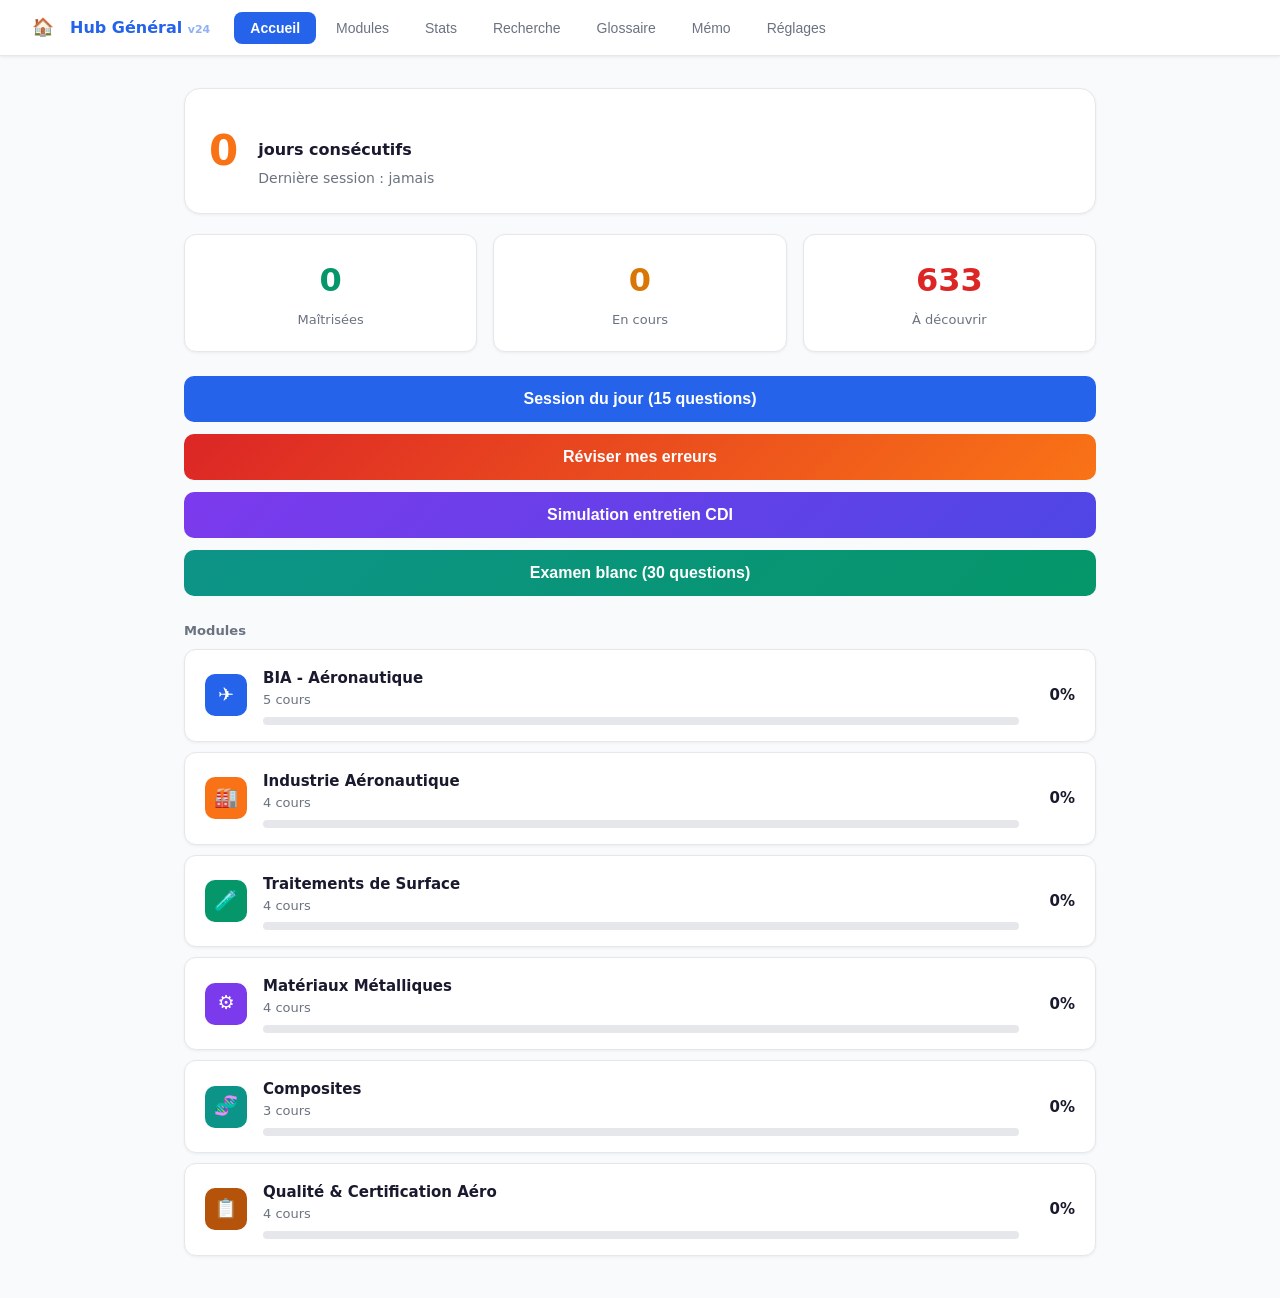
==== aero.html @ 543a29cc "Hub Général: landing page + all hubs with safe-area fix for iPhone PWA" ====
<!DOCTYPE html>
<html lang="fr">
<head>
<meta charset="UTF-8">
<meta name="viewport" content="width=device-width, initial-scale=1.0, viewport-fit=cover">
<meta name="apple-mobile-web-app-capable" content="yes">
<meta name="apple-mobile-web-app-status-bar-style" content="black-translucent">
<meta name="theme-color" content="#1e3a5f">
<link rel="manifest" href="[data-uri]">
<title>Hub Général</title>
<style>
:root{--pri:#1e3a5f;--pri2:#2563eb;--acc:#f97316;--bg:#f8fafc;--card:#fff;--text:#1a1a2e;--muted:#6b7280;--border:#e5e7eb;--green:#059669;--red:#dc2626;--yellow:#d97706;--purple:#7c3aed;--teal:#0d9488;--shadow-sm:0 1px 3px rgba(0,0,0,.06);--shadow:0 4px 12px rgba(0,0,0,.08);--shadow-lg:0 12px 32px rgba(0,0,0,.12);--ease:cubic-bezier(.23,1,.32,1)}
*{margin:0;padding:0;box-sizing:border-box}
body{font-family:'Inter',system-ui,-apple-system,'Segoe UI',sans-serif;background:var(--bg);color:var(--text);min-height:100vh;-webkit-font-smoothing:antialiased;line-height:1.6}
nav{position:sticky;top:0;z-index:100;background:var(--card);border-bottom:1px solid var(--border);padding:env(safe-area-inset-top,0px) 24px 0;display:flex;align-items:center;gap:8px;min-height:56px;overflow-x:auto;box-shadow:0 1px 3px rgba(0,0,0,.08)}
nav h1{font-weight:700;font-size:16px;color:var(--pri2);white-space:nowrap;margin-right:16px}
.nav-tabs{display:flex;gap:4px;overflow-x:auto;align-items:center}
.nav-btn{background:none;color:var(--muted);border:none;padding:8px 16px;border-radius:8px;font-size:14px;cursor:pointer;white-space:nowrap;transition:all .2s var(--ease);font-weight:500}
.nav-btn:hover{background:var(--bg);color:var(--text)}
.nav-btn.active{background:var(--pri2);color:white;font-weight:600}
main{max-width:960px;margin:0 auto;padding:32px 24px}
.page{display:none;animation:fadeIn .3s ease}.page.active{display:block}
h2{font-size:22px;margin:32px 0 16px;color:var(--pri)}
h3{font-size:18px;margin:24px 0 12px}
@keyframes fadeIn{from{opacity:0;transform:translateY(8px)}to{opacity:1;transform:none}}
@keyframes pulse{0%,100%{transform:scale(1)}50%{transform:scale(1.05)}}
@keyframes shimmer{0%{transform:translateX(-100%)}100%{transform:translateX(100%)}}
@keyframes slideUp{from{opacity:0;transform:translateY(12px)}to{opacity:1;transform:none}}
@keyframes shake{0%,100%{transform:translateX(0)}25%{transform:translateX(-4px)}75%{transform:translateX(4px)}}
@keyframes popIn{0%{transform:scale(.8);opacity:0}70%{transform:scale(1.05)}100%{transform:scale(1);opacity:1}}
.streak-bar{background:var(--card);border-radius:16px;padding:24px;margin-bottom:20px;display:flex;align-items:center;gap:20px;border:1px solid var(--border);box-shadow:var(--shadow-sm)}
.streak-num{font-size:42px;font-weight:900;color:var(--acc)}
.streak-info h3{font-size:16px;margin-bottom:4px;font-weight:700}
.streak-info p{font-size:14px;color:var(--muted)}
.stats-grid{display:grid;grid-template-columns:repeat(3,1fr);gap:16px;margin-bottom:24px}
.stat-card{background:var(--card);border-radius:12px;padding:20px;text-align:center;border:1px solid var(--border);box-shadow:var(--shadow-sm);transition:all .25s var(--ease)}
.stat-card:hover{transform:translateY(-2px);box-shadow:var(--shadow)}
.stat-num{font-size:32px;font-weight:800}.stat-label{font-size:13px;color:var(--muted);margin-top:4px}
.s-green .stat-num{color:var(--green)}.s-yellow .stat-num{color:var(--yellow)}.s-red .stat-num{color:var(--red)}
.start-btn{display:block;width:100%;padding:14px 20px;background:var(--pri2);color:white;border:none;border-radius:10px;font-size:16px;font-weight:700;cursor:pointer;margin-bottom:12px;transition:all .2s var(--ease)}
.start-btn:hover{background:var(--pri);transform:translateY(-1px);box-shadow:var(--shadow)}
.start-btn:active{transform:translateY(0)}
.mod-row{background:var(--card);border-radius:12px;padding:16px 20px;border:1px solid var(--border);display:flex;align-items:center;gap:16px;cursor:pointer;margin-bottom:10px;transition:all .25s var(--ease);box-shadow:var(--shadow-sm)}
.mod-row:hover{border-color:var(--pri2);box-shadow:var(--shadow);transform:translateY(-2px)}
.mod-icon{width:42px;height:42px;border-radius:10px;display:flex;align-items:center;justify-content:center;font-size:1.2rem;flex-shrink:0;color:white}
.mod-info{flex:1}.mod-info h4{font-size:15px;font-weight:700}.mod-info p{font-size:13px;color:var(--muted)}
.prog-bar{height:8px;background:var(--border);border-radius:4px;overflow:hidden;margin-top:6px}
.prog-fill{height:100%;border-radius:4px;transition:width .5s ease}
.mod-pct{font-size:15px;font-weight:800;min-width:40px;text-align:right}
.back-btn{background:none;border:none;font-size:1.1rem;cursor:pointer;padding:6px 10px;border-radius:8px;transition:all .2s var(--ease)}
.back-btn:hover{background:var(--bg)}
.course-header{display:flex;align-items:center;gap:8px;margin-bottom:16px}
.course-header h2{font-size:18px;flex:1;font-weight:700}
.lesson{background:var(--card);border-radius:12px;border:1px solid var(--border);margin-bottom:10px;overflow:hidden;box-shadow:var(--shadow-sm);transition:all .25s var(--ease)}
.lesson.open{box-shadow:var(--shadow)}
.lesson-head{padding:14px 20px;display:flex;align-items:center;gap:12px;cursor:pointer;transition:all .2s var(--ease)}
.lesson-head:hover{background:var(--bg)}
.lesson-check{width:22px;height:22px;accent-color:var(--green);cursor:pointer;flex-shrink:0}
.lesson-title{flex:1;font-size:15px;font-weight:600;color:var(--text)}
.lesson-en{font-size:13px;color:var(--muted);font-style:italic}
.lesson-arrow{color:var(--muted);font-size:14px;transition:transform .3s var(--ease)}
.lesson.open .lesson-arrow{transform:rotate(180deg)}
.lesson-body{display:none;padding:0 24px 24px;font-size:15px;line-height:1.8}
.lesson.open .lesson-body{display:block;animation:fadeIn .3s ease}
.key{font-weight:700;color:var(--pri2)}
.en{color:var(--teal);font-style:italic;font-size:13px}
.remember{background:#fefce8;border-left:4px solid var(--yellow);padding:16px 20px;margin-top:16px;font-size:14px;border-radius:0 10px 10px 0}
.formula{background:#f0f4ff;border:1px solid #bfdbfe;border-left:4px solid var(--pri2);border-radius:8px;padding:14px 18px;margin:12px 0;font-family:'Monaco','Menlo',monospace;font-size:14px}
.levels{display:flex;gap:12px;margin-bottom:20px}
.lvl-btn{flex:1;padding:16px;border-radius:12px;border:2px solid var(--border);background:var(--card);text-align:center;cursor:pointer;transition:all .25s var(--ease)}
.lvl-btn:hover{border-color:var(--pri2);transform:translateY(-2px);box-shadow:var(--shadow)}
.lvl-btn.active{border-color:var(--pri2);background:#eff6ff}
.lvl-btn.locked{opacity:.5;cursor:not-allowed;background:#f0f0f0}
.lvl-btn h4{font-size:14px;margin-bottom:4px;font-weight:700}.lvl-btn p{font-size:12px;color:var(--muted)}
.lvl-btn .score{font-size:18px;font-weight:800;color:var(--green)}
.lock-icon{font-size:1.2rem;color:var(--muted)}
.q-card{background:var(--card);border-radius:16px;padding:28px;border:1px solid var(--border);margin-bottom:16px;box-shadow:var(--shadow-sm)}
.q-num{font-size:13px;color:var(--muted);margin-bottom:12px;font-weight:600;text-transform:uppercase;letter-spacing:.5px}
.q-text{font-size:17px;font-weight:600;color:var(--text);line-height:1.55;margin-bottom:20px}
.q-opts{display:flex;flex-direction:column;gap:10px}
.q-opt{background:var(--bg);border:2px solid var(--border);border-radius:10px;padding:14px 20px;cursor:pointer;font-size:15px;transition:all .2s var(--ease);line-height:1.5;user-select:none}
.q-opt:hover{border-color:var(--pri2);background:#eff6ff}
.q-opt.correct{border-color:var(--green);background:#ecfdf5;animation:popIn .35s var(--ease)}
.q-opt.wrong{border-color:var(--red);background:#fef2f2;animation:shake .35s ease-out}
.q-opt.dim{opacity:.4;pointer-events:none}
.q-opt.selected{border-color:var(--pri2);background:#eff6ff}
.q-input{width:100%;padding:14px;border:2px solid var(--border);border-radius:10px;font-size:16px;font-family:system-ui;outline:none;transition:all .2s var(--ease)}
.q-input:focus{border-color:var(--pri2);box-shadow:0 0 0 3px rgba(37,99,235,.1)}
.q-input.correct{border-color:var(--green);background:#ecfdf5}
.q-input.wrong{border-color:var(--red);background:#fef2f2}
.q-type-badge{display:inline-block;background:var(--acc);color:white;font-size:11px;padding:2px 8px;border-radius:20px;margin-left:6px;vertical-align:middle;font-weight:700}
.quiz-wrap{display:flex;gap:16px;align-items:flex-start}
.quiz-main{flex:1;min-width:0}
.quiz-notes{width:260px;flex-shrink:0;background:var(--card);border:1px solid var(--border);border-radius:12px;overflow:hidden;position:sticky;top:72px;box-shadow:var(--shadow-sm)}
.quiz-notes:hover{box-shadow:var(--shadow)}
.quiz-notes h4{font-size:13px;color:var(--pri);font-weight:700;padding:12px 16px;margin:0;background:rgba(37,99,235,.03);border-bottom:1px solid var(--border)}
.quiz-notes textarea{width:100%;min-height:280px;border:none;padding:12px 16px;font-size:14px;font-family:system-ui;resize:vertical;outline:none;box-sizing:border-box}
.quiz-notes textarea:focus{background:rgba(37,99,235,.02)}
.quiz-notes .np-actions{display:flex;gap:6px;padding:10px;border-top:1px solid var(--border)}
.quiz-notes .np-btn{flex:1;padding:8px;border:none;border-radius:8px;font-size:13px;cursor:pointer;font-weight:600}
.np-copy{background:var(--pri2);color:white}
.np-copy:hover{box-shadow:0 2px 8px rgba(37,99,235,.2)}
@media(max-width:960px){.quiz-wrap{flex-direction:column}.quiz-notes{width:100%;position:static}}
.q-exp{display:none;background:#f0f7ff;border:1px solid #93c5fd;border-left:3px solid var(--pri2);border-radius:12px;padding:16px 20px;margin-top:16px;font-size:14px;line-height:1.7;color:#1e3a5f}
.q-exp.show{display:block;animation:slideUp .3s var(--ease)}
.q-next{display:none;width:100%;padding:14px;background:var(--pri2);color:white;border:none;border-radius:10px;font-size:15px;font-weight:700;cursor:pointer;margin-top:12px;transition:all .2s var(--ease)}
.q-next.show{display:block}
.q-next:hover{background:var(--pri);transform:translateY(-1px);box-shadow:var(--shadow)}
.q-validate{width:100%;padding:14px;background:var(--purple);color:white;border:none;border-radius:10px;font-size:15px;font-weight:700;cursor:pointer;margin-top:12px;transition:all .2s var(--ease)}
.q-validate:hover{background:#6d28d9;transform:translateY(-1px);box-shadow:var(--shadow)}
.q-multi-badge{display:inline-block;background:var(--purple);color:white;font-size:11px;padding:2px 8px;border-radius:20px;margin-left:6px;vertical-align:middle;font-weight:700}
.dots{display:flex;gap:5px;flex-wrap:wrap;margin-bottom:16px}
.dot{width:12px;height:12px;border-radius:50%;background:var(--border);transition:all .3s var(--ease)}
.dot.right{background:var(--green)}.dot.wrong{background:var(--red)}.dot.cur{border:2px solid var(--pri2);background:white;box-shadow:0 0 0 3px rgba(37,99,235,.15);animation:pulse 1.2s ease-in-out infinite}
.result{background:var(--card);border-radius:16px;padding:32px 24px;text-align:center;border:1px solid var(--border);box-shadow:var(--shadow-lg);animation:popIn .5s var(--ease)}
.result .score{font-size:48px;font-weight:900;display:inline-block;animation:popIn .6s var(--ease) .2s both}.result .msg{font-size:16px;color:var(--muted);margin:8px 0 24px}
.result-row{display:flex;justify-content:center;gap:32px;margin-bottom:24px}
.result-row div{text-align:center}.result-row .n{font-size:24px;font-weight:800}.result-row .l{font-size:12px;color:var(--muted)}
.setting{display:flex;justify-content:space-between;align-items:center;padding:16px 0;border-bottom:1px solid var(--border)}
.setting:last-child{border:none}
.setting label{font-size:15px;font-weight:600}
.setting small{font-size:13px;color:var(--muted);display:block;margin-top:2px}
input[type="range"]{-webkit-appearance:none;appearance:none;height:6px;border-radius:3px;background:var(--border);outline:none}
input[type="range"]::-webkit-slider-thumb{-webkit-appearance:none;width:20px;height:20px;border-radius:50%;background:var(--pri2);cursor:pointer;box-shadow:0 2px 6px rgba(37,99,235,.3)}
input[type="range"]::-webkit-slider-thumb:hover{box-shadow:0 4px 12px rgba(37,99,235,.4);transform:scale(1.1)}
input[type="range"]::-moz-range-thumb{width:20px;height:20px;border-radius:50%;background:var(--pri2);cursor:pointer;border:none;box-shadow:0 2px 6px rgba(37,99,235,.3)}
.q-prog-grid{display:grid;gap:6px;margin:8px 0 16px}
.q-prog-item{display:flex;align-items:center;gap:8px;padding:8px 12px;border-radius:8px;font-size:13px;background:var(--card);border:1px solid var(--border);transition:all .25s var(--ease)}
.q-prog-item:hover{transform:translateX(2px);box-shadow:var(--shadow-sm)}
.q-prog-item.mastered{border-left:3px solid var(--green);background:linear-gradient(to right,#ecfdf5,var(--card))}.q-prog-item.learning{border-left:3px solid var(--yellow);background:linear-gradient(to right,#fefce8,var(--card))}.q-prog-item.new{border-left:3px solid var(--border)}
.q-prog-icon{font-size:14px;flex-shrink:0;width:18px;text-align:center}
.mastery-msg{border-radius:10px;padding:10px 14px;margin:10px 0;font-size:14px;font-weight:600;animation:slideUp .4s var(--ease)}
.mastery-msg.gold{background:#fef3c7;color:#92400e;border:1px solid #fbbf24}
.mastery-msg.green{background:#ecfdf5;color:#065f46;border:1px solid #6ee7b7}
.lesson-wrap{display:flex;gap:16px;align-items:flex-start}
.lesson-content{flex:1;min-width:0}
.lesson-note-box{width:240px;flex-shrink:0;background:#fffbeb;border:1px solid #fbbf24;border-radius:12px;overflow:hidden}
.lesson-note-box h5{font-size:13px;color:#b45309;font-weight:700;padding:10px 14px;margin:0;background:rgba(251,191,36,.08);border-bottom:1px solid #fbbf24}
.lesson-note-box textarea{width:100%;min-height:120px;border:none;padding:10px 14px;font-size:14px;font-family:system-ui;resize:vertical;outline:none;background:transparent;box-sizing:border-box}
.lesson-note-box textarea:focus{background:rgba(255,255,255,.5)}
.lesson-note-box .ln-actions{display:flex;gap:6px;padding:8px 10px;border-top:1px solid #fbbf24}
.lesson-note-box .ln-btn{flex:1;padding:6px;border:none;border-radius:6px;font-size:12px;cursor:pointer;font-weight:600;background:rgba(255,255,255,.5)}
.lesson-note-box .ln-btn:hover{background:rgba(251,191,36,.15)}
@media(max-width:960px){.lesson-wrap{flex-direction:column}.lesson-note-box{width:100%}}
@media(max-width:480px){main{padding:16px 12px 88px}.stat-card{padding:14px}}
.itw-card{background:var(--card);border-radius:12px;padding:20px;border:1px solid var(--border);margin-bottom:12px;box-shadow:var(--shadow-sm)}
.itw-cat{display:inline-block;padding:4px 10px;border-radius:20px;font-size:12px;font-weight:700;color:white;margin-bottom:10px}
.itw-q{font-size:16px;font-weight:700;margin-bottom:12px;line-height:1.5}
.itw-textarea{width:100%;min-height:140px;border:2px solid var(--border);border-radius:10px;padding:14px;font-size:15px;font-family:system-ui;resize:vertical;outline:none;transition:all .2s var(--ease);box-sizing:border-box}
.itw-textarea:focus{border-color:var(--pri2);box-shadow:0 0 0 3px rgba(37,99,235,.1)}
.itw-hint{font-size:13px;color:var(--muted);margin-top:6px}
.itw-reveal{background:var(--pri2);color:white;border:none;padding:12px 20px;border-radius:10px;font-size:15px;font-weight:700;cursor:pointer;margin-top:12px;width:100%;transition:all .2s var(--ease)}
.itw-reveal:hover{background:var(--pri);transform:translateY(-1px);box-shadow:var(--shadow)}
.itw-keys{background:#f0fdf4;border:1px solid #86efac;border-radius:10px;padding:16px;margin-top:12px;display:none;animation:slideUp .3s var(--ease)}
.itw-keys h5{font-size:14px;color:var(--green);margin-bottom:8px;font-weight:700}
.itw-keys li{font-size:14px;margin-bottom:4px;line-height:1.5;color:var(--text)}
.itw-self{display:none;margin-top:12px;gap:6px}
.itw-self button{flex:1;padding:10px;border:none;border-radius:10px;font-size:14px;font-weight:700;cursor:pointer;color:white;transition:all .2s var(--ease)}
.itw-self button:hover{transform:translateY(-1px)}
.toggle{position:relative;display:inline-block;width:48px;height:26px}
.toggle input{opacity:0;width:0;height:0}
.toggle-slider{position:absolute;cursor:pointer;top:0;left:0;right:0;bottom:0;background:#d1d5db;border-radius:26px;transition:all .3s var(--ease)}
.toggle-slider:before{content:'';position:absolute;height:20px;width:20px;left:3px;bottom:3px;background:white;border-radius:50%;transition:all .3s var(--ease);box-shadow:0 2px 4px rgba(0,0,0,.15)}
.toggle input:checked+.toggle-slider{background:var(--green)}
.toggle input:checked+.toggle-slider:before{transform:translateX(22px)}
body.dark{--bg:#0f172a;--card:#1e293b;--text:#e2e8f0;--muted:#94a3b8;--border:#334155;--shadow-sm:0 1px 3px rgba(0,0,0,.2);--shadow:0 4px 12px rgba(0,0,0,.3);--shadow-lg:0 12px 32px rgba(0,0,0,.4)}
body.dark nav{background:var(--card);border-color:var(--border)}
body.dark .stat-card,body.dark .streak-bar,body.dark .mod-row,body.dark .course-card,body.dark .q-card,body.dark .itw-card{background:var(--card);border-color:var(--border)}
body.dark .streak-bar{background:var(--card)}
body.dark .setting{border-color:var(--border)}
body.dark input[type="text"],body.dark textarea,body.dark .itw-textarea,body.dark .q-input{background:var(--bg);color:var(--text);border-color:var(--border)}
body.dark .lesson{background:var(--card);border-color:var(--border)}
body.dark .lesson-head:hover{background:rgba(255,255,255,.03)}
body.dark .lesson-note-box{background:#1c1917;border-color:#78716c}
body.dark .lesson-note-box h5{background:rgba(120,113,108,.1);border-color:#78716c;color:#fbbf24}
body.dark .lesson-note-box textarea{color:var(--text);background:transparent}
body.dark .q-opt{background:var(--card);border-color:var(--border)}
body.dark .q-opt:hover{background:rgba(37,99,235,.08);border-color:var(--pri2)}
body.dark .q-exp{background:#1e293b;border-color:#334155;color:#e2e8f0}
body.dark .remember{background:#1c1917;border-color:#d97706}
body.dark .formula{background:#1e293b;border-color:#334155}
body.dark input[type="range"]{background:var(--border)}
.stat-bar{background:var(--card);border-radius:12px;padding:14px 16px;margin-bottom:10px;border:1px solid var(--border);box-shadow:var(--shadow-sm)}
.stat-bar-label{display:flex;justify-content:space-between;font-size:13px;margin-bottom:6px;font-weight:500}
.stat-bar-track{height:10px;background:var(--border);border-radius:5px;overflow:hidden}
.stat-bar-fill{height:100%;border-radius:5px;transition:width .8s cubic-bezier(.34,.1,.68,.55)}
.confetti-container{position:fixed;top:0;left:0;width:100%;height:100%;pointer-events:none;z-index:9999;overflow:hidden}
.exam-timer{text-align:center;font-size:24px;font-weight:800;color:var(--acc);margin-bottom:10px}
.search-hit{background:var(--card);border-radius:10px;padding:14px 16px;border:1px solid var(--border);margin-bottom:8px;cursor:pointer}
.search-hit:active{background:var(--bg)}
.search-hit h4{font-size:14px;margin-bottom:4px}
.search-hit p{font-size:13px;color:var(--muted);line-height:1.4}
.search-hit .sh-tag{display:inline-block;padding:2px 8px;border-radius:20px;font-size:11px;font-weight:700;color:white;margin-right:4px}
mark{background:#fef08a;color:var(--text);padding:0 2px;border-radius:2px}
body.dark mark{background:#854d0e;color:#fef08a}
.history-chart{background:var(--card);border-radius:12px;padding:16px;border:1px solid var(--border);margin-bottom:16px;overflow-x:auto}
.history-chart svg{width:100%;height:140px}
.hc-bar{rx:3}
.hc-label{font-size:10px;fill:var(--muted);text-anchor:middle}
.hc-val{font-size:10px;fill:var(--text);text-anchor:middle;font-weight:700}
.glossary-card{background:var(--card);border-radius:10px;padding:12px 16px;border:1px solid var(--border);margin-bottom:6px}
.glossary-card h4{font-size:14px;margin-bottom:4px;color:var(--pri2)}
.glossary-card p{font-size:13px;color:var(--text);line-height:1.4}
.glossary-tag{display:inline-block;padding:2px 8px;border-radius:20px;font-size:11px;font-weight:700;color:white;margin-right:4px;margin-bottom:4px}
.memo-card{background:var(--card);border-radius:12px;padding:16px 20px;border:1px solid var(--border);margin-bottom:10px}
.memo-card h4{font-size:15px;font-weight:700;margin-bottom:8px;display:flex;align-items:center;gap:8px}
.memo-card ul{margin:0;padding-left:20px}
.memo-card li{font-size:14px;line-height:1.5;margin-bottom:4px;color:var(--text)}
.memo-card .memo-formula{background:var(--bg);border-radius:6px;padding:6px 10px;font-family:monospace;font-size:13px;margin:4px 0;display:inline-block}
body.dark .memo-card .memo-formula{background:#1e293b}
.bot-nav{display:none}
.more-menu{display:none;position:fixed;bottom:68px;right:8px;background:var(--card);border:1px solid var(--border);border-radius:12px;padding:6px;z-index:101;box-shadow:var(--shadow-lg);animation:slideUp .2s var(--ease)}
.more-menu.show{display:block}
.more-menu button{display:block;width:100%;padding:10px 16px;background:none;border:none;font-size:14px;text-align:left;border-radius:8px;cursor:pointer;color:var(--text);font-weight:500;white-space:nowrap}
.more-menu button:hover,.more-menu button:active{background:var(--bg)}
body.dark .bot-nav{background:var(--card);border-color:var(--border)}
body.dark .more-menu{background:var(--card);border-color:var(--border)}
@media(max-width:768px){
  .nav-tabs{display:none!important}
  nav{justify-content:center;height:44px;padding:0 16px}
  nav h1{margin:0;font-size:15px}
  main{padding:16px 14px 88px}
  .bot-nav{display:flex;position:fixed;bottom:0;left:0;right:0;z-index:100;background:var(--card);border-top:1px solid var(--border);padding:4px 0 calc(4px + env(safe-area-inset-bottom,0));box-shadow:0 -2px 10px rgba(0,0,0,.08)}
  .bot-nav button{flex:1;background:none;border:none;padding:6px 0 2px;font-size:10px;color:var(--muted);display:flex;flex-direction:column;align-items:center;gap:1px;cursor:pointer;transition:color .15s;-webkit-tap-highlight-color:transparent}
  .bot-nav button.active{color:var(--pri2);font-weight:700}
  .bot-nav button span{font-size:20px;line-height:1.2}
  .more-menu{bottom:calc(60px + env(safe-area-inset-bottom,0))}
  .stats-grid{grid-template-columns:repeat(3,1fr);gap:8px}
  .stat-card{padding:12px 8px}
  .stat-num{font-size:24px}
  .stat-label{font-size:11px}
  .streak-bar{padding:16px;gap:14px}
  .streak-num{font-size:32px}
}
</style>
</head>
<body>
<nav>
<a href="./" style="font-size:1.1rem;text-decoration:none;padding:4px 8px;border-radius:8px;transition:background .2s" title="Retour aux hubs">🏠</a>
<h1>Hub Général <span style="font-size:11px;opacity:.5">v24</span></h1>
<div class="nav-tabs">
<button class="nav-btn active" data-nav="dashboard" onclick="showPage('dashboard')">Accueil</button>
<button class="nav-btn" data-nav="modules" onclick="showPage('modules')">Modules</button>
<button class="nav-btn" data-nav="stats" onclick="showPage('stats')">Stats</button>
<button class="nav-btn" data-nav="search" onclick="showPage('search')">Recherche</button>
<button class="nav-btn" data-nav="glossary" onclick="showPage('glossary')">Glossaire</button>
<button class="nav-btn" data-nav="memo" onclick="showPage('memo')">Mémo</button>
<button class="nav-btn" data-nav="settings" onclick="showPage('settings')">Réglages</button>
</div>
</nav>
<main>
<div class="page active" id="pg-dashboard">
<div class="streak-bar"><div class="streak-num" id="dStreak">0</div><div class="streak-info"><h3>jours consécutifs</h3><p id="dLast">Dernière session : jamais</p></div></div>
<div class="stats-grid">
<div class="stat-card s-green"><div class="stat-num" id="dMast">0</div><div class="stat-label">Maîtrisées</div></div>
<div class="stat-card s-yellow"><div class="stat-num" id="dLearn">0</div><div class="stat-label">En cours</div></div>
<div class="stat-card s-red"><div class="stat-num" id="dNew">0</div><div class="stat-label">À découvrir</div></div>
</div>
<button class="start-btn" id="dailyBtn" onclick="startDaily()">Session du jour (15 questions)</button>
<button class="start-btn" style="background:linear-gradient(135deg,var(--red),var(--acc));margin-top:.3rem" onclick="startReviewErrors()">Réviser mes erreurs</button>
<button class="start-btn" style="background:linear-gradient(135deg,#7c3aed,#4f46e5);margin-top:.3rem" onclick="startInterview()">Simulation entretien CDI</button>
<button class="start-btn" style="background:linear-gradient(135deg,#0d9488,#059669);margin-top:.3rem" onclick="startExam()">Examen blanc (30 questions)</button>
<h3 style="font-size:.82rem;color:var(--muted);margin-bottom:.5rem">Modules</h3>
<div id="dMods"></div>
</div>
<div class="page" id="pg-modules"><div id="modsList"></div></div>
<div class="page" id="pg-course"></div>
<div class="page" id="pg-quiz"></div>
<div class="page" id="pg-interview"></div>
<div class="page" id="pg-stats"></div>
<div class="page" id="pg-glossary">
<h2 style="font-size:1rem;margin-bottom:.4rem">Glossaire</h2>
<input type="text" id="glossInput" placeholder="Filtrer les termes..." oninput="renderGlossary(this.value)" style="width:100%;padding:.5rem .7rem;border:2px solid var(--border);border-radius:10px;font-size:.85rem;outline:none;margin-bottom:.6rem;box-sizing:border-box;background:var(--card);color:var(--text)">
<div id="glossList"></div>
</div>
<div class="page" id="pg-memo">
<h2 style="font-size:1rem;margin-bottom:.6rem">Fiches Mémo</h2>
<div id="memoList"></div>
</div>
<div class="page" id="pg-search">
<h2 style="font-size:1rem;margin-bottom:.6rem">Recherche</h2>
<input type="text" id="searchInput" placeholder="Ex : Nernst, anodisation, fluage..." oninput="doSearch(this.value)" style="width:100%;padding:.6rem .8rem;border:2px solid var(--border);border-radius:10px;font-size:.88rem;outline:none;margin-bottom:.8rem;box-sizing:border-box;background:var(--card);color:var(--text)">
<div id="searchResults"></div>
</div>
<div class="page" id="pg-settings">
<h2 style="font-size:1rem;margin-bottom:.8rem">Réglages</h2>
<div class="setting"><div><label>Mode sombre</label><small>Pour réviser le soir</small></div><div><label class="toggle"><input type="checkbox" id="sDark" onchange="toggleDark(this.checked)"><span class="toggle-slider"></span></label></div></div>
<div class="setting"><div><label>Questions / session</label><small>Quiz du jour</small></div><div><input type="range" min="5" max="25" step="5" id="sQps" oninput="S.qps=+this.value;document.getElementById('vQps').textContent=this.value;save()"><span id="vQps" style="font-weight:700;margin-left:.4rem">15</span></div></div>
<div class="setting" id="syncSetting"><div><label>Synchronisation <span id="syncDot" style="display:inline-block;width:8px;height:8px;border-radius:50%;margin-left:6px;vertical-align:middle"></span></label><small>Synchro entre appareils</small></div><div id="syncUI"></div></div>
<div class="setting"><div><label>Reset progression</label><small>Tout effacer (irréversible)</small></div><div><button onclick="if(confirm('Effacer toute la progression ?')&&confirm('Vraiment ?')){localStorage.removeItem(SK);location.reload()}" style="background:var(--red);color:white;border:none;padding:.4rem .7rem;border-radius:6px;font-size:.78rem;cursor:pointer">Reset</button></div></div>
<div class="setting"><div><label>Exporter</label><small>Sauvegarde JSON</small></div><div><button onclick="let a=document.createElement('a');a.href=URL.createObjectURL(new Blob([JSON.stringify(S,null,2)]));a.download='hub_backup.json';a.click()" style="background:var(--pri);color:white;border:none;padding:.4rem .7rem;border-radius:6px;font-size:.78rem;cursor:pointer">Export</button></div></div>
<div class="setting"><div><label>Importer</label><small>Restaurer une sauvegarde JSON</small></div><div><button onclick="document.getElementById('importFile').click()" style="background:var(--green);color:white;border:none;padding:.4rem .7rem;border-radius:6px;font-size:.78rem;cursor:pointer">Import</button><input type="file" id="importFile" accept=".json" style="display:none" onchange="importBackup(this)"></div></div>
</div>
</main>
<div class="bot-nav">
<button data-nav="dashboard" onclick="showPage('dashboard')"><span>🏠</span>Accueil</button>
<button data-nav="modules" onclick="showPage('modules')"><span>📚</span>Cours</button>
<button data-nav="search" onclick="showPage('search')"><span>🔍</span>Chercher</button>
<button data-nav="stats" onclick="showPage('stats')"><span>📊</span>Stats</button>
<button id="moreBtn" onclick="toggleMore(event)"><span>⋯</span>Plus</button>
</div>
<div class="more-menu" id="moreMenu">
<button onclick="location.href='./'">🏠 Mes Hubs</button>
<button onclick="showPage('glossary');closeMore()">📖 Glossaire</button>
<button onclick="showPage('memo');closeMore()">📝 Mémo</button>
<button onclick="showPage('settings');closeMore()">⚙️ Réglages</button>
</div>

<script>
const SK='lhub_v4';
let S={streak:0,lastDate:null,sessionN:0,qps:15,boxes:{},lessonsDone:{},bestScores:{},notepad:'',lessonNotes:{},qIdVer:0,dark:false,history:[]};
try{const d=JSON.parse(localStorage.getItem(SK));if(d)S=Object.assign(S,d)}catch(e){}
if(!S.lessonNotes)S.lessonNotes={};
function save(){S._ts=Date.now();localStorage.setItem(SK,JSON.stringify(S));syncDebounce()}
var SYNC_SK='_hub_sync',HUB_FILE='aero.json',syncCfg={},syncTimer=null;
try{syncCfg=JSON.parse(localStorage.getItem(SYNC_SK)||'{}')}catch(e){}
function isSyncOn(){return!!(syncCfg.token&&syncCfg.gistId)}
function syncDebounce(){if(!isSyncOn())return;clearTimeout(syncTimer);syncTimer=setTimeout(syncPush,3000)}
async function syncPush(){if(!isSyncOn())return;try{await fetch('https://api.github.com/gists/'+syncCfg.gistId,{method:'PATCH',headers:{'Authorization':'token '+syncCfg.token,'Content-Type':'application/json'},body:JSON.stringify({files:{[HUB_FILE]:{content:JSON.stringify(S)}}})});syncStatus('ok')}catch(e){syncStatus('err')}}
async function syncPull(){if(!isSyncOn())return false;try{var r=await fetch('https://api.github.com/gists/'+syncCfg.gistId,{headers:{'Authorization':'token '+syncCfg.token}});if(!r.ok)return false;var g=await r.json(),f=g.files&&g.files[HUB_FILE];if(!f)return false;var remote=JSON.parse(f.content);if((remote._ts||0)>(S._ts||0)){Object.assign(S,remote);localStorage.setItem(SK,JSON.stringify(S));return true}}catch(e){}return false}
async function syncSetup(token){try{var r=await fetch('https://api.github.com/gists?per_page=100',{headers:{'Authorization':'token '+token}});var gs=await r.json();if(!Array.isArray(gs))return false;var ex=gs.find(function(g){return g.description==='learning-hubs-sync'});if(ex){syncCfg={token:token,gistId:ex.id}}else{var r2=await fetch('https://api.github.com/gists',{method:'POST',headers:{'Authorization':'token '+token,'Content-Type':'application/json'},body:JSON.stringify({description:'learning-hubs-sync',public:false,files:{[HUB_FILE]:{content:JSON.stringify(S)}}})});var g2=await r2.json();if(!g2.id)return false;syncCfg={token:token,gistId:g2.id}}localStorage.setItem(SYNC_SK,JSON.stringify(syncCfg));return true}catch(e){return false}}
function syncDisconnect(){syncCfg={};localStorage.removeItem(SYNC_SK)}
function syncStatus(st){var el=document.getElementById('syncDot');if(el)el.style.background=st==='ok'?'var(--green)':st==='err'?'var(--red)':'var(--yellow)'}
function markLesson(cId,i,el){const k=cId+'_'+i;if(el.checked)S.lessonsDone[k]=1;else delete S.lessonsDone[k];save();openCourse(cId);const les=document.getElementById('les_'+i);if(les)les.classList.add('open')}
function isLessonDone(cId,i){return!!S.lessonsDone[cId+'_'+i]}
function getBest(cId,lvl){return S.bestScores[cId+'_L'+lvl]||0}
function setBest(cId,lvl,pct){const k=cId+'_L'+lvl;if(pct>(S.bestScores[k]||0)){S.bestScores[k]=pct;save()}}
function isUnlocked(cId,lvl){if(lvl<=1)return true;return getBest(cId,lvl-1)>=75}
const LEITNER_DAYS=[0,1,3,7,14,30];
function todayStr(){return new Date().toISOString().slice(0,10)}
function getBox(qId){return S.boxes[qId]?.b||0}
function getDue(qId){return S.boxes[qId]?.d||'2000-01-01'}
function isDue(qId){return getDue(qId)<=todayStr()}
function setBox(qId,b){const nb=Math.min(5,Math.max(1,b));const dd=new Date();dd.setDate(dd.getDate()+LEITNER_DAYS[nb]);S.boxes[qId]={b:nb,d:dd.toISOString().slice(0,10),s:S.sessionN};save()}
function shuffleArr(a){for(let i=a.length-1;i>0;i--){const j=Math.floor(Math.random()*(i+1));[a[i],a[j]]=[a[j],a[i]]}}
function qHash(s){let h=0;for(let i=0;i<s.length;i++){h=((h<<5)-h)+s.charCodeAt(i);h|=0}return Math.abs(h).toString(36)}
function getQId(cId,lvl,i){return cId+'_'+qHash(C[cId][lvl][i].q)}
function getModForCourse(cId){const c=C[cId];if(!c)return null;return MODS.find(m=>m.id===c.mod)}
function isCourseUnlocked(cId){const mod=getModForCourse(cId);if(!mod||!mod.seq)return true;const idx=mod.courses.indexOf(cId);if(idx<=0)return true;const prev=mod.courses[idx-1];return allCourseLessonsDone(prev)&&getBest(prev,1)>=75}
function checkedLessonCount(cId){const c=C[cId];if(!c||!c.lessons)return 0;return c.lessons.filter((_,i)=>isLessonDone(cId,i)).length}
function getFilteredQuestions(cId,lvl){const c=C[cId];if(!c)return[];const qs=c[lvl]||[];const total=c.lessons?c.lessons.length:1;const done=checkedLessonCount(cId);if(done>=total)return qs;const ratio=done/total;return qs.slice(0,Math.max(1,Math.ceil(qs.length*ratio)))}

// ============================================================
// MODULE & COURSE DEFINITIONS
// ============================================================
const MODS=[
{id:'bia',name:'BIA - Aéronautique',icon:'✈️',color:'var(--pri2)',courses:['bia_aero','bia_meteo','bia_aeronefs','bia_nav','bia_histoire'],seq:true},
{id:'industrie',name:'Industrie Aéronautique',icon:'🏭',color:'var(--acc)',courses:['ind_safran','ind_airbus','ind_thales_dassault','ind_ecosysteme'],seq:true},
{id:'tds',name:'Traitements de Surface',icon:'🧪',color:'var(--green)',courses:['tds_bases','tds_procedes','tds_controle','tds_normes'],seq:true},
{id:'metaux',name:'Matériaux Métalliques',icon:'⚙️',color:'var(--purple)',courses:['met_bases','met_alu','met_ti_ni','met_essais'],seq:true},
{id:'composites',name:'Composites',icon:'🧬',color:'var(--teal)',courses:['comp_bases','comp_procedes','comp_defauts'],seq:true},
{id:'qualite',name:'Qualité & Certification Aéro',icon:'📋',color:'#b45309',courses:['qual_normes','qual_methodo','qual_outils','qual_metrologie'],seq:true},
];

// ============================================================
// COURSES DATA : lessons[] + quiz L1/L2/L3
// ============================================================
const C={

// ==================== BIA AÉRODYNAMIQUE ====================
bia_aero:{title:'Aérodynamique & Principes du vol',mod:'bia',
lessons:[
{t:"Les 4 forces du vol",en:"The 4 forces of flight",b:"Quatre forces agissent sur un avion en vol :<br><br>- <span class='key'>Portance</span> <span class='en'>(Lift)</span> : générée par les ailes, dirigée vers le haut, perpendiculaire au vent relatif<br>- <span class='key'>Poids</span> <span class='en'>(Weight)</span> : force de gravité, dirigée vers le bas<br>- <span class='key'>Poussée</span> <span class='en'>(Thrust)</span> : générée par le moteur, vers l'avant<br>- <span class='key'>Traînée</span> <span class='en'>(Drag)</span> : résistance de l'air, vers l'arrière<br><br><div class='remember'><b>En vol stabilisé</b> : Portance = Poids et Poussée = Traînée. Si une force change, l'avion accélère, monte, descend ou ralentit.</div>"},
{t:"Le profil d'aile et la portance",en:"Airfoil and lift",b:"Un profil d'aile a deux faces :<br>- <span class='key'>Extrados</span> <span class='en'>(Upper surface)</span> : dessus, bombé → l'air y va PLUS VITE<br>- <span class='key'>Intrados</span> <span class='en'>(Lower surface)</span> : dessous, plus plat → l'air y va MOINS VITE<br><br>Principe de <span class='key'>Bernoulli</span> : là où l'air va plus vite, la pression est plus faible → l'aile est 'aspirée' vers le haut = <span class='key'>portance</span>.<br><br>Autres termes :<br>- <span class='key'>Bord d'attaque</span> <span class='en'>(Leading edge)</span> : le nez arrondi de l'aile<br>- <span class='key'>Bord de fuite</span> <span class='en'>(Trailing edge)</span> : l'arrière fin de l'aile<br>- <span class='key'>Corde</span> <span class='en'>(Chord)</span> : ligne droite bord d'attaque → bord de fuite<br>- <span class='key'>Envergure</span> <span class='en'>(Wingspan)</span> : distance entre les 2 bouts d'ailes<br>- <span class='key'>Saumon</span> <span class='en'>(Wing tip)</span> : extrémité de l'aile (bord marginal)<br><br><div class='formula'>Portance Rz = ½ × ρ × V² × S × Cz</div>ρ = masse volumique air, V = vitesse, S = surface alaire, Cz = coefficient de portance"},
{t:"Incidence et décrochage",en:"Angle of attack and stall",b:"<span class='key'>Incidence</span> <span class='en'>(Angle of Attack, AoA)</span> = angle entre la <span class='key'>corde du profil</span> et la direction du <span class='key'>vent relatif</span>.<br><br>Le vent relatif <span class='en'>(Relative wind)</span> est toujours parallèle et de sens opposé à la trajectoire de l'avion.<br><br>Quand l'incidence augmente → Cz augmente → plus de portance... jusqu'à un point critique (~15-18°).<br><br><span class='key'>Décrochage</span> <span class='en'>(Stall)</span> : l'air 'décolle' de l'extrados → perte BRUTALE de portance. L'avion tombe.<br><br><div class='remember'><b>Piège BIA classique</b> : le décrochage se produit toujours à la MÊME INCIDENCE, PAS à la même vitesse. La vitesse de décrochage varie selon la masse, le facteur de charge, la configuration.</div>"},
{t:"Finesse",en:"Glide ratio",b:"<span class='key'>Finesse</span> <span class='en'>(Glide ratio, L/D)</span> = Portance / Traînée = Cz / Cx<br><br>C'est la distance que l'avion parcourt pour chaque unité de hauteur perdue.<br><br>Exemples : planeur haute performance = finesse 40-60, avion de ligne = finesse ~18, parachute = finesse ~3.<br><br><div class='formula'>Finesse 40 + altitude 2000 m au-dessus du terrain = portée max 80 km (sans vent)</div><br><div class='remember'><b>Exercice type BIA</b> : 'Un planeur de finesse 40 est à 2000 m, aéroport à 1500 m à 15 km.' → Hauteur dispo = 500 m, portée = 500 × 40 = 20 km > 15 km → il arrive avec 125 m de marge.</div>"},
{t:"Les 3 axes et les gouvernes",en:"3 axes and control surfaces",b:"<b>Pourquoi 3 axes ?</b><br>Un avion se déplace dans un espace en 3 dimensions. Pour le contrôler complètement, le pilote doit pouvoir le faire tourner autour de <b>3 axes</b> perpendiculaires qui passent tous par le <span class='key'>centre de gravité</span> de l'avion. Imagine une croix 3D plantée au milieu de l'avion :<br><br><b>Axe 1 — Axe transversal (aile gauche → aile droite) → TANGAGE</b><br><span class='key'>Tangage</span> <span class='en'>(Pitch)</span> = le nez monte ou descend. Comme quand tu fais 'oui' de la tête.<br>- Le pilote pousse ou tire le <b>manche</b> (avant/arrière)<br>- Ça bouge la <span class='key'>gouverne de profondeur</span> <span class='en'>(Elevator)</span>, une surface mobile sur la queue de l'avion (empennage horizontal)<br>- Manche en avant → nez descend → l'avion pique. Manche en arrière → nez monte → l'avion cabre.<br><br><b>Axe 2 — Axe longitudinal (nez → queue) → ROULIS</b><br><span class='key'>Roulis</span> <span class='en'>(Roll)</span> = les ailes s'inclinent (une monte, l'autre descend). Comme quand tu penches la tête sur le côté.<br>- Le pilote incline le <b>manche à gauche ou à droite</b><br>- Ça bouge les <span class='key'>ailerons</span> <span class='en'>(Ailerons)</span>, des surfaces mobiles en <b>bout d'ailes</b><br>- Ils fonctionnent en sens inverse : manche à droite → aileron droit se lève (moins de portance sur l'aile droite), aileron gauche s'abaisse (plus de portance sur l'aile gauche) → l'avion s'incline à droite<br>- C'est le roulis qui permet de <b>tourner</b> : l'avion s'incline puis la portance le fait virer<br><br><b>Axe 3 — Axe vertical (sol → ciel) → LACET</b><br><span class='key'>Lacet</span> <span class='en'>(Yaw)</span> = le nez tourne à gauche ou à droite. Comme quand tu fais 'non' de la tête.<br>- Le pilote appuie sur les <span class='key'>palonniers</span> <span class='en'>(Rudder pedals)</span> avec ses pieds<br>- Ça bouge la <span class='key'>gouverne de direction</span> <span class='en'>(Rudder)</span>, la surface mobile sur l'empennage vertical (la dérive, la 'queue verticale')<br>- Pédale droite → nez tourne à droite. Sert surtout à <b>coordonner les virages</b> et à compenser en cas de panne moteur<br><br><b>Résumé :</b><br>Tangage (manche avant/arrière) → profondeur (queue horizontale)<br>Roulis (manche gauche/droite) → ailerons (bouts d'ailes)<br>Lacet (pieds sur les palonniers) → direction (queue verticale)<br><br><div class='remember'>Astuce mémoire : <b>T-R-L</b> = <b>T</b>angage (tête qui dit oui), <b>R</b>oulis (tête qui penche), <b>L</b>acet (tête qui dit non). Et chaque mouvement a SA gouverne dédiée.</div>"},
{t:"Traînée et winglets",en:"Drag and winglets",b:"3 types de traînée :<br>- <span class='key'>Traînée de frottement</span> <span class='en'>(Skin friction drag)</span> : viscosité de l'air sur la surface<br>- <span class='key'>Traînée de forme/pression</span> <span class='en'>(Form/pressure drag)</span> : liée à la forme du profil<br>- <span class='key'>Traînée induite</span> <span class='en'>(Induced drag)</span> : tourbillons en bout d'ailes, augmente avec la portance<br><br><span class='key'>Winglets</span> = petites ailettes en bout d'aile → réduisent la traînée induite → économies de carburant (~3-5 %).<br><br>La traînée totale = traînée parasite (frottement + forme) + traînée induite. À basse vitesse, la traînée induite domine. À haute vitesse, la traînée parasite domine."},
{t:"Facteur de charge",en:"Load factor",b:"<span class='key'>Facteur de charge</span> <span class='en'>(Load factor, G)</span> n = Portance / Poids<br><br>- Vol droit stabilisé : <span class='key'>n = 1g</span><br>- Virage en palier à 60° d'inclinaison : <span class='key'>n = 2g</span> (formule : n = 1/cos(φ))<br>- Ressource (sortie de piqué) : n peut atteindre 3-6g<br><br>Quand n augmente, la vitesse de décrochage augmente aussi :<br><div class='formula'>Vs(virage) = Vs(palier) × √n</div><br>Limites structurales avion de ligne : <span class='key'>+2,5g / -1g</span>. Chasse : +9g / -3g.<br><br><div class='remember'><b>Conséquence pratique</b> : en virage serré (fort n), l'avion décroche à une vitesse PLUS ÉLEVÉE qu'en ligne droite. C'est un piège classique.</div>"},
{t:"Centrage et stabilité",en:"Center of gravity and stability",b:"<span class='key'>Centrage</span> <span class='en'>(Center of Gravity, CG)</span> : position du centre de gravité par rapport à l'aile.<br><br><span class='key'>Centrage avant</span> <span class='en'>(Forward CG)</span> : plus de stabilité, MOINS de maniabilité. L'empennage doit déporter plus → plus de traînée.<br><br><span class='key'>Centrage arrière</span> <span class='en'>(Aft CG)</span> : moins de stabilité, PLUS de maniabilité. Dangereux si trop arrière (instable).<br><br>La <span class='key'>configuration canard</span> <span class='en'>(Canard)</span> : empennage à l'AVANT de l'aile. Il génère de la portance (contrairement à l'empennage arrière qui déporte). Le canard décroche AVANT l'aile → protège du décrochage complet."},
],
L1:[
{q:"Les 4 forces en vol sont :",o:["Portance, poids, poussée, traînée","Portance, poids, poussée, friction","Portance, gravité, traction, résistance","Portance, poids, inertie, traînée"],c:0,e:"<b>Les 4 forces du vol :</b><br>• <b>Portance</b> <i>(Lift)</i> — créée par les ailes, pousse l'avion vers le haut<br>• <b>Poids</b> <i>(Weight)</i> — la gravité, tire vers le bas<br>• <b>Poussée</b> <i>(Thrust)</i> — le moteur, propulse vers l'avant<br>• <b>Traînée</b> <i>(Drag)</i> — résistance de l'air, freine l'avion<br><svg viewBox='0 0 280 170' style='max-width:250px;display:block;margin:.5rem auto'><rect x='95' y='76' width='90' height='14' rx='6' fill='#4B7BEC'/><line x1='120' y1='83' x2='70' y2='83' stroke='#4B7BEC' stroke-width='3'/><line x1='160' y1='83' x2='210' y2='83' stroke='#4B7BEC' stroke-width='3'/><line x1='102' y1='76' x2='102' y2='68' stroke='#4B7BEC' stroke-width='2'/><line x1='140' y1='70' x2='140' y2='22' stroke='#059669' stroke-width='2'/><polygon points='135,28 140,16 145,28' fill='#059669'/><text x='140' y='10' text-anchor='middle' font-size='10' fill='#059669' font-weight='bold'>Portance</text><line x1='140' y1='96' x2='140' y2='145' stroke='#dc2626' stroke-width='2'/><polygon points='135,139 140,152 145,139' fill='#dc2626'/><text x='140' y='165' text-anchor='middle' font-size='10' fill='#dc2626' font-weight='bold'>Poids</text><line x1='192' y1='83' x2='248' y2='83' stroke='#7c3aed' stroke-width='2'/><polygon points='242,78 255,83 242,88' fill='#7c3aed'/><text x='240' y='72' font-size='9' fill='#7c3aed' font-weight='bold'>Poussée</text><line x1='88' y1='83' x2='30' y2='83' stroke='#d97706' stroke-width='2'/><polygon points='36,78 23,83 36,88' fill='#d97706'/><text x='38' y='72' font-size='9' fill='#d97706' font-weight='bold'>Traînée</text></svg><b>Règle d'or :</b> en vol stabilisé, les forces s'annulent 2 à 2 → Portance = Poids, Poussée = Traînée."},
{q:"En vol stabilisé, la portance est égale :",o:["Au poids","À la poussée","À la traînée","À la vitesse"],c:0,e:"En vol <b>stabilisé</b> (= pas d'accélération, pas de montée/descente), les forces sont en <b>équilibre</b> :<br>• Portance = Poids → l'avion ne monte ni ne descend<br>• Poussée = Traînée → l'avion garde sa vitesse constante<br><br><b>Attention :</b> 'stabilisé' ≠ 'à l'arrêt'. Un avion à 900 km/h peut être en vol stabilisé tant qu'il ne change ni de vitesse ni d'altitude."},
{q:"L'extrados est :",o:["Le dessus de l'aile","Le dessous de l'aile","Le bout de l'aile","La partie avant de l'aile"],c:0,e:"L'<b>extrados</b> = le <b>dessus</b> de l'aile, la face <b>bombée</b>.<br><br><b>Pourquoi c'est important ?</b> L'air parcourt un chemin plus long sur l'extrados (bombé) que sur l'intrados (plat). Il va donc <b>plus vite</b> dessus → <b>moins de pression</b> (principe de Bernoulli) → l'aile est aspirée vers le haut = <b>portance</b>.<br><svg viewBox='0 0 260 110' style='max-width:240px;display:block;margin:.5rem auto'><path d='M30,55 Q70,20 140,28 Q200,32 235,50 Q200,54 140,56 Q70,64 30,55Z' fill='#eef3fa' stroke='#4B7BEC' stroke-width='2'/><text x='140' y='18' text-anchor='middle' font-size='9' fill='#059669' font-weight='bold'>EXTRADOS (dessus, bombé)</text><text x='140' y='74' text-anchor='middle' font-size='9' fill='#dc2626' font-weight='bold'>INTRADOS (dessous, plat)</text><circle cx='30' cy='55' r='3' fill='#d97706'/><text x='30' y='90' text-anchor='middle' font-size='8' fill='#d97706'>Bord d'attaque</text><circle cx='235' cy='50' r='2' fill='#7c3aed'/><text x='225' y='90' text-anchor='middle' font-size='8' fill='#7c3aed'>Bord de fuite</text><line x1='30' y1='55' x2='235' y2='50' stroke='#999' stroke-width='1' stroke-dasharray='3'/><text x='135' y='47' text-anchor='middle' font-size='7' fill='#999'>Corde</text></svg>"},
{q:"L'incidence est l'angle entre :",o:["La corde et le vent relatif","La corde et l'horizon","L'aile et le fuselage","L'aile et l'horizontale"],c:0,e:"L'<b>incidence</b> (Angle of Attack, AoA) = angle entre la <b>corde du profil</b> (ligne droite bord d'attaque → bord de fuite) et le <b>vent relatif</b> (direction d'où vient l'air).<br><svg viewBox='0 0 280 130' style='width:100%;max-width:280px;display:block;margin:.5rem auto'><path d='M40,75 Q90,50 160,55 Q200,57 240,70 Q200,72 160,73 Q90,80 40,75Z' fill='#e2e5ea' stroke='#1e3a5f' stroke-width='2'/><line x1='40' y1='75' x2='240' y2='70' stroke='#7c3aed' stroke-width='1.5' stroke-dasharray='4'/><text x='140' y='65' text-anchor='middle' font-size='8' fill='#7c3aed'>Corde</text><line x1='40' y1='75' x2='240' y2='85' stroke='#dc2626' stroke-width='1.5'/><polygon points='240,85 228,80 230,88' fill='#dc2626'/><text x='200' y='100' font-size='8' fill='#dc2626'>Vent relatif</text><path d='M80,74 A30,30 0 0,0 80,80' stroke='#059669' stroke-width='2' fill='none'/><text x='95' y='84' font-size='9' fill='#059669' font-weight='bold'>α</text><text x='140' y='120' text-anchor='middle' font-size='8' fill='#6b7280'>α = incidence (AoA)</text></svg><b>Piège classique :</b> ce n'est PAS l'angle avec l'horizon ! Un avion peut avoir le nez levé par rapport à l'horizon mais une faible incidence.<br><br><b>Conséquence :</b> si l'incidence dépasse ~15-18°, l'air décroche de l'extrados → perte brutale de portance = <b>décrochage</b> (stall)."},
{q:"Le saumon d'aile est :",o:["L'extrémité de l'aile","La jonction aile-fuselage","Le volet","Le bord d'attaque"],c:0,e:"<svg viewBox='0 0 320 90' style='width:100%;max-width:320px;display:block;margin:.5rem auto'><rect x='130' y='25' width='60' height='45' rx='8' fill='#e2e5ea' stroke='#1e3a5f' stroke-width='2'/><text x='160' y='52' text-anchor='middle' font-size='8' fill='#1e3a5f'>Fuselage</text><line x1='130' y1='47' x2='20' y2='40' stroke='#1e3a5f' stroke-width='3'/><line x1='190' y1='47' x2='300' y2='40' stroke='#1e3a5f' stroke-width='3'/><circle cx='20' cy='40' r='5' fill='#059669'/><text x='20' y='30' text-anchor='middle' font-size='8' fill='#059669' font-weight='bold'>Saumon</text><text x='20' y='58' text-anchor='middle' font-size='7' fill='#059669'>(wing tip)</text><circle cx='300' cy='40' r='5' fill='#059669'/><text x='300' y='30' text-anchor='middle' font-size='8' fill='#059669' font-weight='bold'>Saumon</text><circle cx='130' cy='47' r='4' fill='#d97706'/><text x='100' y='75' text-anchor='middle' font-size='8' fill='#d97706' font-weight='bold'>Emplanture</text><text x='100' y='85' text-anchor='middle' font-size='7' fill='#d97706'>(jonction)</text><line x1='40' y1='40' x2='280' y2='40' stroke='#7c3aed' stroke-width='1' stroke-dasharray='3'/><text x='160' y='15' text-anchor='middle' font-size='8' fill='#7c3aed'>← Envergure →</text></svg><b>Ne pas confondre :</b><br>• <b>Saumon</b> = bout de l'aile (c'est là qu'on met les winglets)<br>• <b>Emplanture</b> = jonction aile-fuselage (à l'opposé)"},
{q:"Le tangage est contrôlé par :",o:["La gouverne de profondeur","Les ailerons","La gouverne de direction","Les volets"],c:0,e:"<b>Tangage</b> (Pitch) = le nez monte/descend → commandé par la <b>gouverne de profondeur</b> (elevator) sur l'empennage horizontal.<br><br><b>Les 3 commandes :</b><br>• Manche avant/arrière → profondeur → <b>tangage</b> (nez haut/bas)<br>• Manche gauche/droite → ailerons → <b>roulis</b> (ailes s'inclinent)<br>• Pédales (palonniers) → direction → <b>lacet</b> (nez gauche/droite)<br><br><b>Mnémo :</b> P comme Profondeur = P comme Pitch = P comme le Panache du nez qui monte/descend."},
{q:"Le roulis correspond à :",o:["L'inclinaison des ailes","Le nez monte/descend","Le nez gauche/droite","La rotation sur l'axe vertical"],c:0,e:"Le <b>roulis</b> (Roll) = les ailes s'inclinent latéralement. Commandé par les <b>ailerons</b>, situés en bout d'aile.<br><br>Ils fonctionnent de façon <b>inversée</b> :<br>• Manche à droite → aileron droit <b>monte</b> (moins de portance) + aileron gauche <b>descend</b> (plus de portance) → l'avion s'incline à droite.<br><br><b>Ne pas confondre :</b><br>• Roulis (roll) = ailerons, ailes s'inclinent<br>• Lacet (yaw) = gouverne de direction, nez va à gauche/droite"},
{q:"Les winglets servent à :",o:["Réduire la traînée induite","Augmenter la vitesse max","Améliorer la visibilité","Protéger de la foudre"],c:0,e:"Les <b>winglets</b> = petites ailettes au bout des ailes, visibles sur tous les avions de ligne modernes.<br><br><svg viewBox='0 0 300 120' style='width:100%;max-width:300px;display:block;margin:.5rem auto'><line x1='30' y1='60' x2='230' y2='60' stroke='#1e3a5f' stroke-width='4'/><path d='M230,60 L250,30' stroke='#e8722a' stroke-width='4' fill='none'/><text x='255' y='30' font-size='10' fill='#e8722a' font-weight='bold'>Winglet</text><text x='120' y='55' font-size='9' fill='#6b7280' text-anchor='middle'>Aile</text><text x='30' y='75' font-size='9' fill='#6b7280'>Fuselage</text><path d='M200,80 C210,90 220,85 215,70' stroke='#dc2626' stroke-width='1.5' fill='none' stroke-dasharray='3'/><path d='M205,85 C215,95 225,90 220,75' stroke='#dc2626' stroke-width='1.5' fill='none' stroke-dasharray='3'/><text x='195' y='100' font-size='8' fill='#dc2626'>Tourbillons</text><text x='245' y='50' font-size='8' fill='#059669'>↑ cassés !</text></svg><b>Le problème :</b> en vol, l'air haute pression (sous l'aile) remonte vers la basse pression (dessus) au bout de l'aile, créant des <b>tourbillons</b> = énergie gaspillée = <b>traînée induite</b>.<br><br><b>La solution :</b> les winglets cassent ces tourbillons → <b>~3-5 % de carburant économisé</b>. Sur un A320 qui vole 3500 h/an, c'est des centaines de milliers de litres de kérosène en moins !"},
{q:"En vol droit stabilisé, le facteur de charge est :",o:["1g","0g","2g","0,5g"],c:0,e:"Le <b>facteur de charge</b> (n, en 'g') = Portance / Poids.<br><br><b>Exemples concrets :</b><br>• Vol droit stable → <b>n = 1g</b> (tu pèses ton poids normal)<br>• Virage à 60° d'inclinaison → <b>n = 2g</b> (tu pèses 2× ton poids)<br>• Ressource (sortie de piqué) → <b>3-6g</b><br>• Apesanteur (parabole) → <b>0g</b><br><br><b>Conséquence :</b> quand n augmente, la vitesse de décrochage augmente aussi. En virage serré, on peut décrocher à une vitesse bien plus élevée qu'en ligne droite !"},
{q:"Un centrage avant donne :",o:["Plus de stabilité, moins de maniabilité","Plus de maniabilité, moins de stabilité","Aucun effet","Plus de traînée induite"],c:0,e:"<svg viewBox='0 0 300 100' style='width:100%;max-width:300px;display:block;margin:.5rem auto'><path d='M50,50 L250,50' stroke='#e2e5ea' stroke-width='2'/><path d='M30,40 Q50,25 250,40 Q260,42 270,50 Q260,58 250,60 Q50,75 30,60 Z' stroke='#1e3a5f' stroke-width='2' fill='#e2e5ea'/><circle cx='100' cy='50' r='6' fill='#059669'/><text x='100' y='38' font-size='8' fill='#059669' text-anchor='middle' font-weight='bold'>CG avant</text><text x='100' y='70' font-size='7' fill='#059669' text-anchor='middle'>Stable, lourd</text><circle cx='190' cy='50' r='6' fill='#dc2626'/><text x='190' y='38' font-size='8' fill='#dc2626' text-anchor='middle' font-weight='bold'>CG arrière</text><text x='190' y='70' font-size='7' fill='#dc2626' text-anchor='middle'>Agile, risqué</text><text x='30' y='50' font-size='8' fill='#6b7280' dominant-baseline='middle'>Nez</text><text x='255' y='50' font-size='8' fill='#6b7280' dominant-baseline='middle'>Queue</text></svg>Le <b>centrage</b> = position du <b>centre de gravité</b> (CG) par rapport à l'aile.<br><br><b>Centrage AVANT</b> (CG vers le nez) → plus <b>stable</b> (l'avion revient en position tout seul après une perturbation), mais moins maniable. L'empennage doit compenser plus → plus de traînée.<br><br><b>Centrage ARRIÈRE</b> (CG vers la queue) → moins stable (dangereux si trop arrière → l'avion peut devenir incontrôlable), mais plus <b>maniable</b> (réagit vite).<br><br><b>Mnémo :</b> Avant = sûr mais lourd. Arrière = agile mais risqué. Les chasseurs militaires (Rafale, F-16) sont centrés arrière volontairement → très manœuvrables, mais ils ont besoin de commandes de vol électriques (fly-by-wire) pour rester contrôlables."},
{q:"C'est quoi un aéronef ?",o:["Tout appareil capable de se déplacer dans les airs","Uniquement un avion à réaction","Un avion militaire uniquement","Un appareil qui roule sur la piste"],c:0,e:"Un <b>aéronef</b> (aircraft) = tout appareil capable de s'élever et de circuler dans l'atmosphère. Ça inclut les <b>avions, hélicoptères, planeurs, ULM, ballons, dirigeables, drones</b>."},
{q:"Le fuselage c'est :",o:["Le corps principal de l'avion","Le bout de l'aile","Le train d'atterrissage","Le moteur"],c:0,e:"<svg viewBox='0 0 340 110' style='width:100%;max-width:340px;display:block;margin:.5rem auto'><path d='M30,50 Q40,30 80,30 L260,30 Q300,30 310,50 Q300,60 260,60 L80,60 Q40,60 30,50Z' fill='#e2e5ea' stroke='#1e3a5f' stroke-width='2'/><text x='170' y='50' text-anchor='middle' font-size='10' fill='#1e3a5f' font-weight='bold'>Fuselage</text><line x1='100' y1='45' x2='30' y2='30' stroke='#1e3a5f' stroke-width='2.5'/><line x1='100' y1='45' x2='30' y2='60' stroke='#1e3a5f' stroke-width='2.5'/><text x='25' y='22' font-size='7' fill='#059669'>Aile</text><line x1='260' y1='30' x2='290' y2='15' stroke='#1e3a5f' stroke-width='2'/><text x='295' y='15' font-size='7' fill='#d97706'>Dérive</text><line x1='250' y1='30' x2='300' y2='28' stroke='#1e3a5f' stroke-width='2'/><text x='305' y='30' font-size='7' fill='#7c3aed'>Stab. H</text><circle cx='120' cy='68' r='4' fill='#475569'/><circle cx='180' cy='68' r='4' fill='#475569'/><text x='150' y='82' text-anchor='middle' font-size='7' fill='#475569'>Train</text><ellipse cx='85' cy='65' rx='15' ry='8' fill='none' stroke='#f97316' stroke-width='1.5'/><text x='85' y='90' text-anchor='middle' font-size='7' fill='#f97316'>Moteur</text><text x='170' y='100' text-anchor='middle' font-size='8' fill='#94a3b8'>Vue schématique d'un avion</text></svg>Le <b>fuselage</b> = le <b>corps principal</b>. Structure <b>semi-monocoque</b> : cadres (anneaux) + lisses (longitudinaux) + revêtement (peau alu ou composite)."},
{q:"L'empennage c'est :",o:["La partie arrière de l'avion","Le nez de l'avion","Le train d'atterrissage","Les moteurs sous les ailes"],c:0,e:"<svg viewBox='0 0 200 240' style='width:100%;max-width:180px;display:block;margin:.5rem auto'><path d='M92,18 Q100,4 108,18Z' fill='#e2e5ea' stroke='#1e3a5f' stroke-width='2'/><rect x='92' y='18' width='16' height='180' rx='2' fill='#e2e5ea' stroke='#1e3a5f' stroke-width='2'/><path d='M92,70 L12,108 L12,116 L92,90Z' fill='#cbd5e1' stroke='#1e3a5f' stroke-width='1.5'/><path d='M108,70 L188,108 L188,116 L108,90Z' fill='#cbd5e1' stroke='#1e3a5f' stroke-width='1.5'/><path d='M92,170 L42,190 L42,196 L92,182Z' fill='#e2e5ea' stroke='#1e3a5f' stroke-width='1.5'/><path d='M108,170 L158,190 L158,196 L108,182Z' fill='#e2e5ea' stroke='#1e3a5f' stroke-width='1.5'/><rect x='32' y='160' width='136' height='45' rx='8' fill='#7c3aed' opacity='0.13' stroke='#7c3aed' stroke-width='2.5' stroke-dasharray='6,3'/><text x='100' y='12' text-anchor='middle' font-size='9' fill='#94a3b8'>Nez (avant)</text><text x='100' y='55' text-anchor='middle' font-size='9' fill='#94a3b8'>Fuselage</text><text x='18' y='130' font-size='9' fill='#94a3b8'>Aile</text><text x='158' y='130' font-size='9' fill='#94a3b8'>Aile</text><text x='100' y='222' text-anchor='middle' font-size='13' fill='#7c3aed' font-weight='bold'>EMPENNAGE</text><text x='100' y='236' text-anchor='middle' font-size='9' fill='#7c3aed'>= partie arrière</text></svg>L'<b>empennage</b> = toute la <b>partie arrière</b> de l'avion (zone violette). Il comprend :<br>- Empennage <b>horizontal</b> : stabilisateur + gouverne de profondeur → <b>tangage</b><br>- Empennage <b>vertical</b> (dérive) : + gouverne de direction → <b>lacet</b>"},
{q:"Les volets servent à :",o:["Augmenter la portance à basse vitesse","Augmenter la vitesse maximale","Réduire le poids de l'avion","Protéger le moteur de la pluie"],c:0,e:"<svg viewBox='0 0 300 130' style='width:100%;max-width:300px;display:block;margin:.5rem auto'><text x='10' y='15' font-size='9' fill='#6b7280' font-weight='bold'>Volets rentrés (croisière) :</text><path d='M30,45 Q80,30 200,40 Q220,42 230,45' stroke='#1e3a5f' stroke-width='3' fill='#e2e5ea'/><text x='240' y='48' font-size='8' fill='#6b7280'>→ Bord de fuite</text><text x='10' y='75' font-size='9' fill='#059669' font-weight='bold'>Volets sortis (atterrissage) :</text><path d='M30,105 Q80,85 180,95' stroke='#1e3a5f' stroke-width='3' fill='#e2e5ea'/><path d='M180,95 L200,110 Q210,115 215,112' stroke='#e8722a' stroke-width='3' fill='#fed7aa'/><text x='220' y='115' font-size='8' fill='#e8722a' font-weight='bold'>Volet</text><path d='M120,98 L120,120' stroke='#059669' stroke-width='1' marker-end='url(#arr)'/><text x='85' y='128' font-size='8' fill='#059669'>+ courbure + surface</text></svg>Les <b>volets</b> <span class='en'>(Flaps)</span> = surfaces mobiles sur le <b>bord de fuite</b> (arrière de l'aile). En les sortant, on augmente la <b>courbure</b> et la <b>surface</b> de l'aile → plus de portance à basse vitesse.<br><br><b>Quand les utilise-t-on ?</b><br>- <b>Décollage</b> : volets partiellement sortis (ex : flaps 15°) → portance suffisante pour décoller à vitesse réduite<br>- <b>Atterrissage</b> : volets plein sortis (ex : flaps 30-40°) → l'avion peut voler plus lentement → atterrir sur une piste plus courte<br>- <b>Croisière</b> : volets rentrés → moins de traînée, vitesse max<br><br>Sur un A320 : 4 positions de volets (0, 1, 2, 3, Full)."},
{q:"C'est quoi le bord d'attaque ?",o:["Le nez arrondi à l'avant de l'aile","L'arrière fin de l'aile","Le bout de l'aile","Le dessous de l'aile"],c:0,e:"<svg viewBox='0 0 300 120' style='width:100%;max-width:300px;display:block;margin:.5rem auto'><path d='M30,55 Q70,20 160,30 Q230,35 270,52 Q230,58 160,60 Q70,70 30,55Z' fill='#e2e5ea' stroke='#1e3a5f' stroke-width='2'/><circle cx='30' cy='55' r='5' fill='#059669'/><text x='30' y='82' text-anchor='middle' font-size='9' fill='#059669' font-weight='bold'>Bord d'attaque</text><text x='30' y='92' text-anchor='middle' font-size='7' fill='#059669'>(leading edge)</text><circle cx='270' cy='52' r='3' fill='#dc2626'/><text x='260' y='82' text-anchor='middle' font-size='9' fill='#dc2626' font-weight='bold'>Bord de fuite</text><text x='260' y='92' text-anchor='middle' font-size='7' fill='#dc2626'>(trailing edge)</text><text x='160' y='22' text-anchor='middle' font-size='8' fill='#7c3aed'>Extrados (dessus)</text><text x='160' y='75' text-anchor='middle' font-size='8' fill='#d97706'>Intrados (dessous)</text><line x1='30' y1='55' x2='270' y2='52' stroke='#94a3b8' stroke-width='1' stroke-dasharray='3'/><text x='150' y='50' text-anchor='middle' font-size='7' fill='#94a3b8'>Corde</text><path d='M5,55 L25,55' stroke='#059669' stroke-width='2'/><polygon points='23,52 30,55 23,58' fill='#059669'/><text x='10' y='48' font-size='7' fill='#059669'>Air →</text></svg>Le <b>bord d'attaque</b> = la partie <b>avant arrondie</b> de l'aile, celle qui rencontre l'air en premier. Le <b>bord de fuite</b> = l'arrière fin (où se trouvent volets et ailerons)."},
{q:"L'envergure d'un avion c'est :",o:["La distance entre les deux bouts d'ailes","La longueur du fuselage","La hauteur de l'avion au sol","Le diamètre du moteur"],c:0,e:"L'<b>envergure</b> (wingspan) = la distance entre les deux <b>saumons</b> (extrémités d'ailes). Ex : A320 = 36 m, A380 = 80 m, B747 = 64 m."},
{q:"Le train d'atterrissage sert à :",o:["Supporter l'avion au sol et absorber les chocs à l'atterrissage","Augmenter la portance en vol","Contrôler la direction en vol","Refroidir les freins en croisière"],c:0,e:"Le <b>train d'atterrissage</b> (landing gear) = roues + amortisseurs + freins. Configuration standard : <b>tricycle</b>. Matériaux : acier haute résistance (300M), freins en <b>carbone</b>."},
{q:"C'est quoi la corde d'un profil d'aile ?",o:["La ligne droite du bord d'attaque au bord de fuite","L'épaisseur maximale de l'aile","La courbure du dessus de l'aile","La distance entre deux nervures"],c:0,e:"<svg viewBox='0 0 280 90' style='width:100%;max-width:280px;display:block;margin:.5rem auto'><path d='M30,45 Q70,20 150,28 Q220,32 255,42 Q220,48 150,50 Q70,58 30,45Z' fill='#e2e5ea' stroke='#1e3a5f' stroke-width='2'/><line x1='30' y1='45' x2='255' y2='42' stroke='#dc2626' stroke-width='2'/><circle cx='30' cy='45' r='3' fill='#dc2626'/><circle cx='255' cy='42' r='3' fill='#dc2626'/><text x='140' y='38' text-anchor='middle' font-size='9' fill='#dc2626' font-weight='bold'>CORDE</text><text x='30' y='70' text-anchor='middle' font-size='7' fill='#059669'>Bord d'attaque</text><text x='250' y='60' text-anchor='middle' font-size='7' fill='#7c3aed'>Bord de fuite</text><line x1='140' y1='28' x2='140' y2='50' stroke='#d97706' stroke-width='1' stroke-dasharray='3'/><text x='155' y='18' font-size='7' fill='#d97706'>Épaisseur max</text></svg>La <b>corde</b> (chord) = la ligne droite du bord d'attaque au bord de fuite. C'est la référence pour mesurer l'<b>incidence</b>. Surface alaire = envergure × corde moyenne."},
],
L2:[
{q:"Le décrochage se produit toujours à la même :",o:["Incidence","Vitesse","Altitude","Assiette"],c:0,e:"Toujours même incidence critique (~15-18°). La vitesse de décrochage varie (masse, facteur de charge)."},
{q:"La portance est perpendiculaire :",o:["Au vent relatif","À la corde du profil","À l'horizon","Au fuselage"],c:0,e:"Perpendiculaire au vent relatif, pas à l'horizon ni à la corde."},
{q:"Le vent relatif est :",o:["Parallèle et opposé à la trajectoire","Le vent météorologique","Perpendiculaire à la portance","Variable selon l'altitude"],c:0,e:"Toujours parallèle et de sens opposé à la trajectoire."},
{q:"Le facteur de charge en virage à 60° :",o:["2g","1,5g","3g","1g"],c:0,e:"n = 1/cos(60) = 1/0,5 = 2g."},
{q:"Manche à droite → l'aileron droit :",o:["Se lève","S'abaisse","Ne bouge pas","Se braque vers le bas"],c:0,e:"Aileron droit se lève → moins de portance à droite → l'avion s'incline à droite."},
{q:"La finesse est le rapport :",o:["Cz/Cx","Cx/Cz","Poussée/poids","Poids/surface"],c:0,e:"Finesse = L/D = Cz/Cx. Plus c'est grand, plus l'avion plane loin."},
{q:"Un empennage canard :",o:["Génère de la portance et décroche avant l'aile","Génère une déportance","Décroche après l'aile","N'a aucun rôle aérodynamique"],c:0,e:"Canard = portance + décroche avant l'aile (sécurité anti-décrochage)."},
{q:"Quand le facteur de charge augmente, la vitesse de décrochage :",o:["Augmente","Diminue","Reste la même","Dépend de l'altitude"],c:0,e:"Vs(virage) = Vs × √n. Plus de g → décrochage plus tôt."},
],
L3:[
{q:"Planeur finesse 40, altitude 2000 m, terrain à 1000 m, distance 20 km :",o:["Il arrive avec 500 m de marge","Il n'arrive pas","Il arrive juste","Il arrive avec 250 m de marge"],c:0,e:"Hauteur dispo = 1000 m. Portée = 1000 × 40 = 40 km > 20 km. Il utilise 500 m pour 20 km, arrive à 1500 m soit 500 m au-dessus."},
{q:"En virage en palier symétrique, le facteur de charge ne dépend que de :",o:["L'inclinaison","La vitesse","La masse","L'altitude"],c:0,e:"n = 1/cos(φ). Ne dépend QUE de l'angle d'inclinaison."},
{q:"La différence de vitesse entre extrados et intrados :",o:["Engendre une différence de pression créant la portance","Augmente la traînée uniquement","Ralentit l'avion","Est un phénomène parasite"],c:0,e:"Bernoulli : vitesse plus grande → pression plus faible. Différence de pression = portance."},
{q:"Flexion de l'aile en vol : le longeron subit :",o:["Compression extrados, traction intrados","Traction extrados, compression intrados","Compression partout","Traction partout"],c:0,e:"La portance pousse l'aile vers le haut → compression dessus (extrados), traction dessous (intrados)."},
{q:"Le réchauffage carburateur entraîne :",o:["Une diminution de la puissance","Une augmentation de la puissance","Aucun changement","Un risque de surchauffe moteur"],c:0,e:"Air chaud = moins dense = mélange plus riche = moins de puissance."},
{q:"Un avion en virage à 60° d'inclinaison subit un facteur de charge de :",o:["2g","1,5g","3g","1g"],c:0,e:"n = 1/cos(60°) = 1/0,5 = <b>2g</b>. À 60° d'inclinaison, le poids apparent double. La vitesse de décrochage augmente de √2 ≈ 41 %. C'est un calcul classique du BIA."},
{q:"Un avion vole à 200 kt (IAS). Le vent de face est de 30 kt. Sa vitesse sol est :",o:["170 kt","230 kt","200 kt","130 kt"],c:0,e:"<b>Vitesse sol (GS)</b> = TAS ± vent. Vent de face → GS = TAS - vent. En simplifiant IAS ≈ TAS au niveau de la mer : GS = 200 - 30 = <b>170 kt</b>. Un vent arrière l'aurait accéléré à 230 kt sol."},
{q:"La Vs en virage à 45° d'inclinaison, si Vs palier = 60 kt :",o:["71 kt","60 kt","85 kt","50 kt"],c:0,e:"Vs(virage) = Vs × √n. n = 1/cos(45°) = 1/0,707 = 1,41. Vs = 60 × √1,41 = 60 × 1,19 = <b>71 kt</b>. En virage serré, le décrochage survient à une vitesse plus élevée."},
{q:"La portance dépend de V². Si la vitesse double, la portance :",o:["Quadruple","Double","Triple","Reste identique"],c:0,e:"Rz = ½ρV²SCz. Si V × 2 → V² × 4 → <b>portance × 4</b>. C'est pour ça que la vitesse est le paramètre le plus puissant pour contrôler la portance."},
{q:"En atmosphère ISA, la température à 5000 m d'altitude est :",o:["-17,5 °C","15 °C","0 °C","-32,5 °C"],c:0,e:"ISA au sol = 15 °C. Gradient = -6,5 °C/km. À 5000 m : 15 - (5 × 6,5) = 15 - 32,5 = <b>-17,5 °C</b>."},
{q:"La configuration canard protège du décrochage car :",o:["Le plan canard décroche AVANT l'aile principale","L'aile principale décroche avant le canard","Le canard augmente la traînée","Le canard remplace les volets"],c:0,e:"Dans un canard, le <b>plan avant décroche en premier</b>. Quand il décroche, le nez descend naturellement → l'incidence diminue → l'aile principale ne décroche pas. C'est une protection naturelle contre le décrochage."},
{q:"Le lacet inverse en virage est corrigé par :",o:["Le palonnier (gouverne de direction)","Le manche avant/arrière","Les volets","La manette des gaz"],c:0,e:"En virage, l'aileron baissé crée plus de traînée que l'aileron levé → le nez part du côté extérieur au virage (<b>lacet inverse</b>). On corrige avec le <b>palonnier</b> (rudder) pour coordonner le virage. Un virage bien coordonné = bille centrée."},
{q:"À altitude constante, si la masse augmente, la vitesse de décrochage :",o:["Augmente","Diminue","Reste identique","Dépend de la température"],c:0,e:"Plus de masse → plus de poids → il faut plus de portance → il faut voler plus vite pour maintenir Rz = P. Vs = √(2mg / ρSCzmax). Si m augmente, <b>Vs augmente</b>. Un avion lourd (plein de carburant) décroche à une vitesse plus élevée."},
]},

// ==================== BIA MÉTÉOROLOGIE ====================
bia_meteo:{title:'Météorologie & Aérologie',mod:'bia',
lessons:[
{t:"L'atmosphère standard (ISA)",en:"International Standard Atmosphere",b:"Modèle de référence mondial :<br>- Au niveau de la mer : <span class='key'>T = 15 °C</span>, <span class='key'>P = 1013,25 hPa</span>, <span class='key'>ρ = 1,225 kg/m³</span><br>- <span class='key'>Gradient thermique</span> : -6,5 °C/km (soit <span class='key'>-2 °C/1000 ft</span>)<br>- Composition : <span class='key'>78 % azote</span> (N₂), <span class='key'>21 % oxygène</span> (O₂), ~1 % argon<br><br>Couches atmosphériques :<br>- <span class='key'>Troposphère</span> <span class='en'>(Troposphere)</span> : 0-11 km (à Paris). C'est là que vole l'aviation. Météo active.<br>- <span class='key'>Tropopause</span> : limite supérieure, ~11 km / -56,5 °C à nos latitudes<br>- <span class='key'>Stratosphère</span> : au-dessus, température stable puis augmente (couche d'ozone)<br><br><div class='remember'><b>Piège BIA</b> : la tropopause varie ! ~7 km aux pôles, ~11 km à Paris, ~17 km à l'équateur.</div>"},
{t:"Les nuages",en:"Clouds",b:"Classification par altitude :<br>- <span class='key'>Hauts</span> (6-12 km) : préfixe <span class='key'>cirro-</span> → cirrus, cirrostratus, cirrocumulus (cristaux de glace)<br>- <span class='key'>Moyens</span> (2-6 km) : préfixe <span class='key'>alto-</span> → altostratus, altocumulus<br>- <span class='key'>Bas</span> (0-2 km) : <span class='key'>stratus, stratocumulus</span> → visibilité réduite, bruine<br>- <span class='key'>Développement vertical</span> : <span class='key'>cumulus</span> (beau temps si petits), <span class='key'>cumulonimbus (Cb)</span> = LE danger<br><br>Formes :<br>- <span class='key'>Stratiforme</span> <span class='en'>(Stratiform)</span> : couche plate, air stable → bruine, plafond bas<br>- <span class='key'>Cumuliforme</span> <span class='en'>(Cumuliform)</span> : bourgeonnant, air instable → averses, orages<br><br><div class='remember'><b>BIA</b> : les cumulus sont les nuages recherchés pour le vol à voile (ascendances thermiques). Le Cb est TOUJOURS à éviter.</div>"},
{t:"Fronts et masses d'air",en:"Fronts and air masses",b:"<span class='key'>Front froid</span> <span class='en'>(Cold front)</span> : air froid pousse SOUS l'air chaud. Pente raide → soulèvement rapide → <span class='key'>Cb, orages, averses intenses</span>. Passage rapide.<br><br><span class='key'>Front chaud</span> <span class='en'>(Warm front)</span> : air chaud glisse AU-DESSUS de l'air froid. Pente douce → nuages stratiformes, pluie continue, dégradation progressive.<br><br><span class='key'>Occlusion</span> : front froid rattrape le front chaud → zone très nuageuse et pluvieuse, plafond bas.<br><br><span class='key'>Traîne</span> <span class='en'>(Post-frontal zone)</span> : zone derrière le front froid → éclaircies et averses alternées.<br><br>Vents (hémisphère nord) :<br>- <span class='key'>Anticyclone</span> (H) : haute pression, beau temps, vents tournent dans le sens <span class='key'>horaire</span><br>- <span class='key'>Dépression</span> (L) : basse pression, mauvais temps, vents sens <span class='key'>anti-horaire</span>"},
{t:"Dangers météo en aviation",en:"Weather hazards",b:"<span class='key'>Givrage</span> <span class='en'>(Icing)</span> : vol dans des couches saturées à température négative → glace sur les ailes → perte de portance, blocage gouvernes.<br><br><span class='key'>Cumulonimbus (Cb)</span> : turbulences sévères, grêle, foudre, cisaillement de vent. On le <span class='key'>contourne TOUJOURS</span>.<br><br><span class='key'>Cisaillement de vent</span> <span class='en'>(Windshear)</span> : variation brutale de vent → danger surtout à l'atterrissage et au décollage.<br><br><span class='key'>Brouillard de rayonnement</span> <span class='en'>(Radiation fog)</span> : nuit claire, vent faible, sol humide → refroidissement du sol par rayonnement → brouillard au lever du jour.<br><br><span class='key'>Jet-stream</span> : courants d'altitude très rapides (200-300 km/h). Utilisés par les avions de ligne (vent arrière = économies)."},
{t:"Calages altimétriques et point de rosée",en:"Altimeter settings and dew point",b:"<span class='key'>QNH</span> : pression ramenée au niveau de la mer → l'altimètre affiche l'<span class='key'>altitude</span> (hauteur / mer)<br><span class='key'>QFE</span> : pression au niveau de l'aérodrome → l'altimètre affiche la <span class='key'>hauteur</span> (hauteur / terrain)<br><span class='key'>1013,25 hPa</span> (standard) : utilisé en croisière au-dessus de l'altitude de transition → niveaux de vol (FL)<br><br><span class='key'>Point de rosée</span> <span class='en'>(Dew point)</span> : température à laquelle l'air atteint la saturation (100 % humidité). Si T ambiante descend au point de rosée → condensation → nuages ou brouillard.<br><br><span class='key'>METAR</span> : observation météo d'un aérodrome (toutes les 30 min)<br><span class='key'>TAF</span> : prévision météo d'un aérodrome (9-30 h)<br><br><div class='remember'><b>Danger</b> : en air froid, l'altitude réelle est INFÉRIEURE à l'altitude indiquée. Risque de collision avec le relief.</div>"},
],
L1:[
{q:"Température au niveau de la mer en ISA :",o:["15 °C","20 °C","0 °C","10 °C"],c:0,e:"L'<b>ISA</b> (International Standard Atmosphere) est un modèle de référence mondial pour l'aviation :<br>• Température : <b>15 °C</b> au niveau de la mer<br>• Pression : <b>1013,25 hPa</b><br>• Elle diminue de <b>-6,5 °C par km</b> d'altitude (-2 °C / 1000 ft)<br><br>Tous les instruments de vol sont calibrés sur ce modèle. Quand la météo réelle s'en écarte, il faut corriger."},
{q:"Pression standard au niveau de la mer :",o:["1013,25 hPa","1000 hPa","1020 hPa","980 hPa"],c:0,e:"1013,25 hPa = valeur ISA de référence."},
{q:"Le gradient thermique standard est :",o:["-6,5 °C/km","-10 °C/km","-2 °C/km","-4 °C/km"],c:0,e:"Le <b>gradient thermique standard</b> = la température baisse de <b>6,5 °C par km</b> d'altitude (ou 2 °C par 1000 ft).<br><br><b>Application :</b> au niveau de la mer, ISA = 15 °C. À 3000 m → 15 - (3 × 6,5) = <b>-4,5 °C</b>.<br><br>Ce gradient ne s'applique que dans la <b>troposphère</b> (0-11 km). Au-dessus (stratosphère), la température reste constante puis remonte."},
{q:"Composition de l'air : gaz principal :",o:["Azote (78 %)","Oxygène (78 %)","CO₂ (78 %)","Argon (78 %)"],c:0,e:"78 % azote (N₂), 21 % oxygène (O₂)."},
{q:"Le Cb (cumulonimbus) est dangereux car :",o:["Turbulences, givrage, grêle, foudre","Il réduit la vitesse de l'avion","Il bloque les radars","Il provoque du brouillard"],c:0,e:"LE danger météo. On le contourne TOUJOURS."},
{q:"Le préfixe 'cirro-' désigne les nuages :",o:["De haute altitude","De basse altitude","De moyenne altitude","À développement vertical"],c:0,e:"Cirro = haute altitude. Alto = moyenne. Strato/cumulo = basse."},
{q:"Un anticyclone (H) correspond à :",o:["Haute pression, beau temps","Basse pression, mauvais temps","Température élevée","Vent fort"],c:0,e:"H = haute pression = beau temps. L = dépression = mauvais temps."},
{q:"Le QNH permet d'afficher :",o:["L'altitude par rapport à la mer","La hauteur par rapport au terrain","Le niveau de vol standardisé","La température extérieure"],c:0,e:"<b>QNH</b> = le calage barométrique qui fait afficher l'<b>altitude</b> (hauteur au-dessus du niveau de la mer).<br><svg viewBox='0 0 280 120' style='width:100%;max-width:280px;display:block;margin:.5rem auto;background:#1a1a2e;border-radius:8px;padding:6px'><line x1='20' y1='100' x2='260' y2='100' stroke='#3b82f6' stroke-width='2'/><text x='265' y='103' fill='#93c5fd' font-size='7'>Mer</text><rect x='80' y='75' width='60' height='25' rx='2' fill='#475569'/><text x='110' y='90' text-anchor='middle' fill='#94a3b8' font-size='7'>Aérodrome</text><path d='M180,35 L190,30 L200,35 L195,35 L195,45 L185,45 L185,35 Z' fill='#f97316' transform='scale(0.8) translate(80,-10)'/><text x='230' y='40' fill='#fdba74' font-size='7'>Avion</text><line x1='110' y1='100' x2='110' y2='75' stroke='#a855f7' stroke-width='1.5' stroke-dasharray='3'/><text x='55' y='90' fill='#c4b5fd' font-size='7'>QFE</text><line x1='230' y1='100' x2='230' y2='35' stroke='#059669' stroke-width='1.5' stroke-dasharray='3'/><text x='242' y='70' fill='#6ee7b7' font-size='7'>QNH</text><line x1='30' y1='15' x2='260' y2='15' stroke='#94a3b8' stroke-width='1' stroke-dasharray='2'/><text x='50' y='12' fill='#94a3b8' font-size='7'>1013,25 hPa → FL</text><text x='80' y='113' text-anchor='middle' fill='#c4b5fd' font-size='7'>QFE = hauteur/terrain</text><text x='200' y='113' text-anchor='middle' fill='#6ee7b7' font-size='7'>QNH = altitude/mer</text></svg>"},
{q:"Un stratus c'est :",o:["Un nuage bas en couche, souvent bruine ou brouillard","Un nuage d'orage très dangereux","Un nuage de haute altitude en cristaux de glace","Un nuage en forme de tour"],c:0,e:"Le <b>stratus</b> = nuage <b>bas</b> (0-2 km), en <b>couche</b> plate et uniforme, gris. Il donne de la <b>bruine</b> et réduit la <b>visibilité</b>. Quand il touche le sol = <b>brouillard</b>. Air <b>stable</b> = nuages stratiformes (couches). Air <b>instable</b> = nuages cumuliformes (développement vertical)."},
{q:"Un front froid se caractérise par :",o:["Orages, averses intenses, passage rapide","Pluie fine continue et brouillard","Beau temps et ciel dégagé","Nuages hauts uniquement"],c:0,e:"Le <b>front froid</b> = l'air froid pousse <b>sous</b> l'air chaud. Pente raide → soulèvement <b>rapide</b> → <b>Cb</b> (cumulonimbus), orages, averses intenses. Le passage est <b>bref mais violent</b>. Après le front froid = la <b>traîne</b> (éclaircies + averses alternées)."},
{q:"La troposphère c'est :",o:["La couche basse de l'atmosphère où vole l'aviation","La couche la plus haute de l'atmosphère","La couche où se forme la couche d'ozone","L'espace au-delà de 100 km"],c:0,e:"La <b>troposphère</b> = la couche la plus basse de l'atmosphère, de <b>0 à ~11 km</b>. C'est là que se produisent tous les phénomènes <b>météorologiques</b> et que vole l'aviation.<br><svg viewBox='0 0 220 140' style='width:100%;max-width:220px;display:block;margin:.5rem auto;background:linear-gradient(to top,#1e3a5f,#0f172a);border-radius:8px;padding:6px'><rect x='20' y='95' width='180' height='35' rx='0' fill='#22543d' opacity='0.5'/><text x='110' y='118' text-anchor='middle' fill='#6ee7b7' font-size='9' font-weight='bold'>TROPOSPHÈRE</text><text x='110' y='128' text-anchor='middle' fill='#94a3b8' font-size='7'>0-11 km · météo · aviation</text><line x1='20' y1='95' x2='200' y2='95' stroke='#f97316' stroke-width='1.5' stroke-dasharray='4'/><text x='110' y='91' text-anchor='middle' fill='#fdba74' font-size='8'>Tropopause (~11 km, -56 °C)</text><rect x='20' y='55' width='180' height='38' rx='0' fill='#1e3a5f' opacity='0.3'/><text x='110' y='78' text-anchor='middle' fill='#93c5fd' font-size='9' font-weight='bold'>STRATOSPHÈRE</text><text x='110' y='88' text-anchor='middle' fill='#64748b' font-size='7'>11-50 km · ozone</text><rect x='20' y='30' width='180' height='23' rx='0' fill='#312e81' opacity='0.3'/><text x='110' y='45' text-anchor='middle' fill='#a5b4fc' font-size='8'>MÉSOSPHÈRE</text><text x='195' y='130' fill='#059669' font-size='7'>Sol</text><text x='195' y='98' fill='#f97316' font-size='7'>11 km</text><text x='195' y='58' fill='#64748b' font-size='7'>50 km</text></svg>"},
{q:"Le givrage en vol c'est :",o:["De la glace qui se forme sur l'avion en vol","Le refroidissement du carburant au sol","La condensation sur les vitres du cockpit","Le verglas sur la piste"],c:0,e:"Le <b>givrage</b> (icing) = de la <b>glace</b> qui se forme sur les surfaces de l'avion (ailes, empennage, entrées d'air) en vol dans des <b>nuages à température négative</b>. Danger : la glace modifie le profil de l'aile → perte de <b>portance</b>, augmentation de la <b>traînée</b>, blocage des <b>gouvernes</b>."},
],
L2:[
{q:"Tropopause à la latitude de Paris :",o:["~11 km / -56 °C","~7 km / -45 °C","~17 km / -80 °C","~15 km / -60 °C"],c:0,e:"11 km à Paris, 7 km aux pôles, 17 km à l'équateur."},
{q:"Brouillard observé au lever du jour, ciel clair, pas de vent :",o:["Brouillard de rayonnement","Brouillard d'advection","Brouillard d'évaporation","Brouillard d'inversion"],c:0,e:"Nuit claire + vent nul + sol humide = refroidissement par rayonnement."},
{q:"L'occlusion est une zone :",o:["Très nuageuse et pluvieuse avec plafond bas","Toujours sans nuage","De très haute pression","De vents calmes"],c:0,e:"Front froid rattrape le front chaud → zone de convergence = nuages + pluie."},
{q:"Les vents tournent en sens horaire autour :",o:["D'un anticyclone (hémisphère nord)","D'une dépression (hémisphère nord)","D'un anticyclone (hémisphère sud)","De l'équateur"],c:0,e:"Hémisphère nord : horaire autour H, anti-horaire autour L."},
{q:"Le jet-stream désigne :",o:["Des courants puissants à haute altitude","Un type de moteur","Une tornade","Un nuage d'altitude"],c:0,e:"Courants d'altitude utilisés par les avions de ligne pour économiser du carburant."},
{q:"T = +12 °C, point de rosée = +4 °C. L'air sera saturé à :",o:["+4 °C","+12 °C","+8 °C","0 °C"],c:0,e:"Point de rosée = température à laquelle l'air atteint 100 % humidité."},
{q:"En air froid, l'altitude réelle est :",o:["Inférieure à l'altitude indiquée","Supérieure","Identique","Variable"],c:0,e:"Air froid = air plus dense = pression chute plus vite = altimètre 'surestime'. Danger relief."},
],
L3:[
{q:"Isotherme 0 °C au FL80. Température au FL60 (gradient standard) :",o:["+4 °C","+2 °C","-4 °C","-2 °C"],c:0,e:"FL80→FL60 = descente de 2000 ft. +2 °C/1000 ft = +4 °C. Donc 0+4 = +4 °C."},
{q:"Masse volumique de l'air en ISA :",o:["1,225 kg/m³","1225 kg/m³","1,225 g/m³","122,5 g/m³"],c:0,e:"1,225 kg/m³. Attention aux unités (piège classique)."},
{q:"Cumulus = nuages recherchés pour :",o:["Le vol à voile","Le vol IFR","Le parachutisme","La photographie aérienne"],c:0,e:"Cumulus = ascendances thermiques exploitables par les planeurs."},
{q:"Le givrage cellule se produit lors :",o:["Du vol dans des couches saturées à température négative","Du refroidissement des structures au sol","Du dépôt de glace sous averses de grêle","De la traversée d'un anticyclone"],c:0,e:"Nuages + T < 0 = eau surfondue gèle au contact de la cellule."},
]},

// ==================== BIA AÉRONEFS ====================
bia_aeronefs:{title:'Étude des aéronefs',mod:'bia',
lessons:[
{t:"Structure de l'avion",en:"Aircraft structure",b:"<span class='key'>Fuselage</span> : structure semi-monocoque = <span class='key'>cadres</span> <span class='en'>(frames)</span> + <span class='key'>lisses/raidisseurs</span> <span class='en'>(stringers)</span> + <span class='key'>revêtement</span> <span class='en'>(skin)</span> qui participe aux efforts.<br><br><span class='key'>Aile</span> : <span class='key'>longerons</span> <span class='en'>(spars)</span> = résistance en flexion. <span class='key'>Nervures</span> <span class='en'>(ribs)</span> = donnent le profil. Revêtement = efforts de torsion.<br><br><span class='key'>Empennage</span> <span class='en'>(Tail)</span> : horizontal (profondeur) + vertical (direction).<br><span class='key'>Train d'atterrissage</span> <span class='en'>(Landing gear)</span> : tricycle (roulette de nez) ou classique (roulette de queue)."},
{t:"Les moteurs d'avion",en:"Aircraft engines explained",b:"<b>Principe de base de tout réacteur :</b> aspirer → comprimer → brûler → éjecter. L'air entre par l'avant, on le comprime, on ajoute du kérosène et on l'allume, les gaz chauds sortent par l'arrière → poussée.<br><br><b>Les 4 sections :</b><br>1. <span class='key'>Fan / Entrée d'air</span> <span class='en'>(Air intake)</span> : le gros ventilateur visible à l'avant<br>2. <span class='key'>Compresseur</span> <span class='en'>(Compressor)</span> : étages de petites ailettes qui compriment l'air (pression ×30 à ×50)<br>3. <span class='key'>Chambre de combustion</span> <span class='en'>(Combustion chamber)</span> : kérosène injecté + allumé → 1500 °C<br>4. <span class='key'>Turbine</span> <span class='en'>(Turbine)</span> : les gaz chauds font tourner des roues à aubes, qui entraînent le compresseur et le fan via un arbre<br>+ <span class='key'>Tuyère</span> <span class='en'>(Nozzle)</span> : les gaz sortent à grande vitesse → poussée<br><br><b>Les types de moteurs :</b><br><br><span class='key'>Turboréacteur simple flux</span> <span class='en'>(Turbojet)</span> : tout l'air passe dans le compresseur et la chambre. Très rapide mais bruyant et gourmand. Utilisé sur les anciens avions et les chasseurs.<br><br><span class='key'>Turboréacteur double flux</span> <span class='en'>(Turbofan)</span> : un gros <span class='key'>fan</span> devant envoie la majorité de l'air AUTOUR du moteur (flux froid) sans le brûler. Seule une partie passe dans le cœur (flux chaud). <span class='key'>Taux de dilution</span> <span class='en'>(Bypass ratio)</span> = flux froid / flux chaud. LEAP ≈ 11:1. Plus c'est haut → moins bruyant, moins gourmand. C'est le standard des avions de ligne.<br><br><span class='key'>Turbopropulseur</span> <span class='en'>(Turboprop)</span> : la turbine entraîne une <span class='key'>hélice</span> via un réducteur. Plus économe à basse vitesse. Ex : ATR 72, A400M.<br><br><span class='key'>Turbomoteur</span> <span class='en'>(Turboshaft)</span> : comme un turboprop, mais la turbine entraîne un <span class='key'>rotor d'hélicoptère</span> au lieu d'une hélice. Ex : Safran Helicopter Engines.<br><br><span class='key'>Postcombustion</span> <span class='en'>(Afterburner)</span> : on injecte du carburant directement <b>après la turbine</b>, dans la tuyère. Énorme boost de poussée (+50 %) mais consomme 2 à 3× plus. Utilisé uniquement sur les chasseurs militaires (M88 du Rafale, F135 du F-35) pour le décollage court et le combat.<br><br><span class='key'>Open-fan / RISE</span> : le futur. Des hélices visibles sans nacelle, comme un turboprop mais à grande vitesse. -20 % vs LEAP. Horizon 2035+."},
{t:"Instruments de bord",en:"Flight instruments",b:"<span class='key'>Anémomètre</span> <span class='en'>(Airspeed indicator)</span> : mesure la vitesse (IAS). Utilise la pression dynamique = P totale - P statique.<br><span class='key'>Altimètre</span> <span class='en'>(Altimeter)</span> : mesure l'altitude. Utilise la <span class='key'>pression statique</span> uniquement.<br><span class='key'>Variomètre</span> <span class='en'>(VSI, Vertical Speed Indicator)</span> : vitesse verticale (ft/min). Défaut : ne donne PAS d'information instantanée, il faut une phase stabilisée.<br><span class='key'>Horizon artificiel</span> <span class='en'>(Attitude indicator)</span> : attitude de l'avion (tangage + roulis).<br><span class='key'>Conservateur de cap</span> <span class='en'>(Heading indicator)</span> : cap magnétique.<br><span class='key'>Bille-aiguille</span> <span class='en'>(Turn coordinator)</span> : coordination du virage."},
{t:"Autres aéronefs",en:"Other aircraft types",b:"<span class='key'>Hélicoptère</span> <span class='en'>(Helicopter)</span> : rotor principal = sustentation + propulsion. <span class='key'>Rotor anticouple</span> <span class='en'>(Tail rotor)</span> = empêche la rotation du fuselage autour de l'axe de lacet (couple de réaction).<br><br><span class='key'>Planeur</span> <span class='en'>(Glider)</span> : pas de moteur. Vol grâce aux ascendances thermiques (sous les cumulus) et dynamiques (vent de pente).<br><br><span class='key'>ULM</span> <span class='en'>(Microlight)</span> : avion ultra-léger motorisé. Masse max 450-600 kg.<br><br>L'<span class='key'>hydraulique</span> <span class='en'>(Hydraulic systems)</span> dans les commandes de vol sert à diminuer les efforts du pilote."},
],
L1:[
{q:"Un altimètre utilise la pression :",o:["Statique uniquement","Dynamique uniquement","Totale (statique + dynamique)","Différentielle (entre 2 prises)"],c:0,e:"L'<b>altimètre</b> mesure la <b>pression statique</b> de l'air ambiant. Plus on monte, plus la pression baisse → l'altimètre en déduit l'altitude. L'<b>anémomètre</b> utilise la différence entre pression totale et statique."},
{q:"Le profil de l'aile est donné par :",o:["Les nervures (ribs)","Les longerons (spars)","Les lisses (stringers)","Le revêtement (skin)"],c:0,e:"Les <b>nervures</b> donnent la <b>forme du profil</b> de l'aile (la section en forme de goutte d'eau). Les <b>longerons</b> résistent à la <b>flexion</b>. Le <b>revêtement</b> reprend la <b>torsion</b>. Les <b>lisses</b> raidissent le revêtement."},
{q:"Le rotor anticouple de l'hélicoptère sert à :",o:["Empêcher la rotation du fuselage","Augmenter la vitesse de croisière","Permettre le décollage vertical","Améliorer la portance du rotor"],c:0,e:"Sans rotor anticouple, le <b>couple de réaction</b> du rotor principal ferait tourner le fuselage dans le sens inverse. Le rotor de queue compense ce couple. Alternative : le fenestron (rotor caréné dans la queue)."},
{q:"Le taux de dilution d'un turbofan est :",o:["Le rapport flux froid / flux chaud","Le diamètre du fan en mètres","La puissance totale en daN","Le rapport de compression global"],c:0,e:"Le <b>taux de dilution</b> (bypass ratio) = débit du flux froid (extérieur, qui contourne le cœur) / débit du flux chaud (qui passe par le cœur). LEAP = ~11 (11 kg d'air froid pour 1 kg d'air chaud). Plus c'est élevé → moins bruyant, moins gourmand."},
{q:"L'hydraulique dans les commandes de vol sert à :",o:["Diminuer les efforts du pilote","Gagner du poids sur l'avion","Augmenter la vitesse maximale","Refroidir les gouvernes en vol"],c:0,e:"L'<b>hydraulique</b> fournit une assistance pour bouger les <b>gouvernes</b>. Sur un gros avion, les forces aérodynamiques sur les gouvernes sont trop importantes pour être déplacées à la seule force des bras. Les commandes de vol électriques (fly-by-wire) envoient un signal électrique aux vérins hydrauliques."},
{q:"Un anémomètre mesure :",o:["La vitesse (pression dynamique)","L'altitude (pression statique)","La vitesse verticale (variation)","Le cap magnétique"],c:0,e:"L'<b>anémomètre</b> (airspeed indicator) mesure la <b>vitesse</b> de l'avion par rapport à l'air. Il utilise la <b>pression dynamique</b> = pression totale (tube de Pitot) - pression statique. Il donne la vitesse <b>indiquée</b> (IAS), pas la vitesse sol."},
{q:"Un tube de Pitot mesure :",o:["La pression totale","La pression statique","La température","Le cap magnétique"],c:0,e:"Le <b>tube de Pitot</b> capte la <b>pression totale</b> (statique + dynamique) en face de l'avion. Combiné à la prise de pression statique, il permet de calculer la vitesse. S'il est bouché (givre, insectes) → indications de vitesse fausses → danger critique."},
{q:"Le fuselage semi-monocoque est fait de :",o:["Cadres + lisses + revêtement","Longerons + nervures + boulons","Composite uniquement","Tubes soudés entre eux"],c:0,e:"<svg viewBox='0 0 260 110' style='width:100%;max-width:260px;display:block;margin:.5rem auto;background:#1a1a2e;border-radius:8px;padding:6px'><text x='130' y='14' text-anchor='middle' fill='#e2e8f0' font-size='9' font-weight='bold'>Fuselage semi-monocoque</text><ellipse cx='60' cy='60' rx='30' ry='35' fill='none' stroke='#3b82f6' stroke-width='2'/><ellipse cx='130' cy='60' rx='30' ry='35' fill='none' stroke='#3b82f6' stroke-width='2'/><ellipse cx='200' cy='60' rx='30' ry='35' fill='none' stroke='#3b82f6' stroke-width='2'/><text x='130' y='105' text-anchor='middle' fill='#93c5fd' font-size='8'>Cadres (anneaux)</text><line x1='35' y1='28' x2='225' y2='28' stroke='#059669' stroke-width='1.5'/><line x1='35' y1='40' x2='225' y2='40' stroke='#059669' stroke-width='1.5'/><line x1='35' y1='80' x2='225' y2='80' stroke='#059669' stroke-width='1.5'/><line x1='35' y1='92' x2='225' y2='92' stroke='#059669' stroke-width='1.5'/><text x='240' y='42' fill='#6ee7b7' font-size='7'>Lisses</text><rect x='30' y='25' width='200' height='70' rx='30' fill='none' stroke='#f97316' stroke-width='1.5' stroke-dasharray='4'/><text x='240' y='65' fill='#fdba74' font-size='7'>Peau</text></svg>Structure standard des avions de ligne. Les <b>cadres</b> donnent la forme, les <b>lisses</b> raidissent, le <b>revêtement</b> (peau) reprend les efforts de torsion et de pressurisation."},
{q:"Un turboréacteur fonctionne en :",o:["Aspirant, comprimant, brûlant, éjectant l'air","Faisant tourner une hélice par un moteur à pistons","Utilisant un moteur électrique et des batteries","Brûlant du charbon dans une chaudière"],c:0,e:"Le <b>turboréacteur</b> en 4 mots : <b>aspirer, comprimer, brûler, éjecter</b>. L'air entre par l'avant, le compresseur le comprime, le kérosène brûle dans la chambre de combustion, les gaz chauds sortent par la tuyère et font tourner la turbine (qui entraîne le compresseur). C'est un cycle continu."},
{q:"C'est quoi un compresseur dans un moteur d'avion ?",o:["Il comprime l'air avant la combustion","Il refroidit les gaz après la turbine","Il injecte le carburant","Il produit l'électricité de bord"],c:0,e:"Le <b>compresseur</b> = des disques avec des aubes qui tournent très vite pour <b>comprimer l'air</b>. Plus l'air est comprimé, plus la combustion est efficace. Les pièces du compresseur sont souvent en <b>titane</b> (Ti-6Al-4V) car il est léger et résistant à ~500 °C."},
{q:"C'est quoi une turbine dans un moteur d'avion ?",o:["Des aubes qui tournent grâce aux gaz chauds","Un ventilateur électrique de refroidissement","Un filtre à air","Un réservoir de carburant"],c:0,e:"La <b>turbine</b> = des aubes qui sont mises en rotation par les <b>gaz chauds</b> (>1000 °C) sortant de la chambre de combustion. La turbine est connectée au compresseur → elle le fait tourner. Matériaux : <b>superalliages de nickel</b> + barrière thermique (céramique YSZ)."},
{q:"C'est quoi un longeron ?",o:["La poutre principale qui résiste à la flexion de l'aile","Le revêtement extérieur du fuselage","Un câble de commande de vol","Un cadre transversal du fuselage"],c:0,e:"<svg viewBox='0 0 280 100' style='width:100%;max-width:280px;display:block;margin:.5rem auto;background:#1a1a2e;border-radius:8px;padding:6px'><text x='140' y='14' text-anchor='middle' fill='#e2e8f0' font-size='9' font-weight='bold'>Structure interne de l'aile</text><path d='M20,50 Q60,30 140,35 Q200,38 260,48' stroke='#94a3b8' stroke-width='1.5' fill='none'/><path d='M20,50 Q60,55 140,53 Q200,52 260,48' stroke='#94a3b8' stroke-width='1.5' fill='none'/><line x1='60' y1='35' x2='60' y2='53' stroke='#dc2626' stroke-width='3'/><line x1='180' y1='40' x2='180' y2='50' stroke='#dc2626' stroke-width='3'/><text x='120' y='30' text-anchor='middle' fill='#fca5a5' font-size='8' font-weight='bold'>Longerons (spars)</text><line x1='40' y1='42' x2='40' y2='52' stroke='#059669' stroke-width='1.5'/><line x1='90' y1='37' x2='90' y2='52' stroke='#059669' stroke-width='1.5'/><line x1='140' y1='36' x2='140' y2='52' stroke='#059669' stroke-width='1.5'/><line x1='210' y1='41' x2='210' y2='49' stroke='#059669' stroke-width='1.5'/><text x='140' y='68' text-anchor='middle' fill='#6ee7b7' font-size='8'>Nervures (ribs) = forme du profil</text><text x='140' y='82' text-anchor='middle' fill='#93c5fd' font-size='8'>Revêtement (skin) = reprend la torsion</text><text x='20' y='92' fill='#94a3b8' font-size='7'>Emplanture</text><text x='240' y='92' fill='#94a3b8' font-size='7'>Saumon</text></svg>Le <b>longeron</b> (spar) = la <b>poutre principale</b> de l'aile, de l'emplanture au saumon. Il résiste à la <b>flexion</b>. Matériau : <b>7075-T6</b> (alu) ou composite carbone."},
{q:"C'est quoi une nervure d'aile ?",o:["Un élément transversal qui donne la forme du profil","La poutre principale de l'aile","Le moteur accroché sous l'aile","Le câble de commande des volets"],c:0,e:"Les <b>nervures</b> (ribs) = des pièces transversales à l'intérieur de l'aile qui lui donnent sa <b>forme de profil aérodynamique</b>. Elles transmettent aussi les charges du revêtement vers les longerons. On peut les voir comme le squelette de l'aile."},
{q:"La postcombustion (afterburner) c'est :",o:["Injecter du carburant après la turbine pour un boost de poussée","Brûler le carburant une deuxième fois dans le compresseur","Refroidir le moteur après le vol","Éteindre le moteur en vol"],c:0,e:"La <b>postcombustion</b> = on injecte du kérosène <b>après la turbine</b>, directement dans la tuyère. Les gaz déjà chauds rebrûlent → <b>+50 % de poussée</b>. Mais ça consomme <b>2 à 3× plus</b> de carburant.<br><br>Utilisé uniquement sur les <b>chasseurs militaires</b> (M88 du Rafale, F135 du F-35) pour le décollage court, le combat et le passage supersonique. Jamais sur les avions de ligne (trop gourmand).<br><svg viewBox='0 0 300 70' style='width:100%;max-width:300px;display:block;margin:.5rem auto;background:#1a1a2e;border-radius:8px;padding:6px'><rect x='20' y='20' width='50' height='30' rx='4' fill='#334155' stroke='#94a3b8' stroke-width='1'/><text x='45' y='38' text-anchor='middle' fill='#94a3b8' font-size='7'>Compr.</text><rect x='75' y='20' width='50' height='30' rx='4' fill='#7c2d12' stroke='#f97316' stroke-width='1.5'/><text x='100' y='38' text-anchor='middle' fill='#fdba74' font-size='7'>Comb.</text><rect x='130' y='20' width='50' height='30' rx='4' fill='#334155' stroke='#94a3b8' stroke-width='1'/><text x='155' y='38' text-anchor='middle' fill='#94a3b8' font-size='7'>Turbine</text><rect x='185' y='15' width='60' height='40' rx='4' fill='#991b1b' stroke='#ef4444' stroke-width='2'/><text x='215' y='33' text-anchor='middle' fill='#fca5a5' font-size='8' font-weight='bold'>POST-</text><text x='215' y='44' text-anchor='middle' fill='#fca5a5' font-size='8' font-weight='bold'>COMB.</text><polygon points='250,25 280,35 250,45' fill='#f97316'/><text x='275' y='55' fill='#fdba74' font-size='7'>+50% poussée</text><text x='150' y='65' text-anchor='middle' fill='#94a3b8' font-size='8'>Carburant injecté ICI → boost temporaire</text></svg>"},
{q:"Un turbopropulseur entraîne :",o:["Une hélice via un réducteur","Uniquement un flux de gaz chauds","Un rotor d'hélicoptère","Des roues au sol"],c:0,e:"Le <b>turbopropulseur</b> (turboprop) = une turbine à gaz qui entraîne une <b>hélice</b> via un réducteur. Plus économe que le turboréacteur à basse vitesse (<500 km/h). Ex : ATR 72 (avions régionaux), A400M (militaire)."},
{q:"Un turbomoteur (turboshaft) entraîne :",o:["Le rotor d'un hélicoptère","Une hélice d'avion","Un flux de gaz pour la poussée","Les roues d'un véhicule"],c:0,e:"Le <b>turbomoteur</b> (turboshaft) = une turbine à gaz dont toute la puissance va à un <b>arbre de sortie</b> (pas de poussée par les gaz). Cet arbre entraîne le <b>rotor principal</b> d'un hélicoptère. Ex : Safran Helicopter Engines (basé à Bordes, 64)."},
{q:"Le type de moteur standard des avions de ligne modernes est :",o:["Le turboréacteur double flux (turbofan)","Le turboréacteur simple flux (turbojet)","Le turbopropulseur (turboprop)","Le moteur à pistons"],c:0,e:"Le <b>turbofan</b> (double flux) est le standard car il est plus <b>silencieux</b> et plus <b>économe</b> que le simple flux. La majorité de la poussée vient du <b>flux froid</b> (air qui contourne le cœur sans être brûlé).<br><svg viewBox='0 0 280 80' style='width:100%;max-width:280px;display:block;margin:.5rem auto;background:#1a1a2e;border-radius:8px;padding:6px'><rect x='30' y='25' width='30' height='30' rx='15' fill='#3b82f6'/><text x='45' y='44' text-anchor='middle' fill='white' font-size='8' font-weight='bold'>Fan</text><rect x='65' y='30' width='100' height='20' rx='4' fill='#7c2d12' stroke='#f97316' stroke-width='1'/><text x='115' y='44' text-anchor='middle' fill='#fdba74' font-size='7'>Cœur (flux chaud)</text><rect x='65' y='20' width='120' height='8' rx='3' fill='#1e3a5f' stroke='#3b82f6' stroke-width='1'/><rect x='65' y='52' width='120' height='8' rx='3' fill='#1e3a5f' stroke='#3b82f6' stroke-width='1'/><text x='200' y='28' fill='#93c5fd' font-size='7'>Flux froid (80%)</text><text x='200' y='46' fill='#fca5a5' font-size='7'>Flux chaud (20%)</text><text x='200' y='60' fill='#93c5fd' font-size='7'>Flux froid (80%)</text><text x='140' y='75' text-anchor='middle' fill='#94a3b8' font-size='8'>Bypass ratio LEAP ≈ 11:1</text></svg>"},
{q:"Le kérosène est :",o:["Le carburant des avions","Le lubrifiant des moteurs","Le liquide de refroidissement","Un gaz propulseur"],c:0,e:"Le <b>kérosène</b> (Jet A-1) = le carburant standard des avions. C'est un dérivé du pétrole, comme le diesel mais plus raffiné. Il brûle dans la <b>chambre de combustion</b> du moteur. Un A320 consomme ~2 500 L/h en croisière."},
],
L2:[
{q:"Le principal défaut du variomètre :",o:["Il a un retard de mesure","Il ne fonctionne qu'en virage","Il nécessite un recalage fréquent","Il ne fonctionne pas en altitude"],c:0,e:"Le <b>variomètre</b> (VSI) mesure la vitesse verticale (montée/descente en ft/min). Son principal défaut : il a un <b>retard</b> inhérent. Il ne donne pas une information instantanée, il faut attendre une phase stabilisée pour avoir une lecture fiable."},
{q:"L'intérêt des composites en aéro est surtout :",o:["L'allègement de la structure","La conductibilité électrique","Le coût inférieur au métal","La facilité d'usinage"],c:0,e:"Le composite est <b>plus léger</b> que le métal à résistance égale (haute résistance spécifique). L'A350 = 53 % composite → économies de carburant. Mais le composite n'est PAS conducteur (problème foudre) et coûte plus cher que l'alu."},
{q:"Le terme 'IAS' désigne :",o:["La vitesse indiquée par l'anémomètre","La vitesse sol mesurée par GPS","La vitesse vraie à une altitude","La vitesse sonique locale"],c:0,e:"<b>IAS</b> (Indicated Airspeed) = la vitesse affichée directement par l'anémomètre, non corrigée. La <b>TAS</b> (True Airspeed) corrige pour l'altitude et la température. La vitesse <b>sol</b> (GS) ajoute/soustrait le vent."},
{q:"Le fly-by-wire signifie :",o:["Commandes de vol électriques","Pilotage par câbles mécaniques","Navigation par fil d'Ariane","Transmission radio uniquement"],c:0,e:"<b>Fly-by-wire</b> = commandes de vol <b>électriques</b>. Le manche n'est plus relié mécaniquement aux gouvernes : il envoie un <b>signal électrique</b> à un calculateur qui commande des vérins hydrauliques. Avantage : protection contre le décrochage, optimisation automatique. Standard depuis l'A320 (1988)."},
],
L3:[
{q:"Le revêtement en aluminium (Alclad) sur les tôles d'aile sert à :",o:["Protéger l'alliage structural contre la corrosion","Augmenter la résistance en traction","Réduire le poids total de l'aile","Améliorer la conductivité thermique"],c:0,e:"L'<b>Alclad</b> = une fine couche d'aluminium pur (99,5 %) plaquée sur un alliage 2024 ou 7075. L'alu pur se corrode à la place de l'alliage structural → <b>protection sacrificielle</b>. Sans Alclad, les alliages de la série 2xxx et 7xxx seraient trop sensibles à la corrosion intergranulaire."},
{q:"La différence entre un longeron et une nervure dans une aile :",o:["Le longeron va dans le sens de l'envergure, la nervure dans le sens de la corde","Le longeron est en composite, la nervure en alu","La nervure porte la charge principale","Le longeron est un revêtement de surface"],c:0,e:"<b>Longeron</b> (spar) = poutre principale dans le <b>sens de l'envergure</b> (de l'emplanture au saumon). Il reprend les efforts de <b>flexion</b>. <b>Nervure</b> (rib) = cadre transversal dans le <b>sens de la corde</b>. Elle donne la forme aérodynamique et transmet les efforts au longeron."},
{q:"Le facteur de sécurité en aéro (ultimate) est généralement de :",o:["1,5 (charge limite × 1,5 = charge ultime)","1,0 (pas de marge)","3,0 (triple marge)","10 (très conservateur)"],c:0,e:"En aéro, le <b>facteur de sécurité ultime</b> = <b>1,5</b>. La structure doit supporter la <b>charge limite</b> (max en service) sans déformation permanente, et la <b>charge ultime</b> (1,5 × limite) sans rupture pendant 3 secondes. Ce coefficient est faible par rapport au génie civil (2-3) car en aéro, chaque gramme compte."},
{q:"La philosophie 'damage tolerance' en aéro signifie :",o:["La structure peut voler avec une fissure détectable avant rupture","La structure ne doit jamais avoir de fissure","Les dommages sont interdits en service","On remplace la pièce dès la première inspection"],c:0,e:"<b>Damage tolerance</b> = la structure est conçue pour que les fissures <b>grandissent lentement</b> et soient <b>détectées par inspection</b> avant d'atteindre la taille critique. Opposé au <b>safe-life</b> (on retire la pièce après un nombre de cycles fixe, même sans fissure). L'A380 et le 787 sont certifiés en damage tolerance."},
{q:"La pressurisation du fuselage à chaque vol crée un cycle de :",o:["Fatigue (traction dans la peau du fuselage)","Fluage","Corrosion uniforme","Usure par frottement"],c:0,e:"À chaque vol, la différence de pression (cabin ~0,75 bar vs extérieur ~0,25 bar à FL350) met la peau du fuselage en <b>traction</b> (comme un ballon). Au sol → relâchement. Ce cycle répété = <b>fatigue</b>. Après des milliers de vols, des fissures peuvent apparaître (cf. accident Aloha Airlines 1988). Les inspections vérifient systématiquement les rivets et joints."},
{q:"Le flutter est un phénomène dangereux car :",o:["Les vibrations aéroélastiques s'amplifient jusqu'à la rupture","L'avion ralentit progressivement","Le moteur surchauffe","Le train d'atterrissage se bloque"],c:0,e:"Le <b>flutter</b> = couplage entre les forces aérodynamiques et l'élasticité de la structure. Au-delà d'une certaine vitesse, l'énergie injectée par l'air dépasse l'amortissement structural → les <b>oscillations s'amplifient</b> de façon divergente → rupture en quelques secondes. Chaque avion est certifié avec une marge de flutter au-delà de Vd (vitesse de design en piqué)."},
]},

// ==================== BIA NAVIGATION ====================
bia_nav:{title:'Navigation & Réglementation',mod:'bia',
lessons:[
{t:"Unités aéronautiques",en:"Aviation units",b:"<span class='key'>1 mille nautique (NM)</span> <span class='en'>(Nautical mile)</span> = 1 852 m = 1 minute d'arc de latitude<br><span class='key'>1 nœud (kt)</span> <span class='en'>(Knot)</span> = 1 NM/h = 1,852 km/h<br><span class='key'>1 pied (ft)</span> <span class='en'>(Foot)</span> = 0,3048 m (≈ 30 cm)<br><span class='key'>Niveau de vol (FL)</span> <span class='en'>(Flight Level)</span> : FL100 = 10 000 ft en calage standard (1013 hPa)"},
{t:"Numérotation des pistes",en:"Runway numbering",b:"Le numéro = <span class='key'>orientation magnétique / 10</span>, arrondi au plus proche.<br>Exemple : piste orientée 234°M → <span class='key'>piste 23</span>.<br><br>L'autre bout = +/- 180° → 234 - 180 = 054 → <span class='key'>piste 05</span>.<br><br>Si 2 pistes parallèles : <span class='key'>L</span> (left) et <span class='key'>R</span> (right) vues dans le sens d'atterrissage. De l'autre côté, R devient L et inversement.<br>Exemple : piste <span class='key'>23R</span> → l'autre bout = <span class='key'>05L</span>.<br><br><div class='remember'><b>On décolle et on atterrit FACE AU VENT</b>. Si le vent vient de 270° → on utilise la piste 27.</div>"},
{t:"Codes transpondeur et priorités",en:"Transponder codes and priorities",b:"<span class='key'>7000</span> : VFR standard (sans instruction du contrôle)<br><span class='key'>7700</span> : <span class='key'>urgence</span> <span class='en'>(Emergency)</span><br><span class='key'>7600</span> : <span class='key'>panne radio</span> <span class='en'>(Radio failure)</span><br><span class='key'>7500</span> : <span class='key'>détournement</span> <span class='en'>(Hijack)</span><br><br>Priorités en vol (du plus au moins prioritaire) :<br><span class='key'>Ballon</span> > <span class='key'>Planeur</span> > <span class='key'>Dirigeable</span> > <span class='key'>Avion tractant</span> > <span class='key'>Avion/Hélicoptère</span><br><br>À même catégorie : priorité à droite (comme en voiture)."},
{t:"Feux de position et nuit aéro",en:"Position lights and aeronautical night",b:"<span class='key'>Rouge</span> à gauche <span class='en'>(Red = port/left)</span><br><span class='key'>Vert</span> à droite <span class='en'>(Green = starboard/right)</span><br><span class='key'>Blanc</span> à l'arrière <span class='en'>(White = aft)</span><br><br><span class='key'>Nuit aéronautique</span> : commence <span class='key'>30 min après le coucher du soleil</span>, finit <span class='key'>30 min avant le lever</span>."},
{t:"Espaces aériens et navigation",en:"Airspace and navigation",b:"<span class='key'>Classe A</span> : IFR uniquement (routes aériennes en altitude, au-dessus FL195)<br><span class='key'>Classe D</span> : espace contrôlé (autour des aérodromes importants)<br><span class='key'>Classe G</span> : <span class='key'>non contrôlé</span> (campagne, petits aérodromes)<br><br><span class='key'>Vol à l'estime</span> <span class='en'>(Dead reckoning)</span> : déterminer un cap et une heure estimée d'arrivée par calcul (cap + vitesse + vent).<br><br><span class='key'>DME</span> <span class='en'>(Distance Measuring Equipment)</span> : mesure la <span class='key'>distance oblique</span> (pas la distance au sol !).<br><span class='key'>VAR</span> = déclinaison magnétique (angle entre nord vrai et nord magnétique)."},
],
L1:[
{q:"1 mille nautique (NM) = :",o:["1 852 m","1 609 m","1 000 m","2 000 m"],c:0,e:"NM = 1 852 m = 1 minute d'arc de latitude."},
{q:"1 pied (ft) = :",o:["0,3048 m","1,852 m","0,852 m","0,1 m"],c:0,e:"1 ft = 30,48 cm."},
{q:"Code transpondeur 7700 = :",o:["Urgence","VFR standard","Panne radio","Détournement"],c:0,e:"7700 = emergency. 7000 = VFR. 7600 = panne radio. 7500 = détournement."},
{q:"Feux de position : rouge est :",o:["À gauche","À droite","À l'arrière","Dessous"],c:0,e:"Rouge = gauche. Vert = droite. Blanc = arrière."},
{q:"Un espace de classe G est :",o:["Non contrôlé","Contrôlé","Interdit au VFR","Réservé militaire"],c:0,e:"G = non contrôlé. A = IFR uniquement. D = contrôlé."},
{q:"Priorité entre ballon et avion :",o:["Le ballon est prioritaire","L'avion est prioritaire","Égal","Ça dépend de l'altitude"],c:0,e:"Ballon > planeur > dirigeable > avion tractant > avion."},
{q:"C'est quoi un transpondeur ?",o:["Un émetteur qui identifie l'avion sur le radar","Un instrument de mesure de vitesse","Un système de pilotage automatique","Un type de radio pour parler au contrôleur"],c:0,e:"Le <b>transpondeur</b> = un émetteur dans l'avion qui répond aux signaux du radar au sol. Il envoie un <b>code à 4 chiffres</b> (squawk) qui identifie l'avion sur l'écran du contrôleur. Codes spéciaux : 7700 (urgence), 7600 (panne radio), 7500 (détournement)."},
{q:"1 nœud (kt) c'est :",o:["1 mille nautique par heure","1 km/h","1 mile par heure","10 m/s"],c:0,e:"<b>1 nœud</b> (knot, kt) = <b>1 NM/h</b> = 1,852 km/h. C'est l'unité de vitesse standard en aéronautique et en marine. Le nom vient des nœuds sur les cordes utilisées autrefois pour mesurer la vitesse des bateaux."},
{q:"FL100 signifie :",o:["10 000 pieds en calage standard","100 pieds d'altitude","1 000 mètres d'altitude","10 000 mètres"],c:0,e:"<b>FL</b> (Flight Level) = altitude en centaines de pieds, calée sur <b>1013,25 hPa</b> (pression standard). FL100 = <b>10 000 ft</b>. FL350 = 35 000 ft (~10 600 m, altitude de croisière typique). On utilise le FL au-dessus de l'altitude de transition (~5000 ft en France)."},
{q:"VFR signifie :",o:["Vol à Vue","Vol Fréquence Radio","Vol Formation Rapide","Vitesse Fixe Réglée"],c:0,e:"<b>VFR</b> = Visual Flight Rules = vol à vue. Le pilote navigue en regardant dehors (repères visuels, carte). Il doit respecter des conditions météo minimales (visibilité, distance aux nuages). L'autre mode est <b>IFR</b> (Instrument Flight Rules) = vol aux instruments."},
{q:"IFR signifie :",o:["Vol aux Instruments","Instruments de Fréquence Radio","Indicateur de Force Résiduelle","Information de Flight Radar"],c:0,e:"<b>IFR</b> = Instrument Flight Rules = vol aux instruments. Le pilote navigue uniquement avec ses instruments (horizon artificiel, GPS, VOR, ILS). Obligatoire en espace de classe A, dans les nuages, et pour les vols de ligne."},
],
L2:[
{q:"Piste orientée 234°M, son numéro est :",o:["23","24","05","11"],c:0,e:"234/10 = 23,4 → arrondi = 23."},
{q:"Piste 23R → l'autre bout :",o:["05L","05R","23L","41R"],c:0,e:"23+18=41, -36=05. R vu d'un côté = L vu de l'autre."},
{q:"La nuit aéronautique commence :",o:["30 min après le coucher du soleil","Au coucher du soleil","30 min avant le coucher","1 h après le coucher"],c:0,e:"30 min après coucher → 30 min avant lever."},
{q:"Le DME mesure :",o:["La distance oblique","La distance au sol","L'altitude","La vitesse sol"],c:0,e:"Distance en ligne droite avion-station, pas la projection au sol."},
{q:"Le vol à l'estime consiste à :",o:["Déterminer cap et heure d'arrivée par calcul","Suivre des repères visuels","Utiliser le GPS","Suivre un VOR"],c:0,e:"Dead reckoning = calcul cap + vitesse + vent → ETA."},
{q:"C'est quoi un aérodrome ?",o:["Un terrain aménagé pour le décollage et l'atterrissage","Uniquement les grands aéroports internationaux","Un hangar de maintenance","Un centre de contrôle aérien"],c:0,e:"Un <b>aérodrome</b> = tout terrain (ou plan d'eau) aménagé pour le <b>décollage</b> et l'<b>atterrissage</b> des aéronefs. Ça va du petit terrain en herbe au grand aéroport international (CDG, Orly). Un <b>aéroport</b> est un aérodrome ouvert au trafic commercial."},
{q:"C'est quoi un METAR ?",o:["Un message d'observation météo d'un aérodrome","Un type de moteur d'avion","Un instrument de navigation","Un code de piste d'atterrissage"],c:0,e:"Un <b>METAR</b> = un message codé de <b>observation météo</b> émis toutes les 30 min par un aérodrome. Il contient : vent, visibilité, nuages, température, point de rosée, pression (QNH). Le <b>TAF</b> est la prévision (9-30 h). Les deux sont essentiels pour la préparation du vol."},
{q:"La déclinaison magnétique c'est :",o:["L'angle entre le nord vrai et le nord magnétique","La déviation du compas due au métal de l'avion","L'inclinaison de l'aiguille vers le sol","L'écart entre le cap GPS et le cap compas"],c:0,e:"La <b>déclinaison magnétique</b> (VAR) = l'angle entre le <b>nord géographique</b> (vrai) et le <b>nord magnétique</b>. Elle varie selon le lieu et le temps. En France, elle est d'environ <b>0 à 2° ouest</b>. Il faut la connaître pour convertir un cap vrai en cap magnétique."},
{q:"On décolle et atterrit face au vent car :",o:["Ça réduit la distance nécessaire et la vitesse sol","Ça augmente la vitesse sol","Ça réduit la portance","Le vent n'a aucun effet sur le décollage"],c:0,e:"<b>Face au vent</b> = le vent relatif augmente → la portance est atteinte à une <b>vitesse sol plus faible</b> → la distance de décollage/atterrissage est <b>plus courte</b>. Vent de face de 20 kt = on atteint la vitesse de décollage avec 20 kt de moins par rapport au sol. C'est pour ça que la piste active dépend du vent."},
],
L3:[
{q:"Avion NY→Paris, Vp 900 km/h, jet-stream 300 km/h d'ouest→est. Vitesse sol :",o:["1200 km/h","600 km/h","900 km/h","300 km/h"],c:0,e:"Vent arrière : Vsol = Vp + Vvent = 900+300 = 1200 km/h."},
{q:"Piste à Brest : 07R/25L, vent 270°/10 kt. On décolle :",o:["Piste 25L","Piste 07R","N'importe laquelle","Piste 07L"],c:0,e:"Vent de 270° → on décolle face au vent → piste 25 (cap ~250°)."},
{q:"Nausées après 10 min de vol = :",o:["Conflit vestibulo-visuel","Otite barotraumatique","Hypoxie","Stress"],c:0,e:"Mal de l'air = conflit entre informations visuelles et vestibulaires."},
]},

// ==================== BIA HISTOIRE ====================
bia_histoire:{title:'Histoire de l\'aéronautique',mod:'bia',
lessons:[
{t:"Les pionniers (avant 1900)",en:"Pioneers of flight",b:"<span class='key'>Icare</span> (mythologie) : ailes en plumes et cire → trop près du soleil<br><span class='key'>Léonard de Vinci</span> (~1500) : dessins de machines volantes (vis aérienne, parachute en forme de 'tente')<br><span class='key'>Frères Montgolfier</span> (1783) : premier vol humain en <span class='key'>ballon à air chaud</span> (Pilâtre de Rozier + marquis d'Arlandes)<br><span class='key'>Jacques Charles</span> (1783) : premier vol en <span class='key'>ballon à gaz</span> (hydrogène)<br><span class='key'>André-Jacques Garnerin</span> (1797) : premier saut en <span class='key'>parachute</span><br><span class='key'>Clément Ader</span> (1890) : premier 'décollage' motorisé (Éole) mais vol non contrôlé → controverse<br><span class='key'>Octave Chanute</span> : ingénieur franco-américain, pionnier du planeur"},
{t:"L'âge d'or (1900-1939)",en:"The golden age of aviation",b:"<span class='key'>Frères Wright</span> (1903) : premier vol motorisé <span class='key'>contrôlé et soutenu</span> (Flyer, Kitty Hawk, 12 s, 37 m)<br><span class='key'>Louis Blériot</span> (1909) : première traversée de la <span class='key'>Manche</span><br><span class='key'>Roland Garros</span> (1913) : première traversée de la <span class='key'>Méditerranée</span><br><br><span class='key'>Première Guerre mondiale</span> : premières missions = <span class='key'>observation</span>. Avions : SPAD XIII (meilleur chasseur français). Baron Rouge (Von Richthofen) sur Fokker DR.I (triplan, 3 ailes).<br><span class='key'>Marcel Dassault</span> : hélice '<span class='key'>Éclair</span>' pendant la WWI.<br><br><span class='key'>Aéropostale</span> : <span class='key'>Georges Latécoère</span> fonde la ligne France→Amérique du Sud. Pilotes célèbres : <span class='key'>Saint-Exupéry</span>, <span class='key'>Mermoz</span>, <span class='key'>Guillaumet</span>.<br><br>Années 1930 : les Allemands développent le planeur car interdiction d'aviation militaire motorisée (Traité de Versailles)."},
{t:"WWII à aujourd'hui",en:"WWII to present",b:"<span class='key'>WWII</span> : Spitfire (GB) vs Messerschmitt Bf 109 (All). <span class='key'>Normandie-Niémen</span> = escadrille de Français libres avec les forces soviétiques.<br><span class='key'>1939</span> : premier jet (Heinkel He 178).<br><br><span class='key'>Wernher von Braun</span> : spécialiste allemand V2, recruté par les USA (programme spatial).<br><span class='key'>Chuck Yeager</span> (1947) : premier vol <span class='key'>supersonique</span> (Bell X-1).<br><br>Spatial :<br><span class='key'>Youri Gagarine</span> (1961) : premier homme en orbite (Vostok)<br><span class='key'>Valentina Terechkova</span> (1963) : première femme dans l'espace<br><span class='key'>Neil Armstrong</span> (1969) : premier homme sur la <span class='key'>Lune</span> (Apollo 11)<br><span class='key'>Thomas Pesquet</span> (2016, 2021) : spationaute français, ISS<br><span class='key'>Félix Baumgartner</span> (2012) : premier passage du mur du son en chute libre<br><span class='key'>Rosetta/Philae</span> (2014) : atterrissage sur une comète<br><br>Aviation civile : <span class='key'>Air France</span> (1933), <span class='key'>Concorde</span> (1er vol 1969, service 1976-2003), <span class='key'>A380</span> (2005)"},
],
L1:[
{q:"Premier vol contrôlé et soutenu :",o:["Frères Wright (1903)","Clément Ader (1890)","Blériot (1909)","Montgolfier (1783)"],c:0,e:"1903 frères Wright (12 s, 37 m). Ader = décollage non contrôlé."},
{q:"Première traversée de la Manche :",o:["Louis Blériot","Roland Garros","Lindbergh","Mermoz"],c:0,e:"Blériot = Manche. Garros = Méditerranée. Lindbergh = Atlantique."},
{q:"Premier homme en orbite :",o:["Youri Gagarine (1961)","Neil Armstrong (1969)","Alan Shepard (1961)","Thomas Pesquet (2016)"],c:0,e:"<b>Youri Gagarine</b> (URSS) est devenu le premier homme en orbite le <b>12 avril 1961</b>, à bord du vaisseau <b>Vostok 1</b>. Le vol a duré 108 minutes (un tour complet de la Terre).<br><br><b>Ne pas confondre :</b><br>• <b>Gagarine</b> (1961) = premier en <b>orbite</b> (tour complet)<br>• <b>Shepard</b> (1961) = premier Américain dans l'espace (vol suborbital, pas un tour complet)<br>• <b>Armstrong</b> (1969) = premier homme sur la <b>Lune</b> (Apollo 11)<br>• <b>Pesquet</b> (2016, 2021) = spationaute français, missions sur l'ISS"},
{q:"Air France a été créée en :",o:["1933","1945","1920","1950"],c:0,e:"Air France = 1933."},
{q:"Les frères Montgolfier (1783) ont inventé :",o:["Le ballon à air chaud","Le ballon à gaz","L'avion","Le parachute"],c:0,e:"Montgolfier = air chaud. Jacques Charles = ballon à gaz (hydrogène)."},
{q:"Premier saut en parachute :",o:["André-Jacques Garnerin","Léonard de Vinci","Pilâtre de Rozier","Clément Ader"],c:0,e:"Garnerin, 1797. De Vinci a dessiné un parachute mais ne l'a pas testé."},
],
L2:[
{q:"L'hélice 'Éclair' est créée par :",o:["Marcel Dassault","Roland Garros","Louis Blériot","Saint-Exupéry"],c:0,e:"Dassault s'est fait connaître pendant la WWI avec l'hélice Éclair."},
{q:"Normandie-Niémen est :",o:["Une escadrille de Français libres avec les Soviétiques","Un régiment de la RAF","Des Américains engagés le Jour J","Un avion de chasse"],c:0,e:"Pilotes français libres sur le front de l'Est avec les forces soviétiques."},
{q:"Mur du son en chute libre :",o:["Félix Baumgartner","Chuck Yeager","Thomas Pesquet","Youri Gagarine"],c:0,e:"Baumgartner = chute libre. Yeager = en avion (Bell X-1)."},
{q:"Georges Latécoère a fondé :",o:["La ligne aéropostale France-Amérique du Sud","Air France","Dassault Aviation","SNECMA"],c:0,e:"Aéropostale. Pilotes : Saint-Exupéry, Mermoz, Guillaumet."},
{q:"Les Allemands sont devenus leaders en planeur dans les années 30 car :",o:["L'interdiction d'aviation militaire motorisée","Le manque de carburant","Leur industrie du balsa","Le climat favorable"],c:0,e:"Traité de Versailles 1918 = pas d'aviation militaire → développement planeur."},
{q:"Le parachute de Léonard de Vinci avait la forme :",o:["D'une tente","D'un hémisphère","D'un cône","D'un carré"],c:0,e:"Forme de 'tente' à faces rectangulaires ou triangulaires."},
],
L3:[
{q:"Sonde Rosetta a déposé le robot Philae sur :",o:["Une comète","Mars","La Lune","Un astéroïde"],c:0,e:"Rosetta/Philae = atterrissage sur la comète 67P/Tchourioumov-Guérassimenko."},
{q:"Le meilleur chasseur français de la WWI :",o:["SPAD XIII","Spitfire","Fokker DR.I","Nieuport 28"],c:0,e:"SPAD XIII = meilleur chasseur français WWI. Spitfire = WWII. Fokker = allemand."},
{q:"Première femme dans l'espace :",o:["Valentina Terechkova","Jacqueline Auriol","Claudie Haigneré","Sally Ride"],c:0,e:"Terechkova (URSS, 1963). Haigneré = première Française (1996)."},
{q:"WWII : les avions qui se sont affrontés :",o:["Spitfire vs Messerschmitt Bf 109","SPAD XIII vs Fokker","Hurricane vs Rafale","Concorde vs Tu-144"],c:0,e:"Spitfire vs Me109 = WWII. SPAD vs Fokker = WWI."},
]},

// ==================== INDUSTRIE - SAFRAN ====================
ind_safran:{title:'Safran en détail',mod:'industrie',
lessons:[
{t:"Pourquoi connaître Safran",en:"Why Safran matters",b:"Safran est le <span class='key'>2e groupe aéro/défense mondial</span>. C'est ta cible n°1 : comprendre Safran, c'est comprendre la propulsion aéronautique.<br><br><b>Chiffres clés (à connaître par cœur pour un entretien) :</b><br>- <span class='key'>CA : 27,3 Mds €</span> (2024) — c'est plus que Thales (20 Mds €) et Dassault (6 Mds €) réunis<br>- <span class='key'>100 000 employés</span> dans <span class='key'>30+ pays</span><br>- Siège : <span class='key'>Paris-Saclay (91)</span>. PDG : <span class='key'>Olivier Andriès</span><br>- Coté au <span class='key'>CAC 40</span><br><br><b>L'histoire en 30 secondes :</b><br>Safran est né en <span class='key'>2005</span> de la fusion de <span class='key'>SNECMA</span> (moteurs d'avion, héritage Gnome et Rhône depuis 1905) et <span class='key'>SAGEM</span> (électronique de défense). Le nom vient de l'épice safran, symbole de précision.<br><br><div class='remember'><b>En entretien</b> : ne dis pas juste '27 Mds de CA'. Ajoute un point de comparaison : 'plus que Thales et Dassault réunis, mais bien moins qu'Airbus qui est à 65 Mds — logique, Airbus assemble des avions entiers.'</div>"},
{t:"Les filiales — qui fait quoi",en:"Safran subsidiaries explained",b:"Safran, c'est 7 filiales principales. Chacune est spécialisée dans un domaine :<br><br><span class='key'>Safran Aircraft Engines</span> — <b>la filiale phare</b>. C'est là que sont conçus et fabriqués les moteurs LEAP et M88. Filiale <span class='key'>100 % Safran</span> (PAS une coentreprise). Site principal : <span class='key'>Villaroche (77)</span>. C'est aussi là que se trouvent les ateliers TdS de Corbeil-Essonnes.<br><br><span class='key'>Safran Helicopter Engines</span> — <span class='key'>leader mondial</span> des turbomoteurs pour hélicoptères. Basé à Bordes (64). Équipe les hélicoptères Airbus, Bell, Sikorsky.<br><br><span class='key'>Safran Landing Systems</span> — trains d'atterrissage et <span class='key'>freins carbone</span>. Vélizy (78). Fournit Airbus, Boeing, Dassault.<br><br><span class='key'>Safran Nacelles</span> — les capots qui entourent les moteurs (A320neo, A330neo). Le Havre (76).<br><br><span class='key'>Safran Electronics & Defense</span> — navigation inertielle, optronique, drones. Massy (91).<br><br><span class='key'>Safran Ceramics</span> — fabrique les <span class='key'>CMC (SiC/SiC)</span> pour les aubes du LEAP. Au Haillan (33). Technologie de rupture : 1/3 du poids du nickel, tenue 1300 °C+.<br><br><span class='key'>Safran Seats</span> — sièges d'avion. 1er mondial.<br><br><div class='remember'><b>Pourquoi c'est important</b> : en entretien, montre que tu sais que Safran Aircraft Engines est une filiale, pas le groupe. Et que CFM International (le LEAP) est une coentreprise SÉPARÉE avec GE, pas une filiale.</div>"},
{t:"CFM International et les moteurs",en:"CFM and engine programs",b:"<span class='key'>CFM International</span> = coentreprise <span class='key'>50/50 entre Safran et GE Aerospace</span>, créée en <span class='key'>1974</span>. C'est CFM qui fabrique et vend le LEAP, pas Safran directement.<br><br><b>Les moteurs à connaître :</b><br><br><span class='key'>LEAP</span> — LE moteur du moment. Équipe les 3 moyen-courriers les plus vendus :<br>- <span class='key'>LEAP-1A</span> → Airbus A320neo<br>- <span class='key'>LEAP-1B</span> → Boeing 737 MAX<br>- <span class='key'>LEAP-1C</span> → COMAC C919 (avion chinois)<br>Performance : <span class='key'>-15 % de conso</span> vs CFM56 grâce au taux de dilution ~11, aux aubes fan en composite tissé 3D, et aux CMC (SiC/SiC) en turbine BP.<br><br><span class='key'>CFM56</span> — le prédécesseur du LEAP. <span class='key'>33 000+ produits</span>. Le moteur le plus vendu de l'histoire. Encore en service partout.<br><br><span class='key'>M88</span> — moteur du <span class='key'>Rafale</span> (Dassault). Avec <span class='key'>postcombustion</span> (= on injecte du carburant directement dans les gaz d'échappement après la turbine → énorme boost de poussée temporaire, utilisé au décollage et en combat, mais consomme énormément). 7,5 tonnes de poussée avec PC. <span class='key'>100 % Safran</span> (pas CFM). Programme militaire stratégique.<br><br><span class='key'>TP400</span> — A400M (avion de transport militaire). Consortium Europrop.<br><br><span class='key'>RISE</span> — le futur. Démonstrateur <span class='key'>open-fan</span> (pas de nacelle, hélice visible). Objectif : <span class='key'>-20 % vs LEAP</span>. Pas encore en service, horizon 2035+."},
{t:"Safran et les traitements de surface",en:"Safran and surface treatments",b:"Pourquoi les TdS sont critiques chez Safran ? Parce qu'un moteur d'avion subit des conditions extrêmes : 1000 °C+ dans la turbine, corrosion, fatigue cyclique, érosion.<br><br><b>Ce que fait un spécialiste TdS chez Safran :</b><br><br>- <span class='key'>Anodisation</span> des pièces compresseur en alliages alu (<span class='key'>2024</span> = alu + cuivre, fuselage ; <span class='key'>7075-T6</span> = alu + zinc, le plus résistant, ailes/longerons ; le 'T6' = traitement thermique par revenu artificiel qui le durcit) → résistance corrosion et usure<br>- <span class='key'>Nickelage</span> et <span class='key'>chromage</span> des disques et arbres → dureté de surface, tolérance dimensionnelle<br>- <span class='key'>Barrières thermiques</span> (YSZ) sur les aubes turbine HP → isolation thermique<br>- <span class='key'>Aluminisation</span> des superalliages Ni → protection haute température<br>- <span class='key'>Grenaillage de précontrainte</span> <span class='en'>(Shot peening)</span> → résistance fatigue<br><br>Le site de <span class='key'>Corbeil-Essonnes (91)</span> est un atelier TdS internalisé de Safran Aircraft Engines. C'est du <span class='key'>Tier 1</span> : Safran garde en interne les procédés critiques.<br><br><b>L'enjeu REACH :</b> remplacer le CrVI (OAC→TSA, Alodine→TCP, chromage→HVOF, cadmiage→Zn-Ni) tout en maintenant les qualifications Nadcap. C'est exactement ce qu'on attend d'un ingénieur TdS aujourd'hui.<br><br><div class='remember'><b>En entretien</b> : montre que tu comprends le lien entre le procédé TdS et la pièce moteur. Ne parle pas d'anodisation 'en général', parle d'anodisation de pièces compresseur en 7075-T6 pour la tenue en corrosion.</div>"},
],
L1:[
{q:"Safran Aircraft Engines est :",o:["Une filiale 100 % Safran","Une coentreprise 50/50","Une filiale de GE","Un consortium européen"],c:0,e:"<b>Safran Aircraft Engines</b> est une filiale à <b>100 % de Safran</b>. C'est elle qui conçoit et fabrique les moteurs (LEAP, M88).<br><br><b>Attention à ne pas confondre :</b><br>• <b>Safran Aircraft Engines</b> = filiale 100 % Safran (site : Villaroche)<br>• <b>CFM International</b> = coentreprise 50 % Safran + 50 % GE (celle qui vend le LEAP)<br><br>En entretien, cette distinction est un signal que tu comprends la structure du groupe."},
{q:"CFM International est :",o:["Coentreprise 50/50 Safran + GE","Filiale 100 % Safran","Filiale GE","Division de Safran"],c:0,e:"50 % Safran Aircraft Engines + 50 % GE Aerospace. Entité séparée."},
{q:"Le LEAP équipe :",o:["A320neo, B737 MAX, C919","A380 et B777","Rafale et A400M","A350 et B787"],c:0,e:"LEAP-1A = A320neo, LEAP-1B = B737 MAX, LEAP-1C = C919."},
{q:"Le M88 équipe :",o:["Le Rafale","L'A320neo","L'A400M","Le Falcon"],c:0,e:"M88 = moteur militaire du Rafale. 100 % Safran, pas CFM."},
{q:"CA de Safran en 2024 :",o:["27,3 Mds €"],w:["17 Mds €","65 Mds €","6 Mds €","20 Mds €","78 Mds $","38 Mds $","35 Mds €","12 Mds €"],c:0,e:"Safran = 27,3 milliards €. Pour situer : c'est plus que Thales (20 Mds €) et Dassault (6 Mds €) réunis, mais bien moins qu'Airbus (65 Mds €) qui assemble des avions entiers."},
{q:"27,3 Mds € de CA en 2024, c'est :",o:["Safran"],w:["Thales","Dassault Aviation","Airbus","Rolls-Royce","GE Aerospace","Boeing"],c:0,e:"Safran = 27,3 Mds €. Astuce pour retenir : Safran est entre Thales (20) et GE (38). Airbus (65) et Boeing (78) sont bien au-dessus car ils vendent des avions entiers."},
{q:"100 000 employés, c'est :",o:["Safran"],w:["Thales","Dassault","Airbus","Rolls-Royce","GE Aerospace","Boeing"],c:0,e:"Safran = 100 000 employés dans 30+ pays. Retiens l'ordre : Boeing (170k) > Airbus (150k) > Safran (100k) > Thales (81k) > GE (52k) > RR (42k) > Dassault (13k)."},
{q:"Paris-Saclay (91) est le siège de :",o:["Safran","Thales","Dassault","Airbus"],c:0,e:"Safran = Saclay. Thales = La Défense. Dassault = Saint-Cloud. Airbus = Toulouse."},
{q:"Safran est né de la fusion de :",o:["SNECMA + SAGEM (2005)","Thales + SNECMA (2010)","Dassault + SAGEM (2000)","Airbus + SNECMA (2005)"],c:0,e:"2005 : SNECMA (moteurs) + SAGEM (électronique) = Safran."},
{q:"Le site principal de Safran Aircraft Engines est à :",o:["Villaroche","Toulouse","Le Havre","Saclay"],c:0,e:"Villaroche (Seine-et-Marne) = cœur R&D moteurs. TdS = Corbeil-Essonnes (91)."},
],
L2:[
{q:"Le LEAP consomme vs CFM56 :",o:["-15 %","-5 %","-25 %","-10 %"],c:0,e:"-15 % grâce au taux de dilution ~11, aubes composite, CMC."},
{q:"CFM International a été créée en :",o:["1974","1985","2005","1960"],c:0,e:"1974 = création de la coentreprise Safran + GE."},
{q:"Le programme RISE est :",o:["Un démonstrateur open-fan futur","Un moteur en service","Le remplacement du M88","Un drone"],c:0,e:"Open-fan (pas de nacelle). -20 % vs LEAP. Horizon 2035+."},
{q:"Safran Ceramics fabrique :",o:["Des CMC pour aubes LEAP","Des sièges d'avion","Des trains d'atterrissage","Des nacelles"],c:0,e:"CMC = Ceramic Matrix Composite. 1/3 poids du nickel, 1300 °C+."},
{q:"L'atelier TdS de Corbeil-Essonnes est du :",o:["Tier 1 internalisé (procédés critiques)","Tier 3 (sous-traitance)","Tier 0 (OEM)","Tier 2 (sous-ensembles)"],c:0,e:"Safran garde en interne les TdS critiques = Tier 1."},
{q:"Le CFM56 est :",o:["Le moteur le plus vendu de l'histoire","Le successeur du LEAP","Un moteur militaire","Un moteur Rolls-Royce"],c:0,e:"33 000+ produits. Best-seller absolu. Remplacé par le LEAP."},
],
L3:[
{q:"Quels avions le LEAP motorise-t-il ?",o:["A320neo","B737 MAX","C919"],c:[0,1,2],m:true,e:"LEAP-1A = A320neo, LEAP-1B = B737 MAX, LEAP-1C = C919 (COMAC)."},
{q:"Quel procédé TdS remplace le cadmiage chez Safran ?",o:["Zn-Ni","TCP","TSA","HVOF"],c:0,e:"Zn-Ni = remplacement REACH du cadmium. TCP remplace Alodine. TSA remplace OAC. HVOF remplace chromage dur."},
]},

// ==================== INDUSTRIE - AIRBUS ====================
ind_airbus:{title:'Airbus en détail',mod:'industrie',
lessons:[
{t:"Airbus : le géant européen",en:"Airbus overview",b:"Airbus est le <span class='key'>1er avionneur mondial</span> en nombre de livraisons (devant Boeing depuis 2019). C'est un employeur majeur en France, et beaucoup de postes matériaux/TdS existent chez eux ou chez leurs sous-traitants.<br><br><b>Chiffres clés :</b><br>- <span class='key'>CA : ~65 Mds €</span> (2024) — le plus gros CA de l'aéro européenne<br>- <span class='key'>~150 000 employés</span><br>- Siège : <span class='key'>Toulouse / Blagnac</span><br>- Consortium européen : France, Allemagne, Espagne, Royaume-Uni<br><br><b>Point fondamental :</b> Airbus <span class='key'>ne fabrique PAS de moteurs</span>. C'est un <span class='key'>intégrateur</span> : il conçoit et assemble la cellule (fuselage, ailes), puis achète les moteurs à CFM (Safran+GE), Pratt & Whitney ou Rolls-Royce selon le modèle.<br><br>Airbus a aussi des divisions :<br>- <span class='key'>Airbus Helicopters</span> (Marignane) — hélicoptères civils et militaires<br>- <span class='key'>Airbus Defence & Space</span> — satellites, avion de transport A400M<br><br><div class='remember'><b>En entretien</b> : si on te demande la différence entre Safran et Airbus → 'Safran fait le cœur (moteur), Airbus fait le corps (cellule). Airbus est le client de Safran.'</div>"},
{t:"La gamme Airbus — chaque avion et son moteur",en:"Airbus aircraft lineup",b:"Chaque avion Airbus utilise des moteurs différents, fournis par des motoristes différents. C'est essentiel à connaître :<br><br><span class='key'>A220</span> (ex-Bombardier C Series) — petit moyen-courrier (100-150 places). Moteur : <span class='key'>PW1500G (GTF)</span>. Racheté par Airbus en 2018.<br><br><span class='key'>A320neo</span> — <b>LE best-seller mondial</b>. 150-240 places. C'est l'avion le plus commandé au monde. Deux options moteur : <span class='key'>LEAP-1A (CFM)</span> ou <span class='key'>PW1100G (GTF)</span>. Objectif : <span class='key'>75 avions/mois en 2026</span>.<br><br><span class='key'>A330neo</span> — long-courrier bimoteur. 250-440 places. Moteur : <span class='key'>Trent 7000 (Rolls-Royce)</span> uniquement.<br><br><span class='key'>A350</span> — long-courrier nouvelle génération. 300-410 places. <span class='key'>53 % composite</span> (record). Moteur : <span class='key'>Trent XWB (Rolls-Royce)</span> exclusif.<br><br><span class='key'>A380</span> — le géant (500+ places). <b>Arrêté en 2021</b>. Moteur : CF6/GP7200 ou Trent 900.<br><br><span class='key'>A400M</span> — transport militaire. Moteur : <span class='key'>TP400</span> (consortium Europrop incluant Safran)."},
{t:"Airbus et les matériaux",en:"Materials at Airbus",b:"Pourquoi Airbus est intéressant pour un ingénieur matériaux/TdS ? Parce que chaque avion est un assemblage de milliers de pièces qui nécessitent des traitements de surface :<br><br><b>Alliages d'aluminium</b> (fuselage, nervures) :<br>- <span class='key'>2024-T3</span> (fuselage) et <span class='key'>7075-T6</span> (longerons, ailes) → anodisation, conversion chimique, primaire anticorrosion<br>- La majorité de la structure des A320neo est encore en alu<br><br><b>Composites CFRP</b> (A350 surtout) :<br>- <span class='key'>53 % de la masse de l'A350</span> est en carbone/époxy<br>- Les composites ne se corrodent pas mais nécessitent : protection foudre (ECF cuivre), peinture UV, réparation délaminage<br><br><b>Titane</b> (fixations, pièces de jonction) :<br>- Ti-6Al-4V pour les boulons et attaches en zones critiques → passivation<br><br><b>Ce que ça veut dire pour toi</b> : chez Airbus ou ses sous-traitants, un poste TdS implique surtout de l'anodisation alu, de la conversion chimique, et de la gestion REACH (remplacement Alodine par TCP, remplacement cadmiage par Zn-Ni sur les fixations)."},
],
L1:[
{q:"Airbus est :",o:["Un intégrateur qui achète ses moteurs","Un motoriste","Un équipementier radar","Un fabricant de missiles"],c:0,e:"Airbus = cellule. Achète moteurs à CFM, PW ou RR."},
{q:"CA d'Airbus en 2024 :",o:["~65 Mds €"],w:["~27 Mds €","~20 Mds €","~78 Mds $","~38 Mds $","~6 Mds €","~35 Mds €","~90 Mds €"],c:0,e:"Airbus = ~65 milliards €. C'est le plus gros CA de l'aéro européenne. Pour comparer : Airbus (65) > Safran (27) > Thales (20) > Dassault (6). En dollars, Boeing (78 Mds $) est au-dessus, mais il faut comparer en même devise."},
{q:"~65 Mds € de CA, c'est :",o:["Airbus"],w:["Safran","Boeing","Thales","Dassault","GE Aerospace","Rolls-Royce"],c:0,e:"Airbus = ~65 Mds €. Astuce : Airbus est l'intégrateur (il assemble tout l'avion), donc logiquement son CA est le plus élevé côté européen."},
{q:"~150 000 employés, c'est :",o:["Airbus"],w:["Safran","Thales","Boeing","Dassault","GE Aerospace","Rolls-Royce"],c:0,e:"Airbus = ~150 000 employés. Répartis entre France, Allemagne, Espagne, UK. Boeing est au-dessus avec ~170 000 (mais un seul pays)."},
{q:"Toulouse / Blagnac est le siège de :",o:["Airbus","Safran","Dassault","Thales"],c:0,e:"Airbus = Toulouse. Chaîne d'assemblage finale A320, A350."},
{q:"L'A320neo peut être motorisé par :",o:["LEAP-1A ou PW1100G","Trent XWB uniquement","M88","GE90"],c:0,e:"A320neo = 2 options : LEAP (CFM/Safran+GE) ou GTF (Pratt & Whitney)."},
{q:"L'A350 utilise comme moteur :",o:["Trent XWB (Rolls-Royce) exclusivement","LEAP (CFM)","GTF (Pratt & Whitney)","GEnx (GE)"],c:0,e:"Trent XWB = seule option sur A350. 53 % composite."},
{q:"Objectif cadence A320neo en 2026 :",o:["75/mois","50/mois","100/mois","30/mois"],c:0,e:"75 A320neo par mois = défi majeur du ramp-up."},
{q:"L'A380 a été :",o:["Arrêté en 2021","Relancé en 2024","Remplacé par l'A350","Vendu à Boeing"],c:0,e:"Programme A380 arrêté. Trop gros, pas assez rentable."},
{q:"53 % de composite, c'est :",o:["L'A350","Le B787","L'A320neo","Le Rafale"],c:0,e:"A350 = 53 % composite (record Airbus). B787 = 50 %."},
{q:"C'est quoi un intégrateur en aéro ?",o:["Une entreprise qui assemble l'avion final","Un fabricant de moteurs","Un sous-traitant de pièces","Un bureau d'études"],c:0,e:"Un <b>intégrateur</b> (OEM) = l'entreprise qui <b>assemble l'avion complet</b> à partir de composants fournis par des dizaines de fournisseurs. <b>Airbus</b> et <b>Boeing</b> sont les deux grands intégrateurs. Ils ne fabriquent pas tout eux-mêmes : les moteurs viennent de CFM, PW ou RR ; les trains de Safran Landing Systems ; etc."},
{q:"Un A320 transporte environ :",o:["150 à 240 passagers","50 à 80 passagers","400 à 500 passagers","600+ passagers"],c:0,e:"L'<b>A320</b> (famille A318/A319/A320/A321) = <b>150 à 240 passagers</b> selon la version et la configuration. C'est le moyen-courrier, le segment le plus vendu au monde. L'A321neo peut aller jusqu'à 240 en haute densité."},
{q:"Le LEAP motorise quel avion Airbus ?",o:["L'A320neo","L'A350","L'A330neo","L'A380"],c:0,e:"Le <b>LEAP-1A</b> motorise l'<b>A320neo</b> (l'option alternative est le GTF de Pratt & Whitney). Le LEAP-1B motorise le Boeing 737 MAX. Le LEAP-1C motorise le COMAC C919 chinois. L'A350 utilise le Trent XWB de Rolls-Royce."},
{q:"Airbus Helicopters est basé à :",o:["Marignane","Toulouse","Le Havre","Bordes"],c:0,e:"<b>Airbus Helicopters</b> est basé à <b>Marignane</b> (Bouches-du-Rhône), près de Marseille. C'est le 1er fabricant mondial d'hélicoptères civils. Ne pas confondre avec Safran Helicopter Engines (moteurs hélico) qui est à Bordes (64)."},
{q:"L'A400M est :",o:["Un avion de transport militaire","Un avion de ligne","Un hélicoptère","Un drone de combat"],c:0,e:"L'<b>A400M</b> = avion de <b>transport militaire</b> européen (cargo, parachutistes, véhicules). Motorisé par le TP400 (consortium Europrop incluant Safran). Remplace les vieux C-130 et C-160 Transall."},
],
L2:[
{q:"L'A330neo est motorisé par :",o:["Trent 7000 (Rolls-Royce) uniquement","LEAP (CFM)","GTF (PW)","GEnx (GE)"],c:0,e:"A330neo = Trent 7000 exclusif."},
{q:"L'A220 était auparavant :",o:["Le Bombardier C Series","Un projet Dassault","Un avion Boeing","Un ULM"],c:0,e:"Racheté par Airbus en 2018. Motorisé par PW1500G (GTF)."},
{q:"Les alliages alu principaux sur un A320 sont :",o:["2024-T3 et 7075-T6","6061 uniquement","Titane uniquement","Inconel 718"],c:0,e:"<b>2024-T3</b> = alu + cuivre → <b>fuselage</b> (bonne résistance en fatigue). Le <b>T3</b> = traitement thermique avec maturation naturelle.<br><b>7075-T6</b> = alu + zinc → <b>ailes et longerons</b> (le plus résistant des alliages alu, Rm ≈ 570 MPa). Le <b>T6</b> = revenu artificiel au four qui forme des précipités durcissants.<br><br><b>Décryptage du nom :</b> le 1er chiffre = l'élément d'alliage (2xxx = cuivre, 7xxx = zinc). Le T + chiffre = la recette de traitement thermique."},
],L3:[
{q:"L'A350 utilise du CFRP pour ~53 % de sa masse. L'avantage principal vs l'alu :",o:["Gain de masse de 20-25 % à résistance équivalente","Meilleure conductivité électrique","Coût de fabrication inférieur","Plus facile à réparer en maintenance"],c:0,e:"Le CFRP (carbone/époxy) = <b>20-25 % plus léger</b> que l'alu à résistance égale. Sur l'A350, ça se traduit par des centaines de kg en moins → économies de carburant sur la durée de vie de l'avion. Mais le CFRP est plus cher et plus complexe à réparer."},
{q:"Le caisson central de voilure de l'A350 est fabriqué à :",o:["Nantes (Airbus Stelia)","Toulouse","Hambourg","Broughton"],c:0,e:"<b>Nantes</b> produit le <b>caisson central de voilure</b> (center wing box) de l'A350, pièce structurale critique en composite carbone qui relie les deux ailes au fuselage. Toulouse assure l'assemblage final. Hambourg fait des tronçons de fuselage. Broughton (UK) fait les ailes."},
{q:"L'A321XLR a une autonomie de ~8 700 km grâce à :",o:["Un réservoir supplémentaire dans le fuselage arrière","Des moteurs plus puissants que l'A321neo","Des ailes allongées de 5 mètres","Un fuselage en composite carbone"],c:0,e:"L'<b>A321XLR</b> (Xtra Long Range) gagne en autonomie grâce à un <b>RCT</b> (Rear Center Tank) = réservoir supplémentaire intégré sous le plancher arrière du fuselage. Même moteurs LEAP-1A/PW1100G que l'A321neo, même fuselage alu."},
]},

// ==================== INDUSTRIE - THALES & DASSAULT ====================
ind_thales_dassault:{title:'Thales & Dassault',mod:'industrie',
lessons:[
{t:"Thales — les yeux et le cerveau",en:"Thales overview",b:"Thales est le spécialiste français de l'<span class='key'>électronique de défense et de sécurité</span>. Si Safran est le cœur (moteur) et Airbus le corps (cellule), Thales est <span class='key'>les yeux et le cerveau</span>.<br><br><b>Chiffres clés :</b><br>- <span class='key'>CA : ~20 Mds €</span> (2024)<br>- <span class='key'>~81 000 employés</span><br>- Siège : <span class='key'>Paris La Défense</span><br><br><b>Ce que Thales fabrique :</b><br>- <span class='key'>Avionique</span> <span class='en'>(Avionics)</span> : les écrans, calculateurs et systèmes de vol dans le cockpit<br>- <span class='key'>Radar</span> : le <span class='key'>RBE2 AESA</span> du Rafale — radar à antenne active, considéré parmi les meilleurs au monde<br>- <span class='key'>Optronique</span> <span class='en'>(Optronics)</span> : caméras infrarouges, systèmes de visée<br>- <span class='key'>Gestion du trafic aérien</span> : systèmes de contrôle pour les aéroports<br><br>Thales ne fabrique <span class='key'>NI moteur NI cellule</span>. Mais leurs boîtiers électroniques ont besoin de TdS (blindage EMI, protection corrosion des connecteurs).<br><br>Autres activités : <span class='key'>cybersécurité</span>, spatial (<span class='key'>Thales Alenia Space</span>, JV avec Leonardo — satellites, ISS), transport ferroviaire (signalisation)."},
{t:"Dassault Aviation — Rafale et Falcon",en:"Dassault Aviation overview",b:"Dassault est un cas unique : une entreprise familiale qui fabrique à la fois des avions de chasse et des jets d'affaires.<br><br><b>Chiffres clés :</b><br>- <span class='key'>CA : ~6,2 Mds €</span> (2024) — petit en CA mais énorme en valeur stratégique<br>- <span class='key'>~12 800 employés</span><br>- Siège : <span class='key'>Saint-Cloud (92)</span><br>- Fondé par <span class='key'>Marcel Dassault</span>. Famille Dassault = actionnaire majoritaire.<br><br><b>Le Rafale</b> — avion de combat omnirôle. C'est l'illustration parfaite de la collaboration française :<br>- Cellule : <span class='key'>Dassault</span><br>- Moteur : <span class='key'>M88 (Safran)</span><br>- Radar + avionique : <span class='key'>RBE2 AESA (Thales)</span><br>Export : <span class='key'>Inde, Égypte, Qatar, Grèce, Croatie, Indonésie</span>.<br><br><b>Les Falcon</b> — jets d'affaires haut de gamme. Gamme : 6X, 8X, 900, 2000. Marché civil mondial.<br><br><span class='key'>Dassault Systèmes</span> (CATIA, 3DEXPERIENCE) est une filiale <b>séparée</b> — logiciels de conception 3D utilisés par toute l'industrie aéro."},
{t:"L'écosystème défense français",en:"French defense ecosystem",b:"Comprendre comment Safran, Thales et Dassault travaillent ensemble est un vrai plus en entretien :<br><br><b>Le Rafale = 3 entreprises françaises :</b><br>- <span class='key'>Dassault</span> = maître d'œuvre (cellule, assemblage final, vol)<br>- <span class='key'>Safran</span> = moteur M88 + trains (via Landing Systems) + navigation inertielle (via Electronics & Defense)<br>- <span class='key'>Thales</span> = radar RBE2 AESA + avionique + optronique<br><br><b>Autres acteurs français :</b><br>- <span class='key'>MBDA</span> = missiles (JV entre Airbus, BAE Systems, Leonardo). Meteor, MICA, Scalp.<br>- <span class='key'>DGA</span> (Direction Générale de l'Armement) = l'agence qui passe les commandes pour l'armée française<br>- <span class='key'>ONERA</span> = centre de recherche aéronautique (l'équivalent de la NASA pour la recherche, pas les missions)<br><br><div class='remember'><b>En entretien</b> : montrer que tu comprends l'écosystème (pas juste l'entreprise isolée) est un signal fort. 'Je sais que Safran fournit le M88 au Rafale, que Thales fait le radar, et que c'est Dassault qui intègre le tout.'</div>"},
],
L1:[
{q:"Thales fait principalement :",o:["Avionique, radar, électronique de défense","Moteurs d'avion","Cellules d'avion","Trains d'atterrissage"],c:0,e:"Thales = les yeux et le cerveau. Ni moteur ni cellule."},
{q:"CA de Thales en 2024 :",o:["~20 Mds €"],w:["~6 Mds €","~65 Mds €","~27 Mds €","~38 Mds $","~78 Mds $","~12 Mds €"],c:0,e:"Thales = ~20 milliards €. Ordre à retenir : Airbus (65) > Safran (27) > Thales (20) > Dassault (6)."},
{q:"~20 Mds € de CA, c'est :",o:["Thales"],w:["Dassault","Safran","Airbus","GE Aerospace","Boeing","Rolls-Royce"],c:0,e:"Thales = ~20 Mds €. Astuce : 20, c'est pile entre Safran (27) et Dassault (6)."},
{q:"~81 000 employés, c'est :",o:["Thales"],w:["Dassault","Safran","Airbus","GE Aerospace","Rolls-Royce","Boeing"],c:0,e:"Thales = ~81 000. Ordre : Boeing (170k) > Airbus (150k) > Safran (100k) > Thales (81k) > GE (52k) > RR (42k) > Dassault (13k)."},
{q:"Paris La Défense est le siège de :",o:["Thales","Dassault Aviation","Safran","Airbus"],c:0,e:"Thales = La Défense. Dassault = Saint-Cloud. Safran = Saclay."},
{q:"Saint-Cloud (92) est le siège de :",o:["Dassault Aviation","Thales","Safran","Airbus"],c:0,e:"Dassault = Saint-Cloud. Fondé par Marcel Dassault."},
{q:"CA de Dassault Aviation en 2024 :",o:["~6,2 Mds €","~20 Mds €","~27 Mds €","~65 Mds €"],c:0,e:"Dassault = ~6,2 Mds €. Petit CA mais énorme valeur stratégique."},
{q:"~12 800 employés, c'est :",o:["Dassault Aviation","Thales","Safran","Rolls-Royce"],c:0,e:"Dassault = ~12 800. Entreprise familiale."},
{q:"Le radar du Rafale (RBE2 AESA) est fabriqué par :",o:["Thales","Safran","Dassault","Airbus"],c:0,e:"Thales = radar + avionique du Rafale."},
{q:"Le Rafale utilise le moteur :",o:["M88 (Safran)","LEAP (CFM)","Trent (Rolls-Royce)","F135 (PW)"],c:0,e:"M88 = Safran Aircraft Engines. 100 % Safran."},
{q:"Les Falcon sont :",o:["Des jets d'affaires Dassault","Des avions de chasse","Des hélicoptères","Des drones Thales"],c:0,e:"Falcon = jets d'affaires haut de gamme. 6X, 8X, 900, 2000."},
],
L2:[
{q:"Sur le Rafale, qui fait quoi ?",o:["Dassault = cellule, Safran = moteur, Thales = radar","Tout est fait par Dassault","Safran fait tout sauf le radar","Thales assemble le tout"],c:0,e:"3 entreprises françaises : Dassault (cellule), Safran (M88), Thales (RBE2)."},
{q:"La DGA est :",o:["L'agence qui commande les armes pour l'armée française","Un motoriste","Un avionneur","Un centre de recherche"],c:0,e:"Direction Générale de l'Armement. Client des industriels de défense."},
{q:"MBDA fabrique :",o:["Des missiles","Des radars","Des moteurs","Des avions"],c:0,e:"JV Airbus + BAE + Leonardo. Missiles pour Rafale, Typhoon, etc."},
{q:"Dassault Systèmes est :",o:["Une filiale séparée","La même entreprise que Dassault Aviation","Un concurrent de Thales","Une filiale de Safran"],c:0,e:"Dassault Systèmes = logiciels 3D. Entité séparée de Dassault Aviation."},
{q:"Thales Alenia Space est :",o:["Une JV avec Leonardo","Une filiale 100 % Thales","Un concurrent d'Airbus","Une division de Safran"],c:0,e:"JV Thales + Leonardo (Italie). Satellites, modules ISS."},
],
L3:[
{q:"Quels pays ont acheté le Rafale ?",o:["Inde","Égypte","Qatar","Grèce"],c:[0,1,2,3],m:true,e:"Inde, Égypte, Qatar, Grèce + Croatie, Indonésie. Export majeur."},
{q:"Un 'offset' dans un contrat de défense international signifie :",o:["Des retombées industrielles locales imposées à l'exportateur","Un rabais sur le prix unitaire","Un décalage de livraison","Un écart de tolérance dimensionnelle"],c:0,e:"L'<b>offset</b> = obligation pour l'industriel exportateur (ex : Dassault) de créer des <b>retombées économiques locales</b> dans le pays acheteur : transfert de technologie, sous-traitance locale, investissements. C'est souvent 50-100 % de la valeur du contrat. Critère décisif dans les ventes d'armement."},
{q:"Thales est principalement positionné sur :",o:["L'électronique de défense et les systèmes de mission","Les moteurs d'avion","Les cellules d'avion","Le MRO civil"],c:0,e:"<b>Thales</b> = leader en <b>électronique de défense</b> : radars (RBE2 du Rafale), systèmes de combat, optronique, communications sécurisées, avionique (écrans cockpit, commandes de vol A350). Pas de moteurs (Safran), pas de cellules (Airbus/Dassault). JV avec Leonardo pour le spatial (Thales Alenia Space)."},
{q:"La supply chain aéro est organisée en 'tiers'. Un fournisseur Tier 2 :",o:["Fournit des sous-ensembles au Tier 1 (pas directement à l'avionneur)","Livre directement à Airbus ou Boeing","Ne fait que de la matière première","Est un concurrent de l'avionneur"],c:0,e:"<svg viewBox='0 0 280 120' style='width:100%;max-width:280px;display:block;margin:.5rem auto;background:#1a1a2e;border-radius:8px;padding:6px'><text x='140' y='14' text-anchor='middle' fill='#e2e8f0' font-size='9' font-weight='bold'>Pyramide supply chain aéro</text><polygon points='140,22 240,100 40,100' fill='none' stroke='#94a3b8' stroke-width='1.5'/><line x1='75' y1='70' x2='205' y2='70' stroke='#94a3b8' stroke-width='1' stroke-dasharray='3'/><line x1='105' y1='45' x2='175' y2='45' stroke='#94a3b8' stroke-width='1' stroke-dasharray='3'/><text x='140' y='38' text-anchor='middle' fill='#93c5fd' font-size='8' font-weight='bold'>Tier 0 (OEM)</text><text x='140' y='48' text-anchor='middle' fill='#64748b' font-size='7'>Airbus, Boeing</text><text x='140' y='61' text-anchor='middle' fill='#6ee7b7' font-size='8' font-weight='bold'>Tier 1</text><text x='140' y='70' text-anchor='middle' fill='#64748b' font-size='7'>Safran, Thales, RR</text><text x='140' y='84' text-anchor='middle' fill='#fdba74' font-size='8' font-weight='bold'>Tier 2</text><text x='140' y='93' text-anchor='middle' fill='#64748b' font-size='7'>Mecachrome, ateliers TdS</text><text x='140' y='112' text-anchor='middle' fill='#94a3b8' font-size='8'>Tier 3 : fonderies, matières premières</text></svg>Plus on descend, plus les entreprises sont <b>petites et spécialisées</b>."},
]},

// ==================== INDUSTRIE - ÉCOSYSTÈME & MARCHÉ ====================
ind_ecosysteme:{title:'Concurrents & Marché',mod:'industrie',
lessons:[
{t:"Les concurrents internationaux",en:"International competitors",b:"Tu n'as pas besoin de tout savoir sur GE ou Rolls-Royce, mais tu dois les situer par rapport à Safran :<br><br><span class='key'>GE Aerospace</span> (Cincinnati, USA) — <span class='key'>1er motoriste mondial</span>. CA ~38 Mds $. ~52 000 employés. Partenaire 50 % de Safran dans CFM (LEAP). Moteurs propres : GE90 (B777), GEnx (B787), GE9X (B777X). Indépendant depuis 2024 (spin-off GE).<br><br><span class='key'>Rolls-Royce</span> (Derby, UK) — 3e motoriste. CA ~17 Mds £. ~42 000 employés. Famille Trent : Trent XWB (A350, exclusif), Trent 7000 (A330neo). <span class='key'>Absent du moyen-courrier</span> (pas de concurrent LEAP/GTF).<br><br><span class='key'>Pratt & Whitney</span> (Hartford, USA) — filiale RTX. Le <span class='key'>GTF (PW1000G)</span> est le concurrent DIRECT du LEAP sur A320neo. Utilise un <span class='key'>réducteur</span> entre turbine BP et fan. Aussi : F135 pour le F-35 (monopole militaire USA).<br><br><span class='key'>Boeing</span> (Arlington, USA) — concurrent direct d'Airbus. CA ~78 Mds $. B737 MAX (LEAP-1B), B787, B777. <span class='key'>Crise qualité depuis 2018</span> (crashes B737 MAX).<br><br><div class='remember'><b>Le débat de l'industrie</b> : GTF (réducteur, fan lent, -15-20 % conso) vs LEAP (direct drive, plus simple, fiabilité prouvée). En entretien chez Safran, tu dois connaître les deux et expliquer les avantages du LEAP.</div>"},
{t:"La supply chain aéronautique",en:"Aerospace supply chain",b:"L'aéronautique fonctionne en <span class='key'>pyramide</span>. Connaître ta place dans cette pyramide montre que tu comprends l'industrie :<br><br><span class='key'>OEM / Tier 0</span> — Airbus, Boeing. Ils assemblent l'avion final. Ce sont les 'donneurs d'ordre'.<br><br><span class='key'>Tier 1</span> — Safran, Thales, Rolls-Royce. Ils fournissent des <span class='key'>systèmes complets</span> : un moteur entier, un train d'atterrissage complet, l'avionique du cockpit.<br><br><span class='key'>Tier 2</span> — Sous-ensembles : aubes de compresseur, cartes électroniques, vérins hydrauliques. Exemples : Mecachrome, Figeac Aero.<br><br><span class='key'>Tier 3</span> — Pièces élémentaires, matières premières, TdS externalisé. Exemples : ateliers de traitement de surface, fonderies.<br><br><b>Cas particulier :</b> l'atelier TdS de <span class='key'>Corbeil-Essonnes</span> chez Safran Aircraft Engines est un Tier 1 internalisé. Safran garde en interne les procédés critiques (anodisation des pièces moteur, nickelage, etc.) au lieu de les sous-traiter, parce que la qualité est trop critique.<br><br><div class='remember'><b>En entretien</b> : montre que tu comprends pourquoi certains TdS restent en interne (contrôle qualité, Nadcap, criticité sécurité vol) et d'autres sont sous-traités (pièces non critiques, coût).</div>"},
{t:"Le marché aéro 2024-2026",en:"Aerospace market outlook",b:"Le marché aéro vit une situation paradoxale : <span class='key'>trop de commandes, pas assez de production</span>.<br><br><b>Les chiffres qui comptent :</b><br>- <span class='key'>Backlog > 17 000 avions</span> (Airbus + Boeing) = ~10 ans de production au rythme actuel<br>- Objectif Airbus : <span class='key'>75 A320neo/mois en 2026</span> (vs ~60 aujourd'hui)<br>- LEAP : <span class='key'>>3000 moteurs/an</span> à produire<br>- CA mondial du secteur aéro : <span class='key'>~900 Mds $</span> (civil + militaire + spatial)<br><br><b>Le défi = le ramp-up :</b><br>Le problème n'est pas de vendre des avions (le backlog est plein pour 10 ans). Le problème est de <span class='key'>produire assez vite</span>. Le goulot d'étranglement est la <span class='key'>supply chain</span> : forges, fonderies, ateliers de TdS, matières premières (titane, nickel).<br><br><b>Ce que ça veut dire pour toi :</b> un spécialiste TdS qui sait tenir la cadence, respecter les specs Nadcap, et qualifier des procédés de substitution REACH = un profil très recherché. La demande dépasse l'offre.<br><br><div class='remember'><b>En entretien</b> : 'Je sais que le défi aujourd'hui n'est pas commercial mais industriel. Safran doit produire plus de 3000 LEAP par an, et chaque pièce passe par un atelier TdS. C'est là que j'interviens.'</div>"},
],
L1:[
{q:"OEM signifie :",o:["Original Equipment Manufacturer","Operational Engine Management","Overseas Export Market","Office of Engineering Materials"],c:0,e:"<b>OEM</b> = le fabricant/assembleur final du produit. En aéro : <b>Airbus et Boeing</b> sont les OEM (Tier 0). Ils assemblent l'avion complet à partir des pièces et systèmes fournis par les Tier 1 (Safran, Rolls-Royce...), Tier 2 (Mecachrome...) et Tier 3 (fonderies, ateliers TdS...)."},
{q:"Safran dans la supply chain = :",o:["Tier 1 (systèmes complets)","Tier 0 (assemblage final)","Tier 3 (pièces élémentaires)","Tier 2 (sous-ensembles)"],c:0,e:"<b>Tier 1</b> = fournisseur de systèmes complets (moteur entier, train d'atterrissage complet). Airbus et Boeing = Tier 0 (OEM, assemblage final). Mecachrome, Figeac Aero = Tier 2 (sous-ensembles)."},
{q:"Le backlog Airbus+Boeing dépasse :",o:["17 000 avions","5 000 avions","25 000 avions","50 000 avions"],c:0,e:"Plus de <b>17 000 avions</b> en carnet de commandes = environ 10 ans de production au rythme actuel. C'est le signe que le marché est en surchauffe côté demande."},
{q:"Le concurrent direct du LEAP est :",o:["Le GTF (Pratt & Whitney)","Le Trent XWB (Rolls-Royce)","Le GE90 (GE Aerospace)","Le M88 (Safran)"],c:0,e:"Le <b>GTF</b> (Geared Turbofan, PW1000G) de <b>Pratt & Whitney</b> est le concurrent direct du LEAP sur le moyen-courrier (A320neo).<br><br><b>Rappel :</b> Le <b>LEAP</b> est le moteur de <b>CFM International</b> (coentreprise Safran + GE). Il motorise l'A320neo, le B737 MAX et le C919.<br><br>LEAP = entraînement direct (simple, fiable). GTF = réducteur entre turbine et fan (meilleure conso théorique mais plus complexe)."},
{q:"Le principal défi du marché aéro actuel est :",o:["Produire assez vite","Trouver des clients","Baisser les prix","Développer de nouveaux avions"],c:0,e:"Le backlog est plein pour 10 ans. Le problème n'est pas de vendre, c'est de <b>produire assez vite</b>. Le goulot d'étranglement : la supply chain (forges, fonderies, ateliers TdS, matières premières)."},
{q:"GE Aerospace est le partenaire de Safran dans :",o:["CFM International","Airbus Defence","Thales Alenia Space","MBDA"],c:0,e:"<b>CFM International</b> = coentreprise 50/50 Safran + GE Aerospace, créée en 1974. C'est CFM qui fabrique et vend le LEAP."},
{q:"Quel motoriste n'a PAS de moyen-courrier :",o:["Rolls-Royce","GE Aerospace","Safran","Pratt & Whitney"],c:0,e:"<b>Rolls-Royce</b> fabrique uniquement des moteurs pour <b>long-courriers</b> (famille Trent : Trent XWB pour A350, Trent 7000 pour A330neo).<br><br>Rolls-Royce est <b>absent du marché moyen-courrier</b>, dominé par le LEAP (Safran+GE) et le GTF (Pratt & Whitney). Ce marché représente ~80 % des ventes d'avions neufs."},
{q:"~78 Mds $ de CA en 2024, c'est :",o:["Boeing"],w:["Airbus","Safran","Thales","Dassault","GE Aerospace","Rolls-Royce"],c:0,e:"<b>Boeing</b> = ~78 milliards $ de CA (en dollars). C'est le plus gros CA de l'aéro car Boeing assemble des avions entiers.<br><br><b>Ordre :</b> Boeing (78 Mds $) > Airbus (65 Mds €) > GE (38 Mds $) > Safran (27 Mds €) > Thales (20 Mds €) > Rolls-Royce (17 Mds £) > Dassault (6 Mds €)."},
{q:"~170 000 employés, c'est :",o:["Boeing"],w:["Airbus","Safran","Thales","Dassault","GE Aerospace","Rolls-Royce"],c:0,e:"<b>Boeing</b> = ~170 000 employés, le plus gros effectif de l'aéro mondiale (principalement aux USA).<br><br><b>Ordre :</b> Boeing (170k) > Airbus (150k) > Safran (100k) > Thales (81k) > GE (52k) > Rolls-Royce (42k) > Dassault (13k)."},
{q:"Arlington (Virginie) est le siège de :",o:["Boeing","Safran","Airbus","Thales"],c:0,e:"<b>Boeing</b> a déménagé son siège à Arlington (VA) en 2022, près du Pentagone. Avant : Chicago. Historiquement : Seattle.<br><br><b>Les sièges :</b> Boeing = Arlington. Airbus = Toulouse. Safran = Saclay. Thales = La Défense. Dassault = Saint-Cloud. GE = Cincinnati."},
{q:"Le B737 MAX est motorisé par :",o:["LEAP-1B (CFM)","Trent 7000 (Rolls-Royce)","GTF (Pratt & Whitney)","GE90 (GE Aerospace)"],c:0,e:"<b>Rappel :</b> <b>CFM International</b> = coentreprise 50/50 entre <b>Safran</b> (France) et <b>GE Aerospace</b> (USA). Le <b>LEAP</b> est le moteur fabriqué par CFM pour les avions moyen-courriers.<br><br>Il existe 3 versions du LEAP :<br>• <b>LEAP-1A</b> → Airbus A320neo<br>• <b>LEAP-1B</b> → Boeing B737 MAX<br>• <b>LEAP-1C</b> → COMAC C919 (avion chinois)<br><br>Le B737 MAX n'a qu'<b>un seul motoriste</b> (CFM), alors que l'A320neo peut choisir entre LEAP et GTF (Pratt & Whitney)."},
{q:"GE Aerospace est devenu indépendant en :",o:["2024","2005","2019","2015"],c:0,e:"<b>GE Aerospace</b> est devenu une entreprise indépendante en <b>2024</b> après le spin-off de General Electric (qui s'est scindé en 3 : GE Aerospace, GE Vernova, GE HealthCare)."},
{q:"Le GE9X est le moteur du :",o:["Boeing 777X","Boeing 787","Airbus A350","Airbus A380"],c:0,e:"Le <b>GE9X</b> de GE Aerospace est le moteur exclusif du Boeing <b>777X</b>. C'est le plus gros moteur d'avion jamais construit (diamètre fan : 3,4 m)."},
{q:"~52 000 employés, c'est :",o:["GE Aerospace"],w:["Safran","Thales","Boeing","Dassault","Airbus","Rolls-Royce"],c:0,e:"<b>GE Aerospace</b> = ~52 000 employés. Plus petit en effectif que Safran (100k) car GE sous-traite beaucoup de la fabrication."},
{q:"~42 000 employés, c'est :",o:["Rolls-Royce"],w:["Safran","Thales","Boeing","Dassault","GE Aerospace","Airbus"],c:0,e:"<b>Rolls-Royce</b> = ~42 000 employés. Basé à Derby (UK). Spécialisé long-courrier uniquement (famille Trent)."},
{q:"Cincinnati (Ohio) est le siège de :",o:["GE Aerospace","Boeing","Safran","Rolls-Royce"],c:0,e:"<b>GE Aerospace</b> = Cincinnati (Ohio). Boeing = Arlington (VA). Pratt & Whitney = East Hartford (Connecticut)."},
],
L2:[
{q:"Le GTF se distingue du LEAP par :",o:["Un réducteur entre turbine et fan","Un système open-fan visible","Pas de soufflante frontale","Deux chambres de combustion"],c:0,e:"<b>GTF</b> = Geared Turbofan. Un <b>réducteur</b> entre la turbine BP et le fan permet au fan de tourner plus lentement → meilleur rendement propulsif. Le LEAP utilise un entraînement direct (plus simple, fiabilité prouvée)."},
{q:"La crise qualité Boeing a commencé en :",o:["2018 (crash Lion Air)","2010 (retard B787)","2020 (COVID)","2005 (fusion McDonnell)"],c:0,e:"Crash <b>Lion Air</b> (oct. 2018) puis <b>Ethiopian Airlines</b> (mars 2019). Cause : le système <b>MCAS</b> (anti-décrochage automatique) qui poussait le nez vers le bas. 346 morts. B737 MAX cloué au sol 20 mois."},
{q:"Le goulot d'étranglement du ramp-up est :",o:["La supply chain industrielle","Le manque de commandes","Le manque de pilotes formés","Les réglementations trop strictes"],c:0,e:"Trop de commandes, pas assez de capacité de production. Les forges, fonderies et ateliers TdS ne peuvent pas suivre la cadence demandée par Airbus et Boeing."},
{q:"Le GE90 motorise exclusivement :",o:["Le Boeing 777","Le Boeing 787","L'Airbus A380","L'Airbus A350"],c:0,e:"<b>GE90</b> = moteur exclusif du B777 (classique). Le B787 utilise le GEnx ou le Trent 1000."},
{q:"Le F135 de Pratt & Whitney équipe :",o:["Le F-35 Lightning II","Le Rafale","L'Eurofighter Typhoon","Le F-16"],c:0,e:"Le <b>F135</b> est le moteur du <b>F-35</b> (avion de chasse américain). Pratt & Whitney a le monopole de la motorisation du F-35, le programme militaire le plus cher de l'histoire."},
{q:"Derby (Royaume-Uni) est le siège de :",o:["Rolls-Royce","GE Aerospace","Boeing","Pratt & Whitney"],c:0,e:"<b>Rolls-Royce</b> = Derby (UK). Fondé en 1906 par Henry Royce et Charles Rolls. La division automobile (voitures de luxe) est séparée et appartient à BMW depuis 1998."},
],
L3:[
{q:"Quels moteurs sont fabriqués par CFM International ?",o:["LEAP","CFM56"],c:[0,1],m:true,e:"CFM = LEAP (actuel) + CFM56 (prédécesseur, 33 000+ produits). Le M88 (Rafale) est 100 % Safran, pas CFM."},
{q:"Match avion-moteur correct :",o:["A350 → Trent XWB","A320neo → LEAP ou GTF","B737 MAX → LEAP-1B","B777X → GE9X"],c:[0,1,2,3],m:true,e:"A350 = Trent XWB (exclusif). A320neo = LEAP-1A ou PW1100G. B737 MAX = LEAP-1B (exclusif). B777X = GE9X (exclusif)."},
]},

// ==================== TDS - BASES ====================
tds_bases:{title:'Électrochimie & Bases TdS',mod:'tds',
lessons:[
{t:"C'est quoi un traitement de surface (TdS) ?",en:"What is surface treatment?",b:"Un <span class='key'>traitement de surface</span> = modifier la <b>surface</b> d'une pièce métallique pour la protéger ou améliorer ses propriétés, <b>sans changer le métal à l'intérieur</b>.<br><br><b>Pourquoi c'est indispensable en aéro ?</b><br>- <span class='key'>Corrosion</span> : un avion vole dans l'humidité, le sel marin, la pluie → le métal se détériore<br>- <span class='key'>Usure</span> : des pièces frottent les unes contre les autres → il faut une surface dure<br>- <span class='key'>Fatigue</span> : les vibrations créent des microfissures → le <span class='key'>grenaillage</span> (= projeter des billes à haute vitesse sur la pièce pour créer des contraintes de compression qui empêchent les fissures) renforce la surface<br>- <span class='key'>Température</span> : les aubes de turbine à 1000 °C+ → barrière thermique<br><br><b>Les grandes familles de TdS :</b><br>- <span class='key'>Anodisation</span> : on fait pousser une couche d'oxyde sur l'aluminium (protection + dureté)<br>- <span class='key'>Conversion chimique</span> : couche fine de protection sans courant (Alodine, TCP)<br>- <span class='key'>Électrodéposition</span> : on dépose un autre métal sur la pièce (nickelage, chromage, Zn-Ni)<br>- <span class='key'>Passivation</span> : on renforce la couche d'oxyde naturelle (inox, titane)<br>- <span class='key'>Projection thermique</span> : on projette des particules (HVOF, barrières thermiques)"},
{t:"Oxydation et réduction",en:"Oxidation and reduction",b:"<span class='key'>Oxydation</span> <span class='en'>(Oxidation)</span> = perte d'électrons. Se produit à l'<span class='key'>anode</span>.<br><span class='key'>Réduction</span> <span class='en'>(Reduction)</span> = gain d'électrons. Se produit à la <span class='key'>cathode</span>.<br><br>Mnémonique : <span class='key'>AN-OX</span> (Anode = Oxydation).<br><br>En TdS :<br>- <span class='key'>Anodisation</span> : la pièce est l'anode → elle s'oxyde → couche d'oxyde protectrice<br>- <span class='key'>Électrodéposition</span> : la pièce est la cathode → les ions métalliques se déposent dessus"},
{t:"Loi de Faraday",en:"Faraday's law",b:"<div class='formula'>m = (M × I × t) / (n × F)</div>m = masse déposée (g), M = masse molaire (g/mol), I = courant (A), t = temps (s), n = électrons échangés, <span class='key'>F = 96 485 C/mol</span> (constante de Faraday).<br><br>En pratique : plus de courant ou plus de temps = couche plus épaisse."},
{t:"Série galvanique et pH",en:"Galvanic series and pH",b:"Chaque métal a un potentiel standard (E°) :<br>Nobles : Au > Pt > Ag > Cu > Ti (passif)<br>Actifs : Fe (-0,44 V) > Zn (-0,76 V) > <span class='key'>Al (-1,66 V)</span> > Mg (-2,37 V)<br><br>2 métaux en contact + électrolyte → le <span class='key'>plus actif se corrode</span> (corrosion galvanique).<br><br><span class='key'>pH</span> = -log[H⁺]. 0-14, neutre = 7.<br>Bains acides (pH 0-6) : décapage, anodisation sulfurique.<br>Bains alcalins (pH 8-14) : dégraissage, zingage alcalin."},
{t:"La voie humide : bains et chimie",en:"Wet processing: baths and chemistry",b:"La <span class='key'>voie humide</span> = tous les procédés TdS où la pièce est plongée dans un <b>bain liquide</b> (solution aqueuse). C'est la majorité des TdS en aéro.<br><br><b>Un bain, c'est quoi concrètement ?</b><br>Une <span class='key'>cuve</span> (inox, polypropylène ou titane) remplie d'une <b>solution chimique</b> = de l'eau + des <b>sels</b> dissous. Les sels libèrent des <span class='key'>ions</span> dans l'eau (ex : NiSO₄ → Ni²⁺ + SO₄²⁻). Ce sont ces ions qui font le travail.<br><br><b>Les paramètres critiques d'un bain :</b><br>- <span class='key'>Concentration</span> (g/L) : combien de produit chimique par litre. Trop peu = trop lent, trop = dépôt rugueux<br>- <span class='key'>Température</span> (°C) : chaque bain a sa plage. Ex : ASA = 18-22 °C (froid), Watts = 45-65 °C (chaud)<br>- <span class='key'>pH</span> : acide/neutre/basique. Le pH doit rester stable sinon le traitement change de qualité<br>- <span class='key'>Agitation</span> : on remue le bain (air comprimé ou mécanique) pour que la solution se renouvelle partout<br>- <span class='key'>Densité de courant</span> (A/dm²) : pour les procédés électrochimiques, le courant divisé par la surface de la pièce<br><br><b>Maintenance du bain :</b> on <b>analyse</b> régulièrement (concentration, pH, impuretés) et on <b>corrige</b> : rajout de sels, ajustement pH, filtration. Un bain mal entretenu = non-conformités."},
{t:"Rinçage et eau en TdS",en:"Rinsing and water in surface treatment",b:"Le <span class='key'>rinçage</span> est une étape invisible mais <b>critique</b>. Entre chaque bain, on plonge la pièce dans de l'eau pour enlever les résidus du bain précédent.<br><br><b>Pourquoi c'est si important ?</b><br>Sans rinçage, le liquide du bain précédent <span class='key'>contamine</span> le bain suivant. Ex : des traces d'acide de décapage dans le bain de nickelage → dépôt de mauvaise qualité.<br><br><b>Types de rinçage :</b><br>- <span class='key'>Rinçage simple</span> : un bac d'eau, on plonge. Le plus basique.<br>- <span class='key'>Rinçage cascade</span> : 2-3 bacs en série. L'eau propre arrive dans le dernier bac et déborde vers les précédents. Économise l'eau.<br>- <span class='key'>Rinçage final</span> : en eau <span class='key'>déminéralisée</span> (eau DI) pour ne pas laisser de traces de calcaire.<br><br><b>Eau déminéralisée :</b> de l'eau purifiée dont on a retiré les <b>ions</b> (calcium, magnésium, chlore). L'eau du robinet contient trop d'impuretés pour les bains de TdS.<br><br><b>L'entraînement</b> (drag-out) = le film de liquide qui reste sur la pièce quand on la sort. On fait une <b>pause d'égouttage</b> pour limiter les pertes et la contamination."},
{t:"La corrosion : types et protection",en:"Corrosion types and protection",b:"La <span class='key'>corrosion</span> = la dégradation d'un métal par son environnement (eau, air, sel, acides). C'est l'ennemi n°1 en aéro.<br><br><b>Les grands types de corrosion :</b><br>- <span class='key'>Corrosion uniforme</span> : attaque régulière sur toute la surface (rouille de l'acier)<br>- <span class='key'>Corrosion par piqûres</span> (pitting) : petits trous profonds, très dangereux car invisibles en surface<br>- <span class='key'>Corrosion galvanique</span> : deux métaux différents en contact + eau → le plus actif se corrode<br>- <span class='key'>Corrosion sous contrainte</span> (CSC) : fissures causées par la combinaison d'une contrainte + un environnement corrosif<br>- <span class='key'>Corrosion intergranulaire</span> : attaque le long des joints de grains du métal<br>- <span class='key'>Corrosion exfoliante</span> : les couches du métal se soulèvent comme des feuilles (alu laminé)<br><br><b>Comment on se protège ?</b><br>1. <span class='key'>Choix du matériau</span> : choisir un alliage résistant à la corrosion (inox, titane)<br>2. <span class='key'>TdS</span> : anodisation, conversion chimique, peinture, nickelage...<br>3. <span class='key'>Conception</span> : éviter les pièges à eau, isoler les couples galvaniques<br>4. <span class='key'>Protection cathodique</span> : anode sacrificielle (zinc sur acier)"},
{t:"Électrochimie appliquée aux TdS",en:"Applied electrochemistry for surface treatment",b:"Tout ce que tu as appris en électrochimie s'applique directement aux TdS :<br><br><b>La cellule électrochimique en TdS :</b><br>Même principe que la <span class='key'>cellule 3 électrodes</span> du labo :<br>- <span class='key'>Anode</span> : fournit les ions métalliques (anode soluble) ou produit l'oxydation (anode inerte)<br>- <span class='key'>Cathode</span> : reçoit le dépôt (la pièce à traiter en électrodéposition)<br>- <span class='key'>Électrolyte</span> : le bain (solution d'ions métalliques)<br><br><b>La loi de Faraday en pratique :</b><br>En TdS on raisonne en <span class='key'>épaisseur</span> plutôt qu'en masse : épaisseur ∝ densité de courant × temps. Double le temps → double l'épaisseur. Double le courant → double l'épaisseur.<br><br><b>Densité de courant (A/dm²) :</b><br>Courant divisé par la surface de la pièce. Chaque bain a sa plage optimale. Trop faible = dépôt lent et mat. Trop forte = dépôt rugueux, brûlé, risque de <span class='key'>FPH</span>.<br><br><b>Rendement cathodique :</b><br>Pas tout le courant sert au dépôt : une partie produit de l'<span class='key'>hydrogène</span> (H₂). Bain de Watts (Ni) ≈ 95 %. Chromage dur ≈ 15 % (beaucoup d'H₂ → risque FPH élevé).<br><br><div class='remember'><b>Lien cours → industrie :</b> le <span class='key'>potentiostat</span> du labo impose un potentiel précis. En industrie TdS, on travaille plutôt en <b>courant imposé</b> (galvanostat) car c'est plus simple à contrôler à grande échelle.</div>"},
],
L1:[
{q:"Un traitement de surface sert à :",o:["Protéger la surface de la pièce","Changer le métal de base","Fondre la pièce pour la reformer","Assembler deux pièces entre elles"],c:0,e:"Un <b>traitement de surface</b> modifie uniquement la <b>surface</b> d'une pièce (quelques micromètres) pour la protéger contre la corrosion, l'usure, ou la chaleur. Le métal à l'intérieur reste identique. Exemples : anodisation de l'alu, nickelage de l'acier, barrière thermique sur les aubes de turbine."},
{q:"La corrosion d'un métal, c'est :",o:["La dégradation du métal par son environnement","Un traitement volontaire de protection","Le durcissement du métal par la chaleur","L'assemblage de deux métaux différents"],c:0,e:"La <b>corrosion</b> = la dégradation naturelle d'un métal au contact de son environnement (eau, air, sel, acides). Exemples : la <b>rouille</b> sur l'acier (oxyde de fer), la <b>corrosion galvanique</b> de l'alu en contact avec l'acier. Le TdS existe principalement pour <b>empêcher</b> la corrosion."},
{q:"La FPH (Fragilisation Par Hydrogène) c'est :",o:["L'hydrogène entre dans l'acier et le fragilise","Le fer perd ses atomes d'hydrogène","L'acier absorbe trop d'eau en surface","L'hydrogène protège l'acier de la corrosion"],c:0,e:"La <b>FPH</b> = pendant certains TdS (nickelage, décapage acide), de l'<b>hydrogène atomique</b> pénètre dans l'acier et le rend <b>fragile</b>.<br><svg viewBox='0 0 300 90' style='width:100%;max-width:300px;display:block;margin:.5rem auto;background:#1a1a2e;border-radius:8px;padding:6px'><defs><marker id='afph' markerWidth='8' markerHeight='6' refX='8' refY='3' orient='auto'><path d='M0,0 L8,3 L0,6' fill='#60a5fa'/></marker></defs><rect x='10' y='25' width='70' height='40' rx='4' fill='#334155' stroke='#94a3b8' stroke-width='1.5'/><text x='45' y='43' text-anchor='middle' fill='#e2e8f0' font-size='8' font-weight='bold'>Bain TdS</text><text x='45' y='55' text-anchor='middle' fill='#ef4444' font-size='7'>H⁺ → H</text><line x1='85' y1='45' x2='110' y2='45' stroke='#60a5fa' stroke-width='2' marker-end='url(#afph)'/><rect x='115' y='25' width='70' height='40' rx='4' fill='#475569' stroke='#f97316' stroke-width='2'/><text x='150' y='40' text-anchor='middle' fill='#fdba74' font-size='8' font-weight='bold'>Acier</text><text x='150' y='52' text-anchor='middle' fill='#fca5a5' font-size='7'>H piégé</text><text x='150' y='62' text-anchor='middle' fill='#fca5a5' font-size='6'>→ FRAGILE</text><line x1='190' y1='45' x2='215' y2='45' stroke='#60a5fa' stroke-width='2' marker-end='url(#afph)'/><rect x='220' y='25' width='70' height='40' rx='4' fill='#1e3a5f' stroke='#059669' stroke-width='2'/><text x='255' y='40' text-anchor='middle' fill='#6ee7b7' font-size='8' font-weight='bold'>Dégazage</text><text x='255' y='52' text-anchor='middle' fill='#6ee7b7' font-size='7'>190-230 °C</text><text x='255' y='62' text-anchor='middle' fill='#94a3b8' font-size='6'>4-24 h</text><text x='150' y='82' text-anchor='middle' fill='#fca5a5' font-size='8'>⚠ Délai max : 4 h après traitement !</text></svg>La pièce peut <b>casser sans prévenir</b> des heures ou jours plus tard. Solution obligatoire : <b>dégazage</b> dans les 4 h."},
{q:"Pourquoi traiter les surfaces en aéronautique ?",o:["Contre la corrosion, l'usure et la fatigue","Pour décorer les pièces de couleur","Pour rendre le métal transparent","Pour augmenter la masse de l'avion"],c:0,e:"En aéro, les TdS sont <b>critiques pour la sécurité</b>. Sans traitement : l'alu se corrode, les pièces s'usent, les fissures de fatigue se propagent. Un avion a des centaines de pièces traitées : fuselage (anodisation), train d'atterrissage (chromage/Zn-Ni), aubes turbine (barrière thermique)."},
{q:"À l'anode il se passe :",o:["Oxydation","Réduction","Rien","Corrosion galvanique"],c:0,e:"<b>AN-OX</b> = le mnémo essentiel : <b>AN</b>ode = <b>OX</b>ydation.<br><br><b>Oxydation</b> = perte d'électrons (à l'anode). Exemples : le métal qui se corrode perd des électrons, l'alu qui s'anodise forme une couche d'oxyde.<br><br><b>Réduction</b> = gain d'électrons (à la cathode). Exemples : les ions Cu²⁺ qui se déposent comme du cuivre métallique.<br><br><b>Application TdS :</b> en anodisation, la pièce est l'anode (elle s'oxyde → couche protectrice). En électrodéposition (nickelage, chromage), la pièce est la cathode (elle reçoit le dépôt)."},
{q:"Dans l'anodisation, la pièce est :",o:["L'anode","La cathode","L'électrolyte","Le bain"],c:0,e:"<b>AN</b>odisation → la pièce est l'<b>AN</b>ode. Elle s'oxyde → couche d'oxyde protectrice (Al₂O₃).<br><svg viewBox='0 0 280 110' style='width:100%;max-width:280px;display:block;margin:.5rem auto;background:#1a1a2e;border-radius:8px;padding:6px'><text x='140' y='14' text-anchor='middle' fill='#e2e8f0' font-size='9' font-weight='bold'>Cellule d'anodisation</text><rect x='40' y='40' width='200' height='50' rx='4' fill='#0e4429' stroke='#059669' stroke-width='1.5'/><text x='140' y='82' text-anchor='middle' fill='#6ee7b7' font-size='8'>H₂SO₄ (électrolyte)</text><rect x='70' y='28' width='30' height='55' rx='2' fill='#3b82f6' stroke='#60a5fa' stroke-width='2'/><rect x='66' y='28' width='4' height='55' rx='1' fill='#f97316'/><text x='85' y='25' text-anchor='middle' fill='#93c5fd' font-size='8' font-weight='bold'>ANODE</text><text x='85' y='100' text-anchor='middle' fill='#fdba74' font-size='7'>Pièce Al + oxyde</text><rect x='180' y='28' width='20' height='55' rx='2' fill='#475569' stroke='#94a3b8' stroke-width='1.5'/><text x='190' y='25' text-anchor='middle' fill='#94a3b8' font-size='8'>Cathode</text><text x='50' y='50' fill='#ef4444' font-size='8' font-weight='bold'>+</text><text x='210' y='50' fill='#3b82f6' font-size='8' font-weight='bold'>-</text><path d='M50,38 L50,22 L210,22 L210,38' stroke='#94a3b8' stroke-width='1.5' fill='none'/><text x='130' y='20' text-anchor='middle' fill='#94a3b8' font-size='7'>Courant DC</text></svg>Mnémo : <b>AN-OX</b> → ANode = OXydation."},
{q:"Dans l'électrodéposition, la pièce est :",o:["La cathode","L'anode","L'électrolyte","Le courant"],c:0,e:"Cathode = réduction = les ions métalliques se déposent."},
{q:"Le pH d'un bain de décapage est plutôt :",o:["Acide","Basique","Neutre","Variable"],c:0,e:"Décapage = bain acide. Dégraissage = bain alcalin."},
{q:"La rouille est :",o:["L'oxydation du fer au contact de l'eau et de l'air","Un traitement de surface volontaire","La corrosion du cuivre","Un revêtement protecteur"],c:0,e:"La <b>rouille</b> = oxyde de fer (Fe₂O₃) formé quand l'acier est au contact de l'<b>eau</b> et de l'<b>oxygène</b>. Contrairement à l'oxyde d'aluminium (Al₂O₃) ou au TiO₂ qui protègent, la rouille est <b>poreuse et non protectrice</b> → la corrosion continue en profondeur."},
{q:"La corrosion par piqûres, c'est :",o:["Des petits trous localisés dans le métal","Une corrosion uniforme sur toute la surface","Une corrosion entre deux métaux différents","Une corrosion par l'hydrogène"],c:0,e:"La <b>corrosion par piqûres</b> (pitting) = des <b>petits trous profonds</b> qui se forment localement, souvent là où la couche protectrice est endommagée. Très dangereuse car difficile à détecter visuellement."},
{q:"La galvanisation, c'est :",o:["Recouvrir l'acier de zinc pour le protéger","Recouvrir l'acier de cuivre","Anodiser de l'aluminium","Passiver de l'inox"],c:0,e:"La <b>galvanisation</b> = déposer une couche de <b>zinc</b> sur l'acier. Le zinc se corrode à la place de l'acier (anode sacrificielle) = <b>protection cathodique</b>."},
{q:"Un électrolyte est :",o:["Un liquide qui conduit l'électricité","Un métal pur très résistant","Un gaz de soudage","Un isolant électrique"],c:0,e:"Un <b>électrolyte</b> = liquide contenant des <b>ions</b> qui conduisent le courant. Exemples : eau salée, solutions acides ou basiques. Nécessaire pour la corrosion galvanique et pour tous les procédés électrochimiques (anodisation, électrodéposition)."},
{q:"Le dégraissage sert à :",o:["Enlever les graisses et huiles de la surface","Déposer du nickel sur la pièce","Mesurer l'épaisseur du revêtement","Durcir la surface du métal"],c:0,e:"Le <b>dégraissage</b> = première étape de toute gamme de TdS. On enlève les <b>graisses, huiles et contaminations</b> de la surface. Bain <b>alcalin</b> (pH > 7). Si la surface n'est pas parfaitement propre, le traitement qui suit sera mauvais (défaut d'adhérence, corrosion)."},
{q:"Le décapage sert à :",o:["Enlever les oxydes de la surface","Déposer une couche protectrice","Graisser la pièce","Peindre la pièce"],c:0,e:"Le <b>décapage</b> = dissolution des <b>oxydes</b> (couche d'oxyde naturelle) à la surface du métal. Bain <b>acide</b> (pH < 7). Après le dégraissage, le décapage prépare une surface métallique propre pour le traitement."},
{q:"Un µm (micromètre) c'est :",o:["Un millième de millimètre","Un millième de mètre","Un millième de centimètre","Un millionième de kilomètre"],c:0,e:"<b>1 µm</b> = 0,001 mm = un <b>millième de millimètre</b>. C'est l'unité standard pour les épaisseurs de dépôt en TdS. Exemples : anodisation ASA = 5-25 µm, conversion chimique = 0,5-4 µm, OAS dure = 25-150 µm. Un cheveu humain fait ~70 µm."},
{q:"C'est quoi une anode ?",o:["L'électrode où se produit l'oxydation","L'électrode où se produit la réduction","Le liquide conducteur du bain","L'alimentation électrique"],c:0,e:"L'<b>anode</b> = l'électrode où se produit l'<b>oxydation</b> (perte d'électrons). Mnémo : <b>AN-OX</b>. En anodisation, la pièce est l'anode → elle s'oxyde → couche protectrice. En électrodéposition, l'anode est le métal source (nickel, zinc) qui se dissout."},
{q:"C'est quoi une cathode ?",o:["L'électrode où se produit la réduction","L'électrode où se produit l'oxydation","Le bain acide","Le courant électrique"],c:0,e:"La <b>cathode</b> = l'électrode où se produit la <b>réduction</b> (gain d'électrons). Mnémo : <b>CAT-RÉD</b>. En électrodéposition (nickelage, chromage), la pièce est la cathode → les ions métalliques se déposent dessus."},
{q:"Un bain en TdS c'est :",o:["Une cuve remplie de solution chimique","Un four de traitement thermique","Un appareil de mesure","Un outil de découpe"],c:0,e:"Un <b>bain</b> en TdS = une cuve remplie d'une <b>solution chimique</b> dans laquelle on plonge les pièces à traiter. Chaque étape de la gamme a son bain : bain de dégraissage (alcalin), bain de décapage (acide), bain de traitement (anodisation, nickelage...), bains de rinçage (eau)."},
{q:"REACH en un mot c'est :",o:["La réglementation sur les produits chimiques dangereux","Une technique de traitement de surface","Un outil de contrôle qualité","Une certification pour les pilotes"],c:0,e:"<b>REACH</b> = Registration, Evaluation, Authorisation of CHemicals. C'est le règlement européen qui oblige à <b>remplacer les substances chimiques les plus dangereuses</b>. En TdS aéro, ça touche le CrVI (chromage, Alodine, OAC) et le cadmium (cadmiage)."},
{q:"C'est quoi un ion ?",o:["Un atome qui a gagné ou perdu des électrons","Un atome neutre sans charge","Un électron libre dans un fil","Une molécule d'eau"],c:0,e:"Un <b>ion</b> = un atome (ou groupe d'atomes) portant une <b>charge électrique</b>. Il a gagné des électrons (ion négatif = <b>anion</b>, ex : Cl⁻, SO₄²⁻) ou perdu des électrons (ion positif = <b>cation</b>, ex : Na⁺, Cu²⁺, Ni²⁺). En TdS, les ions métalliques en solution se déposent sur la cathode."},
{q:"C'est quoi la dissolution ?",o:["Un solide qui se disperse dans un liquide","Un liquide qui s'évapore","Un métal qui fond","Un gaz qui se condense"],c:0,e:"La <b>dissolution</b> = un solide se <b>disperse dans un liquide</b> sous forme d'ions ou de molécules. Ex : le sel (NaCl) se dissout dans l'eau → Na⁺ + Cl⁻. En TdS, les sels métalliques se dissolvent pour former le bain (ex : NiSO₄ → Ni²⁺ + SO₄²⁻)."},
{q:"La voie humide en TdS c'est :",o:["Traiter les pièces dans des bains liquides","Projeter des particules sèches sur la surface","Traiter dans un four sous vide","Polir la pièce mécaniquement"],c:0,e:"La <b>voie humide</b> = tous les procédés TdS où la pièce est plongée dans un <b>bain liquide</b> (solution aqueuse). Ça inclut le dégraissage, le décapage, l'anodisation, l'électrodéposition, la conversion chimique, la passivation. La voie humide représente la majorité des TdS en aéro."},
{q:"Pourquoi la température du bain est importante ?",o:["Elle contrôle la vitesse des réactions chimiques","Elle change la couleur du bain","Elle n'a aucun effet sur le procédé","Elle sert uniquement au confort de l'opérateur"],c:0,e:"La <b>température</b> accélère ou ralentit les <b>réactions chimiques</b>. Trop chaud = le dépôt est rugueux, le bain se dégrade vite, l'acide attaque trop la pièce. Trop froid = les réactions sont trop lentes, le dépôt n'adhère pas bien. Chaque bain a une plage de température stricte (ex : ASA = 18-22 °C, Watts = 45-65 °C)."},
{q:"C'est quoi la concentration d'un bain ?",o:["La quantité de produit dissous par litre","La température du bain en degrés","Le volume total de la cuve","Le courant appliqué en ampères"],c:0,e:"La <b>concentration</b> = la quantité de produit chimique dissous dans un litre de bain, exprimée en <b>g/L</b> ou <b>mol/L</b>. Si la concentration baisse (le bain s'appauvrit avec l'usage), la qualité du traitement se dégrade. C'est pour ça qu'on <b>analyse le bain régulièrement</b> et qu'on rajoute des produits (réajustement)."},
{q:"Pourquoi rincer entre chaque bain ?",o:["Pour éviter la contamination croisée","Pour sécher la pièce","Pour mesurer l'épaisseur","Pour chauffer la pièce"],c:0,e:"Le <b>rinçage</b> entre chaque bain est obligatoire pour enlever les résidus du bain précédent. Sans rinçage, on <b>contamine le bain suivant</b> (contamination croisée) → le bain se dégrade, la qualité du traitement chute. On utilise de l'eau (souvent déminéralisée) en cascade."},
{q:"C'est quoi l'agitation d'un bain ?",o:["Remuer le bain pour uniformiser le traitement","Chauffer le bain à ébullition","Ajouter de l'acide dans le bain","Filtrer les impuretés du bain"],c:0,e:"L'<b>agitation</b> = mettre le bain en mouvement (air comprimé, agitateur mécanique, mouvement de la pièce) pour <b>renouveler la solution</b> au contact de la surface. Sans agitation, les ions se consomment localement → épaisseur inégale, dépôt de mauvaise qualité."},
{q:"C'est quoi la densité de courant ?",o:["Le courant divisé par la surface de la pièce","La masse du bain par litre","L'épaisseur du dépôt en micromètres","La concentration du bain en g/L"],c:0,e:"La <b>densité de courant</b> = le courant (en ampères) divisé par la surface de la pièce (en dm²). Unité : <b>A/dm²</b>. C'est un paramètre clé : trop faible = dépôt trop lent, trop forte = dépôt brûlé, rugueux, mal adhérent. Chaque procédé a une plage optimale."},
{q:"C'est quoi un acide ?",o:["Un produit qui libère des ions H⁺ dans l'eau","Un produit qui libère des ions OH⁻ dans l'eau","Un liquide à pH neutre","Un métal dissous dans l'eau"],c:0,e:"Un <b>acide</b> = une substance qui libère des <b>ions H⁺</b> (protons) dans l'eau. Plus il y a de H⁺, plus c'est acide, plus le pH est bas. Exemples en TdS : <b>H₂SO₄</b> (acide sulfurique, anodisation), <b>HNO₃</b> (acide nitrique, passivation inox), <b>HCl</b> (acide chlorhydrique, décapage)."},
{q:"C'est quoi une base (alcalin) ?",o:["Un produit qui libère des ions OH⁻ dans l'eau","Un produit qui libère des ions H⁺ dans l'eau","Un acide très concentré","Un métal pur"],c:0,e:"Une <b>base</b> (alcalin) = une substance qui libère des <b>ions OH⁻</b> (hydroxyde) dans l'eau. Plus de OH⁻ = plus basique = pH élevé. Exemples en TdS : <b>NaOH</b> (soude, dégraissage alcalin), <b>KOH</b> (potasse). Les bases dissolvent les graisses (<b>saponification</b>)."},
{q:"Pourquoi contrôler le pH du bain ?",o:["Le pH détermine si les réactions chimiques fonctionnent correctement","Le pH n'a aucune importance en TdS","Le pH sert uniquement à colorer le bain","Le pH mesure la température du bain"],c:0,e:"Le <b>pH</b> doit rester dans une plage précise pour que le procédé fonctionne. pH trop bas ou trop haut = mauvaise qualité de dépôt, dissolution du substrat, ou réaction parasite. Exemples : bain de Watts pH 3,5-4,5, anodisation sulfurique pH ~1, dégraissage pH 10-13."},
{q:"C'est quoi le pouvoir de répartition ?",o:["La capacité du bain à déposer uniformément sur toute la pièce","La vitesse de dissolution du bain","La résistance chimique du dépôt","La température maximale du bain"],c:0,e:"Le <b>pouvoir de répartition</b> (throwing power) = la capacité d'un bain à déposer une épaisseur <b>uniforme</b> même sur les formes complexes (trous, angles, recoins). Le nickel chimique a un excellent pouvoir de répartition (pas de courant). Le chromage dur a un mauvais pouvoir de répartition."},
{q:"Le rendement cathodique c'est :",o:["Le pourcentage du courant qui sert réellement au dépôt","La masse totale de métal dans le bain","La durée du traitement en minutes","La tension électrique appliquée"],c:0,e:"Le <b>rendement cathodique</b> = le % du courant qui sert <b>effectivement à déposer du métal</b>. Le reste est perdu en réactions parasites (dégagement d'hydrogène H₂). Ex : nickelage ~95 % (très efficace), chromage dur ~15 % (beaucoup d'H₂ = risque FPH !)."},
{q:"C'est quoi un additif de bain ?",o:["Un produit ajouté pour améliorer la qualité du dépôt","Le métal de base à déposer","L'eau du bain","Le courant électrique"],c:0,e:"Les <b>additifs</b> = des produits chimiques ajoutés en petite quantité pour améliorer la qualité du dépôt : <b>brillanteurs</b> (aspect brillant), <b>nivelants</b> (surface lisse), <b>mouillants</b> (évite les piqûres de gaz). Sans additifs, le dépôt serait mat, rugueux et plein de défauts."},
{q:"La maintenance du bain consiste à :",o:["Analyser et corriger la composition régulièrement","Changer le bain chaque jour","Uniquement mesurer la température","Rien, le bain se maintient tout seul"],c:0,e:"La <b>maintenance de bain</b> = <b>analyser</b> régulièrement la composition (concentration en sels, pH, additifs, contaminations) et <b>corriger</b> : rajouter des produits consommés, ajuster le pH, filtrer, retirer les contaminants. Un bain mal maintenu = dépôt non conforme = non-conformités."},
{q:"C'est quoi la contamination d'un bain ?",o:["Des impuretés qui dégradent la qualité du traitement","Le niveau normal du bain","L'ajout volontaire d'additifs","La température idéale du bain"],c:0,e:"La <b>contamination</b> = des <b>impuretés indésirables</b> dans le bain (ions métalliques étrangers, graisses, particules). Sources : mauvais rinçage, chute de pièces, corrosion des équipements. Conséquences : dépôt rugueux, tacheté, mal adhérent, fragile."},
{q:"L'eau déminéralisée sert à :",o:["Préparer les bains et rincer sans apporter d'impuretés","Accélérer les réactions chimiques","Remplacer les acides dans le décapage","Refroidir les pièces après traitement thermique"],c:0,e:"L'<b>eau déminéralisée</b> (eau démin, eau DI) = de l'eau purifiée dont on a retiré les <b>ions</b> (Ca²⁺, Mg²⁺, Cl⁻...). En TdS, elle sert à <b>préparer les bains</b> (pas d'impuretés) et au <b>rinçage final</b> (pas de taches de séchage). L'eau du robinet contient trop de calcaire et de chlore."},
{q:"La filtration d'un bain sert à :",o:["Retirer les particules en suspension","Augmenter la concentration du bain","Chauffer le bain uniformément","Mesurer le pH du bain"],c:0,e:"La <b>filtration</b> = faire passer le bain à travers un <b>filtre</b> pour retirer les particules solides en suspension (poussières, fragments métalliques, précipités). Sans filtration, ces particules se piègent dans le dépôt → surface rugueuse, défauts d'aspect."},
{q:"Que se passe-t-il chimiquement pendant l'anodisation de l'alu ?",o:["L'aluminium s'oxyde et forme une couche protectrice","Le chrome se dépose sur l'aluminium","L'acide dissout tout le métal","Le nickel remplace l'aluminium"],c:0,e:"Pendant l'<b>anodisation</b>, l'aluminium (anode) s'oxyde : <b>Al → Al₂O₃</b>. La couche d'oxyde d'aluminium (alumine) se forme à la surface de la pièce. Cette couche est dure, isolante, résistante à la corrosion. En même temps, l'acide sulfurique dissout partiellement l'oxyde → formation de pores."},
{q:"En industrie TdS, on travaille plutôt en :",o:["Courant imposé (galvanostat)","Potentiel imposé (potentiostat)","Sans électricité","Courant alternatif"],c:0,e:"En industrie TdS, on utilise un <b>galvanostat</b> (courant imposé) plutôt qu'un potentiostat. C'est plus simple à contrôler à grande échelle : on règle le courant et on le maintient constant."},
{q:"C'est quoi la cellule de Hull en TdS ?",o:["Une cellule de test pour évaluer un bain sur une plage de densités de courant","Un réservoir pour stocker les bains usés","Un appareil de mesure de pH","Un dispositif de séchage des pièces"],c:0,e:"La <b>cellule de Hull</b> = une cuve de forme trapézoïdale. Grâce à sa géométrie, la distance anode-cathode varie → la <b>densité de courant</b> varie le long de la cathode. En un seul essai, on voit l'aspect du dépôt à toutes les densités de courant. Outil essentiel pour <b>optimiser les bains</b>."},
{q:"Doubler le temps de dépôt en électrodéposition :",o:["Double l'épaisseur du dépôt","Double la dureté du dépôt","N'a aucun effet","Divise l'épaisseur par deux"],c:0,e:"Selon la <b>loi de Faraday</b>, l'épaisseur est proportionnelle au courant × le temps. Doubler le temps = doubler l'épaisseur (à courant constant)."},
{q:"Le rendement cathodique du bain de Watts (nickel) est d'environ :",o:["95 %","15 %","50 %","100 %"],c:0,e:"Le bain de Watts (nickelage) a un rendement d'environ <b>95 %</b> : presque tout le courant sert à déposer du nickel. Le chromage dur n'a que ~15 % (beaucoup d'hydrogène → risque FPH)."},
],
L2:[
{q:"F (constante de Faraday) = :",o:["96 485 C/mol","9 648 C/mol","964 850 C/mol","96,485 C/mol"],c:0,e:"<b>F = 96 485 C/mol</b> = la charge électrique portée par une mole d'électrons. C'est la constante fondamentale de l'électrochimie.<br><br>Elle sert dans la <b>loi de Faraday</b> : m = (M × I × t) / (n × F). Plus de courant (I) ou plus de temps (t) = couche plus épaisse."},
{q:"Al (E°=-1,66 V) en contact avec Fe (E°=-0,44 V) :",o:["L'alu se corrode (anode)","Le fer se corrode (anode)","Les deux se corrodent","Aucun ne se corrode"],c:0,e:"Le métal au potentiel <b>le plus négatif</b> (le plus actif) se corrode = il devient l'<b>anode sacrificielle</b>. Ici Al (-1,66 V) < Fe (-0,44 V), donc l'alu se sacrifie pour protéger le fer.<br><br><b>Application aéro :</b> c'est pour ça qu'on ne met jamais une fixation acier directement sur une tôle alu sans isolation (risque de corrosion galvanique de l'alu)."},
{q:"Le zinc (Zn) est plus actif que le fer (Fe), donc :",o:["Le zinc protège le fer","Le fer protège le zinc","Les deux sont protégés","Aucun n'est protégé"],c:0,e:"Zn (E° = -0,76 V) est plus actif que Fe (E° = -0,44 V). Le zinc se corrode à la place du fer = <b>protection cathodique</b>. C'est le principe de la galvanisation (couche de zinc sur l'acier)."},
{q:"Un bain de dégraissage est plutôt :",o:["Alcalin (pH > 7)","Acide (pH < 7)","Neutre (pH = 7)","Variable selon le métal"],c:0,e:"<b>Dégraissage</b> = bain alcalin (pH 8-14), car les solutions basiques dissolvent les graisses (saponification). <b>Décapage</b> = bain acide (pH 0-6), pour dissoudre les oxydes."},
{q:"Le mnémo AN-OX signifie :",o:["ANode = OXydation","ANgle = OXygène","ANalyse = OXyde","ANtenne = OXydant"],c:0,e:"<b>AN-OX</b> : l'<b>AN</b>ode est le siège de l'<b>OX</b>ydation (perte d'électrons). L'autre face : la <b>CAT</b>hode est le siège de la <b>RÉD</b>uction. Mnémo complet : AN-OX / CAT-RÉD."},
{q:"La corrosion galvanique se produit quand :",o:["Deux métaux différents sont en contact avec un électrolyte","Un seul métal est exposé à l'air sec","On applique un courant électrique volontaire","Le métal est chauffé au-dessus de 500 °C"],c:0,e:"<b>Corrosion galvanique</b> = 3 conditions nécessaires :<br><svg viewBox='0 0 280 100' style='width:100%;max-width:280px;display:block;margin:.5rem auto;background:#1a1a2e;border-radius:8px;padding:6px'><rect x='20' y='25' width='60' height='50' rx='4' fill='#1e3a5f' stroke='#3b82f6' stroke-width='2'/><text x='50' y='48' text-anchor='middle' fill='#93c5fd' font-size='9' font-weight='bold'>Al</text><text x='50' y='60' text-anchor='middle' fill='#64748b' font-size='7'>actif (-)</text><rect x='200' y='25' width='60' height='50' rx='4' fill='#3f1e1e' stroke='#ef4444' stroke-width='2'/><text x='230' y='48' text-anchor='middle' fill='#fca5a5' font-size='9' font-weight='bold'>Cu</text><text x='230' y='60' text-anchor='middle' fill='#64748b' font-size='7'>noble (+)</text><line x1='82' y1='50' x2='198' y2='50' stroke='#94a3b8' stroke-width='2'/><text x='140' y='45' text-anchor='middle' fill='#94a3b8' font-size='8'>contact</text><rect x='85' y='65' width='110' height='18' rx='3' fill='#0e4429' stroke='#059669' stroke-width='1'/><text x='140' y='78' text-anchor='middle' fill='#6ee7b7' font-size='8'>Électrolyte (eau)</text><path d='M50,25 C50,10 50,10 60,10 L65,15' stroke='#ef4444' stroke-width='1.5' fill='none'/><text x='75' y='14' fill='#fca5a5' font-size='7'>Se corrode !</text><text x='140' y='98' text-anchor='middle' fill='#94a3b8' font-size='8'>Le plus actif se sacrifie pour le plus noble</text></svg>Ex : alu + acier + eau → l'alu se corrode. En aéro, on isole toujours les métaux différents (mastic, rondelle isolante)."},
{q:"Le métal le plus noble de cette liste est :",o:["Or (Au)","Aluminium (Al)","Zinc (Zn)","Magnésium (Mg)"],c:0,e:"<svg viewBox='0 0 260 110' style='width:100%;max-width:260px;display:block;margin:.5rem auto;background:#1a1a2e;border-radius:8px;padding:6px'><text x='130' y='14' text-anchor='middle' fill='#e2e8f0' font-size='9' font-weight='bold'>Série galvanique</text><line x1='30' y1='25' x2='30' y2='95' stroke='#94a3b8' stroke-width='1.5'/><polygon points='27,27 30,20 33,27' fill='#94a3b8'/><text x='15' y='35' fill='#059669' font-size='7'>Noble</text><text x='15' y='90' fill='#ef4444' font-size='7'>Actif</text><rect x='50' y='25' width='40' height='12' rx='3' fill='#b45309'/><text x='70' y='34' text-anchor='middle' fill='#fde68a' font-size='8' font-weight='bold'>Au</text><rect x='95' y='25' width='30' height='12' rx='3' fill='#78350f'/><text x='110' y='34' text-anchor='middle' fill='#fde68a' font-size='8'>Cu</text><rect x='50' y='45' width='30' height='12' rx='3' fill='#475569'/><text x='65' y='54' text-anchor='middle' fill='#e2e8f0' font-size='8'>Ti</text><rect x='85' y='45' width='30' height='12' rx='3' fill='#374151'/><text x='100' y='54' text-anchor='middle' fill='#d1d5db' font-size='8'>Fe</text><rect x='50' y='65' width='30' height='12' rx='3' fill='#1e3a5f'/><text x='65' y='74' text-anchor='middle' fill='#93c5fd' font-size='8'>Zn</text><rect x='85' y='65' width='30' height='12' rx='3' fill='#1e3a5f'/><text x='100' y='74' text-anchor='middle' fill='#93c5fd' font-size='8'>Al</text><rect x='50' y='85' width='30' height='12' rx='3' fill='#7f1d1d'/><text x='65' y='94' text-anchor='middle' fill='#fca5a5' font-size='8' font-weight='bold'>Mg</text><text x='200' y='34' fill='#6ee7b7' font-size='7'>Ne se corrode pas</text><text x='200' y='94' fill='#fca5a5' font-size='7'>Se corrode en 1er</text></svg>L'<b>or</b> est le plus noble (ne se corrode jamais). Le <b>magnésium</b> est le plus actif (se corrode en premier dans tout couple galvanique)."},
{q:"Le métal le plus actif de cette liste est :",o:["Magnésium (Mg)","Cuivre (Cu)","Titane (Ti)","Fer (Fe)"],c:0,e:"<b>Mg</b> (E° = -2,37 V) est le plus actif. Il se corrode en premier dans tout couple galvanique. C'est pour ça qu'on utilise des anodes de Mg pour protéger les coques de bateau (protection cathodique par anode sacrificielle)."},
{q:"Une anode sacrificielle est :",o:["Un métal actif qui se corrode à la place de la pièce","Un métal noble qui protège par revêtement","Un isolant qui empêche le contact électrique","Un acide qui dissout la couche d'oxyde"],c:0,e:"L'<b>anode sacrificielle</b> = un métal <b>plus actif</b> que la pièce à protéger, placé en contact. Il se corrode à sa place. Exemples : Zn sur acier (galvanisation), Mg sur coques de bateau, Zn sur canalisations enterrées."},
{q:"L'entraînement (drag-out) en TdS c'est :",o:["Le liquide du bain qui reste accroché à la pièce quand on la sort","Le mouvement de la pièce dans le bain","La vitesse de déposition du métal","Le transfert d'électrons dans le circuit"],c:0,e:"L'<b>entraînement</b> (drag-out) = le <b>film de liquide</b> qui reste sur la pièce quand on la sort du bain. Ce liquide contamine le bain suivant et appauvrit le bain source. C'est pour ça qu'on fait des <b>pauses d'égouttage</b> et qu'on utilise des <b>bains de récupération</b> (bains morts) avant le rinçage."},
{q:"L'acide borique (H₃BO₃) dans le bain de Watts sert de :",o:["Tampon de pH","Source de nickel","Agent brillanteur","Mouillant de surface"],c:0,e:"L'<b>acide borique</b> dans le bain de Watts joue le rôle de <b>tampon de pH</b> : il stabilise le pH autour de 3,5-4,5. Sans tampon, le pH fluctuerait à chaque dépôt (dégagement de H₂ en cathode = pH local augmente) → dépôt irrégulier, contraintes internes."},
{q:"Le rendement cathodique du chromage dur est :",o:["Très faible (~15 %, beaucoup d'H₂ dégagé)","Très élevé (~95 %)","Moyen (~50 %)","Variable selon la température"],c:0,e:"Le <b>chromage dur</b> a un rendement cathodique très faible : seulement <b>~15 %</b> du courant sert à déposer du chrome. Les 85 % restants sont perdus en <b>dégagement d'hydrogène</b> (H₂). Conséquence : beaucoup d'hydrogène atomique pénètre dans l'acier → risque élevé de <b>FPH</b>. C'est une des raisons (avec le CrVI) du remplacement par le HVOF."},
{q:"Température typique d'un bain d'anodisation sulfurique (ASA) :",o:["18-22 °C (bain plutôt froid)","60-80 °C (bain chaud)","100 °C (ébullition)","Température ambiante sans contrôle"],c:0,e:"L'<b>ASA</b> se fait à <b>18-22 °C</b>. Le bain doit rester froid car l'acide sulfurique <b>dissout l'oxyde</b> en même temps qu'il se forme. À basse température, la formation l'emporte sur la dissolution → couche épaisse. Si trop chaud → l'acide dissout plus vite que l'oxyde ne se forme → couche fine et molle."},
{q:"Température typique d'un bain de nickelage (Watts) :",o:["45-65 °C (bain chaud)","18-22 °C (bain froid)","100 °C (ébullition)","0-5 °C (bain glacé)"],c:0,e:"Le <b>bain de Watts</b> fonctionne à <b>45-65 °C</b>. La chaleur augmente la conductivité du bain, la vitesse de dépôt, et réduit les contraintes internes. Mais trop chaud → évaporation, décomposition des additifs."},
{q:"La saponification en dégraissage c'est :",o:["La réaction de la soude avec les graisses","L'ajout de savon dans le bain","La dissolution du métal par l'acide","Le rinçage à l'eau chaude"],c:0,e:"La <b>saponification</b> = la réaction chimique entre une <b>base forte</b> (NaOH, soude) et les <b>graisses</b> (huiles, corps gras). Le résultat est du <b>savon</b> soluble dans l'eau → la graisse se détache de la surface. C'est le principe du <b>dégraissage alcalin</b>."},
{q:"Un bain acide a un pH :",o:["Inférieur à 7","Supérieur à 7","Égal à 7","De 10 à 14"],c:0,e:"<b>pH < 7</b> = acide. pH = 7 = neutre. pH > 7 = basique/alcalin. En TdS : décapage = pH 0-3 (très acide), anodisation = pH ~1 (acide), dégraissage = pH 10-13 (alcalin), nickelage Watts = pH 3,5-4,5 (légèrement acide)."},
],
L3:[
{q:"Nickelage : I = 5 A, t = 30 min, M(Ni) = 58,7 g/mol, n = 2. Masse déposée :",o:["~2,7 g","~5,5 g","~27 g","~0,27 g"],c:0,e:"m = (M × I × t) / (n × F) = (58,7 × 5 × 1800) / (2 × 96485) = 528 300 / 192 970 ≈ <b>2,74 g</b>.<br><br>Astuce : convertir les minutes en secondes (30 min = 1800 s) avant de calculer."},
{q:"Pour doubler l'épaisseur d'un dépôt, on peut :",o:["Doubler le temps OU doubler le courant","Doubler la température du bain","Changer le type d'électrolyte","Augmenter le pH du bain"],c:0,e:"D'après la loi de Faraday (m = M×I×t / n×F), la masse déposée est <b>proportionnelle au courant (I) et au temps (t)</b>. Doubler l'un ou l'autre = doubler l'épaisseur. La température et le pH influencent la qualité du dépôt, pas directement l'épaisseur théorique."},
{q:"Fixation acier sur tôle alu : quel risque sans isolation ?",o:["L'alu se corrode","L'acier se corrode","Les deux se corrodent également","Aucun risque si pièce peinte"],c:0,e:"Acier (E° = -0,44 V) + Alu (E° = -1,66 V) → l'alu est beaucoup plus actif → il se corrode autour de la fixation. <b>Solution en aéro :</b> interposer un isolant (mastic, rondelle) + primaire anticorrosion, ou utiliser des fixations en titane (proche de l'alu dans la série)."},
{q:"Quel métal protège cathodiquement une coque de bateau ?",o:["Magnésium (anode sacrificielle)","Or (revêtement noble)","Cuivre (alliage marin)","Chrome (passivation)"],c:0,e:"Le <b>magnésium</b> (E° = -2,37 V) est le métal le plus actif de la série galvanique. Fixé sur la coque en acier, il se corrode <b>à la place de l'acier</b>. On remplace les anodes régulièrement. En aéro : même principe avec le zinc (galvanisation des aciers)."},
{q:"pH = 2 dans un bain. C'est :",o:["Un bain acide (décapage)","Un bain alcalin (dégraissage)","Un bain neutre (rinçage)","Un bain oxydant (anodisation)"],c:0,e:"pH 2 = fortement <b>acide</b>. En TdS, les bains acides servent au <b>décapage</b> (dissolution des oxydes). pH < 7 = acide, pH 7 = neutre, pH > 7 = alcalin/basique. Un bain de dégraissage est typiquement à pH 10-13."},
{q:"Quelle combinaison provoque la corrosion galvanique la PLUS rapide ?",o:["Mg + Cu (grande différence de potentiel)","Fe + Zn (différence modérée)","Al + Ti (potentiels proches)","Cu + Ag (les deux nobles)"],c:0,e:"La vitesse de corrosion galvanique dépend de la <b>différence de potentiel</b> entre les deux métaux. Mg (-2,37 V) + Cu (+0,34 V) = écart de 2,71 V → corrosion très rapide du Mg. Plus l'écart est grand, plus la corrosion est agressive."},
{q:"Réaction simplifiée de l'anodisation de l'alu :",o:["2Al + 3H₂O → Al₂O₃ + 6H⁺ + 6e⁻","Al + H₂SO₄ → AlSO₄ + H₂","Al₂O₃ → 2Al + 3O","Ni²⁺ + 2e⁻ → Ni"],c:0,e:"À l'anode : <b>2Al + 3H₂O → Al₂O₃ + 6H⁺ + 6e⁻</b>. L'alu perd des électrons (oxydation) et se combine à l'oxygène de l'eau pour former de l'<b>alumine</b> (Al₂O₃). En parallèle, l'acide sulfurique dissout partiellement l'alumine → c'est la compétition formation/dissolution qui crée les <b>pores</b>."},
{q:"Si la concentration d'un bain d'anodisation augmente trop :",o:["La couche est plus attaquée par l'acide","La couche devient plus épaisse et plus dure","Rien ne change","Le bain devient neutre"],c:0,e:"Plus la <b>concentration en H₂SO₄</b> est élevée, plus l'acide <b>dissout</b> la couche d'oxyde en formation → couche plus <b>poreuse</b> et <b>moins protectrice</b>. C'est pour ça que chaque spec impose une plage de concentration stricte et qu'on analyse le bain régulièrement."},
{q:"Réaction cathodique lors du nickelage :",o:["Ni²⁺ + 2e⁻ → Ni","Ni → Ni²⁺ + 2e⁻","H₂O → H₂ + O","Al → Al₂O₃"],c:0,e:"À la cathode (la pièce), les <b>ions nickel</b> en solution captent 2 électrons et se déposent sous forme de <b>nickel métallique</b> : Ni²⁺ + 2e⁻ → Ni. En parallèle, une réaction parasite produit de l'hydrogène : 2H⁺ + 2e⁻ → H₂ → c'est le <b>rendement cathodique</b> qui dit quel % va au dépôt vs à l'H₂."},
{q:"Pourquoi l'OAS dure se fait en bain froid (-5 à 5 °C) ?",o:["Le froid limite la dissolution de la couche par l'acide","Le froid accélère le dépôt","Le froid rend l'alu plus conducteur","Le froid empêche les bulles de gaz"],c:0,e:"À basse température, la <b>dissolution chimique</b> de l'alumine par l'acide sulfurique est <b>ralentie</b>. La formation d'oxyde l'emporte sur la dissolution → on atteint des épaisseurs de <b>25-150 µm</b> (vs 5-25 µm en ASA classique à 20 °C). Haute densité de courant + bain froid = couche épaisse et dure."},
{q:"Rendement cathodique = 85 %, masse théorique (Faraday) = 3,2 g. Masse réelle déposée :",o:["2,72 g","3,76 g","3,20 g","0,48 g"],c:0,e:"Masse réelle = masse théorique × rendement = 3,2 × 0,85 = <b>2,72 g</b>. Le rendement cathodique < 100 % car une partie du courant sert à produire de l'<b>hydrogène</b> (2H⁺ + 2e⁻ → H₂) au lieu de déposer le métal. Un rendement de 85 % est typique du nickelage Watts."},
{q:"D'après l'équation de Nernst, le potentiel d'une électrode dépend de :",o:["La concentration des ions en solution et la température","La couleur de l'électrode","Le volume total du bain","La pression atmosphérique uniquement"],c:0,e:"<b>Nernst</b> : E = E° + (RT/nF) × ln([ox]/[red]). Le potentiel d'électrode dépend du <b>potentiel standard E°</b>, de la <b>température T</b>, et du <b>rapport des concentrations</b> oxydant/réducteur. En TdS, si la concentration en ions métalliques baisse → le potentiel change → la qualité du dépôt évolue."},
{q:"La densité de courant en anodisation est exprimée en :",o:["A/dm² (ampères par décimètre carré)","V/cm (volts par centimètre)","°C/min (degrés par minute)","g/L (grammes par litre)"],c:0,e:"La <b>densité de courant</b> j = I/S, exprimée en <b>A/dm²</b>. C'est le paramètre clé en anodisation : il détermine la vitesse de croissance de la couche. Typiquement : ASA = 1-2 A/dm², OAS dure = 3-6 A/dm². Monter j = couche plus rapide mais risque de brûlure si refroidissement insuffisant."},
{q:"Un bain de nickelage montre des piqûres sur les dépôts. Cause probable :",o:["Bulles d'hydrogène piégées (manque d'agent mouillant)","Bain trop froid","Courant trop faible","pH trop élevé"],c:0,e:"Les <b>piqûres</b> (pitting) = bulles de <b>H₂</b> qui restent collées à la surface pendant le dépôt et empêchent le nickel de se déposer localement. Solution : ajouter un <b>agent mouillant</b> (tensioactif) qui réduit la tension de surface → les bulles se détachent. C'est un des défauts les plus fréquents en nickelage."},
{q:"La vitesse de corrosion (mm/an) se calcule à partir de icor par :",o:["La loi de Faraday (masse perdue → épaisseur)","La loi d'Ohm","La loi de Newton","La loi de Fick"],c:0,e:"On mesure <b>icor</b> (courant de corrosion) par les <b>droites de Tafel</b>. Puis la <b>loi de Faraday</b> convertit icor en masse perdue par unité de temps : m = (M × icor × t)/(n × F). En divisant par la densité et la surface → <b>vitesse de corrosion en mm/an</b>. C'est la méthode standard en électrochimie de la corrosion."},
]},

// ==================== TDS - PROCÉDÉS ====================
tds_procedes:{title:'Procédés de traitement',mod:'tds',
lessons:[
{t:"Les grandes familles de procédés TdS",en:"Overview of surface treatment processes",b:"<b>6 grandes familles de procédés TdS en aéro :</b><br><br><span class='key'>Anodisation</span> : on fait pousser la couche d'oxyde naturelle de l'alu en utilisant du courant. La pièce est l'anode. Couche poreuse de 2 à 150 µm. Très utilisée en aéro.<br><br><span class='key'>Conversion chimique</span> : on crée une couche protectrice par une réaction chimique SANS courant. Fine (0,5-4 µm). Ex : Alodine, TCP.<br><br><span class='key'>Électrodéposition</span> : on dépose un autre métal sur la pièce grâce à un courant. La pièce est la cathode. Ex : nickelage, chromage, Zn-Ni.<br><br><span class='key'>Dépôt chimique</span> : on dépose un métal SANS courant (réaction autocatalytique). Ex : nickel chimique. Épaisseur uniforme partout.<br><br><span class='key'>Passivation</span> : on renforce la couche d'oxyde naturelle sans rien déposer. Ex : passivation de l'inox (HNO₃), TiO₂ du titane.<br><br><span class='key'>Projection thermique</span> : on projette des particules à haute vitesse. Ex : HVOF (remplace le chromage dur), plasma (barrières thermiques YSZ)."},
{t:"Anodisation",en:"Anodizing",b:"<span class='key'>ASA</span> (H₂SO₄) : 5-25 µm, dure, résistance usure.<br><span class='key'>OAC</span> (CrO₃) : 2-5 µm, excellente corrosion. CrVI = CMR toxique.<br><span class='key'>TSA</span> (tartrique-sulfurique) : remplace OAC, sans CrVI. L'avenir.<br><span class='key'>OAS dure</span> : 25-150 µm, 400-500 HV. Bain froid, haute densité courant.<br><br>Structure couche : hexagonale poreuse (nid d'abeille). <span class='key'>Colmatage</span> <span class='en'>(Sealing)</span> : ferme les pores (eau bouillante ou sels Ni → bœhmite)."},
{t:"Conversion chimique et passivation",en:"Chemical conversion and passivation",b:"<span class='key'>Conversion chimique</span> : réaction SANS courant → couche fine (0,5-4 µm).<br><span class='key'>Alodine 1200</span> : CrVI, jaune. Toxique → remplacée par <span class='key'>TCP</span> (CrIII, non toxique). Noms : SurTec 650, Bonderite.<br><br><span class='key'>Passivation</span> : renforce la couche d'oxyde NATURELLE (pas de dépôt).<br>Inox : HNO₃ ou acide citrique → enrichit en Cr → Cr₂O₃ renforcée.<br>Titane : TiO₂ naturelle ultra-stable. Alu : Al₂O₃ naturelle (2-5 nm)."},
{t:"Électrodéposition et dépôt chimique",en:"Electroplating and electroless plating",b:"<span class='key'>Électrodéposition</span> <span class='en'>(Electroplating)</span> : pièce = cathode. Courant nécessaire.<br>Nickelage (bain de Watts), chromage dur (CrVI → HVOF), cadmiage (toxique → <span class='key'>Zn-Ni</span>).<br><br><span class='key'>Dépôt chimique</span> <span class='en'>(Electroless plating)</span> : SANS courant. Réaction autocatalytique.<br>Nickel chimique (Ni-P) : épaisseur <span class='key'>parfaitement uniforme</span> partout."},
{t:"Gamme de traitement type",en:"Typical process sequence",b:"1. Accrochage → 2. Dégraissage alcalin → 3. Rinçage → 4. Décapage → 5. Rinçage cascade → 6. Traitement → 7. Rinçage → 8. Colmatage/séchage → 9. Contrôle<br><br>Test propreté : <span class='key'>waterbreak test</span> (film d'eau continu = propre).<br>Tout écart paramètres = <span class='key'>non-conformité</span>."},
{t:"Grenaillage de précontrainte",en:"Shot peening",b:"Le <span class='key'>grenaillage de précontrainte</span> <span class='en'>(Shot peening)</span> = projeter des billes (acier, verre, céramique) à haute vitesse sur la surface d'une pièce.<br><br><b>Pourquoi ?</b> Les impacts créent des <span class='key'>contraintes de compression</span> en surface. Ces contraintes empêchent les fissures de s'amorcer → la pièce dure <span class='key'>beaucoup plus longtemps en fatigue</span>.<br><br>C'est un traitement <b>mécanique</b> (pas chimique).<br><br><b>Où en aéro :</b><br>- <span class='key'>Pieds d'aubes</span> de compresseur et turbine<br>- <span class='key'>Engrenages</span> et arbres<br>- <span class='key'>Trains d'atterrissage</span><br>- Toute pièce soumise à la fatigue<br><br>Contrôle : <span class='key'>intensité Almen</span> (éprouvette calibrée qui se courbe sous l'impact des billes).<br><span class='key'>Couverture</span> = le pourcentage de surface impactée (100 % = chaque point a reçu au moins un impact)."},
{t:"Peinture aéronautique",en:"Aerospace painting",b:"La peinture aéro est un <span class='key'>système multicouche</span> :<br><br>1. <span class='key'>Préparation de surface</span> : dégraissage + conversion chimique (TCP) ou anodisation<br>2. <span class='key'>Primaire anticorrosion</span> <span class='en'>(Primer)</span> : couche qui protège le métal. Historiquement au <span class='key'>chromate de strontium</span> (CrVI) → remplacé par des primaires sans CrVI (sol-gel, phosphate de zinc).<br>3. <span class='key'>Finition</span> <span class='en'>(Topcoat)</span> : couche visible, couleur, résistance aux UV et à l'érosion. Souvent polyuréthane.<br><br>Le <span class='key'>sol-gel</span> est une alternative REACH au primaire chromique : couche d'accrochage hybride organique-inorganique, sans CrVI.<br><br><b>En aéro, la peinture n'est pas décorative :</b> c'est une <span class='key'>protection anticorrosion</span>. Un avion est repeint tous les 5-8 ans. La peinture pèse 200-600 kg sur un A320 !"},
{t:"Prétraitements : dégraissage et décapage",en:"Pre-treatments: degreasing and pickling",b:"Avant tout TdS, la surface doit être <b>parfaitement propre</b>. Les prétraitements préparent la surface :<br><br><span class='key'>Dégraissage</span> <span class='en'>(Degreasing)</span> :<br>Enlever les graisses, huiles, empreintes. Deux familles :<br>- <span class='key'>Alcalin</span> (NaOH, soude) : standard en aéro. Bain chaud (50-80 °C). Saponifie les graisses = les transforme en savon soluble.<br>- <span class='key'>Solvant</span> : trichloréthylène (interdit REACH), nettoyants aqueux modernes. Plus rapide mais plus cher.<br>- Contrôle : <span class='key'>waterbreak test</span> (film d'eau continu = propre, gouttes = encore gras).<br><br><span class='key'>Décapage</span> <span class='en'>(Pickling / Etching)</span> :<br>Enlever les oxydes, la calamine, les couches de corrosion :<br>- <span class='key'>Décapage acide</span> : HNO₃, H₂SO₄, HF selon le métal. Attaque chimique de la surface.<br>- <span class='key'>Décapage alcalin</span> : NaOH pour l'alu (dissolution Al₂O₃).<br>- <span class='key'>Décapage mécanique</span> : sablage, grenaillage. Pas de chimie.<br>- Attention : le décapage acide sur acier → risque de <span class='key'>FPH</span> (hydrogène pénètre).<br><br><span class='key'>Désoxydation</span> <span class='en'>(Deoxidizing)</span> :<br>Décapage léger pour l'alu (bain sulfo-chromique ou sulfo-ferrique) → retire la couche d'oxyde sans trop attaquer le métal. Prépare la surface pour l'anodisation.<br><br><div class='remember'>Séquence standard : dégraissage → rinçage → décapage → rinçage → traitement. <b>Chaque étape est critique</b> : un mauvais dégraissage = mauvaise adhérence du traitement.</div>"},
{t:"Collage structural en aéro",en:"Structural bonding in aerospace",b:"Le <span class='key'>collage structural</span> <span class='en'>(Structural bonding)</span> = assembler des pièces avec une <b>colle</b> (adhésif) qui transfère les efforts mécaniques. En forte croissance en aéro :<br><br><b>Pourquoi coller au lieu de riveter ?</b><br>- Pas de trous → pas de <span class='key'>concentration de contrainte</span> → meilleure fatigue<br>- <b>Répartition uniforme</b> des efforts sur toute la surface collée<br>- Plus <b>léger</b> (pas de rivets = gain de masse)<br>- Assemblage de matériaux <b>différents</b> (alu + composite, alu + titane)<br><br><b>Adhésifs aéro :</b><br>- <span class='key'>Époxy</span> : le plus courant (FM 73, FM 300). Thermodurcissable, cure à 120-180 °C.<br>- <span class='key'>Polyimide</span> : haute température (>250 °C).<br>- Film adhésif ou pâte selon l'application.<br><br><b>Préparation de surface = clé de l'adhérence :</b><br>Le collage structural exige une surface <b>parfaitement préparée</b>. Étapes :<br>1. Dégraissage<br>2. Anodisation (PAA, Phosphoric Acid Anodize) ou <span class='key'>sol-gel</span><br>3. Application du primaire d'adhérence<br>4. Collage + polymérisation en autoclave<br><br><b>Contrôle :</b> test de pelage, cisaillement (lap shear), CND ultrasons (décollements).<br><br><div class='remember'>Le collage est un <b>procédé spécial</b> (Nadcap). La préparation de surface est le facteur n°1 de la qualité du collage → c'est un domaine TdS à part entière.</div>"},
],
L1:[
{q:"L'anodisation s'applique sur quel métal ?",o:["L'aluminium","L'acier","Le nickel","Le cuivre"],c:0,e:"L'<b>anodisation</b> est un traitement principalement pour l'<b>aluminium</b>. On fait pousser sa couche d'oxyde naturelle (Al₂O₃) en utilisant un courant. La pièce alu est l'anode → la couche d'oxyde s'épaissit et protège contre la corrosion et l'usure."},
{q:"L'électrodéposition consiste à :",o:["Déposer un métal sur la pièce avec du courant","Faire pousser l'oxyde naturel du métal","Projeter des particules à haute vitesse","Plonger la pièce dans un acide sans courant"],c:0,e:"<b>Électrodéposition</b> = on utilise un <b>courant électrique</b> pour déposer un <b>autre métal</b> sur la pièce. La pièce est la <b>cathode</b> (elle reçoit les ions métalliques). Exemples : <b>nickelage</b> (Ni), <b>chromage</b> (Cr), <b>cadmiage</b> (Cd → remplacé par Zn-Ni)."},
{q:"Une conversion chimique se fait :",o:["Sans courant électrique","Avec un fort courant électrique","Par projection de particules","Par chauffage au four"],c:0,e:"La <b>conversion chimique</b> = une réaction chimique entre le bain et le métal crée une couche protectrice <b>sans courant</b>. Couche très fine (0,5-4 µm). Ex : <b>Alodine 1200</b> (CrVI, jaune) → remplacée par <b>TCP</b> (CrIII, incolore). Bonne base d'accrochage pour la peinture."},
{q:"L'ASA produit une couche de :",o:["5-25 µm","2-5 µm","100+ µm","0,5 µm"],c:0,e:"<b>ASA</b> (Anodisation Sulfurique classique) produit une couche de <b>5 à 25 µm</b>. C'est l'anodisation la plus courante. Pour comparer : OAC (chromique) = 2-5 µm, OAS dure (hard coat) = 25-150 µm."},
{q:"La TSA remplace :",o:["L'anodisation chromique","L'électrodéposition de nickel","La passivation de l'inox","Le décapage acide"],c:0,e:"<b>TSA</b> (tartrique-sulfurique) = alternative <b>sans CrVI</b> à l'OAC (anodisation chromique). L'OAC utilise du chrome hexavalent (CrVI), toxique et cancérigène → REACH impose de le remplacer."},
{q:"Le TCP remplace :",o:["L'Alodine 1200","L'ASA","Le nickelage","Le chromage"],c:0,e:"<b>TCP</b> = Trivalent Chrome Process. Remplace l'<b>Alodine 1200</b> (conversion chimique au CrVI). Le TCP utilise du CrIII (non toxique) au lieu du CrVI (cancérigène). Couche bleutée/incolore au lieu de jaune."},
{q:"Le Zn-Ni remplace :",o:["Le cadmiage","Le chromage dur","L'anodisation","La passivation"],c:0,e:"<b>Zn-Ni</b> (zinc-nickel) remplace le <b>cadmiage</b> (Cd, toxique). Le cadmium offrait une excellente protection anticorrosion mais est interdit par REACH. Le Zn-Ni (12-15 % Ni) offre des performances comparables sans la toxicité."},
{q:"Le waterbreak test vérifie :",o:["La propreté de surface","L'épaisseur du dépôt","La dureté","L'adhérence"],c:0,e:"Film d'eau continu = propre. Gouttes = contamination grasse."},
{q:"Le bain de Watts sert au :",o:["Nickelage électrolytique","Chromage dur","Anodisation sulfurique","Décapage acide"],c:0,e:"Le <b>bain de Watts</b> (NiSO₄ + NiCl₂ + H₃BO₃) est le bain classique de <b>nickelage électrolytique</b>. Inventé en 1916 par Oliver Watts, il reste la formulation la plus utilisée pour le nickelage."},
{q:"La passivation de l'inox utilise :",o:["HNO₃ ou acide citrique","Acide sulfurique concentré","Soude caustique","Bain de chromage"],c:0,e:"La <b>passivation</b> des inox (AMS 2700) renforce la couche de <b>Cr₂O₃</b> naturelle. Deux acides : <b>HNO₃</b> (acide nitrique, classique) ou <b>acide citrique</b> (alternative plus verte, en croissance). Le but est d'enrichir la surface en chrome pour résister à la corrosion."},
{q:"Le cadmium est toxique, son remplaçant en aéro est :",o:["Le Zn-Ni","Le chrome dur","L'or","Le cuivre pur"],c:0,e:"Le <b>cadmium</b> est toxique et réglementé par REACH. Son remplaçant en aéro est le <b>Zn-Ni</b> (alliage zinc-nickel ~12-15 % Ni) qui offre une protection comparable contre la corrosion sans la toxicité."},
{q:"Le grenaillage de précontrainte sert à :",o:["Améliorer la résistance en fatigue","Protéger contre la corrosion","Déposer un métal sur la pièce","Mesurer l'épaisseur du dépôt"],c:0,e:"Le <b>grenaillage</b> (shot peening) projette des billes sur la surface pour créer des <b>contraintes de compression</b>. Ces contraintes empêchent les fissures de fatigue de s'amorcer → la pièce dure beaucoup plus longtemps."},
{q:"Le grenaillage est un traitement :",o:["Mécanique","Électrochimique","Thermique","Optique"],c:0,e:"Le grenaillage est un traitement <b>mécanique</b> : on projette physiquement des billes. Il n'y a pas de réaction chimique ni de courant électrique."},
{q:"Un primaire (primer) en peinture aéro sert à :",o:["Protéger le métal contre la corrosion","Donner la couleur à l'avion","Augmenter la dureté de surface","Conduire l'électricité"],c:0,e:"Le <b>primaire</b> (primer) = la première couche de peinture, directement sur le métal traité. Son rôle est la <b>protection anticorrosion</b>. Historiquement au chromate de strontium (CrVI), remplacé par des alternatives REACH (sol-gel, phosphate de zinc)."},
{q:"Le sol-gel en peinture aéro remplace :",o:["Le primaire au chromate","L'anodisation sulfurique","Le nickelage électrolytique","Le grenaillage"],c:0,e:"Le <b>sol-gel</b> est une alternative REACH au primaire chromique (CrVI). C'est une couche d'accrochage hybride organique-inorganique, sans CrVI. De plus en plus utilisé chez Airbus."},
{q:"L'intensité Almen mesure :",o:["L'intensité du grenaillage","L'épaisseur d'un dépôt","La dureté de surface","Le pH d'un bain"],c:0,e:"L'<b>intensité Almen</b> : on expose une éprouvette calibrée (plaquette Almen) aux billes. Elle se courbe sous l'impact. La <b>flèche de courbure</b> indique l'intensité du grenaillage. C'est le contrôle standard."},
{q:"La peinture d'un avion pèse :",o:["200 à 600 kg","5 à 10 kg","2 à 5 tonnes","Moins d'1 kg"],c:0,e:"La peinture d'un A320 pèse <b>200 à 600 kg</b>. Ce n'est pas négligeable ! C'est pour ça que les compagnies low-cost ont parfois des livrées plus simples. Mais la peinture est obligatoire : elle <b>protège la structure</b> contre la corrosion et les UV."},
{q:"C'est quoi le colmatage ?",o:["Fermer les pores de la couche anodique","Ouvrir des trous dans le revêtement","Dégraisser la pièce avant traitement","Appliquer un primaire de peinture"],c:0,e:"Le <b>colmatage</b> (sealing) = fermer les <b>pores</b> de la couche anodique pour la rendre étanche et améliorer la résistance à la corrosion. La couche anodique est comme un nid d'abeille avec des trous ouverts → le colmatage bouche ces trous (eau bouillante ou sels de nickel)."},
{q:"Le HVOF c'est :",o:["Projeter des particules à très haute vitesse","Un bain chimique de dégraissage","Un test de contrôle qualité","Un type de résine composite"],c:0,e:"<b>HVOF</b> = High Velocity Oxy-Fuel = on projette des particules (WC-Co) à <b>plus de 700 m/s</b> grâce à une flamme. Le revêtement obtenu est très dur et résistant à l'usure. Il <b>remplace le chromage dur</b> (CrVI, toxique) en aéro."},
{q:"La projection thermique c'est :",o:["Projeter des particules chaudes sur la surface","Plonger la pièce dans un bain chaud","Chauffer la pièce au four","Refroidir rapidement la pièce"],c:0,e:"La <b>projection thermique</b> = on chauffe des particules (métal, céramique) et on les projette à haute vitesse sur la surface. Elles s'écrasent et forment un revêtement. Familles : <b>HVOF</b> (particules dures, usure), <b>plasma</b> (barrières thermiques céramiques sur aubes)."},
{q:"Un dépôt chimique (electroless) se fait :",o:["Sans courant électrique","Avec un courant très fort","Par projection thermique","Par trempage dans l'eau pure"],c:0,e:"Le <b>dépôt chimique</b> (electroless) = le métal se dépose grâce à une <b>réaction chimique autocatalytique</b>, <b>sans courant</b>. Ex : nickel chimique (Ni-P). Grand avantage : épaisseur <b>uniforme partout</b>, même dans les trous et les formes complexes."},
{q:"La couverture en grenaillage c'est :",o:["Le pourcentage de surface ayant reçu un impact","L'épaisseur du revêtement après traitement","La température du bain pendant le procédé","Le courant appliqué pendant le dépôt"],c:0,e:"La <b>couverture</b> = le pourcentage de surface qui a reçu au moins un impact de bille. <b>100 %</b> = chaque point de la surface a été impacté. En aéro, on exige toujours 100 % ou plus (200 % = 2 fois le temps pour 100 %). On vérifie avec un traceur fluorescent (Peenscan)."},
{q:"Le dégraissage alcalin fonctionne par :",o:["Saponification des graisses","Dissolution de l'oxyde de surface","Projection de particules","Dépôt d'une couche protectrice"],c:0,e:"Le <b>dégraissage alcalin</b> (NaOH) transforme les graisses en <b>savon soluble</b> (saponification). Bain chaud (50-80 °C). C'est la première étape chimique de toute gamme TdS."},
{q:"Le décapage acide sur acier présente un risque de :",o:["FPH (hydrogène pénètre dans l'acier)","Dépôt de nickel non désiré","Dissolution complète de la pièce","Coloration verte"],c:0,e:"Pendant le <b>décapage acide</b>, l'acide attaque le métal et produit de l'<b>hydrogène</b>. Cet hydrogène peut pénétrer dans l'acier → risque de <b>FPH</b>. On limite le temps de décapage et on fait un dégazage si nécessaire."},
{q:"Le collage structural est meilleur que le rivetage pour :",o:["La résistance en fatigue","La facilité de démontage","Le coût de production","La rapidité de mise en œuvre"],c:0,e:"Le <b>collage structural</b> évite de percer des trous → pas de concentration de contrainte → meilleure <b>résistance en fatigue</b>. Il répartit les efforts uniformément mais est plus complexe à mettre en œuvre."},
{q:"La préparation de surface avant collage structural nécessite :",o:["Dégraissage + anodisation ou sol-gel + primaire","Un simple nettoyage à l'eau","Aucune préparation particulière","Un décapage acide seul"],c:0,e:"Le collage structural exige : 1) dégraissage, 2) anodisation phosphorique (PAA) ou <b>sol-gel</b>, 3) primaire d'adhérence, 4) collage. La préparation de surface est le facteur n°1 de la tenue du collage."},
],
L2:[
{q:"La structure de la couche anodique est :",o:["Hexagonale poreuse","Compacte lisse et dense","Amorphe et irrégulière","Cubique à faces centrées"],c:0,e:"La couche d'oxyde formée par anodisation a une structure <b>hexagonale poreuse</b> (comme un nid d'abeille vu de dessus). Les pores sont cylindriques et verticaux → il faut les <b>fermer par colmatage</b> (eau bouillante ou sels de nickel → formation de bœhmite Al₂O₃·H₂O)."},
{q:"Nickel chimique vs électrolytique :",o:["Uniforme partout, sans courant","Plus épais, avec courant fort","Moins résistant à l'usure","Plus poreux et fragile"],c:0,e:"Le nickel <b>chimique</b> (electroless, Ni-P) se dépose <b>sans courant</b> par réaction autocatalytique. Avantage majeur : épaisseur <b>parfaitement uniforme</b> partout, même dans les trous et angles. Le nickel électrolytique (bain de Watts) nécessite du courant et l'épaisseur varie selon la géométrie."},
{q:"Le HVOF remplace :",o:["Le chromage dur","L'anodisation sulfurique","La passivation des inox","Le cadmiage"],c:0,e:"<b>HVOF</b> (High Velocity Oxy-Fuel) projette des particules de WC-Co à plus de 700 m/s. Le revêtement obtenu est très dur et résistant à l'usure → remplace le <b>chromage dur</b> (CrVI, toxique) dans le cadre de REACH."},
{q:"Quels traitements contiennent du CrVI ?",o:["OAC","Alodine 1200","Chromage dur","TSA"],c:[0,1,2],m:true,e:"<b>OAC</b> (anodisation chromique), <b>Alodine 1200</b> (conversion chimique) et <b>chromage dur</b> utilisent du CrVI (CMR toxique). Leurs remplaçants REACH : TSA, TCP et HVOF respectivement."},
{q:"Le colmatage d'une couche anodique sert à :",o:["Fermer les pores pour la corrosion","Augmenter l'épaisseur du dépôt","Colorer la surface en jaune","Améliorer la conductivité"],c:0,e:"Le <b>colmatage</b> (sealing) ferme les pores de la couche anodique pour améliorer la <b>résistance à la corrosion</b>. Méthodes : eau bouillante (bœhmite) ou sels de nickel. On vérifie avec le <b>dye spot test</b> (goutte de colorant : si elle pénètre, le colmatage est insuffisant)."},
{q:"L'OAS dure (hard coat) produit une couche de :",o:["25 à 150 µm, très dure","2 à 5 µm, souple","100+ µm, poreuse","0,5 µm, transparente"],c:0,e:"L'<b>OAS dure</b> (hard anodizing) : bain froid, haute densité de courant → couche de <b>25 à 150 µm</b>, dureté 400-500 HV. Utilisée pour la résistance à l'usure (chemises de cylindres, glissières)."},
{q:"Première étape d'une gamme de traitement :",o:["Dégraissage","Traitement principal","Colmatage","Contrôle qualité"],c:0,e:"La gamme type : 1. Accrochage → 2. <b>Dégraissage</b> alcalin → 3. Rinçage → 4. Décapage → 5. Rinçage cascade → 6. Traitement → 7. Rinçage → 8. Colmatage/séchage → 9. Contrôle. Le dégraissage est toujours la première étape chimique."},
{q:"L'Alodine 1200 produit une couche :",o:["Jaune (CrVI), 0,5-4 µm","Transparente (CrIII), 50 µm","Noire (anodisation), 25 µm","Blanche (zinc), 10 µm"],c:0,e:"L'<b>Alodine 1200</b> = conversion chimique au CrVI. La couche est <b>jaune irisé</b>, très fine (0,5-4 µm). Elle offre une bonne base d'accrochage pour la peinture et une protection anticorrosion. Remplacée par le <b>TCP</b> (CrIII, incolore/bleuté)."},
{q:"Le rinçage cascade sert à :",o:["Éviter la contamination entre bains","Accélérer le dépôt chimique","Augmenter l'épaisseur du traitement","Sécher la pièce rapidement"],c:0,e:"Le <b>rinçage cascade</b> utilise plusieurs bacs en série (l'eau propre arrive dans le dernier, déborde vers les précédents). But : <b>éliminer les résidus</b> du bain précédent pour ne pas contaminer le bain suivant. Économise l'eau par rapport au rinçage simple."},
{q:"La densité de courant en OAS dure est :",o:["Élevée (2-4 A/dm²) en bain froid","Faible (0,5 A/dm²) en bain chaud","Nulle (dépôt chimique sans courant)","Variable selon le pH uniquement"],c:0,e:"L'<b>OAS dure</b> (hard anodizing) utilise une <b>haute densité de courant</b> (2-4 A/dm²) dans un bain <b>froid</b> (-5 à 5 °C). Le froid limite la dissolution de la couche par l'acide sulfurique, permettant d'atteindre des épaisseurs de 25-150 µm."},
{q:"Le grenaillage est contrôlé par :",o:["L'intensité Almen et le taux de couverture","Le pH du bain et la température","La densité de courant et le temps","L'épaisseur du dépôt et la dureté"],c:0,e:"Le grenaillage est contrôlé par deux paramètres : 1) <b>l'intensité Almen</b> (mesure de la force des impacts via une éprouvette calibrée) et 2) le <b>taux de couverture</b> (100 % = chaque point de la surface a reçu au moins un impact). Spécification type : AMS 2430."},
{q:"Le système peinture aéro comprend :",o:["Préparation + primaire + finition","Uniquement une couche de finition","Anodisation + primaire uniquement","Décapage + primaire uniquement"],c:0,e:"Système peinture complet : 1) <b>Préparation de surface</b> (dégraissage + conversion chimique ou anodisation) → 2) <b>Primaire anticorrosion</b> (protection du métal) → 3) <b>Finition</b> (topcoat, couleur, résistance UV/érosion, souvent polyuréthane)."},
],
L3:[
{q:"Substitutions REACH correctes :",o:["OAC → TSA","Alodine → TCP","Chromage dur → HVOF","Cadmiage → Zn-Ni"],c:[0,1,2,3],m:true,e:"Les 4 substitutions REACH majeures en aéro : OAC → TSA (anodisation), Alodine 1200 → TCP (conversion chimique), chromage dur → HVOF (usure), cadmiage → Zn-Ni (corrosion)."},
{q:"Une pièce alu avec des trous borgnes doit être nickelée uniformément. Quel procédé ?",o:["Nickel chimique (electroless)","Nickelage électrolytique (Watts)","Chromage dur","Anodisation sulfurique"],c:0,e:"Le <b>nickel chimique</b> (Ni-P, electroless) se dépose <b>sans courant</b> par réaction autocatalytique. Son avantage majeur : épaisseur <b>parfaitement uniforme</b> partout, y compris dans les trous borgnes et les géométries complexes. Le nickelage électrolytique dépend de la densité de courant → épaisseur inégale sur les formes complexes."},
{q:"OAC → TSA : pourquoi la TSA et pas l'ASA comme remplaçant ?",o:["La TSA a une meilleure tenue en corrosion que l'ASA","L'ASA est interdite par REACH","La TSA est plus épaisse que l'ASA","L'ASA ne fonctionne pas sur l'aluminium"],c:0,e:"L'<b>ASA</b> (anodisation sulfurique classique) donne une couche épaisse (5-25 µm) mais sa résistance à la corrosion est inférieure à celle de l'<b>OAC</b>. La <b>TSA</b> (tartrique-sulfurique) atteint un compromis : pas de CrVI + <b>meilleure résistance corrosion</b> que l'ASA grâce à l'acide tartrique qui stabilise la couche. L'ASA reste utilisée pour l'usure et la dureté."},
]},

// ==================== TDS - CONTRÔLE ====================
tds_controle:{title:'Contrôle qualité & FPH',mod:'tds',
lessons:[
{t:"FPH (Fragilisation par Hydrogène)",en:"Hydrogen Embrittlement (HE)",b:"Pendant électrodéposition ou décapage acide, l'<span class='key'>hydrogène atomique</span> pénètre dans le métal.<br>→ <span class='key'>Fissuration retardée</span> : la pièce semble OK puis casse sans prévenir.<br>Métaux sensibles : aciers >1000 MPa.<br><span class='key'>Dégazage</span> <span class='en'>(Baking)</span> : 190-230 °C, 4-24 h, dans les <span class='key'>4 h</span> après dépôt.<br>Norme : ASTM F519."},
{t:"Contrôles post-traitement",en:"Post-treatment inspection",b:"<span class='key'>Épaisseur</span> : courants de Foucault (non destructif) ou coupe micrographique.<br><span class='key'>Adhérence</span> : quadrillage ISO 2409 (grille + scotch, note 0-5).<br><span class='key'>Corrosion</span> : brouillard salin ISO 9227 (5 % NaCl, 35 °C).<br><span class='key'>Dureté</span> : micro-Vickers (HV). <span class='key'>Colmatage</span> : dye spot test."},
{t:"Les méthodes CND en TdS",en:"NDT methods in surface treatment",b:"Après un traitement de surface, les <span class='key'>contrôles non destructifs</span> vérifient la qualité sans abîmer la pièce :<br><br><span class='key'>Courants de Foucault</span> : mesurer l'<b>épaisseur</b> d'un dépôt (anodisation, nickelage, chromage). Rapide, précis, sans contact. L'appareil portable affiche directement l'épaisseur en µm.<br><br><span class='key'>Dye spot test</span> : vérifier le <b>colmatage</b> d'une couche anodique. Une goutte de colorant : si elle pénètre = colmatage insuffisant.<br><br><span class='key'>Waterbreak test</span> : vérifier la <b>propreté</b> de surface avant traitement. Film d'eau continu = propre. Gouttes qui se rétractent = contamination grasse.<br><br><span class='key'>Ressuage</span> : détecter les <b>fissures</b> de surface après traitement ou usinage.<br><br><span class='key'>Micro-Vickers</span> : mesurer la <b>dureté</b> d'une couche mince (coupe micrographique, semi-destructif).<br><br><span class='key'>Brouillard salin</span> : tester la <b>résistance à la corrosion</b> (5 % NaCl, 35 °C, des centaines d'heures). Essai accéléré sur éprouvettes témoins.<br><br><div class='remember'>Après chaque TdS, on vérifie au minimum : <b>épaisseur</b> (courants de Foucault), <b>adhérence</b> (quadrillage), <b>aspect</b> (visuel). Les contrôles de corrosion et dureté sont faits sur des éprouvettes témoins.</div>"},
{t:"Métrologie de surface",en:"Surface metrology",b:"La <span class='key'>métrologie de surface</span> = mesurer et quantifier l'état d'une surface :<br><br><span class='key'>Rugosité</span> <span class='en'>(Surface roughness)</span> :<br>- <span class='key'>Ra</span> : moyenne arithmétique des écarts de profil. Unité : <b>µm</b>. Le paramètre le plus courant.<br>- <span class='key'>Rz</span> : moyenne des hauteurs max pic-vallée sur 5 longueurs de base.<br>- Mesure par <b>palpeur</b> (stylet qui parcourt la surface) ou <b>optique</b> (interférométrie, confocal).<br>- En TdS : la rugosité du substrat influence l'<b>adhérence</b> du dépôt. Trop lisse = n'accroche pas. Trop rugueux = dépôt irrégulier.<br><br><span class='key'>Angle de contact</span> <span class='en'>(Contact angle)</span> :<br>- Une goutte d'eau sur la surface. Petit angle (<90°) = <b>hydrophile</b> (mouillant). Grand angle (>90°) = <b>hydrophobe</b>.<br>- En TdS : mesurer la <span class='key'>mouillabilité</span> → vérifier la propreté (dégraissage réussi = surface hydrophile) ou l'efficacité d'un traitement hydrophobe.<br><br><span class='key'>Épaisseur de couche</span> :<br>- <b>Courants de Foucault</b> : non destructif, rapide, sur pièce finie.<br>- <b>Coupe micrographique</b> : destructif mais très précis (microscope optique).<br>- <b>XRF</b> (fluorescence X) : non destructif, donne aussi la composition.<br><br><div class='remember'><b>En industrie :</b> la rugosité (Ra) et l'épaisseur de couche sont les deux mesures les plus fréquentes en TdS. Le Ra est spécifié sur quasiment tous les plans de pièces.</div>"},
],
L1:[
{q:"Après un traitement de surface, on contrôle :",o:["L'épaisseur, l'adhérence, la corrosion","Uniquement la couleur de la pièce","La masse totale de l'avion","La température du bain"],c:0,e:"Après chaque TdS, on vérifie que le traitement est conforme. Les 4 contrôles principaux :<br>- <b>Épaisseur</b> : courants de Foucault ou coupe micrographique<br>- <b>Adhérence</b> : test de quadrillage (grille + scotch)<br>- <b>Corrosion</b> : brouillard salin<br>- <b>Dureté</b> : micro-Vickers (HV)<br>Si un contrôle échoue = la pièce est <b>rejetée</b> (non-conformité)."},
{q:"CND signifie :",o:["Contrôle Non Destructif","Courant Normal Direct","Chimie Naturelle Durable","Corrosion Non Détectable"],c:0,e:"<b>CND</b> = Contrôle Non Destructif. On inspecte la pièce <b>sans la casser ni l'abîmer</b>. Méthodes : <b>ultrasons</b> (délaminage), <b>courants de Foucault</b> (épaisseur de dépôt), <b>ressuage</b> (fissures de surface), <b>radiographie</b> (défauts internes). Essentiel en aéro car on ne peut pas casser chaque pièce pour vérifier !"},
{q:"La FPH est dangereuse car :",o:["La pièce semble OK puis casse sans prévenir","Elle provoque une coloration visible","Elle est détectable au contrôle visuel","Elle ne concerne que les alliages d'alu"],c:0,e:"La <b>FPH</b> (Fragilisation par Hydrogène) provoque une <b>fissuration retardée</b> : la pièce passe tous les contrôles visuels, puis casse sans prévenir en service. C'est pour ça qu'elle est si dangereuse, surtout sur les <b>aciers haute résistance</b> (>1000 MPa)."},
{q:"Dégazage après électrodéposition sur acier HR :",o:["190-230 °C, 4-24 h, dans les 4 h","400 °C pendant 1 h, dans les 24 h","Pas nécessaire si bain alcalin","24 h à température ambiante, sans délai"],c:0,e:"<b>Dégazage</b> (baking) : <b>190-230 °C</b>, pendant <b>4 à 24 h</b>, et il faut commencer <b>dans les 4 h</b> après le dépôt. Ce délai de 4 h est critique : passé ce temps, l'hydrogène s'est piégé de façon irréversible dans les défauts du métal."},
{q:"Le brouillard salin teste :",o:["La résistance à la corrosion","L'adhérence du revêtement","La dureté de surface","L'épaisseur de la couche"],c:0,e:"<b>Brouillard salin</b> (ISO 9227) : on expose la pièce à un brouillard de <b>5 % NaCl à 35 °C</b> pendant des centaines d'heures. On note le temps avant apparition de la corrosion. Plus c'est long = meilleure protection."},
{q:"Le test de quadrillage (ISO 2409) mesure :",o:["L'adhérence du revêtement","La dureté de surface","La résistance à la corrosion","L'épaisseur de la couche"],c:0,e:"On trace une <b>grille</b> sur le revêtement avec un cutter, puis on applique un <b>scotch</b> et on l'arrache. On note de <b>0</b> (rien ne part = parfait) à <b>5</b> (tout se décolle = rejet). ISO 2409."},
{q:"Les courants de Foucault mesurent :",o:["L'épaisseur du revêtement","La dureté de surface","La résistance chimique","La température du bain"],c:0,e:"Les <b>courants de Foucault</b> (eddy currents) sont une méthode <b>non destructive</b> pour mesurer l'épaisseur d'un revêtement sur un substrat conducteur. Rapide, précis, sans contact. L'alternative destructive est la <b>coupe micrographique</b>."},
{q:"Le dye spot test vérifie :",o:["La qualité du colmatage","L'épaisseur de la couche","La dureté du dépôt","La propreté de surface"],c:0,e:"Le <b>dye spot test</b> : on dépose une goutte de colorant sur la couche anodique colmatée. Si le colorant <b>pénètre dans les pores</b> = colmatage insuffisant → rejet. Si la goutte reste en surface = colmatage OK."},
{q:"La norme ASTM F519 concerne :",o:["La fragilisation par hydrogène","Le brouillard salin","L'adhérence des dépôts","La dureté Vickers"],c:0,e:"<b>ASTM F519</b> = norme de référence pour les essais de <b>fragilisation par hydrogène</b> (FPH). Elle définit les éprouvettes et les conditions d'essai pour vérifier qu'un procédé de dépôt ne fragilise pas l'acier."},
{q:"C'est quoi le ressuage ?",o:["Un liquide coloré qui révèle les fissures de surface","Un bain pour protéger contre la corrosion","Un four de traitement thermique","Un outil pour mesurer l'épaisseur"],c:0,e:"Le <b>ressuage</b> (penetrant testing) : on applique un <b>liquide coloré ou fluorescent</b> sur la surface. Le liquide pénètre dans les fissures. On essuie, on applique un révélateur blanc → les fissures apparaissent en rouge ou en vert fluo sous UV. Ne détecte que les défauts <b>ouverts en surface</b>."},
{q:"Les ultrasons en CND servent à :",o:["Détecter les défauts internes de la pièce","Mesurer la dureté de surface","Nettoyer la pièce avant traitement","Chauffer la pièce uniformément"],c:0,e:"Les <b>ultrasons</b> : on envoie une onde sonore à travers la pièce. Si elle rencontre un défaut (fissure, porosité, délaminage), l'onde est <b>réfléchie</b> → on voit le défaut sur l'écran. Méthode <b>non destructive</b>, très utilisée pour les composites (délaminage) et les métaux (inclusions, fissures internes)."},
{q:"La micro-Vickers sert à :",o:["Mesurer la dureté d'une couche mince","Mesurer l'épaisseur d'un dépôt","Détecter les fissures en surface","Mesurer la résistance à la traction"],c:0,e:"La <b>micro-Vickers</b> = dureté Vickers avec une très faible charge (< 1 kg). On enfonce une minuscule pyramide diamant dans la surface. Idéale pour mesurer la dureté d'une <b>couche mince</b> de TdS (anodisation, nickelage) ou d'une <b>zone locale</b> (zone affectée thermiquement en soudage)."},
{q:"La rugosité Ra mesure :",o:["La moyenne des écarts de profil en µm","L'épaisseur du revêtement","La dureté de la surface","L'angle de contact d'une goutte"],c:0,e:"<b>Ra</b> = moyenne arithmétique des écarts de hauteur par rapport à la ligne moyenne. Unité : <b>µm</b>. Le paramètre de rugosité le plus utilisé en industrie."},
{q:"Un angle de contact < 90° signifie :",o:["Surface hydrophile","Surface hydrophobe","Surface très rugueuse","Surface très dure"],c:0,e:"<b>Angle de contact < 90°</b> = <b>hydrophile</b> (la goutte s'étale, mouillant). <b>> 90°</b> = <b>hydrophobe</b> (la goutte perle). Après un dégraissage réussi, la surface doit être hydrophile."},
{q:"La XRF (fluorescence X) en TdS sert à :",o:["Mesurer l'épaisseur et la composition d'un dépôt","Détecter les fissures internes","Mesurer la dureté de surface","Tester l'adhérence du revêtement"],c:0,e:"La <b>XRF</b> envoie des rayons X sur la surface et analyse les rayons renvoyés. Elle mesure l'<b>épaisseur</b> d'un dépôt ET sa <b>composition chimique</b>. Non destructif et rapide."},
],
L2:[
{q:"Les métaux sensibles à la FPH sont les aciers :",o:["> 1000 MPa de Rm","> 500 MPa de Rm","Tous sans exception","Uniquement les inox"],c:0,e:"La FPH touche principalement les <b>aciers haute résistance</b> (Rm > 1000 MPa). Plus l'acier est dur, plus il est sensible. Les aciers doux (< 500 MPa) sont peu concernés."},
{q:"L'hydrogène pénètre dans l'acier lors :",o:["De l'électrodéposition et du décapage acide","Du dégraissage alcalin uniquement","Du rinçage à l'eau","Du séchage en étuve"],c:0,e:"L'hydrogène atomique est généré lors de réactions cathodiques : <b>électrodéposition</b> (nickelage, cadmiage) et <b>décapage acide</b>. Il pénètre dans la maille cristalline du fer et fragilise le métal."},
{q:"Le brouillard salin (ISO 9227) utilise :",o:["5 % NaCl à 35 °C","10 % HCl à 50 °C","1 % H₂SO₄ à 25 °C","Eau pure à 100 °C"],c:0,e:"Brouillard salin normalisé ISO 9227 : <b>5 % de NaCl</b> (sel) en solution, à <b>35 °C</b>, pulvérisé en brouillard. On expose la pièce pendant des centaines d'heures et on note l'apparition de la corrosion. C'est l'essai de corrosion accéléré le plus courant."},
{q:"Le test de quadrillage note de :",o:["0 (parfait) à 5 (tout se décolle)","1 (faible) à 10 (excellent)","A (bon) à F (mauvais)","Pas de notation, juste oui/non"],c:0,e:"Le <b>quadrillage ISO 2409</b> : grille tracée au cutter + scotch arraché. Note <b>0</b> = rien ne part (parfait). Note <b>5</b> = plus de 65 % du revêtement se décolle (rejet total). En aéro, on exige souvent <b>0 ou 1</b> maximum."},
{q:"La radiographie industrielle détecte :",o:["Les défauts internes","Uniquement les défauts de surface","L'épaisseur du revêtement","La composition chimique du bain"],c:0,e:"La <b>radiographie</b> (rayons X ou gamma) traverse la pièce et révèle les <b>défauts internes</b> : porosités, inclusions, fissures internes, défauts de soudage. Comme une radio médicale mais pour les pièces mécaniques."},
{q:"Le ressuage ne fonctionne PAS pour :",o:["Les défauts internes","Les fissures de fatigue en surface","Les piqûres de corrosion ouvertes","Les criques de traitement thermique"],c:0,e:"Le <b>ressuage</b> ne détecte que les défauts <b>ouverts en surface</b> (le liquide doit pouvoir pénétrer). Pour les défauts internes → <b>ultrasons</b> ou <b>radiographie</b>. Pour les fissures sous un revêtement → <b>courants de Foucault</b>."},
],L3:[
{q:"Acier 1200 MPa cadmié : le dégazage doit commencer :",o:["Dans les 4 h après dépôt, sinon irréversible","Dans les 24 h, délai standard","Après 48 h de repos à l'ambiante","Immédiatement mais 1 h suffit"],c:0,e:"Pour les aciers >1000 MPa, le dégazage doit commencer <b>dans les 4 h</b> après le dépôt (cadmiage, nickelage, chromage). Passé ce délai, l'hydrogène se piège de façon <b>irréversible</b> dans les défauts cristallins → risque de fissuration retardée impossible à éliminer. Conditions : 190-230 °C pendant 4-24 h."},
{q:"Brouillard salin : rouille blanche après 120 h sur Zn-Ni. Verdict ?",o:["Acceptable (le zinc se sacrifie normalement)","Rejet immédiat (corrosion trop rapide)","Parfait (aucune corrosion du tout)","Il faut recommencer le test"],c:0,e:"La <b>rouille blanche</b> sur du Zn-Ni = oxydation du <b>zinc</b> (couche sacrificielle). C'est <b>attendu et acceptable</b>. Ce qui serait critique, c'est la <b>rouille rouge</b> = corrosion du <b>substrat acier</b>. Le Zn-Ni doit tenir 720 h+ avant rouille rouge. 120 h de rouille blanche = le revêtement fonctionne comme prévu."},
]},

// ==================== TDS - NORMES ====================
tds_normes:{title:'Normes & REACH',mod:'tds',
lessons:[
{t:"REACH et substitution",en:"REACH regulation and substitution",b:"CrVI : OAC→TSA, Alodine→TCP, chromage→HVOF, primaire→sol-gel.<br>Cadmium : cadmiage→Zn-Ni. Solvants chlorés→dégraissants aqueux.<br>Autorisations expirent (sunset dates). Qualifier les alternatives = stratégique."},
{t:"Nadcap et spécifications",en:"Nadcap and specifications",b:"<span class='key'>Nadcap</span> : certifie les procédés spéciaux (TdS, soudage, CND, TT). Audit 12-18 mois.<br>Procédé spécial = résultat non vérifiable par inspection visuelle.<br><span class='key'>AMS 2470</span> = OAC. <span class='key'>AMS 2471</span> = ASA. <span class='key'>AMS 2700</span> = passivation inox.<br><span class='key'>EN 9100</span> = ISO 9001 version aéro."},
{t:"Qualification d'un procédé TdS",en:"Process qualification",b:"En aéro, avant de traiter des pièces en série, il faut <span class='key'>qualifier le procédé</span> = prouver qu'il donne des résultats conformes de façon <b>reproductible</b>.<br><br><b>Les étapes de qualification :</b><br>1. <span class='key'>Rédaction de la fiche procédé</span> : tous les paramètres (température, courant, temps, concentrations, rinçages)<br>2. <span class='key'>Essais de qualification</span> : traiter des éprouvettes témoins et mesurer épaisseur, adhérence, corrosion, dureté<br>3. <span class='key'>FAI</span> (First Article Inspection) : contrôle complet de la première pièce série. Rapport avec toutes les mesures vs spécification<br>4. <span class='key'>Validation client</span> : le donneur d'ordre (Airbus, Safran...) approuve le procédé<br><br><b>Capabilité (Cp, Cpk) :</b><br>On mesure si le procédé est <b>centré</b> et <b>stable</b> par rapport aux tolérances. <span class='key'>Cpk ≥ 1,33</span> = procédé capable (la variation naturelle tient dans les tolérances avec marge). En dessous = trop de risque de non-conformité.<br><br><b>Carte de contrôle :</b><br>On suit un paramètre dans le temps (épaisseur, pH du bain...). Si le point sort des <span class='key'>limites de contrôle</span> → alerte, investigation, action corrective.<br><br><div class='remember'>En industrie aéro, <b>on qualifie le procédé, pas le produit</b>. Si le procédé est maîtrisé (paramètres dans les limites), le produit sera conforme. C'est le principe des procédés spéciaux.</div>"},
{t:"Gestion des bains en production",en:"Bath management in production",b:"Un atelier TdS, c'est une <span class='key'>ligne de bains</span> : chaque cuve a un rôle (dégraissage, décapage, traitement, rinçage). La gestion quotidienne est critique :<br><br><b>Suivi analytique :</b><br>On <span class='key'>analyse régulièrement</span> chaque bain (titrage, pH-mètre, densimètre) pour vérifier que les concentrations sont dans les limites de la fiche procédé. Fréquence typique : quotidienne à hebdomadaire selon le bain.<br><br><b>Corrections :</b><br>- <span class='key'>Rajout de sels</span> : la concentration baisse avec le temps (consommation + entraînement)<br>- <span class='key'>Ajustement pH</span> : ajout d'acide ou de base<br>- <span class='key'>Filtration</span> : retirer les particules en suspension (contamination)<br>- <span class='key'>Purification</span> : traitement au charbon actif pour retirer les impuretés organiques<br><br><b>Durée de vie d'un bain :</b><br>Un bain accumule les <span class='key'>contaminants</span> (métaux dissous, matière organique, chlorures). Quand les corrections ne suffisent plus → on <b>vidange et reconstitue</b> le bain. Coût + arrêt production + traitement des effluents.<br><br><b>Traçabilité :</b><br>Chaque analyse, correction et vidange est <span class='key'>enregistrée</span> dans le dossier bain. Nadcap vérifie cette traçabilité lors des audits.<br><br><div class='remember'>Un bain mal suivi = des non-conformités. En TdS industriel, le <b>suivi analytique</b> et la <b>traçabilité</b> sont aussi importants que le traitement lui-même.</div>"},
],
L1:[
{q:"Nadcap certifie :",o:["Les procédés spéciaux","Les avions avant leur livraison","Les pilotes de ligne","Les matériaux avant utilisation"],c:0,e:"<b>Nadcap</b> certifie les <b>procédés spéciaux</b> : traitement de surface, soudage, CND, traitement thermique. Un procédé est 'spécial' quand le résultat <b>ne peut pas être vérifié par simple inspection visuelle</b> (on ne voit pas si l'anodisation fait 15 µm en regardant la pièce)."},
{q:"CrVI est classé :",o:["CMR","Irritant pour la peau","Sans danger en petite dose","Allergène courant"],c:0,e:"Le <b>chrome hexavalent</b> (CrVI) est classé <b>CMR</b> = Cancérigène, Mutagène, Reprotoxique. C'est la classification la plus sévère de REACH (Annexe XIV). Son utilisation nécessite une autorisation avec date d'expiration (sunset date)."},
{q:"AMS 2700 = :",o:["Passivation des inox","Anodisation chromique (OAC)","Anodisation sulfurique (ASA)","Nickelage électrolytique"],c:0,e:"Les spécifications AMS à retenir :<br>• <b>AMS 2700</b> = passivation des inox<br>• <b>AMS 2470</b> = anodisation chromique (OAC)<br>• <b>AMS 2471</b> = anodisation sulfurique (ASA)"},
{q:"EN 9100 est :",o:["L'ISO 9001 version aéronautique","Une norme de traitement de surface","Un standard de test mécanique","Une spécification moteur"],c:0,e:"<b>EN 9100</b> = la version aéronautique de l'ISO 9001 (management de la qualité). Elle ajoute des exigences spécifiques à l'aéro : traçabilité, gestion de configuration, maîtrise des procédés spéciaux."},
{q:"Un procédé spécial est un procédé dont :",o:["Le résultat ne peut pas être vérifié visuellement","Le coût dépasse 10 000 €","La durée dépasse 24 h","Le résultat est toujours parfait"],c:0,e:"Un <b>procédé spécial</b> = on ne peut pas vérifier le résultat par une simple inspection visuelle ou dimensionnelle. Exemples : TdS (épaisseur interne), soudage (qualité interne du joint), traitement thermique (microstructure). D'où l'importance de <b>maîtriser le procédé</b> plutôt que de contrôler le produit fini."},
{q:"La fréquence d'audit Nadcap est :",o:["Tous les 12 à 18 mois","Tous les 5 ans","Une seule fois à la certification","Tous les mois"],c:0,e:"<b>Nadcap</b> audite les fournisseurs tous les <b>12 à 18 mois</b>. C'est très exigeant : chaque paramètre de chaque bain est vérifié (température, concentration, temps, courant...). Perdre Nadcap = perdre ses clients aéro."},
{q:"C'est quoi le CrVI (chrome hexavalent) ?",o:["Un produit chimique cancérigène utilisé historiquement en TdS","Un alliage de chrome très résistant","Un outil de mesure de dureté","Un type de fibre de carbone"],c:0,e:"Le <b>CrVI</b> (chrome hexavalent) = une forme très toxique du chrome, classée <b>CMR</b> (Cancérigène, Mutagène, Reprotoxique). Il était très utilisé en TdS aéro (anodisation OAC, Alodine, chromage dur, primaires peinture). REACH impose de le <b>remplacer</b> par des alternatives non toxiques (TSA, TCP, HVOF, sol-gel)."},
{q:"C'est quoi une spécification AMS ?",o:["Un document qui définit comment faire un traitement","Un outil de mesure de surface","Un type d'alliage aéronautique","Un logiciel de gestion qualité"],c:0,e:"<b>AMS</b> (Aerospace Material Specification) = document publié par SAE International qui définit <b>les exigences exactes</b> pour un matériau ou un procédé aéro. Ex : <b>AMS 2471</b> dit exactement comment faire une anodisation sulfurique (température, courant, durée, épaisseur min/max, contrôles...). C'est la recette officielle."},
{q:"C'est quoi une non-conformité ?",o:["Une pièce qui ne respecte pas les exigences","Une pièce parfaitement conforme","Un type de traitement de surface","Un outil de contrôle"],c:0,e:"Une <b>non-conformité</b> (NC) = une pièce ou un procédé qui <b>ne respecte pas les exigences</b> définies dans la spécification (épaisseur hors tolérance, adhérence insuffisante, paramètre bain hors limites). En aéro, chaque NC doit être <b>documentée</b>, analysée (cause racine) et traitée (rebut, retouche ou dérogation)."},
{q:"La FAI (First Article Inspection) c'est :",o:["Le contrôle complet de la première pièce de série","L'inspection de l'avion avant son premier vol","La formation des opérateurs qualité","L'audit Nadcap annuel"],c:0,e:"La <b>FAI</b> = contrôle exhaustif de la <b>première pièce</b> produite. On mesure TOUT et on compare aux spécifications. Si la FAI est OK → le procédé est validé pour la série."},
{q:"Un Cpk ≥ 1,33 signifie :",o:["Le procédé est capable et stable","Le bain est contaminé","Le contrôle qualité a échoué","La pièce est non conforme"],c:0,e:"<b>Cpk ≥ 1,33</b> = le procédé est <b>capable</b> : sa variation naturelle tient dans les tolérances avec marge. Si Cpk < 1 → trop de pièces hors tolérance."},
{q:"Une carte de contrôle en TdS sert à :",o:["Suivre un paramètre dans le temps et détecter les dérives","Dessiner le plan de la ligne de bains","Enregistrer les commandes clients","Calculer le coût de production"],c:0,e:"Une <b>carte de contrôle</b> (SPC) = graphique où on trace un paramètre au fil du temps. Des <b>limites de contrôle</b> (±3σ) encadrent les mesures. Si un point sort → alerte, investigation, action corrective."},
{q:"La traçabilité d'un bain TdS implique d'enregistrer :",o:["Chaque analyse, correction et vidange","Uniquement le nombre de pièces traitées","Seulement la température du local","Le nom de l'opérateur uniquement"],c:0,e:"Traçabilité bain = <b>chaque analyse</b> chimique, <b>chaque correction</b>, <b>chaque vidange</b>. Cet historique est vérifié à chaque audit Nadcap."},
],
L2:[
{q:"REACH s'applique à l'aéro pour :",o:["Remplacer les substances CMR toxiques","Certifier les avions","Former les pilotes","Contrôler les émissions CO₂"],c:0,e:"<b>REACH</b> (Registration, Evaluation, Authorisation of CHemicals) oblige l'industrie à remplacer les substances les plus dangereuses. En aéro/TdS : le CrVI (OAC, Alodine, chromage) et le cadmium sont les principales cibles."},
{q:"Une sunset date est :",o:["La date d'expiration d'une autorisation REACH","La date de livraison d'un avion","La fin de vie d'un moteur","Le coucher de soleil aéronautique"],c:0,e:"<b>Sunset date</b> = la date après laquelle une substance ne peut plus être utilisée sans autorisation spécifique. Si l'entreprise n'a pas qualifié une alternative avant cette date, elle doit arrêter le procédé."},
{q:"AMS 2470 correspond à :",o:["L'anodisation chromique (OAC)","La passivation des inox","Le nickelage électrolytique","L'anodisation sulfurique (ASA)"],c:0,e:"<b>AMS 2470</b> = OAC (anodisation chromique). <b>AMS 2471</b> = ASA (anodisation sulfurique). <b>AMS 2700</b> = passivation des inox. Ce sont les 3 spécifications AMS les plus importantes en TdS aéro."},
{q:"La différence entre une spec AMS et une spec MIL :",o:["AMS = civil (SAE), MIL = militaire (US DoD)","AMS = militaire, MIL = civil","Les deux sont identiques","AMS est européen, MIL est américain"],c:0,e:"<b>AMS</b> (Aerospace Material Specification) = normes émises par la <b>SAE</b> pour l'aéronautique civile et militaire. <b>MIL</b> = normes du département de la Défense US. En pratique, beaucoup de specs MIL ont été remplacées par des AMS. Les donneurs d'ordre (Airbus, Safran) référencent les deux dans leurs cahiers des charges."},
{q:"Une SVHC au sens de REACH est :",o:["Une substance extrêmement préoccupante (CMR, PBT...)","Un type de revêtement","Une certification qualité","Un outil de mesure d'épaisseur"],c:0,e:"<b>SVHC</b> = Substance of Very High Concern. Ce sont les substances les plus dangereuses identifiées par l'ECHA : <b>CMR</b> (cancérogène, mutagène, reprotoxique), <b>PBT</b> (persistant, bioaccumulable, toxique), perturbateurs endocriniens. En TdS aéro : le CrVI et le cadmium sont des SVHC → substitution obligatoire à terme."},
{q:"La QPL (Qualified Products List) en aéro sert à :",o:["Lister les produits chimiques approuvés pour un procédé","Lister les pilotes qualifiés","Enregistrer les brevets","Planifier la production"],c:0,e:"La <b>QPL</b> = liste des produits (bains, peintures, produits chimiques) <b>qualifiés</b> par le donneur d'ordre pour un procédé donné. Ex : QPL des primaires époxy qualifiés par Airbus. Un atelier TdS ne peut utiliser QUE les produits sur la QPL → tout changement de fournisseur chimique nécessite une requalification."},
],L3:[
{q:"Un fournisseur perd sa certification Nadcap TdS. Conséquence ?",o:["Il ne peut plus traiter de pièces aéro","Il continue avec un avertissement","Il passe en audit tous les 5 ans","Seuls les nouveaux contrats sont affectés"],c:0,e:"<b>Nadcap</b> est obligatoire pour les fournisseurs de procédés spéciaux en aéro. Sans Nadcap, le fournisseur <b>ne peut plus traiter de pièces</b> pour les donneurs d'ordre aéro (Airbus, Boeing, Safran...). C'est un critère éliminatoire, pas un bonus. Les pièces en cours doivent être redirigées vers un fournisseur certifié."},
{q:"La TSA est 'tartrique-sulfurique'. Le rôle de l'acide tartrique est :",o:["Stabiliser la couche et améliorer la corrosion","Accélérer la croissance de l'oxyde","Colorer la couche en jaune","Remplacer le courant électrique"],c:0,e:"L'<b>acide tartrique</b> dans la TSA agit comme <b>inhibiteur de dissolution</b> : il stabilise la couche anodique et réduit l'attaque acide des pores → meilleure <b>résistance à la corrosion</b> que l'ASA classique (H₂SO₄ seul). C'est ce qui permet à la TSA de se rapprocher des performances de l'OAC sans utiliser de CrVI."},
{q:"Un client exige une OAC (CrVI) mais la sunset date est passée. Que fait l'atelier ?",o:["Demander si le client a une autorisation REACH ou proposer la TSA comme alternative qualifiée","Appliquer l'OAC quand même","Refuser le contrat sans alternative","Utiliser un autre acide sans qualification"],c:0,e:"Après la <b>sunset date</b>, l'utilisation du CrVI nécessite une <b>autorisation REACH</b> spécifique. L'atelier doit vérifier si le client (ou son donneur d'ordre) détient cette autorisation. Sinon, proposer la <b>TSA</b> ou la <b>BSAA</b> comme alternatives qualifiées. Appliquer un procédé CrVI sans autorisation = infraction réglementaire."},
{q:"Lors d'un audit Nadcap, une non-conformité majeure signifie :",o:["Suspension possible de la certification si pas corrigée","Un simple avertissement sans conséquence","Une amélioration suggérée pour le prochain audit","Un bonus sur le score d'audit"],c:0,e:"En audit <b>Nadcap</b>, une <b>non-conformité majeure</b> = écart significatif par rapport aux exigences. L'atelier a un délai limité pour corriger (action corrective + preuves). Si non corrigée → <b>suspension de la certification</b> → interdiction de traiter des pièces aéro. C'est pourquoi les ateliers TdS prennent les audits Nadcap très au sérieux."},
]},

// ==================== MÉTAUX - BASES ====================
met_bases:{title:'Propriétés mécaniques',mod:'metaux',
lessons:[
{t:"C'est quoi un métal ?",en:"What is a metal?",b:"Un <span class='key'>métal</span> est un matériau qui conduit l'électricité et la chaleur, qui est <span class='key'>brillant</span> (éclat métallique), et qui peut se <span class='key'>déformer</span> sans casser (ductile).<br><br>En aéro, on utilise 4 familles de métaux :<br>- <span class='key'>Aluminium</span> : léger (2,7 g/cm³), le plus utilisé en structure avion<br>- <span class='key'>Titane</span> : mi-lourd (4,5 g/cm³), résistant et anticorrosion<br>- <span class='key'>Acier</span> : lourd (7,8 g/cm³) mais très résistant, pour trains d'atterrissage<br>- <span class='key'>Superalliages de nickel</span> : très lourds (8,9 g/cm³), pour les parties chaudes du moteur (>1000 °C)<br><br>Un <span class='key'>alliage</span> = un métal de base + des éléments d'addition pour améliorer les propriétés. Ex : l'acier = fer + carbone, le duralumin (2024) = aluminium + cuivre.<br><br><div class='remember'><b>Lire un nom d'alliage :</b> Ti-6Al-4V = Titane + 6 % Aluminium + 4 % Vanadium. Les chiffres donnent le % de chaque élément d'addition.</div>"},
{t:"Propriétés mécaniques clés",en:"Key mechanical properties",b:"Quand on choisit un métal pour une pièce d'avion, on regarde ses <b>propriétés mécaniques</b> = comment il réagit quand on le tire, le comprime, le cogne. Voici les grandeurs essentielles :<br><br><span class='key'>Rm</span> <span class='en'>(Ultimate Tensile Strength)</span> : la <b>contrainte maximale</b> avant rupture. On la mesure en tirant sur une éprouvette jusqu'à ce qu'elle casse. Unité : <b>MPa</b>.<br><br><span class='key'>Re (ou Rp0.2)</span> <span class='en'>(Yield Strength)</span> : la <b>limite élastique</b> = la contrainte à partir de laquelle le métal se déforme <b>de façon permanente</b>. En dessous de Re, le métal revient à sa forme initiale (élastique). Au-dessus, il garde la déformation (plastique).<br><br><span class='key'>A%</span> <span class='en'>(Elongation)</span> : l'<b>allongement à rupture</b> = de combien le métal s'allonge avant de casser. A% élevé = ductile (se déforme beaucoup). A% faible = fragile (casse net).<br><br>Ces 3 grandeurs viennent de la <b>courbe de traction</b> (on tire sur une éprouvette et on mesure force / allongement) :<br><svg viewBox='0 0 280 150' style='width:100%;max-width:280px;display:block;margin:.5rem auto;background:#1a1a2e;border-radius:8px;padding:8px'><line x1='40' y1='130' x2='260' y2='130' stroke='#94a3b8' stroke-width='1.5'/><line x1='40' y1='130' x2='40' y2='15' stroke='#94a3b8' stroke-width='1.5'/><text x='150' y='148' text-anchor='middle' fill='#94a3b8' font-size='8'>Déformation ε →</text><text x='18' y='75' fill='#94a3b8' font-size='8' transform='rotate(-90,18,75)'>Contrainte σ →</text><path d='M40,130 L100,60' stroke='#3b82f6' stroke-width='2.5'/><path d='M100,60 Q130,38 170,32 Q200,30 220,35' stroke='#3b82f6' stroke-width='2.5' fill='none'/><path d='M220,35 L235,50' stroke='#3b82f6' stroke-width='2.5'/><circle cx='235' cy='50' r='4' fill='#ef4444'/><text x='245' y='53' fill='#fca5a5' font-size='7'>Rupture</text><line x1='40' y1='60' x2='100' y2='60' stroke='#059669' stroke-width='1' stroke-dasharray='3'/><text x='35' y='58' fill='#6ee7b7' font-size='8' text-anchor='end'>Re</text><circle cx='100' cy='60' r='3' fill='#059669'/><text x='105' y='55' fill='#6ee7b7' font-size='7'>Limite élastique</text><line x1='40' y1='30' x2='220' y2='30' stroke='#f97316' stroke-width='1' stroke-dasharray='3'/><text x='35' y='33' fill='#fdba74' font-size='8' text-anchor='end'>Rm</text><text x='180' y='25' fill='#fdba74' font-size='7'>Contrainte max</text><text x='70' y='100' fill='#93c5fd' font-size='7'>Zone élastique</text><text x='160' y='80' fill='#c4b5fd' font-size='7'>Zone plastique</text></svg><span class='key'>KIc</span> <span class='en'>(Fracture Toughness)</span> : <b>ténacité</b> = résistance à la propagation d'une fissure. En aéro, on veut des matériaux qui tolèrent de petites fissures sans casser d'un coup (tolérance aux dommages).<br><br><span class='key'>HV, HRC</span> <span class='en'>(Hardness)</span> : <b>dureté</b> = résistance à l'enfoncement d'un poinçon. Plus c'est dur, plus ça résiste à l'usure.<br><br><span class='key'>Fluage</span> <span class='en'>(Creep)</span> : déformation lente sous contrainte constante <b>à haute température</b>. Critique pour les aubes de turbine (1000 °C + force centrifuge = le métal s'allonge lentement au fil du temps)."},
{t:"Durcissement des métaux",en:"Strengthening mechanisms",b:"<b>Pour comprendre le durcissement, il faut d'abord comprendre les dislocations.</b><br><br><span class='key'>C'est quoi une dislocation ?</span><br>Un métal est un cristal = des atomes rangés en lignes régulières. Mais il y a toujours des <b>défauts</b> : des endroits où il manque un demi-plan d'atomes. Ce défaut s'appelle une <span class='key'>dislocation</span>.<br><br>Quand on tire sur le métal, la dislocation <b>se déplace</b> d'atome en atome, comme une vague. C'est ce mouvement qui permet au métal de se <b>déformer plastiquement</b> (changer de forme sans casser). Sans dislocations, le métal serait fragile comme du verre.<br><br><b>Durcir un métal = empêcher les dislocations de bouger.</b> Plus les dislocations sont bloquées, plus il faut forcer pour déformer = plus le métal est dur et résistant.<br><br><b>Analogie :</b> imagine une autoroute (le cristal). Les dislocations sont des voitures. Si l'autoroute est vide, les voitures roulent vite = le métal se déforme facilement. Pour durcir = mettre des obstacles sur la route.<br><br><svg viewBox='0 0 300 170' style='width:100%;max-width:300px;display:block;margin:.5rem auto;background:#1a1a2e;border-radius:8px;padding:8px'><text x='150' y='14' text-anchor='middle' fill='#e2e8f0' font-size='9' font-weight='bold'>Les 4 obstacles aux dislocations</text><rect x='5' y='22' width='140' height='62' rx='6' fill='rgba(239,68,68,0.12)' stroke='#ef4444' stroke-width='1'/><text x='75' y='38' text-anchor='middle' fill='#fca5a5' font-size='8' font-weight='bold'>1. Écrouissage</text><text x='75' y='50' text-anchor='middle' fill='#94a3b8' font-size='7'>Déformer à froid</text><text x='75' y='62' text-anchor='middle' fill='#94a3b8' font-size='7'>= multiplier les dislocations</text><text x='75' y='76' text-anchor='middle' fill='#fca5a5' font-size='7'>Embouteillage !</text><rect x='155' y='22' width='140' height='62' rx='6' fill='rgba(59,130,246,0.12)' stroke='#3b82f6' stroke-width='1'/><text x='225' y='38' text-anchor='middle' fill='#93c5fd' font-size='8' font-weight='bold'>2. Solution solide</text><text x='225' y='50' text-anchor='middle' fill='#94a3b8' font-size='7'>Ajouter des atomes étrangers</text><text x='225' y='62' text-anchor='middle' fill='#94a3b8' font-size='7'>= déformer le réseau</text><text x='225' y='76' text-anchor='middle' fill='#93c5fd' font-size='7'>Nids de poule !</text><rect x='5' y='92' width='140' height='62' rx='6' fill='rgba(5,150,105,0.12)' stroke='#059669' stroke-width='1'/><text x='75' y='108' text-anchor='middle' fill='#6ee7b7' font-size='8' font-weight='bold'>3. Précipitation</text><text x='75' y='120' text-anchor='middle' fill='#94a3b8' font-size='7'>Former des particules (TT)</text><text x='75' y='132' text-anchor='middle' fill='#94a3b8' font-size='7'>= obstacles infranchissables</text><text x='75' y='146' text-anchor='middle' fill='#6ee7b7' font-size='7'>Murs sur la route !</text><rect x='155' y='92' width='140' height='62' rx='6' fill='rgba(168,85,247,0.12)' stroke='#a855f7' stroke-width='1'/><text x='225' y='108' text-anchor='middle' fill='#c4b5fd' font-size='8' font-weight='bold'>4. Taille de grain</text><text x='225' y='120' text-anchor='middle' fill='#94a3b8' font-size='7'>Grains plus fins</text><text x='225' y='132' text-anchor='middle' fill='#94a3b8' font-size='7'>= plus de joints de grains</text><text x='225' y='146' text-anchor='middle' fill='#c4b5fd' font-size='7'>Plus de péages !</text></svg><b>Les 4 mécanismes en détail :</b><br><br><span class='key'>1. Écrouissage</span> <span class='en'>(Work hardening)</span><br>On déforme le métal <b>à froid</b> (laminage, forgeage, tréfilage). Ça multiplie énormément les dislocations (de 10⁶ à 10¹² par cm²). Comme elles sont trop nombreuses, elles se bloquent entre elles = embouteillage.<br>Résultat : le métal devient <b>dur</b> mais perd sa <b>ductilité</b> (il ne peut plus se déformer davantage).<br>Pour le rendre ductile à nouveau → <b>recuit</b> (chauffage qui réorganise les grains).<br>Exemple aéro : tôles d'alu laminées à froid pour les fuselages.<br><br><span class='key'>2. Solution solide</span> <span class='en'>(Solid solution strengthening)</span><br>On ajoute des <b>atomes étrangers</b> dans le cristal du métal de base. Ces atomes sont plus gros ou plus petits → ils déforment localement le réseau cristallin → les dislocations ont du mal à passer (comme rouler sur une route avec des nids-de-poule).<br>Exemple : le cuivre dans l'aluminium (série 2xxx), le zinc dans l'aluminium (série 7xxx).<br><br><span class='key'>3. Précipitation</span> <span class='en'>(Precipitation hardening)</span><br>On forme de <b>très fines particules</b> (précipités) à l'intérieur du métal par traitement thermique (mise en solution → trempe → vieillissement). Les dislocations ne peuvent pas traverser ces nano-obstacles → elles sont bloquées.<br>C'est LE mécanisme du <b>T6</b> : l'alu 7075-T6 contient des précipités MgZn₂ de quelques nanomètres qui le rendent 2× plus résistant que l'alu sans traitement.<br>Aussi utilisé pour le 17-4 PH (inox à durcissement par précipitation).<br><br><span class='key'>4. Taille de grain</span> <span class='en'>(Grain refinement, loi de Hall-Petch)</span><br>Un métal = plein de petits cristaux (<b>grains</b>) séparés par des <b>joints de grains</b>. Quand une dislocation arrive à un joint, elle est bloquée (le grain voisin a une orientation différente).<br>→ Grains plus fins = <b>plus de joints</b> = plus d'obstacles = métal plus résistant.<br>Loi de <b>Hall-Petch</b> : Re augmente quand la taille de grain diminue.<br>En pratique : on contrôle la taille de grain par la vitesse de refroidissement et les traitements thermiques.<br><br><div class='remember'><b>Résumé :</b> un métal se déforme parce que les dislocations bougent. Le durcir = les bloquer. 4 façons : embouteillage (écrouissage), nids-de-poule (solution solide), murs (précipités), péages (joints de grains).</div>"},
{t:"Structures cristallines",en:"Crystal structures",b:"Les métaux sont des <span class='key'>cristaux</span> : leurs atomes sont rangés de façon régulière dans l'espace, comme des billes empilées. La façon dont les atomes sont empilés s'appelle la <b>structure cristalline</b>.<br><br><b>3 structures principales :</b><br><br><span class='key'>CFC</span> (cubique faces centrées) <span class='en'>(FCC)</span> : aluminium, cuivre, nickel, or.<br><span class='key'>CC</span> (cubique centré) <span class='en'>(BCC)</span> : fer (à température ambiante), chrome, tungstène.<br><span class='key'>HC</span> (hexagonal compact) <span class='en'>(HCP)</span> : titane (phase α), zinc, magnésium.<br><br><svg viewBox='0 0 300 90' style='width:100%;max-width:300px;display:block;margin:.5rem auto;background:#1a1a2e;border-radius:8px;padding:6px'><rect x='5' y='10' width='90' height='65' rx='6' fill='#0e4429' stroke='#059669' stroke-width='1.5'/><text x='50' y='28' text-anchor='middle' fill='#6ee7b7' font-size='10' font-weight='bold'>CFC</text><text x='50' y='42' text-anchor='middle' fill='#6ee7b7' font-size='7'>12 glissements</text><text x='50' y='54' text-anchor='middle' fill='#94a3b8' font-size='7'>Al, Cu, Ni, Au</text><text x='50' y='66' text-anchor='middle' fill='#059669' font-size='8' font-weight='bold'>Très ductile</text><rect x='105' y='10' width='90' height='65' rx='6' fill='#1e3a5f' stroke='#3b82f6' stroke-width='1.5'/><text x='150' y='28' text-anchor='middle' fill='#93c5fd' font-size='10' font-weight='bold'>CC</text><text x='150' y='42' text-anchor='middle' fill='#93c5fd' font-size='7'>48 glissements*</text><text x='150' y='54' text-anchor='middle' fill='#94a3b8' font-size='7'>Fe, Cr, W</text><text x='150' y='66' text-anchor='middle' fill='#3b82f6' font-size='8' font-weight='bold'>Résistant</text><rect x='205' y='10' width='90' height='65' rx='6' fill='#7f1d1d' stroke='#ef4444' stroke-width='1.5'/><text x='250' y='28' text-anchor='middle' fill='#fca5a5' font-size='10' font-weight='bold'>HC</text><text x='250' y='42' text-anchor='middle' fill='#fca5a5' font-size='7'>3 glissements</text><text x='250' y='54' text-anchor='middle' fill='#94a3b8' font-size='7'>Ti(α), Zn, Mg</text><text x='250' y='66' text-anchor='middle' fill='#ef4444' font-size='8' font-weight='bold'>Plus fragile</text></svg><b>C'est quoi un système de glissement ?</b><br>Quand on tire sur un métal, les atomes glissent les uns sur les autres le long de certains <b>plans</b> et dans certaines <b>directions</b>. Chaque combinaison plan + direction = un <span class='key'>système de glissement</span>.<br><br><b>Le lien avec ductile/fragile :</b><br>Imagine un jeu de cartes. Si tu peux glisser les cartes dans 12 directions différentes (CFC), le paquet se déforme facilement = <b>ductile</b>. Si tu ne peux glisser que dans 3 directions (HC), c'est beaucoup plus rigide, et si aucune ne marche pour la force appliquée, ça casse = <b>fragile</b>.<br><br>C'est pour ça que le <b>titane (HC)</b> est plus dur à déformer que l'<b>aluminium (CFC)</b> : le titane a peu de chemins de glissement disponibles.<br><br><div class='remember'><b>Mnémo :</b> CFC = Facile (ductile, 12 glissements). HC = Hard (fragile, 3 glissements). Plus de glissements = plus ductile.</div>"},
{t:"Traitements thermiques",en:"Heat treatments",b:"<b>Principe général :</b> les propriétés mécaniques d'un métal dépendent de sa <b>microstructure</b> (taille des grains, phases présentes, précipités). En chauffant puis en refroidissant de façon contrôlée, on modifie cette microstructure → on change les propriétés <b>sans changer la composition chimique</b>.<br><br>Tout repose sur une idée simple : <b>la vitesse de refroidissement détermine ce qu'on obtient</b>.<br><br><svg viewBox='0 0 300 130' style='width:100%;max-width:300px;display:block;margin:.5rem auto;background:#1a1a2e;border-radius:8px;padding:8px'><text x='150' y='14' text-anchor='middle' fill='#e2e8f0' font-size='9' font-weight='bold'>Effet de la vitesse de refroidissement</text><line x1='30' y1='30' x2='30' y2='115' stroke='#94a3b8' stroke-width='1'/><line x1='30' y1='115' x2='280' y2='115' stroke='#94a3b8' stroke-width='1'/><text x='155' y='126' text-anchor='middle' fill='#94a3b8' font-size='7'>Temps →</text><text x='14' y='75' fill='#94a3b8' font-size='7' transform='rotate(-90,14,75)'>T °C →</text><path d='M30,35 Q60,35 80,50 Q120,80 150,95 Q200,108 270,112' stroke='#059669' stroke-width='2' fill='none'/><text x='275' y='110' fill='#6ee7b7' font-size='7'>Lent</text><text x='230' y='100' fill='#6ee7b7' font-size='6'>→ Recuit</text><path d='M30,35 Q50,40 70,60 Q90,85 110,100 L150,112' stroke='#f97316' stroke-width='2' fill='none'/><text x='155' y='110' fill='#fdba74' font-size='7'>Moyen</text><text x='140' y='96' fill='#fdba74' font-size='6'>→ Normalisation</text><path d='M30,35 L50,80 L60,112' stroke='#ef4444' stroke-width='2' fill='none'/><text x='65' y='110' fill='#fca5a5' font-size='7'>Rapide</text><text x='80' y='96' fill='#fca5a5' font-size='6'>→ Trempe</text><line x1='30' y1='35' x2='280' y2='35' stroke='#94a3b8' stroke-width='0.5' stroke-dasharray='3'/><text x='282' y='38' fill='#94a3b8' font-size='6'>T chauffage</text></svg><b>Les traitements thermiques dans le volume :</b><br><br><span class='key'>1. Trempe</span> <span class='en'>(Quenching)</span><br>On chauffe le métal au-dessus d'une température critique (pour les aciers : au-dessus de la zone austénitique, ~800-900 °C), puis on refroidit <b>très vite</b> (eau, huile, air pulsé). Le refroidissement est si rapide que les atomes n'ont pas le temps de se réorganiser normalement.<br>→ Pour les aciers : l'austénite (CFC, stable à chaud) se transforme en <span class='key'>martensite</span> (structure déformée, très dure). C'est une transformation <b>sans diffusion</b> : les atomes de carbone restent piégés dans le réseau.<br>→ Pour les aluminiums : la trempe <b>fige les atomes en solution</b> (mise en solution) pour préparer le vieillissement.<br>Résultat : métal très <b>dur</b> mais <b>fragile</b> (martensite acier) ou sursaturé (alu).<br><br><span class='key'>2. Revenu</span> <span class='en'>(Tempering)</span><br>Après la trempe, le métal est trop fragile pour être utilisé tel quel. Le revenu = réchauffage modéré (<b>150-650 °C</b> selon l'acier), maintien, puis refroidissement.<br>→ La martensite se détend : les contraintes internes se relâchent, de petits <b>carbures</b> précipitent.<br>→ On perd un peu de dureté mais on récupère beaucoup de <b>ductilité</b> et de <b>ténacité</b>.<br><b>Trempe + revenu</b> = le traitement standard des aciers hautes performances aéro (300M, 4340 pour les trains d'atterrissage). On choisit la température de revenu pour ajuster le compromis dureté/ductilité.<br><br><span class='key'>3. Recuit</span> <span class='en'>(Annealing)</span><br>Chauffage lent + maintien + refroidissement <b>lent</b> (dans le four éteint).<br>→ Les grains se réorganisent, les contraintes internes disparaissent, le métal devient <b>mou et ductile</b>.<br>Utilisé pour : faciliter la mise en forme (laminage, pliage, emboutissage), restaurer la ductilité après un écrouissage, homogénéiser la structure.<br><br><span class='key'>4. Mise en solution + vieillissement (T6)</span> <span class='en'>(Solution treatment + aging)</span><br>Spécifique aux alliages d'aluminium (2xxx, 7xxx). En 3 étapes :<br>① <b>Mise en solution</b> : chauffage (~495 °C pour le 2024) → les éléments d'alliage (Cu, Zn, Mg) se dissolvent dans l'alu.<br>② <b>Trempe</b> : refroidissement rapide → les atomes restent piégés en sursaturation (ils voudraient précipiter mais n'ont pas eu le temps).<br>③ <b>Vieillissement</b> (naturel à température ambiante = T4, artificiel en four ~120-175 °C = T6) → de très <b>fins précipités</b> se forment et bloquent les dislocations = <b>durcissement structural</b>.<br>C'est le mécanisme du fameux <b>7075-T6</b> (alu + Zn + Mg + Cu → précipités MgZn₂).<br><br><b>Les traitements thermochimiques (en surface) :</b><br><br><span class='key'>5. Cémentation</span> <span class='en'>(Case hardening / Carburizing)</span><br>On place la pièce dans une atmosphère riche en carbone à haute température (~900-950 °C) pendant plusieurs heures. Le <b>carbone diffuse</b> dans la surface sur quelques dixièmes de mm à quelques mm.<br>→ Surface enrichie en carbone = très dure après trempe. Cœur pauvre en carbone = reste <b>ductile</b>.<br>Idéal pour les <b>engrenages</b> : surface résistante à l'usure, cœur qui absorbe les chocs.<br><br><span class='key'>6. Nitruration</span> <span class='en'>(Nitriding)</span><br>On place la pièce dans une atmosphère azotée (~500 °C) pendant longtemps. L'<b>azote diffuse</b> en surface et forme des <b>nitrures</b> très durs (Fe₄N, CrN).<br>Avantage vs cémentation : température plus basse → <b>pas de trempe après</b> → moins de déformations. Utilisée pour les vilebrequins, arbres, cylindres.<br><br><div class='remember'><b>Résumé :</b> Refroidissement rapide = dur et fragile (trempe). Revenu = on ajuste le compromis. Lent = mou et ductile (recuit). T6 = précipités durcissants dans l'alu. Cémentation/nitruration = surface dure, cœur ductile.</div>"},
{t:"Diagrammes de phases",en:"Phase diagrams",b:"<b>C'est quoi un diagramme de phases ?</b><br>Imagine une <b>carte</b> qui te dit : pour un alliage donné (composition en % sur l'axe horizontal), à une température donnée (axe vertical), <b>quel(s) état(s) du métal sont stables</b>. C'est exactement ça un diagramme de phases.<br><br>C'est l'outil fondamental en métallurgie : il explique pourquoi un traitement thermique marche, pourquoi un alliage fond à telle température, et d'où viennent les noms austénite, ferrite, martensite (voir leçon suivante).<br><br><b>Les lignes et zones clés :</b><br><svg viewBox='0 0 280 170' style='width:100%;max-width:280px;display:block;margin:.5rem auto;background:#1a1a2e;border-radius:8px;padding:8px'><text x='140' y='14' text-anchor='middle' fill='#e2e8f0' font-size='9' font-weight='bold'>Diagramme de phases (type eutectique)</text><line x1='35' y1='25' x2='35' y2='150' stroke='#94a3b8' stroke-width='1'/><line x1='35' y1='150' x2='265' y2='150' stroke='#94a3b8' stroke-width='1'/><text x='150' y='165' text-anchor='middle' fill='#94a3b8' font-size='7'>% élément B →</text><text x='12' y='90' fill='#94a3b8' font-size='7' transform='rotate(-90,12,90)'>Température →</text><text x='38' y='158' fill='#94a3b8' font-size='6'>0%</text><text x='255' y='158' fill='#94a3b8' font-size='6'>100%</text><path d='M35,35 Q80,38 120,55 L150,80' stroke='#ef4444' stroke-width='2' fill='none'/><path d='M265,40 Q220,45 180,60 L150,80' stroke='#ef4444' stroke-width='2' fill='none'/><text x='70' y='33' fill='#fca5a5' font-size='7'>Liquidus</text><text x='215' y='38' fill='#fca5a5' font-size='7'>Liquidus</text><path d='M35,65 Q60,68 90,80 L150,80' stroke='#3b82f6' stroke-width='2' fill='none'/><path d='M265,70 Q230,73 200,78 L150,80' stroke='#3b82f6' stroke-width='2' fill='none'/><text x='55' y='75' fill='#93c5fd' font-size='7'>Solidus</text><line x1='60' y1='80' x2='240' y2='80' stroke='#f97316' stroke-width='1.5' stroke-dasharray='3'/><circle cx='150' cy='80' r='4' fill='#f97316'/><text x='150' y='94' text-anchor='middle' fill='#fdba74' font-size='8' font-weight='bold'>Eutectique</text><rect x='80' y='22' width='100' height='30' rx='3' fill='rgba(239,68,68,0.1)'/><text x='130' y='42' text-anchor='middle' fill='#fca5a5' font-size='8'>LIQUIDE</text><rect x='45' y='55' width='60' height='20' rx='3' fill='rgba(168,85,247,0.1)'/><text x='75' y='69' text-anchor='middle' fill='#c4b5fd' font-size='6'>L + solide</text><rect x='195' y='55' width='60' height='20' rx='3' fill='rgba(168,85,247,0.1)'/><text x='225' y='69' text-anchor='middle' fill='#c4b5fd' font-size='6'>L + solide</text><rect x='40' y='100' width='80' height='35' rx='3' fill='rgba(5,150,105,0.1)'/><text x='80' y='117' text-anchor='middle' fill='#6ee7b7' font-size='8'>Phase α</text><text x='80' y='129' text-anchor='middle' fill='#6ee7b7' font-size='6'>(solide)</text><rect x='180' y='100' width='80' height='35' rx='3' fill='rgba(59,130,246,0.1)'/><text x='220' y='117' text-anchor='middle' fill='#93c5fd' font-size='8'>Phase β</text><text x='220' y='129' text-anchor='middle' fill='#93c5fd' font-size='6'>(solide)</text><rect x='120' y='100' width='60' height='35' rx='3' fill='rgba(249,115,22,0.1)'/><text x='150' y='120' text-anchor='middle' fill='#fdba74' font-size='7'>α + β</text></svg><span class='key'>Liquidus</span> : la ligne au-dessus de laquelle <b>tout est liquide</b>. En dessous, le métal commence à cristalliser.<br><span class='key'>Solidus</span> : la ligne en dessous de laquelle <b>tout est solide</b>.<br><b>Entre les deux</b> : zone biphasée = mélange liquide + solide (c'est la zone pâteuse, comme du sorbet à moitié fondu).<br><br><span class='key'>Point eutectique</span> : la composition précise où le mélange fond à la <b>température la plus basse</b>, directement de solide à liquide (pas de zone pâteuse). Ex : eutectique Al-Si = 12,6 % Si, fond à 577 °C. Utilisé en <b>fonderie</b> car il coule très bien dans les moules.<br><br><b>Zones monophasées vs biphasées :</b><br>- Zone <b>monophasée</b> (α seul, β seul) = matériau homogène, une seule structure cristalline.<br>- Zone <b>biphasée</b> (α + β) = deux phases coexistent côte à côte. Ex : Ti-6Al-4V = mélange α (HC) + β (CC).<br><br><b>Le diagramme fer-carbone (le plus important en métallurgie) :</b><br><svg viewBox='0 0 300 180' style='width:100%;max-width:300px;display:block;margin:.5rem auto;background:#1a1a2e;border-radius:8px;padding:8px'><text x='150' y='14' text-anchor='middle' fill='#e2e8f0' font-size='9' font-weight='bold'>Diagramme fer-carbone (simplifié)</text><line x1='40' y1='25' x2='40' y2='160' stroke='#94a3b8' stroke-width='1'/><line x1='40' y1='160' x2='280' y2='160' stroke='#94a3b8' stroke-width='1'/><text x='160' y='175' text-anchor='middle' fill='#94a3b8' font-size='7'>% Carbone →</text><text x='12' y='95' fill='#94a3b8' font-size='7' transform='rotate(-90,12,95)'>Température °C →</text><text x='45' y='35' fill='#94a3b8' font-size='6'>1538</text><text x='45' y='55' fill='#94a3b8' font-size='6'>1394</text><text x='45' y='88' fill='#94a3b8' font-size='6'>912</text><text x='45' y='130' fill='#94a3b8' font-size='6'>727</text><text x='60' y='168' fill='#94a3b8' font-size='6'>0</text><text x='140' y='168' fill='#94a3b8' font-size='6'>0,8</text><text x='240' y='168' fill='#94a3b8' font-size='6'>2,0</text><rect x='60' y='28' width='200' height='22' rx='3' fill='rgba(239,68,68,0.12)'/><text x='160' y='43' text-anchor='middle' fill='#fca5a5' font-size='8'>Liquide</text><rect x='60' y='55' width='200' height='70' rx='3' fill='rgba(59,130,246,0.12)'/><text x='160' y='78' text-anchor='middle' fill='#93c5fd' font-size='10' font-weight='bold'>γ AUSTÉNITE</text><text x='160' y='92' text-anchor='middle' fill='#93c5fd' font-size='7'>CFC - stable à haute T°</text><text x='160' y='104' text-anchor='middle' fill='#93c5fd' font-size='7'>Dissout jusqu'à 2% C</text><rect x='60' y='128' width='80' height='28' rx='3' fill='rgba(5,150,105,0.12)'/><text x='100' y='142' text-anchor='middle' fill='#6ee7b7' font-size='8' font-weight='bold'>α FERRITE</text><text x='100' y='152' text-anchor='middle' fill='#6ee7b7' font-size='6'>CC - douce</text><rect x='145' y='128' width='115' height='28' rx='3' fill='rgba(168,85,247,0.12)'/><text x='202' y='142' text-anchor='middle' fill='#c4b5fd' font-size='7'>Perlite (α + Fe₃C)</text><text x='202' y='152' text-anchor='middle' fill='#c4b5fd' font-size='6'>Lamelles alternées</text><line x1='60' y1='128' x2='260' y2='128' stroke='#f97316' stroke-width='1.5' stroke-dasharray='4'/><text x='270' y='131' fill='#fdba74' font-size='6'>727 °C</text><text x='270' y='139' fill='#fdba74' font-size='5'>(eutectoïde)</text></svg>Ce diagramme est la base de TOUT en sidérurgie :<br>- L'<b>austénite (γ)</b> est la phase stable <b>à haute température</b> (structure CFC). Elle dissout bien le carbone.<br>- La <b>ferrite (α)</b> est la phase stable <b>à basse température</b> (structure CC). Elle dissout très peu de carbone.<br>- À 727 °C, l'austénite se transforme en <b>perlite</b> (mélange ferrite + cémentite Fe₃C) si on refroidit lentement.<br>- Si on refroidit <b>très vite</b> (trempe), l'austénite n'a pas le temps → elle se transforme en <b>martensite</b> (très dure, voir leçon suivante).<br><br><b>Pourquoi c'est utile en pratique ?</b><br>- <span class='key'>Traitements thermiques</span> : le diagramme dit à quelle température chauffer (ex : au-dessus de 912 °C pour être en austénite avant de tremper).<br>- <span class='key'>Fonderie</span> : le diagramme Al-Si donne la température de coulée optimale (eutectique).<br>- <span class='key'>Soudage</span> : connaître la zone de fusion partielle pour éviter les fissures à chaud.<br>- <span class='key'>Choix d'alliage</span> : comprendre pourquoi Ti-6Al-4V est biphasé (α+β) et comment ça influence ses propriétés.<br><br><div class='remember'><b>Retenir :</b> le diagramme de phases = la carte routière du métallurgiste. Axe X = composition, axe Y = température. Chaque zone dit quelle(s) phase(s) sont stables. C'est de là que viennent les noms austénite, ferrite, martensite dans les aciers.</div>"},
{t:"Aciers inoxydables",en:"Stainless steels",b:"<b>Avant de parler des inox, il faut comprendre d'où viennent les noms austénite, ferrite, martensite.</b> Ces noms désignent des <span class='key'>phases</span> du fer — c'est-à-dire des arrangements d'atomes différents, stables à des températures différentes. On les trouve sur le <b>diagramme de phases fer-carbone</b> (la leçon précédente explique ce qu'est un diagramme de phases).<br><br><svg viewBox='0 0 300 180' style='width:100%;max-width:300px;display:block;margin:.5rem auto;background:#1a1a2e;border-radius:8px;padding:8px'><text x='150' y='14' text-anchor='middle' fill='#e2e8f0' font-size='9' font-weight='bold'>Diagramme fer-carbone (simplifié)</text><line x1='40' y1='25' x2='40' y2='160' stroke='#94a3b8' stroke-width='1'/><line x1='40' y1='160' x2='280' y2='160' stroke='#94a3b8' stroke-width='1'/><text x='160' y='175' text-anchor='middle' fill='#94a3b8' font-size='7'>% Carbone →</text><text x='12' y='95' fill='#94a3b8' font-size='7' transform='rotate(-90,12,95)'>Température °C →</text><text x='45' y='35' fill='#94a3b8' font-size='6'>1538</text><text x='45' y='55' fill='#94a3b8' font-size='6'>1394</text><text x='45' y='85' fill='#94a3b8' font-size='6'>912</text><text x='45' y='130' fill='#94a3b8' font-size='6'>727</text><text x='60' y='168' fill='#94a3b8' font-size='6'>0</text><text x='140' y='168' fill='#94a3b8' font-size='6'>0,8</text><text x='240' y='168' fill='#94a3b8' font-size='6'>2,0</text><rect x='60' y='28' width='200' height='25' rx='3' fill='rgba(239,68,68,0.15)'/><text x='160' y='43' text-anchor='middle' fill='#fca5a5' font-size='8'>Liquide</text><rect x='60' y='55' width='200' height='70' rx='3' fill='rgba(59,130,246,0.15)'/><text x='160' y='80' text-anchor='middle' fill='#93c5fd' font-size='10' font-weight='bold'>γ Austénite (CFC)</text><text x='160' y='95' text-anchor='middle' fill='#93c5fd' font-size='7'>Stable à haute température</text><text x='160' y='107' text-anchor='middle' fill='#93c5fd' font-size='7'>Dissout bien le carbone</text><rect x='60' y='128' width='80' height='28' rx='3' fill='rgba(5,150,105,0.15)'/><text x='100' y='145' text-anchor='middle' fill='#6ee7b7' font-size='9' font-weight='bold'>α Ferrite (CC)</text><rect x='145' y='128' width='115' height='28' rx='3' fill='rgba(168,85,247,0.15)'/><text x='202' y='145' text-anchor='middle' fill='#c4b5fd' font-size='8'>α + Fe₃C (perlite)</text><line x1='60' y1='128' x2='260' y2='128' stroke='#f97316' stroke-width='1.5' stroke-dasharray='4'/><text x='270' y='131' fill='#fdba74' font-size='6'>727 °C</text></svg><b>Les 3 phases du fer :</b><br><br><span class='key'>Ferrite (α)</span> = fer à <b>température ambiante</b>. Structure <b>CC</b> (cubique centré). Magnétique. Douce, ductile. Dissout <b>très peu de carbone</b> (max 0,02 %).<br><br><span class='key'>Austénite (γ)</span> = fer à <b>haute température</b> (> 912 °C pour le fer pur). Structure <b>CFC</b> (cubique faces centrées). Non magnétique. Dissout <b>beaucoup de carbone</b> (jusqu'à 2 %). Normalement, quand on refroidit l'austénite lentement, elle redevient ferrite.<br><br><span class='key'>Martensite</span> = ce qui se passe quand on refroidit l'austénite <b>très vite</b> (trempe). Les atomes de carbone restent <b>piégés</b> dans le réseau qui essaie de passer de CFC à CC → structure déformée, sous tension interne → <b>très dure, très fragile</b>. La martensite n'existe pas sur le diagramme d'équilibre : c'est une phase <b>hors équilibre</b>, obtenue uniquement par trempe.<br><br><svg viewBox='0 0 300 70' style='width:100%;max-width:300px;display:block;margin:.5rem auto;background:#1a1a2e;border-radius:8px;padding:6px'><rect x='5' y='5' width='85' height='55' rx='6' fill='rgba(59,130,246,0.15)' stroke='#3b82f6' stroke-width='1.5'/><text x='47' y='22' text-anchor='middle' fill='#93c5fd' font-size='9' font-weight='bold'>Austénite γ</text><text x='47' y='34' text-anchor='middle' fill='#94a3b8' font-size='7'>CFC, > 912 °C</text><text x='47' y='46' text-anchor='middle' fill='#94a3b8' font-size='7'>Non magnétique</text><text x='47' y='56' text-anchor='middle' fill='#93c5fd' font-size='7'>Ductile</text><rect x='108' y='5' width='85' height='55' rx='6' fill='rgba(5,150,105,0.15)' stroke='#059669' stroke-width='1.5'/><text x='150' y='22' text-anchor='middle' fill='#6ee7b7' font-size='9' font-weight='bold'>Ferrite α</text><text x='150' y='34' text-anchor='middle' fill='#94a3b8' font-size='7'>CC, T ambiante</text><text x='150' y='46' text-anchor='middle' fill='#94a3b8' font-size='7'>Magnétique</text><text x='150' y='56' text-anchor='middle' fill='#6ee7b7' font-size='7'>Douce, ductile</text><rect x='210' y='5' width='85' height='55' rx='6' fill='rgba(239,68,68,0.15)' stroke='#ef4444' stroke-width='1.5'/><text x='252' y='22' text-anchor='middle' fill='#fca5a5' font-size='9' font-weight='bold'>Martensite</text><text x='252' y='34' text-anchor='middle' fill='#94a3b8' font-size='7'>CC déformé (trempe)</text><text x='252' y='46' text-anchor='middle' fill='#94a3b8' font-size='7'>Magnétique</text><text x='252' y='56' text-anchor='middle' fill='#ef4444' font-size='7'>Très dure, fragile</text></svg><b>Et les aciers inoxydables dans tout ça ?</b><br><br>Un <span class='key'>acier inoxydable</span> (inox) = acier avec <b>≥ 10,5 % de chrome</b>. Le chrome forme une couche invisible de <span class='key'>Cr₂O₃</span> (oxyde de chrome) en surface → <b>résistance à la corrosion</b>.<br><br>Ce qui change avec les inox classiques, c'est que les <b>éléments d'alliage</b> (chrome, nickel, molybdène) <b>stabilisent certaines phases</b> à température ambiante :<br><br>• Le <b>nickel</b> stabilise l'<b>austénite</b> → elle reste stable même à froid (au lieu de redevenir ferrite).<br>• Le <b>chrome</b> stabilise la <b>ferrite</b> → elle reste ferrite même à chaud.<br><br>C'est de là que viennent les familles d'inox :<br><br><span class='key'>Austénitiques</span> (304, 316) :<br>Beaucoup de nickel (8-10 %) + chrome (18 %) → l'austénite (CFC) est stable <b>à température ambiante</b>. <b>Non magnétiques</b>, très ductiles, excellente résistance à la corrosion. 70 % du marché. En aéro : tuyauterie, boulonnerie non critique, équipements cabine.<br><br><span class='key'>Martensitiques</span> (410, 440C, 17-4 PH) :<br>Moins de nickel, plus de carbone → on peut <b>tremper</b> pour former de la martensite. <b>Magnétiques</b>, durcissables par traitement thermique. Rm jusqu'à 1500+ MPa. En aéro : roulements, vannes, axes, pièces qui doivent être dures ET anticorrosion.<br><br><span class='key'>Ferritiques</span> (430) :<br>Beaucoup de chrome, peu de nickel, peu de carbone → structure ferritique (CC) stable. <b>Magnétiques</b>, moins ductiles. Moins utilisés en aéro mais bon marché.<br><br><b>Passivation des inox :</b><br>On renforce la couche de Cr₂O₃ par un bain d'<span class='key'>acide nitrique</span> (HNO₃) ou d'<span class='key'>acide citrique</span> (AMS 2700). Essentiel après usinage ou soudage (la surface a été perturbée → couche abîmée → risque de corrosion).<br><br><div class='remember'><b>Retenir :</b> Austénite, ferrite, martensite = 3 structures du fer, visibles sur le diagramme de phases fer-carbone. Dans les inox, les éléments d'alliage (Ni, Cr) stabilisent une de ces phases à température ambiante → d'où les familles austénitique / ferritique / martensitique. Et inox ≠ incorrodable : les inox peuvent se corroder par piqûres (chlorures), CSC, ou corrosion intergranulaire.</div>"},
],
L1:[
{q:"Un alliage est :",o:["Un métal de base + des éléments d'addition","Un métal pur sans ajout","Un mélange de plastiques","Un composite fibre + résine"],c:0,e:"Un <b>alliage</b> = un métal principal + un ou plusieurs éléments ajoutés pour améliorer les propriétés. Exemples : <b>acier</b> = fer + carbone, <b>2024</b> = aluminium + cuivre, <b>Ti-6Al-4V</b> = titane + alu + vanadium, <b>Inconel 718</b> = nickel + chrome + fer + niobium."},
{q:"Ti-6Al-4V signifie :",o:["Titane + 6 % aluminium + 4 % vanadium","Titane version 6, alliage 4V","Titane à 6 atomes par maille","Titane de catégorie 6, série 4V"],c:0,e:"La <b>nomenclature des alliages</b> donne le <b>métal de base</b> suivi des éléments d'addition et leur <b>pourcentage</b>. Ti-6Al-4V = <b>Titane</b> avec <b>6 % d'aluminium</b> et <b>4 % de vanadium</b>. C'est l'alliage de titane le plus utilisé en aéro (50 % du marché titane)."},
{q:"Le métal le plus léger en aéro est :",o:["L'aluminium (2,7 g/cm³)","Le titane (4,5 g/cm³)","L'acier (7,8 g/cm³)","Le nickel (8,9 g/cm³)"],c:0,e:"<b>Ordre des densités</b> : Alu (2,7) < Titane (4,5) < Acier (7,8) < Nickel (8,9). L'aluminium est le plus léger, c'est pourquoi il représente la majorité de la structure des avions. Le nickel est le plus lourd mais résiste aux températures extrêmes (>1000 °C)."},
{q:"L'acier est un alliage de :",o:["Fer + carbone","Aluminium + cuivre","Titane + vanadium","Nickel + chrome"],c:0,e:"<b>Acier</b> = <b>fer + carbone</b> (< 2 % de carbone). Plus de carbone = plus dur mais plus fragile. En aéro, on utilise des aciers spéciaux très résistants (300M, 4340) pour les trains d'atterrissage et la boulonnerie critique."},
{q:"Un matériau ductile :",o:["Se déforme beaucoup avant de casser","Casse net sans se déformer","Résiste à la chaleur","Conduit mal l'électricité"],c:0,e:"<b>Ductile</b> = se déforme beaucoup avant de casser (allongement A% élevé). Exemples : aluminium pur (A% ~40 %), acier doux (A% ~25 %). Le contraire est <b>fragile</b> : casse net (fonte, verre, céramique, A% ~1 %)."},
{q:"Un matériau fragile :",o:["Casse net sans beaucoup se déformer","Se déforme beaucoup avant de casser","Résiste très bien aux chocs","Est toujours très mou"],c:0,e:"<b>Fragile</b> = casse <b>net</b>, presque sans déformation préalable (A% très faible). Exemples : verre, céramique, fonte. Dangereux car la rupture est soudaine, sans signe avant-coureur. Les matériaux ductiles préviennent en se déformant visiblement avant de casser."},
{q:"Rm mesure :",o:["La résistance max à la traction","La dureté de surface","L'allongement à rupture","La ténacité à la fissure"],c:0,e:"<b>Rm</b> (Ultimate Tensile Strength, UTS) = la <b>contrainte maximale</b> que le matériau peut supporter avant de casser.<br><br>On la mesure par un <b>essai de traction</b> : on tire sur une éprouvette jusqu'à sa rupture. La courbe contrainte-déformation (σ-ε) donne :<br>• <b>Re</b> (limite élastique) = début de la déformation permanente<br>• <b>Rm</b> = contrainte max = point le plus haut de la courbe<br>• <b>A%</b> = allongement à rupture = mesure de la ductilité<br><br><b>Calcul de A% :</b><br>A% = (Lu - L0) / L0 × 100<br>L0 = longueur initiale de l'éprouvette, Lu = longueur finale mesurée après rupture (on rapproche les deux morceaux). Un A% élevé = matériau <b>ductile</b> (se déforme beaucoup avant de casser, ex : alu pur ~40 %). Un A% faible = matériau <b>fragile</b> (casse net, ex : fonte ~1 %).<br><br><b>Ordres de grandeur :</b> Alu 7075-T6 ≈ 570 MPa / A% ≈ 11 %, Ti-6Al-4V ≈ 1000 MPa / A% ≈ 14 %, Inconel 718 ≈ 1400 MPa / A% ≈ 12 %."},
{q:"Le fluage est :",o:["Déformation lente sous charge constante à chaud","Rupture rapide sous choc à froid","Corrosion en milieu salin","Fissuration sous cycles répétés"],c:0,e:"Le <b>fluage</b> (creep) = déformation progressive d'un matériau soumis à une contrainte <b>constante</b> à <b>haute température</b>. Critique pour les <b>aubes de turbine</b> qui supportent des forces centrifuges à 1000 °C+."},
{q:"L'essai Charpy mesure :",o:["La résilience","La dureté de surface","La résistance en traction","L'allongement à rupture"],c:0,e:"L'essai <b>Charpy</b> : un <b>pendule</b> frappe une éprouvette entaillée. On mesure l'<b>énergie absorbée</b> (en joules). Plus l'énergie est élevée = matériau ductile. Faible énergie = matériau fragile. Important pour les aciers à basse température."},
{q:"Re (ou Rp0.2) mesure :",o:["Le début de la déformation permanente","La contrainte à la rupture","La dureté Vickers","La ténacité du matériau"],c:0,e:"<b>Re</b> (limite élastique) = la contrainte à partir de laquelle le matériau se <b>déforme de façon permanente</b> (ne revient plus à sa forme initiale). Rp0.2 = convention : contrainte pour une déformation permanente de 0,2 %. En dessous de Re, le matériau est <b>élastique</b> (il revient)."},
{q:"La dureté d'un métal, c'est :",o:["Sa résistance quand on appuie dessus","Sa résistance à la traction","Son allongement avant rupture","Sa température de fusion"],c:0,e:"La <b>dureté</b> = la résistance d'un matériau à l'<b>enfoncement</b> (indentation). On enfonce un petit outil très dur (diamant) dans la surface et on mesure l'empreinte. Plusieurs échelles : <b>Vickers (HV)</b>, <b>Rockwell (HRC)</b>, <b>Brinell (HB)</b>. Plus l'empreinte est petite = plus le matériau est dur."},
{q:"Le fluage concerne surtout :",o:["Les pièces chaudes sous charge constante","Les pièces froides sous choc","Les pièces en contact avec l'eau","Les pièces peintes en surface"],c:0,e:"Le <b>fluage</b> = déformation lente d'un matériau à <b>haute température</b> sous charge <b>constante</b>. En aéro, c'est critique pour les <b>aubes de turbine</b> qui tournent à 1000 °C+ avec la force centrifuge. C'est pour ça qu'elles sont en superalliage de nickel."},
{q:"CFC signifie :",o:["Cubique Faces Centrées","Centre de Formation Cristalline","Coefficient de Forme Cubique","Courant Faraday Contrôlé"],c:0,e:"<b>CFC</b> (cubique faces centrées) = structure cristalline avec des atomes aux <b>coins et au centre de chaque face</b> du cube. Métaux CFC : aluminium, cuivre, nickel, or. Les CFC sont <b>très ductiles</b> (12 systèmes de glissement)."},
{q:"L'aluminium a une structure cristalline :",o:["CFC (cubique faces centrées)","CC (cubique centré)","HC (hexagonal compact)","Amorphe (pas de structure)"],c:0,e:"L'<b>aluminium</b> est <b>CFC</b> → très ductile, facile à déformer. Le fer est CC. Le titane (phase α) est HC. Le cuivre et le nickel sont aussi CFC."},
{q:"La trempe rend un acier :",o:["Très dur mais fragile","Mou et ductile","Inchangé","Plus léger"],c:0,e:"La <b>trempe</b> (quenching) = chauffage puis refroidissement <b>rapide</b> (eau ou huile). L'acier devient très <b>dur</b> (formation de martensite) mais aussi très <b>fragile</b>. C'est pour ça qu'on fait un <b>revenu</b> après."},
{q:"Le revenu après trempe sert à :",o:["Récupérer de la ductilité","Augmenter encore la dureté","Changer la composition chimique","Protéger contre la corrosion"],c:0,e:"Le <b>revenu</b> (tempering) = réchauffage modéré (150-650 °C) après trempe → on sacrifie un peu de dureté pour récupérer de la <b>ductilité</b>. <b>Trempe + revenu</b> = traitement classique des aciers aéro (300M, 4340 pour les trains d'atterrissage)."},
{q:"Le recuit rend un métal :",o:["Mou et ductile","Dur et fragile","Résistant à la corrosion","Plus lourd"],c:0,e:"Le <b>recuit</b> (annealing) = chauffage lent + refroidissement lent → le métal devient <b>mou et ductile</b>. On l'utilise pour faciliter la <b>mise en forme</b> (laminage, pliage) ou après un écrouissage pour restaurer la ductilité."},
{q:"Un grain en métallurgie est :",o:["Un petit cristal dans le métal","Un défaut de surface","Une particule de sable","Un composé chimique ajouté"],c:0,e:"Un métal = milliers de petits <b>cristaux</b> appelés <b>grains</b>. Chaque grain a la même structure cristalline mais une orientation différente. Des grains <b>fins</b> = métal plus résistant (loi de Hall-Petch)."},
{q:"Un joint de grain est :",o:["La frontière entre deux cristaux voisins","Un type de soudure","Une couche de peinture","Un défaut d'usinage"],c:0,e:"Le <b>joint de grain</b> = frontière entre deux grains cristallins d'orientations différentes. Les joints <b>bloquent les dislocations</b> → grains fins = plus résistant. Mais les joints sont aussi des sites de <b>corrosion intergranulaire</b>."},
{q:"La cémentation enrichit la surface en :",o:["Carbone","Azote","Zinc","Chrome"],c:0,e:"La <b>cémentation</b> = diffusion de <b>carbone</b> dans la surface de l'acier à haute température → la surface devient très <b>dure</b> tandis que le cœur reste <b>ductile</b>. Idéal pour les <b>engrenages</b> qui ont besoin d'une surface résistante à l'usure mais d'un cœur qui absorbe les chocs."},
{q:"La nitruration enrichit la surface en :",o:["Azote","Carbone","Zinc","Chrome"],c:0,e:"La <b>nitruration</b> = diffusion d'<b>azote</b> dans la surface de l'acier → formation de <b>nitrures</b> très durs en surface. Avantage vs cémentation : pas besoin de trempe après (moins de déformations). Utilisée pour les vilebrequins, cylindres, moules."},
{q:"La formule de l'allongement à rupture A% est :",o:["A% = (Lu - L0) / L0 × 100","A% = L0 / Lu × 100","A% = (L0 - Lu) / Lu × 100","A% = Lu × L0 / 100"],c:0,e:"<b>A%</b> (allongement à rupture) = <b>(Lu - L0) / L0 × 100</b><br><b>L0</b> = longueur initiale de l'éprouvette (avant essai)<br><b>Lu</b> = longueur finale mesurée après rupture (on rapproche les deux morceaux)<br><br>Exemple : éprouvette de 50 mm qui mesure 57 mm après rupture → A% = (57-50)/50 × 100 = <b>14 %</b>.<br><br>A% élevé = <b>ductile</b> (se déforme beaucoup). A% faible = <b>fragile</b> (casse net).<br><svg viewBox='0 0 280 150' style='width:100%;max-width:280px;display:block;margin:.5rem auto;background:#1a1a2e;border-radius:8px;padding:8px'><line x1='40' y1='130' x2='260' y2='130' stroke='#94a3b8' stroke-width='1.5'/><line x1='40' y1='130' x2='40' y2='15' stroke='#94a3b8' stroke-width='1.5'/><text x='150' y='148' text-anchor='middle' fill='#94a3b8' font-size='8'>Déformation ε →</text><text x='18' y='75' fill='#94a3b8' font-size='8' transform='rotate(-90,18,75)'>Contrainte σ →</text><path d='M40,130 L100,60' stroke='#3b82f6' stroke-width='2.5'/><path d='M100,60 Q130,38 170,32 Q200,30 220,35' stroke='#3b82f6' stroke-width='2.5' fill='none'/><path d='M220,35 L235,50' stroke='#3b82f6' stroke-width='2.5'/><circle cx='235' cy='50' r='4' fill='#ef4444'/><text x='245' y='53' fill='#fca5a5' font-size='7'>Rupture</text><line x1='40' y1='60' x2='100' y2='60' stroke='#059669' stroke-width='1' stroke-dasharray='3'/><text x='35' y='58' fill='#6ee7b7' font-size='8' text-anchor='end'>Re</text><circle cx='100' cy='60' r='3' fill='#059669'/><line x1='40' y1='30' x2='220' y2='30' stroke='#f97316' stroke-width='1' stroke-dasharray='3'/><text x='35' y='33' fill='#fdba74' font-size='8' text-anchor='end'>Rm</text><line x1='235' y1='130' x2='235' y2='50' stroke='#ef4444' stroke-width='1' stroke-dasharray='2'/><line x1='40' y1='128' x2='40' y2='132' stroke='#94a3b8' stroke-width='1'/><line x1='235' y1='128' x2='235' y2='132' stroke='#94a3b8' stroke-width='1'/><text x='138' y='125' text-anchor='middle' fill='#fca5a5' font-size='8'>← A% →</text></svg>Ordres de grandeur : Alu pur ~40 %, 7075-T6 ~11 %, Ti-6Al-4V ~14 %, fonte ~1 %."},
{q:"Déformation élastique vs plastique :",o:["Élastique = réversible, plastique = permanente","Élastique = permanente, plastique = réversible","Les deux sont réversibles","Les deux sont permanentes"],c:0,e:"<b>Élastique</b> = la déformation <b>disparaît</b> quand on arrête de tirer (comme un élastique). <b>Plastique</b> = la déformation est <b>permanente</b> (comme de la pâte à modeler). La <b>limite élastique</b> (Re) marque la frontière : en dessous = élastique (réversible), au-dessus = plastique (irréversible)."},
{q:"La fatigue d'un métal c'est :",o:["La rupture après des millions de cycles de charge","La rupture après un seul choc violent","La corrosion du métal dans l'eau","Le ramollissement à haute température"],c:0,e:"La <b>fatigue</b> = la rupture d'un métal après un grand nombre de <b>cycles de charge répétés</b>, même si chaque cycle est bien en dessous de la résistance max (Rm). Les fissures de fatigue naissent microscopiques et grandissent cycle après cycle jusqu'à la rupture. Critique en aéro : ailes, fuselage, trains, toutes les pièces subissent des millions de cycles."},
{q:"La densité d'un métal indique :",o:["Sa masse par rapport à son volume","Sa résistance mécanique","Sa dureté de surface","Sa température de fusion"],c:0,e:"La <b>densité</b> (ou masse volumique) = combien pèse un volume donné de métal. Unité : <b>g/cm³</b>. Alu = 2,7 (léger), Ti = 4,5 (moyen), Acier = 7,8 (lourd), Ni = 8,9 (très lourd). En aéro, on veut le plus <b>léger</b> possible → c'est pour ça que l'alu et les composites dominent la structure."},
{q:"Le liquidus sur un diagramme de phases est :",o:["La ligne au-dessus de laquelle tout est liquide","La ligne en dessous de laquelle tout est solide","La température ambiante","Le point de fusion du métal pur"],c:0,e:"Le <b>liquidus</b> = limite entre la zone 100 % liquide et la zone biphasée (liquide + solide). Au-dessus du liquidus = entièrement fondu. Le <b>solidus</b> = limite en dessous de laquelle tout est solide."},
{q:"Un point eutectique est :",o:["La composition qui fond à la température la plus basse","Le point de fusion le plus élevé","Le point où le métal est le plus dur","La composition la plus résistante"],c:0,e:"L'<b>eutectique</b> = composition précise qui fond à la <b>température la plus basse</b>. Il passe directement de solide à liquide. Utilisé en fonderie et en soudage (ex : Al-Si 12,6 % à 577 °C)."},
{q:"Un acier inoxydable contient au minimum :",o:["10,5 % de chrome","5 % de nickel","2 % de carbone","20 % de cuivre"],c:0,e:"Un <b>acier inoxydable</b> = acier avec ≥ <b>10,5 % de chrome</b>. Le chrome forme une couche de <b>Cr₂O₃</b> protectrice en surface."},
{q:"Les inox austénitiques (304, 316) sont :",o:["Non magnétiques et très ductiles","Magnétiques et très durs","Fragiles et cassants","Utilisés uniquement à haute température"],c:0,e:"Les <b>austénitiques</b> (304, 316) ont une structure CFC → <b>non magnétiques</b>, très ductiles, excellente résistance corrosion. C'est la famille d'inox la plus courante (70 % du marché)."},
{q:"Les inox martensitiques (410, 17-4 PH) sont :",o:["Magnétiques et durcissables par traitement thermique","Non magnétiques et très mous","Uniquement pour la décoration","Interdits en aéronautique"],c:0,e:"Les <b>martensitiques</b> sont <b>magnétiques</b> et durcissables par traitement thermique. Rm jusqu'à 1500+ MPa. En aéro : roulements, vannes, axes, pièces qui doivent être <b>dures ET anticorrosion</b>."},
],
L2:[
{q:"KIc mesure :",o:["La ténacité","La dureté de surface","La résistance en compression","L'allongement à rupture"],c:0,e:"<b>KIc</b> (facteur d'intensité de contrainte critique) = la résistance du matériau à la <b>propagation d'une fissure</b> existante. Un KIc élevé = le matériau tolère des fissures plus grandes sans casser. En MPa·√m."},
{q:"Le durcissement par précipitation (T6) fonctionne par :",o:["De petites particules qui bloquent les dislocations","Un refroidissement rapide seul","Une déformation à froid","Un ajout de fibres de carbone"],c:0,e:"Le traitement <b>T6</b> : 1) mise en solution (haute T° pour dissoudre les solutés), 2) trempe (refroidissement rapide), 3) <b>revenu artificiel</b> (T° intermédiaire → formation de petits <b>précipités</b> qui bloquent les dislocations = le matériau devient plus dur). C'est le mécanisme principal de durcissement des alliages d'alu aéro."},
{q:"Hall-Petch : des grains plus fins donnent un matériau :",o:["Plus dur et plus résistant","Plus mou et plus ductile","Plus fragile et cassant","Inchangé mécaniquement"],c:0,e:"La loi de <b>Hall-Petch</b> : plus les grains cristallins sont <b>fins</b>, plus il y a de <b>joints de grains</b> qui bloquent les dislocations → le matériau est plus <b>dur et résistant</b>. C'est pourquoi on contrôle la taille de grain en métallurgie aéro."},
{q:"Rp0.2 = 0,2 % signifie :",o:["Déformation permanente de 0,2 %","Résistance à 0,2 MPa","Dureté de 0,2 HV","Allongement de 0,2 mm"],c:0,e:"<b>Rp0.2</b> = la contrainte qui produit une <b>déformation permanente de 0,2 %</b>. C'est une convention parce que beaucoup de métaux n'ont pas de limite élastique franche (pas de plateau visible sur la courbe σ-ε). On trace une parallèle à 0,2 % de déformation et on lit la contrainte correspondante."},
{q:"Une dislocation est :",o:["Un défaut linéaire dans le cristal","Un trou dans la maille atomique","Une fissure macroscopique","Un atome manquant en surface"],c:0,e:"Une <b>dislocation</b> = défaut linéaire dans le réseau cristallin. C'est le mécanisme fondamental de la <b>déformation plastique</b> des métaux : les dislocations se déplacent sous contrainte et les atomes glissent plan par plan. Tous les mécanismes de durcissement (écrouissage, précipitation, Hall-Petch, solution solide) fonctionnent en <b>bloquant les dislocations</b>."},
{q:"L'écrouissage augmente la dureté par :",o:["Multiplication des dislocations à froid","Ajout d'éléments d'alliage","Chauffage à haute température","Trempe dans l'eau"],c:0,e:"<b>L'écrouissage</b> (work hardening) : la déformation à froid <b>multiplie les dislocations</b> qui s'enchevêtrent et se bloquent mutuellement → le matériau devient plus dur mais moins ductile. Ex : laminage à froid des tôles."},
{q:"Le durcissement par solution solide fonctionne par :",o:["Des atomes étrangers qui gênent les dislocations","Des précipités qui bloquent les dislocations","Des grains plus fins","Des fibres de renfort"],c:0,e:"En <b>solution solide</b>, des atomes étrangers (Cu dans Al, Cr dans Fe) s'insèrent dans la maille cristalline et créent des <b>distorsions locales</b> qui gênent le mouvement des dislocations → le matériau devient plus dur."},
{q:"Le recuit après écrouissage sert à :",o:["Restaurer la ductilité","Augmenter encore la dureté","Éliminer les atomes d'hydrogène","Déposer une couche protectrice"],c:0,e:"L'<b>écrouissage</b> durcit mais rend le métal <b>fragile</b>. Le <b>recuit</b> (chauffage > température de recristallisation) permet aux grains de se reformer → <b>restauration de la ductilité</b>. En aéro, on peut alterner écrouissage et recuit pour obtenir la forme ET les propriétés voulues."},
{q:"Le fer (Fe) à température ambiante a une structure :",o:["CC (cubique centré)","CFC (cubique faces centrées)","HC (hexagonal compact)","Amorphe"],c:0,e:"Le <b>fer</b> à température ambiante est <b>CC</b> (ferrite, phase α). Au-dessus de 912 °C, il devient <b>CFC</b> (austénite, phase γ). Cette transformation est la base de tous les traitements thermiques des aciers (trempe, revenu...)."},
{q:"La martensite dans un acier trempé est :",o:["Une phase très dure et fragile","Une phase molle et ductile","Un type de corrosion","Un alliage d'aluminium"],c:0,e:"La <b>martensite</b> se forme lors de la <b>trempe</b> d'un acier : le refroidissement est si rapide que le carbone n'a pas le temps de diffuser → structure tétragonale sursaturée en carbone → <b>très dure</b> (> 60 HRC) mais <b>fragile</b>. Le revenu relaxe les contraintes internes."},
{q:"La corrosion intergranulaire attaque :",o:["Les joints de grains du métal","La surface uniformément","Uniquement les inclusions","Le cœur sans toucher la surface"],c:0,e:"La <b>corrosion intergranulaire</b> attaque les <b>joints de grains</b> en priorité. Cause fréquente : appauvrissement en chrome aux joints de grains dans les inox (sensibilisation). Les grains se détachent les uns des autres → perte de résistance mécanique. Très dangereuse car invisible en surface."},
],L3:[
{q:"Un acier 300M (Rm = 1860 MPa) vs un 2024-T3 alu (Rm = 485 MPa). Lequel pour un train d'atterrissage ?",o:["Acier 300M (résistance et ténacité extrêmes)","Alu 2024-T3 (plus léger)","Les deux conviennent également","Aucun des deux (il faut du titane)"],c:0,e:"Le <b>train d'atterrissage</b> encaisse des charges énormes à l'atterrissage (impact, fatigue, usure). Il faut un Rm très élevé + bonne ténacité → <b>acier 300M</b> (variante du 4340). L'alu est trop faible. Le titane pourrait convenir mais coûte trop cher pour cette application. Le poids supplémentaire de l'acier est accepté car le train est petit par rapport à l'avion."},
{q:"Les 4 mécanismes de durcissement des métaux sont :",o:["Écrouissage","Solution solide","Précipitation","Taille de grain"],c:[0,1,2,3],m:true,e:"Les 4 mécanismes fondamentaux, tous basés sur le <b>blocage des dislocations</b> : <b>écrouissage</b> (multiplication des dislocations), <b>solution solide</b> (distorsion du réseau), <b>précipitation</b> (obstacles fins = T6), <b>taille de grain</b> (joints de grains = barrières). En aéro, on combine souvent plusieurs mécanismes."},
{q:"La relation de Hall-Petch dit que :",o:["Plus les grains sont fins, plus le métal est dur","Plus les grains sont gros, plus le métal est dur","La taille des grains n'a pas d'effet","Les grains fins augmentent la ductilité"],c:0,e:"<b>Hall-Petch</b> : σy = σ₀ + k/√d. Plus le diamètre de grain <b>d</b> diminue, plus la limite d'élasticité <b>σy</b> augmente. Les joints de grains bloquent les dislocations → grains fins = plus de joints = plus de barrières. En aéro, les traitements thermomécaniques visent un grain fin et homogène."},
{q:"Sur une courbe S-N (Wöhler), l'endurance illimitée d'un acier apparaît quand :",o:["La courbe devient horizontale (asymptote)","La courbe monte brusquement","La courbe croise l'axe vertical","L'éprouvette casse au premier cycle"],c:0,e:"Les aciers ont une <b>limite d'endurance</b> (σD) : en dessous de cette contrainte, la pièce peut supporter un nombre <b>infini</b> de cycles sans rompre. Sur la courbe S-N, c'est le <b>palier horizontal</b> (typiquement > 10⁶-10⁷ cycles). Attention : les alliages d'alu n'ont PAS de limite d'endurance → la courbe descend toujours."},
{q:"La transition ductile-fragile d'un acier dépend principalement de :",o:["La température (fragile à froid)","La couleur du métal","La vitesse de rotation","L'épaisseur du revêtement"],c:0,e:"Les aciers ferritiques (CC) ont une <b>température de transition ductile-fragile</b> (TTDF). En dessous → rupture <b>fragile</b> par clivage (sans déformation). C'est critique en aéro pour les pièces exposées au froid (-50 °C en altitude). Les aciers austénitiques (CFC) et les alliages alu n'ont pas cette transition."},
{q:"KIC (ténacité) d'un matériau représente :",o:["Sa résistance à la propagation de fissure","Sa dureté Vickers","Sa résistance en compression","Son allongement à rupture"],c:0,e:"<b>KIC</b> = facteur d'intensité de contrainte critique (mode I, ouverture). C'est la <b>ténacité</b> : plus KIC est élevé, plus le matériau tolère des fissures longues avant rupture brutale. En aéro (tolérance aux dommages), on veut un KIC élevé pour détecter les fissures avant qu'elles ne deviennent critiques."},
{q:"Les 3 stades du fluage dans l'ordre sont :",o:["Primaire (décéléré), secondaire (stationnaire), tertiaire (accéléré)","Tertiaire, secondaire, primaire","Élastique, plastique, rupture","Instantané, permanent, réversible"],c:0,e:"Le <b>fluage</b> = déformation lente sous charge constante à haute température. <b>Stade I</b> : vitesse décroissante (écrouissage). <b>Stade II</b> : vitesse constante (équilibre écrouissage/restauration) → c'est le stade utile pour la conception. <b>Stade III</b> : vitesse croissante → striction → rupture. Les aubes de turbine travaillent en stade II."},
{q:"Le diagramme Fe-C : à 0,8 % de carbone, la structure à température ambiante est :",o:["100 % perlite (eutectoïde)","Ferrite pure","Austénite stable","Cémentite pure"],c:0,e:"À <b>0,8 % C</b> = composition <b>eutectoïde</b>. L'austénite se transforme entièrement en <b>perlite</b> (lamelles alternées de ferrite + cémentite) lors du refroidissement lent. En dessous de 0,8 % = hypoeutectoïde (ferrite + perlite). Au-dessus = hypereutectoïde (cémentite + perlite)."},
]},

// ==================== MÉTAUX - ALU ====================
met_alu:{title:'Alliages d\'aluminium',mod:'metaux',
lessons:[
{t:"Séries d'alliages alu",en:"Aluminum alloy series",b:"<span class='key'>2xxx</span> (Al-Cu) : <span class='key'>2024</span> = fuselage, bonne fatigue. Traitement T3, T4.<br><span class='key'>7xxx</span> (Al-Zn-Mg) : <span class='key'>7075</span> = très haute résistance, ailes/longerons. Sensible CSC.<br><span class='key'>6xxx</span> (Al-Mg-Si) : <span class='key'>6061</span> = bon compromis, extrudable.<br><br>Traitements thermiques :<br><span class='key'>T3</span> : mise en solution + trempe + écroui + maturation naturelle<br><span class='key'>T6</span> : mise en solution + trempe + <span class='key'>revenu artificiel</span> (précipitation durcissante)<br><span class='key'>T7</span> : sur-revenu (moins dur mais meilleure CSC)"},
{t:"Les traitements T de l'aluminium",en:"Aluminum temper designations",b:"Le <span class='key'>T</span> suivi d'un chiffre = la <span class='key'>recette de cuisine</span> du métal. On chauffe et on refroidit de façons différentes pour obtenir des propriétés différentes :<br><br><span class='key'>T3</span> : mise en solution → trempe → écrouissage → <b>maturation naturelle</b> (à température ambiante, les atomes bougent lentement). Alu 2024-T3 = fuselage.<br><br><span class='key'>T4</span> : comme T3 mais sans écrouissage.<br><br><span class='key'>T6</span> : mise en solution → trempe → <b>revenu artificiel</b> (chauffage au four ~175 °C). Les atomes forment des petits <span class='key'>précipités</span> qui durcissent le métal. C'est le traitement le plus courant. 7075-T6 = ailes.<br><br><span class='key'>T7</span> : comme T6 mais chauffé plus longtemps (<b>sur-revenu</b>). Moins dur, mais <b>meilleure résistance à la corrosion sous contrainte</b> (CSC). 7075-T73 pour les longerons.<br><br><div class='remember'><b>Mise en solution</b> = chauffer pour dissoudre les éléments (comme du sucre dans l'eau chaude).<br><b>Trempe</b> = refroidir vite pour les garder piégés.<br><b>Revenu</b> = rechauffer doucement pour former des précipités durcissants.</div>"},
{t:"Corrosion de l'aluminium",en:"Aluminum corrosion",b:"L'aluminium <b>ne rouille pas</b> (pas de fer), mais il se <span class='key'>corrode</span> quand même ! Sa couche d'oxyde naturelle (Al₂O₃) est fine (2-5 nm) et peut être attaquée.<br><br><b>Types de corrosion de l'alu :</b><br>- <span class='key'>Piqûres</span> <span class='en'>(Pitting)</span> : petits trous profonds, surtout en milieu chloruré (sel). Très fréquent.<br>- <span class='key'>CSC</span> (Corrosion Sous Contrainte) <span class='en'>(SCC)</span> : fissuration sous contrainte + milieu corrosif. Le 7075-T6 y est très sensible → on utilise le T7 pour réduire le risque.<br>- <span class='key'>Exfoliante</span> <span class='en'>(Exfoliation)</span> : feuillets qui se soulèvent sur les tôles laminées (2xxx, 7xxx).<br>- <span class='key'>Galvanique</span> : quand deux métaux différents sont en contact (ex : rivet acier dans tôle alu → l'alu se corrode en premier).<br><br><b>Protections :</b><br>- <span class='key'>Anodisation</span> : on épaissit la couche d'oxyde (ASA, TSA, OAC)<br>- <span class='key'>Plaquage</span> (cladding) : couche d'alu pur collée sur la tôle (anode sacrificielle)<br>- <span class='key'>Conversion chimique</span> : TCP (remplace Alodine CrVI)<br>- <span class='key'>Peinture</span> : primaire + finition"},
],
L1:[
{q:"L'aluminium est le métal le plus utilisé en avion car :",o:["Il est léger et résistant","Il est le plus dur qui existe","Il résiste à 1000 °C","Il ne coûte rien"],c:0,e:"L'<b>aluminium</b> a une densité de seulement <b>2,7 g/cm³</b> (3 fois plus léger que l'acier). Combiné à une bonne résistance mécanique grâce aux alliages (2024, 7075), c'est le matériau de base de la structure des avions. L'A320 est encore majoritairement en aluminium."},
{q:"La série d'alliage alu 2xxx a comme élément principal :",o:["Le cuivre (Cu)","Le zinc (Zn)","Le magnésium (Mg)","Le silicium (Si)"],c:0,e:"Les séries d'alliage alu : le <b>premier chiffre</b> indique l'élément d'alliage principal :<br>• <b>2xxx</b> = Al + <b>Cuivre</b> (Cu) → 2024 pour le fuselage<br>• <b>6xxx</b> = Al + <b>Mg + Si</b> → 6061, bon compromis<br>• <b>7xxx</b> = Al + <b>Zinc</b> (Zn) + Mg → 7075, le plus résistant"},
{q:"L'alliage 2024 est un :",o:["Al-Cu (aluminium-cuivre)","Al-Zn (aluminium-zinc)","Al-Si (aluminium-silicium)","Al-Mg (aluminium-magnésium)"],c:0,e:"Le <b>2024</b> est un alliage <b>Al-Cu</b> (série 2xxx). Utilisé pour le <b>fuselage</b> car il a une excellente résistance en <b>fatigue</b> (les cycles de pressurisation). Traitements : T3, T4."},
{q:"L'alliage 7075 est utilisé pour :",o:["Les ailes et les longerons","Le fuselage et la cabine","La boulonnerie et les rivets","Les tuyères et les aubes"],c:0,e:"Le <b>7075</b> (Al-Zn-Mg, série 7xxx) est l'alliage alu le plus résistant. Utilisé pour les <b>ailes et longerons</b> où la résistance mécanique est critique. Défaut : sensible à la <b>corrosion sous contrainte</b> (CSC)."},
{q:"T3, T4, T6, T7 sont :",o:["Des codes de traitement thermique de l'aluminium","Des types de titane","Des normes de sécurité","Des séries d'alliage"],c:0,e:"Le <b>T</b> suivi d'un chiffre = le <b>traitement thermique</b> appliqué à l'alliage d'alu. C'est comme une recette de cuisine pour le métal : on chauffe et on refroidit de façons différentes pour obtenir des propriétés différentes.<br><br>• <b>T3</b> = mise en solution + trempe + maturation <b>naturelle</b> (à température ambiante, lent)<br>• <b>T4</b> = idem T3 mais sans écrouissage<br>• <b>T6</b> = mise en solution + trempe + revenu <b>artificiel</b> (au four, plus dur)<br>• <b>T7</b> = comme T6 mais chauffé plus longtemps (sur-revenu, moins dur mais meilleure tenue corrosion)"},
{q:"Le traitement T6 est :",o:["Mise en solution + trempe + revenu","Recuit complet à haute température","Écrouissage à froid uniquement","Maturation naturelle sans chauffage"],c:0,e:"<b>T6</b> = 1) mise en solution, 2) trempe, 3) <b>revenu artificiel</b> (précipitation durcissante). C'est le traitement le plus courant en aéro pour les alliages d'alu. Le T7 (sur-revenu) est moins dur mais plus résistant à la CSC."},
{q:"La mise en solution consiste à :",o:["Chauffer le métal pour dissoudre les éléments d'addition","Plonger le métal dans un bain acide","Ajouter du solvant sur la surface","Fondre complètement le métal"],c:0,e:"La <b>mise en solution</b> = on chauffe l'alliage à haute température (ex : 495 °C pour le 2024) pour <b>dissoudre les éléments d'addition</b> (Cu, Zn, Mg) dans la matrice alu. C'est comme dissoudre du sucre dans de l'eau chaude. Ensuite, la <b>trempe</b> refroidit vite pour garder les atomes 'piégés' en solution."},
{q:"Un 'revenu artificiel' c'est :",o:["Un chauffage modéré au four pour durcir le métal","Un refroidissement dans l'eau glacée","Un traitement chimique de surface","Un test de contrôle qualité"],c:0,e:"Le <b>revenu artificiel</b> (aging) = chauffer le métal à température modérée (~175 °C pour l'alu, pendant quelques heures). Les atomes dissous forment de petits <b>précipités</b> qui durcissent le métal. C'est l'étape finale du <b>T6</b>. La <b>maturation naturelle</b> (T3, T4) fait la même chose mais à température ambiante (plus lent, moins dur)."},
{q:"La série 6xxx (comme le 6061) est :",o:["Al-Mg-Si, bon compromis, extrudable","Al-Cu, très haute résistance","Al-Zn, sensible à la corrosion","Al-Li, ultra-léger"],c:0,e:"Le <b>6061</b> (Al-Mg-Si) offre un <b>bon compromis</b> résistance/formabilité. Il est facilement <b>extrudable</b> (profilés). Moins résistant que le 7075, mais plus facile à mettre en forme et moins sensible à la corrosion."},
{q:"Le T7 (sur-revenu) offre par rapport au T6 :",o:["Moins de dureté, meilleure tenue CSC","Plus de dureté, moins de ductilité","Plus de dureté, meilleure tenue CSC","Aucune différence significative"],c:0,e:"Le <b>T7</b> = sur-revenu : on chauffe plus longtemps que pour le T6, les précipités grossissent → <b>moins dur</b> mais les contraintes internes sont réduites → <b>meilleure résistance à la corrosion sous contrainte</b> (CSC). Utilisé quand la CSC est un risque critique (7xxx)."},
{q:"Le 2024-T3 est utilisé pour le fuselage car :",o:["Excellente résistance en fatigue","Très haute résistance statique","Excellente résistance à la corrosion","Facilité de soudage"],c:0,e:"Le fuselage subit des <b>cycles de pressurisation</b> (montée/descente) → fatigue. Le <b>2024-T3</b> a la meilleure résistance en <b>fatigue</b> des alliages alu courants. Pour la corrosion, on le protège par <b>plaquage</b> (feuille d'alu pur collée dessus) ou anodisation."},
{q:"Le Rm du 7075-T6 est environ :",o:["570 MPa","200 MPa","1000 MPa","1400 MPa"],c:0,e:"<b>7075-T6</b> ≈ <b>570 MPa</b>. C'est l'alliage alu le plus résistant mécaniquement en aéro. Pour comparaison : 2024-T3 ≈ 485 MPa, 6061-T6 ≈ 310 MPa. 1000 MPa = titane Ti-6Al-4V. 1400 MPa = Inconel 718."},
{q:"L'élément d'alliage principal du 2xxx est :",o:["Le cuivre (Cu)","Le zinc (Zn)","Le silicium (Si)","Le magnésium (Mg)"],c:0,e:"Séries alu : <b>2xxx = Al-Cu</b> (cuivre). 7xxx = Al-Zn-Mg (zinc+magnésium). 6xxx = Al-Mg-Si (magnésium+silicium). Le cuivre dans le 2024 permet le durcissement par précipitation (phases Al₂Cu)."},
{q:"La maturation naturelle (T3, T4) se fait à :",o:["Température ambiante","400 °C pendant 2 h","100 °C pendant 24 h","-20 °C pendant 1 h"],c:0,e:"La <b>maturation naturelle</b> = durcissement par précipitation à <b>température ambiante</b>. Les précipités se forment <b>lentement</b> (zones GP). T3 = mise en solution + trempe + écrouissage + maturation naturelle. T4 = sans écrouissage. T6 = revenu <b>artificiel</b> (chauffage ~175 °C, plus rapide et plus dur)."},
],
L2:[
{q:"La CSC (corrosion sous contrainte) touche surtout :",o:["Les alliages 7xxx (Al-Zn)","Les alliages 6xxx (Al-Mg-Si)","L'aluminium pur","Les alliages 1xxx"],c:0,e:"La <b>CSC</b> (Stress Corrosion Cracking) = fissuration d'un alliage sous l'effet combiné d'une <b>contrainte mécanique</b> et d'un <b>environnement corrosif</b>. Les <b>7xxx</b> (surtout 7075-T6) y sont particulièrement sensibles. Le traitement T7 réduit ce risque."},
{q:"Le plaquage (cladding) d'une tôle 2024 consiste à :",o:["Recouvrir d'alu pur pour la corrosion","Ajouter du chrome pour la dureté","Déposer du nickel par électrolyse","Appliquer une peinture époxy"],c:0,e:"Le <b>plaquage</b> (cladding) : on colle une fine couche d'<b>alu pur</b> (série 1xxx) sur la tôle 2024. L'alu pur se corrode préférentiellement (anode sacrificielle) et protège le 2024. Technique utilisée massivement sur les fuselages."},
{q:"Les zones GP (Guinier-Preston) sont :",o:["Les premiers amas atomiques avant les précipités","Des fissures microscopiques dans le grain","Des bulles de gaz piégées à la coulée","Des défauts créés par le soudage"],c:0,e:"Les <b>zones GP</b> = premiers amas d'atomes de soluté (Cu dans le 2024) qui se forment lors de la maturation. Elles sont <b>cohérentes</b> avec la matrice (même réseau cristallin, légèrement distordu). Séquence de précipitation : solution solide → zones GP → θ'' → θ' → θ (Al₂Cu). Les zones GP et θ'' durcissent le plus."},
{q:"Le 7075-T73 vs 7075-T6 : pourquoi accepter moins de Rm ?",o:["Résistance CSC bien meilleure en T73","Le T73 est moins cher à produire","Le T73 se soude plus facilement","Le T6 est interdit en aéro"],c:0,e:"Le <b>T73</b> (sur-revenu) donne un Rm inférieur au T6 (~500 vs ~570 MPa), mais la résistance à la <b>corrosion sous contrainte</b> (CSC) est <b>bien meilleure</b>. Sur des pièces fortement chargées en environnement corrosif (longerons, semelles d'aile), le gain en durabilité justifie la perte de résistance statique."},
{q:"La corrosion exfoliante de l'alu est :",o:["Des feuillets qui se soulèvent en couches","Des trous profonds localisés","Une corrosion uniforme sur toute la surface","Une corrosion uniquement en milieu acide"],c:0,e:"La <b>corrosion exfoliante</b> = la corrosion progresse le long des <b>joints de grains aplatis</b> (structure laminée) → des feuillets de métal se soulèvent comme des pages de livre. Fréquente sur les alliages 2xxx et 7xxx laminés, surtout en environnement marin. Visible et spectaculaire."},
{q:"L'alliage Al-Li est intéressant car :",o:["Le lithium allège l'alu","Le lithium rend l'alu plus ductile","Le lithium est très bon marché","Le lithium protège contre la corrosion"],c:0,e:"Les alliages <b>Al-Li</b> (2195, 2050) = aluminium + lithium. Chaque % de Li ajouté réduit la densité de ~3 % et augmente le module de ~6 %. Utilisés dans l'A350 (fuselage, cadres). Plus chers que les 2xxx/7xxx classiques mais plus légers."},
{q:"Le terme 'clad' sur une tôle alu signifie :",o:["Plaquée d'une couche d'alu pur protecteur","Traitée thermiquement au T6","Anodisée en ASA","Peinte avec un primaire anticorrosion"],c:0,e:"<b>Clad</b> = la tôle alu est <b>plaquée</b> d'une fine couche d'alu pur (série 1xxx) des deux côtés. L'alu pur se corrode préférentiellement (anode sacrificielle) et protège l'alliage structural. Épaisseur du cladding : ~5 % de l'épaisseur totale de chaque côté."},
],L3:[
{q:"Aile d'avion : 7075-T6 ou 2024-T3 ?",o:["7075-T6 (résistance statique prioritaire)","2024-T3 (fatigue prioritaire)","Les deux sont équivalents pour les ailes","Aucun des deux (titane obligatoire)"],c:0,e:"Les <b>ailes et longerons</b> sont dimensionnés par la <b>résistance statique</b> (portance, flexion) → <b>7075-T6</b> (Rm 570 MPa vs 485 MPa pour le 2024). Le <b>fuselage</b> est dimensionné par la <b>fatigue</b> (pressurisation cyclique) → <b>2024-T3</b>. La CSC du 7075 est gérée par le traitement T73 ou la protection de surface."},
{q:"Protection anticorrosion d'un rivet 2024 en zone humide :",o:["Anodisation + primaire anticorrosion","Aucune protection","Galvanisation au zinc à chaud","Nickelage électrolytique épais"],c:0,e:"Les rivets 2024 en zone humide (bord d'attaque, zone d'éclissage) reçoivent une <b>anodisation</b> (couche d'oxyde protectrice) + un <b>primaire anticorrosion</b> (historiquement chromique, remplacé par des primaires sans CrVI). L'alu ne rouille pas mais il se corrode (piqûres, CSC, corrosion galvanique). La galvanisation est pour l'acier, pas l'alu."},
]},

// ==================== MÉTAUX - TI/NI ====================
met_ti_ni:{title:'Titane & Superalliages Ni',mod:'metaux',
lessons:[
{t:"Titane Ti-6Al-4V",en:"Titanium Ti-6Al-4V",b:"50 % du marché Ti. 6 % Al + 4 % V. Biphasique alpha+bêta.<br>Densité 4,43 (vs 7,8 acier). Rm ~1000 MPa. Tenue 400-500 °C.<br>Usages : disques/aubes compresseur, pièces structurales.<br>Excellente résistance corrosion (TiO₂ naturelle). Usinage difficile."},
{t:"Superalliages base nickel",en:"Nickel-based superalloys",b:"Parties chaudes (1000-1100 °C).<br><span class='key'>Inconel 718</span> : le plus courant. Ni+Cr+Fe+Nb+Mo. Disques, carters.<br><span class='key'>Waspaloy</span> : Ni+Cr+Co+Mo. Aubes turbine.<br>TdS : barrières thermiques (YSZ) + aluminisation + grenaillage."},
{t:"Du fan à la turbine : quel métal où ?",en:"Materials across the engine",b:"Dans un turboréacteur, la <span class='key'>température augmente</span> de l'avant vers l'arrière. Le choix du métal suit cette contrainte :<br><br><span class='key'>Fan</span> (entrée d'air, ~100 °C) : aubes en <b>composite</b> (tissé 3D, LEAP) ou <b>titane</b>. Carter en composite.<br><br><span class='key'>Compresseur BP</span> (~200 °C) : disques et aubes en <b>titane</b> (Ti-6Al-4V).<br><br><span class='key'>Compresseur HP</span> (~400 °C) : disques et aubes en <b>titane</b> (limite haute du Ti).<br><br><span class='key'>Chambre de combustion</span> (~1500 °C flamme) : parois en <b>superalliage Ni</b> (Hastelloy X).<br><br><span class='key'>Turbine HP</span> (~1000 °C) : aubes en <b>superalliage Ni monocristallin</b> + barrière thermique YSZ + refroidissement interne. Disques en <b>Inconel 718</b>.<br><br><span class='key'>Turbine BP</span> (~700 °C) : aubes en <b>superalliage Ni</b> ou <b>CMC</b> (SiC/SiC dans le LEAP).<br><br><div class='remember'>Règle simple : plus c'est chaud, plus c'est lourd et cher. On met le métal le plus léger possible compatible avec la température.</div>"},
],
L1:[
{q:"Un superalliage est un alliage qui résiste à :",o:["Très haute température (>600 °C)","Très basse température (<-100 °C)","L'eau de mer uniquement","La lumière UV"],c:0,e:"Un <b>superalliage</b> est un alliage conçu pour fonctionner à <b>très haute température</b> (600 à 1100 °C) sous de fortes contraintes mécaniques. En aéro, les superalliages de <b>nickel</b> (Inconel 718, Waspaloy) sont utilisés dans les parties chaudes du moteur (turbine, chambre de combustion)."},
{q:"Le '6Al' dans Ti-6Al-4V signifie :",o:["6 % d'aluminium dans l'alliage","6 atomes par maille cristalline","Version 6 de l'alliage","Dureté de 6 sur l'échelle"],c:0,e:"Dans la nomenclature des alliages, les chiffres donnent le <b>pourcentage massique</b> de chaque élément d'addition. <b>Ti-6Al-4V</b> = <b>Ti</b>tane (base) + <b>6 %</b> d'<b>Al</b>uminium + <b>4 %</b> de <b>V</b>anadium. L'aluminium stabilise la phase alpha (résistance), le vanadium stabilise la phase bêta (ductilité)."},
{q:"Quel métal tient plus de 1000 °C en moteur ?",o:["Le nickel","L'aluminium","Le titane","Le cuivre"],c:0,e:"Seuls les <b>superalliages de nickel</b> (Inconel 718, Waspaloy) tiennent >1000 °C en service continu. L'alu fond à 660 °C. Le titane est limité à ~500 °C. C'est pour ça que les <b>aubes de turbine HP</b> sont en superalliage Ni + barrière thermique (YSZ)."},
{q:"Le titane c'est quoi en un mot ?",o:["Un métal mi-lourd, résistant et anticorrosion","Le métal le plus lourd","Un composite fibre-métal","Un traitement de surface"],c:0,e:"Le <b>titane</b> = un métal de densité intermédiaire (<b>4,5 g/cm³</b>, entre l'alu à 2,7 et l'acier à 7,8). Il est <b>très résistant</b> (Rm ~1000 MPa) et possède une couche d'oxyde naturelle (TiO₂) qui le rend <b>pratiquement incorrodable</b>. En aéro : disques et aubes de compresseur, pièces structurales."},
{q:"Pourquoi le titane ne rouille pas ?",o:["Sa couche d'oxyde naturelle le protège","Il est recouvert de peinture en usine","On lui applique un traitement de surface obligatoire","Le titane est trop noble pour réagir"],c:0,e:"Le titane forme une couche de <b>TiO₂</b> (oxyde de titane) naturelle et ultra-stable à sa surface. Cette couche se reforme instantanément si on la raye. C'est une <b>passivation naturelle</b> exceptionnelle → le titane résiste à l'eau de mer, aux acides, à la plupart des milieux corrosifs."},
{q:"Le titane est plus lourd ou plus léger que l'acier ?",o:["Plus léger","Plus lourd","Même poids","Ça dépend de l'alliage"],c:0,e:"Le titane (<b>4,5 g/cm³</b>) est presque <b>2 fois plus léger</b> que l'acier (7,8 g/cm³). Mais il est plus lourd que l'alu (2,7 g/cm³). Son avantage : il est <b>aussi résistant que l'acier</b> tout en étant beaucoup plus léger. C'est ce rapport résistance/poids qui le rend précieux en aéro."},
{q:"L'Inconel 718 est un alliage à base de :",o:["Nickel (Ni)","Aluminium (Al)","Titane (Ti)","Fer (Fe)"],c:0,e:"L'<b>Inconel 718</b> = superalliage à base de <b>nickel</b> + chrome + fer + niobium + molybdène. C'est le superalliage le <b>plus courant</b> en aéro. Utilisé pour les <b>disques de turbine</b>, carters, et pièces structurales de moteur. Rm ≈ 1400 MPa, tenue jusqu'à ~700 °C."},
{q:"C'est quoi une barrière thermique ?",o:["Une couche céramique qui isole de la chaleur","Une couche de peinture ignifuge","Un alliage qui fond à haute température","Un système de refroidissement par eau"],c:0,e:"Une <b>barrière thermique</b> (TBC, Thermal Barrier Coating) = couche de <b>céramique</b> (YSZ = zircone yttriée) déposée par projection plasma sur les aubes de turbine. Elle <b>isole le métal de la chaleur</b> des gaz (1500 °C+). Sans cette couche, le superalliage fondrait. Épaisseur : 100-400 µm."},
{q:"Le titane est limité en température à environ :",o:["400-500 °C","1000 °C","100 °C","2000 °C"],c:0,e:"Le titane perd ses propriétés mécaniques au-dessus de <b>400-500 °C</b>. C'est pour ça qu'on l'utilise dans le <b>compresseur</b> (température modérée) mais pas dans la <b>turbine</b> (>1000 °C → superalliage nickel + barrière thermique)."},
{q:"Les aubes de turbine HP sont en :",o:["Superalliage base nickel","Alliage d'aluminium","Alliage de titane","Acier inoxydable"],c:0,e:"La turbine HP fonctionne à <b>1000 °C+</b> → seuls les <b>superalliages base nickel</b> (Inconel 718, Waspaloy) tiennent. L'alu fond à 660 °C, le titane est limité à ~500 °C. Les superalliages sont protégés par des <b>barrières thermiques</b> (YSZ) et de l'<b>aluminisation</b>."},
{q:"Le Ti-6Al-4V est utilisé pour :",o:["Compresseur et pièces structurales","Turbine haute pression","Fuselage et cabine","Rivets et petites fixations"],c:0,e:"Le <b>Ti-6Al-4V</b> (50 % du marché titane) : densité <b>4,43</b> (vs 7,8 acier), Rm ~1000 MPa, tenue jusqu'à <b>400-500 °C</b>. Utilisé pour les disques et aubes de <b>compresseur</b> + pièces <b>structurales</b>. Pas assez résistant en température pour la turbine HP."},
{q:"La densité du titane est :",o:["4,43 (environ moitié de l'acier)","7,8 (comme l'acier)","2,7 (comme l'aluminium)","8,9 (comme le nickel)"],c:0,e:"<b>Ti = 4,43</b>, soit environ la moitié de l'acier (7,8). C'est ce qui en fait un matériau de choix en aéro : <b>léger ET résistant</b>. L'alu (2,7) est plus léger mais bien moins résistant. Le nickel (8,9) est plus lourd mais tient les hautes températures."},
{q:"L'Inconel 718 contient principalement :",o:["Nickel + chrome + fer + niobium","Aluminium + cuivre + silicium","Titane + aluminium + vanadium","Fer + carbone + manganèse"],c:0,e:"L'<b>Inconel 718</b> (superalliage Ni) : <b>Ni + Cr + Fe + Nb + Mo</b>. C'est le superalliage le plus courant en aéro. Utilisé pour les disques de turbine et les carters. Tenue à 650 °C en continu."},
{q:"La couche d'oxyde naturelle du titane (TiO₂) est :",o:["Ultra-stable et protectrice","Fragile et poreuse","Épaisse mais peu protectrice","Inexistante sans traitement"],c:0,e:"Le titane forme naturellement une couche de <b>TiO₂</b> extrêmement <b>stable et protectrice</b>. C'est pourquoi le titane résiste très bien à la corrosion, même en milieu marin ou acide. Pas besoin de traitement anticorrosion dans la plupart des cas."},
{q:"Le Waspaloy est utilisé pour :",o:["Les aubes de turbine haute température","Le fuselage des avions","Les vitres du cockpit","La boulonnerie courante"],c:0,e:"Le <b>Waspaloy</b> (Ni+Cr+Co+Mo) est un superalliage de nickel conçu pour les <b>aubes de turbine</b> qui opèrent à 700-800 °C+. Plus résistant au fluage que l'Inconel 718 mais plus cher et plus difficile à usiner."},
{q:"Le titane est difficile à usiner car :",o:["Il est dur, réactif et mauvais conducteur thermique","Il est trop mou et se déforme","Il rouille pendant l'usinage","Il s'oxyde trop vite à l'air ambiant"],c:0,e:"Le titane est <b>dur</b> (Rm ~1000 MPa), <b>réactif chimiquement</b> à chaud (il colle aux outils), et surtout un <b>mauvais conducteur thermique</b> → la chaleur reste concentrée sur l'arête de coupe de l'outil → usure très rapide. On utilise des outils en carbure ou CBN avec beaucoup de lubrifiant."},
{q:"La température max d'utilisation du Ti-6Al-4V est :",o:["400-500 °C","1000 °C","200 °C","800 °C"],c:0,e:"Le <b>Ti-6Al-4V</b> tient jusqu'à <b>400-500 °C</b>. Au-delà, il perd trop de résistance et s'oxyde. C'est pour ça qu'il est utilisé dans le <b>compresseur</b> (air ~400 °C) mais pas dans la <b>turbine HP</b> (gaz ~1000 °C+, domaine des superalliages nickel)."},
],
L2:[
{q:"Un alliage alpha+bêta (comme le Ti-6Al-4V) a :",o:["Deux phases cristallines distinctes","Une seule phase cubique","Pas de structure cristalline","Trois phases en équilibre"],c:0,e:"Le Ti-6Al-4V est <b>biphasique α+β</b>. La phase <b>α</b> (hexagonale) donne la résistance au fluage. La phase <b>β</b> (cubique) donne la ductilité et la formabilité. L'aluminium stabilise α, le vanadium stabilise β."},
{q:"La barrière thermique YSZ est faite de :",o:["Zircone stabilisée à l'yttrium","Alumine renforcée de fibres","Carbure de silicium","Nitrure de bore"],c:0,e:"<b>YSZ</b> = Yttria-Stabilized Zirconia (ZrO₂ + Y₂O₃). C'est un <b>isolant thermique</b> céramique déposé sur les aubes de turbine HP. Il permet au superalliage de supporter des températures de gaz supérieures à sa propre limite de fusion, grâce au refroidissement interne de l'aube."},
{q:"L'aluminisation des aubes de turbine crée :",o:["Une couche d'aluminiure protectrice anti-oxydation","Une couche d'alu pur anti-corrosion","Un dépôt d'alumine isolante","Un alliage Al-Ni dans la masse"],c:0,e:"L'<b>aluminisation</b> = diffusion d'aluminium dans la surface du superalliage Ni → formation d'une couche d'<b>aluminiure</b> (NiAl). À haute température, cette couche forme de l'<b>alumine</b> (Al₂O₃) en surface qui protège contre l'<b>oxydation</b>. C'est la sous-couche classique avant la barrière thermique YSZ."},
{q:"L'Inconel 718 tient en continu jusqu'à :",o:["~650 °C","~400 °C","~1000 °C","~200 °C"],c:0,e:"L'<b>Inconel 718</b> est limité à ~<b>650 °C</b> en continu (les précipités γ'' se dissolvent au-delà). Pour les températures plus élevées (700-1000 °C), on utilise le <b>Waspaloy</b> ou des superalliages monocristallins (CMSX-4, René N5). L'Inconel 718 reste le plus utilisé car il est le plus facile à forger et usiner."},
{q:"Le procédé HIP (Hot Isostatic Pressing) sur une pièce coulée en superalliage sert à :",o:["Refermer les porosités internes sous pression et température","Augmenter la taille des grains","Déposer un revêtement protecteur","Usiner les canaux de refroidissement"],c:0,e:"Le <b>HIP</b> = compression isostatique à chaud (typiquement 1200 °C, 100-200 MPa d'argon). La pression + température <b>referment les microporosités</b> de fonderie par diffusion. Résultat : meilleure tenue en fatigue (les pores sont des amorces de fissure). Obligatoire sur les pièces critiques de turbine."},
{q:"La phase α du titane est de structure :",o:["Hexagonale compacte (HC)","Cubique centrée (CC)","Cubique faces centrées (CFC)","Amorphe"],c:0,e:"Le titane a deux phases : <b>α</b> = <b>hexagonale compacte</b> (HC), stable à basse température, bonne résistance au fluage. <b>β</b> = <b>cubique centrée</b> (CC), stable à haute température, plus ductile. Le Ti-6Al-4V contient les deux phases → compromis résistance/ductilité."},
{q:"Le revêtement MCrAlY sur une aube de turbine est :",o:["Une sous-couche anti-oxydation sous la barrière thermique","Un lubrifiant haute température","Un isolant électrique","Un traitement de surface esthétique"],c:0,e:"<b>MCrAlY</b> (M = Ni ou Co) est une <b>sous-couche d'adhérence et anti-oxydation</b> déposée entre le superalliage et la barrière thermique YSZ. Elle forme de l'<b>alumine protectrice</b> (Al₂O₃) en surface, empêchant l'oxydation du métal de base. Sans MCrAlY, la barrière thermique n'adhère pas et le superalliage s'oxyde."},
],L3:[
{q:"Compresseur HP → turbine HP : quel changement de matériau et pourquoi ?",o:["Titane → superalliage Ni (la température augmente)","Alu → titane (la pression augmente)","Acier → composite (le poids diminue)","Nickel → titane (la corrosion augmente)"],c:0,e:"Dans un turboréacteur, la température augmente de l'avant vers l'arrière : <b>compresseur</b> (~400 °C) = <b>titane</b> (Ti-6Al-4V), puis <b>chambre de combustion et turbine HP</b> (~1000 °C+) = <b>superalliages de nickel</b> (Inconel 718, Waspaloy). Le choix du matériau suit directement la contrainte thermique."},
{q:"Inconel 718 vs Waspaloy : lequel pour un disque de turbine ?",o:["Inconel 718 (forgeabilité + coût)","Waspaloy (meilleure usinabilité)","Les deux sont identiques en performance","Aucun des deux (on utilise du titane)"],c:0,e:"Les <b>disques de turbine</b> sont de grandes pièces forgées → l'<b>Inconel 718</b> est préféré car il se <b>forge mieux</b>, se soude bien, et coûte moins cher. Le <b>Waspaloy</b> est réservé aux <b>aubes</b> (plus petites) où sa meilleure tenue en fluage est indispensable. Le titane ne tient pas les 650 °C du disque turbine."},
{q:"Les aubes monocristallines (CMSX-4) résistent mieux au fluage car :",o:["Pas de joints de grains = pas de glissement intergranulaire","Le monocristal est plus léger","Le monocristal conduit mieux la chaleur","Le monocristal se forge plus facilement"],c:0,e:"Le <b>fluage</b> à haute température progresse principalement par <b>glissement aux joints de grains</b>. Un <b>monocristal</b> n'a pas de joints de grains → ce mécanisme est supprimé → durée de vie en fluage multipliée par 5 à 10 vs polycristallin. C'est pourquoi les aubes de turbine HP sont coulées en monocristal (solidification dirigée)."},
{q:"Le rôle des précipités γ' (gamma prime) dans les superalliages Ni :",o:["Bloquer les dislocations pour durcir l'alliage","Améliorer la conductivité thermique","Réduire la densité de l'alliage","Protéger contre la corrosion"],c:0,e:"Les précipités <b>γ'</b> (Ni₃Al, Ni₃Ti) sont des particules ordonnées cohérentes avec la matrice γ. Ils <b>bloquent les dislocations</b> et, fait remarquable, leur résistance <b>augmente avec la température</b> (anomalie de limite d'élasticité). C'est le principal mécanisme de durcissement des superalliages (60-70 % de γ' dans les aubes monocristallines)."},
{q:"Pourquoi le titane est interdit dans les zones > 500 °C d'un moteur ?",o:["Il s'enflamme en cas de frottement (titanium fire)","Il fond à 500 °C","Il devient radioactif","Il perd sa couleur et se décolore"],c:0,e:"Le titane est <b>pyrophorique</b> au-delà de 500 °C : en cas de <b>frottement</b> (contact rotor-stator), il peut s'enflammer et la combustion se propage (le Ti brûle dans l'azote aussi). C'est le phénomène de <b>titanium fire</b>, un risque majeur en motorisation. Au-delà de 500 °C → superalliages Ni obligatoires."},
]},

// ==================== MÉTAUX - ESSAIS ====================
met_essais:{title:'Essais mécaniques',mod:'metaux',
lessons:[
{t:"Essais mécaniques en aéro",en:"Mechanical testing",b:"<span class='key'>Traction</span> <span class='en'>(Tensile test)</span> : éprouvette tirée → courbe σ-ε → Rm, Re, A%.<br><span class='key'>Dureté</span> <span class='en'>(Hardness)</span> : Vickers (HV, pyramide diamant), Rockwell (HRC, cône).<br><span class='key'>Résilience</span> <span class='en'>(Impact test)</span> : Charpy (pendule → énergie J).<br><span class='key'>Fatigue</span> <span class='en'>(Fatigue)</span> : courbe S-N (Wöhler). Cycles avant rupture.<br><span class='key'>Fluage</span> <span class='en'>(Creep)</span> : déformation vs temps à haute température."},
{t:"La courbe de traction pas à pas",en:"Tensile test step by step",b:"L'essai de traction est <b>LE test fondamental</b> en métallurgie. On tire sur une barre (éprouvette) jusqu'à ce qu'elle casse :<br><br><b>1. Zone élastique</b> (début de la courbe, droite) :<br>Le métal s'allonge mais <b>revient</b> si on arrête de tirer. Comme un élastique.<br><br><b>2. Limite élastique</b> (<span class='key'>Re</span>) :<br>Le point où la déformation devient <b>permanente</b>. Au-delà, le métal ne revient plus. C'est la limite de conception : en aéro, on reste TOUJOURS en dessous de Re.<br><br><b>3. Zone plastique</b> (courbe qui monte puis descend) :<br>Le métal se déforme de façon permanente. Le point le plus haut = <span class='key'>Rm</span> (résistance max).<br><br><b>4. Striction</b> (la barre s'amincit localement) :<br>Une zone se réduit en section → la contrainte y augmente → la rupture arrive.<br><br><b>5. Rupture</b> :<br>La barre casse. On mesure <span class='key'>A%</span> = combien elle s'est allongée.<br><br><div class='remember'><b>Re</b> = début déformation permanente (limite de conception)<br><b>Rm</b> = contrainte max (résistance du matériau)<br><b>A%</b> = allongement à rupture (ductilité)</div>"},
{t:"Les contrôles non destructifs (CND)",en:"Non-destructive testing (NDT)",b:"En aéro, on ne peut pas casser chaque pièce pour vérifier qu'elle est bonne ! Les <span class='key'>CND</span> <span class='en'>(NDT)</span> inspectent <b>sans endommager</b>.<br><br><span class='key'>Ressuage</span> <span class='en'>(Penetrant testing)</span> : liquide coloré/fluo → pénètre dans les fissures → révélateur blanc → fissures visibles. <b>Défauts de surface uniquement</b>.<br><br><span class='key'>Magnétoscopie</span> <span class='en'>(Magnetic particle)</span> : champ magnétique + poudre → s'accumule sur les fissures. <b>Acier et fer uniquement</b> (ferromagnétiques).<br><br><span class='key'>Ultrasons</span> <span class='en'>(Ultrasonic testing)</span> : onde sonore envoyée dans la pièce → réfléchie par les défauts. <b>Défauts internes</b> (fissures, inclusions, délaminage composites).<br><br><span class='key'>Courants de Foucault</span> <span class='en'>(Eddy currents)</span> : bobine électrique → induit des courants → perturbés par les défauts ou l'épaisseur. <b>Épaisseur TdS</b> + fissures surface.<br><br><span class='key'>Radiographie</span> <span class='en'>(X-ray)</span> : rayons X traversent la pièce → comme une radio médicale. <b>Défauts internes</b>.<br><br><div class='remember'>Surface = ressuage (tous métaux) ou magnétoscopie (acier).<br>Interne = ultrasons ou radiographie.<br>Épaisseur dépôt = courants de Foucault.</div>"},
{t:"Caractérisation : DSC, FTIR, DRX, MEB",en:"Materials characterization techniques",b:"Les techniques de caractérisation du labo s'appliquent directement en industrie :<br><br><span class='key'>DSC</span> (Differential Scanning Calorimetry) :<br>Mesure les flux de chaleur → détecte la <span class='key'>Tg</span> (transition vitreuse des polymères), la <span class='key'>Tf</span> (fusion), la <span class='key'>cristallisation</span>. En aéro : vérifier que la résine époxy est bien réticulée (Tg attendue), contrôler un vieillissement.<br><br><span class='key'>FTIR</span> (spectroscopie infrarouge) :<br>Identifie les <span class='key'>liaisons chimiques</span> (C=O, O-H, N-H...). En aéro : identifier un polymère inconnu, vérifier une contamination, suivre une dégradation chimique.<br><br><span class='key'>DRX</span> (Diffraction des Rayons X) :<br>Identifie les <span class='key'>phases cristallines</span> d'un métal ou d'une couche. En aéro : vérifier qu'un traitement thermique a produit la bonne phase, identifier un produit de corrosion.<br><br><span class='key'>MEB-EDS</span> (Microscope Électronique à Balayage + analyse chimique) :<br>Image à fort grossissement + <span class='key'>composition chimique locale</span>. En aéro : analyser un faciès de rupture, mesurer l'épaisseur d'une couche TdS, identifier une inclusion.<br><br><div class='remember'><b>En industrie :</b> ces techniques servent à la <b>qualification matière</b>, au <b>contrôle qualité</b>, et à l'<b>analyse de défaillance</b>. Tu les retrouveras dans tout labo matériaux aéro.</div>"},
{t:"Analyse de défaillance",en:"Failure analysis",b:"L'<span class='key'>analyse de défaillance</span> <span class='en'>(Failure analysis)</span> = comprendre <b>pourquoi</b> une pièce a cassé ou s'est dégradée. Compétence clé en industrie aéro.<br><br><b>La démarche :</b><br>1. <span class='key'>Observation visuelle</span> : photos, mesures, état de la pièce<br>2. <span class='key'>Fractographie</span> : examiner le faciès de rupture au MEB<br>   - Cupules → rupture <b>ductile</b><br>   - Facettes lisses → rupture <b>fragile</b> (clivage)<br>   - Stries (beach marks) → rupture par <b>fatigue</b><br>   - Intergranulaire → corrosion ou FPH<br>3. <span class='key'>Métallographie</span> : coupe + polissage + attaque chimique → microstructure au microscope<br>4. <span class='key'>Analyses chimiques</span> : MEB-EDS, DRX, FTIR → identifier phases, contaminations, produits de corrosion<br>5. <span class='key'>Cause racine</span> : remonter à l'origine (matériau, procédé, conception, utilisation)<br><br><b>Outils qualité associés :</b><br>- <span class='key'>8D</span> : résolution de problème en 8 étapes (identifier, contenir, analyser, corriger, vérifier)<br>- <span class='key'>Ishikawa</span> (5M) : diagramme causes-effets (Matière, Méthode, Machine, Main d'œuvre, Milieu)<br>- <span class='key'>5 Pourquoi</span> : remonter à la cause racine en demandant 'pourquoi ?' itérativement<br><br><div class='remember'>En aéro, chaque rupture ou non-conformité doit être <b>documentée</b> et analysée. L'expertise matériaux (fractographie, métallographie, caractérisation) est au cœur de cette démarche.</div>"},
{t:"Corrosion électrochimique : Tafel et protection",en:"Electrochemical corrosion: Tafel and protection",b:"La corrosion est un phénomène <span class='key'>électrochimique</span>. Ce que tu as appris en TP (potentiostat, courbes de polarisation) s'applique directement :<br><br><b>Potentiel de corrosion (<span class='key'>Ecor</span>) :</b><br>Le potentiel auquel un métal se stabilise naturellement dans un électrolyte. Plus Ecor est <b>négatif</b> = métal plus <b>actif</b> (se corrode plus facilement). On le mesure vs une <b>électrode de référence</b> (ECS, Ag/AgCl).<br><br><b>Courant de corrosion (<span class='key'>icor</span>) :</b><br>La vitesse à laquelle le métal se corrode. On le détermine par les <span class='key'>droites de Tafel</span> : on trace log(i) vs E autour de Ecor. Les pentes des branches anodique et cathodique permettent d'extrapoler icor.<br><br><b>Courbe de polarisation i = f(E) :</b><br>On balaie le potentiel et on mesure le courant. On observe :<br>- Le domaine <span class='key'>cathodique</span> (réduction, courant négatif)<br>- Le <span class='key'>potentiel de corrosion</span> Ecor (courant = 0)<br>- Le domaine <span class='key'>anodique</span> : dissolution du métal, puis <b>passivation</b> (plateau de courant si couche protectrice), puis <b>transpassivation</b> (dissolution de la couche).<br><br><b>Protection :</b><br>- <span class='key'>Cathodique</span> : imposer un potentiel plus négatif (anode sacrificielle Zn, ou courant imposé). Le métal ne peut plus s'oxyder.<br>- <span class='key'>Anodique</span> : maintenir le métal dans le domaine passif (ex : passivation des inox).<br><br><div class='remember'><b>En industrie TdS :</b> on utilise les courbes de polarisation pour <b>qualifier un revêtement anticorrosion</b> : le revêtement doit déplacer Ecor vers des valeurs plus nobles et réduire icor.</div>"},
],
L1:[
{q:"L'essai de traction donne :",o:["Rm, Re, A%","La dureté HV et HRC","L'énergie de rupture","La ténacité KIc"],c:0,e:"L'essai de <b>traction</b> : on tire sur une éprouvette jusqu'à sa rupture. La courbe σ-ε donne 3 valeurs : <b>Re</b> (début déformation permanente), <b>Rm</b> (contrainte max), <b>A%</b> (allongement à rupture = ductilité)."},
{q:"La courbe S-N (Wöhler) concerne :",o:["La fatigue (cycles répétés)","Le fluage (haute température)","La corrosion (milieu salin)","La dureté (indentation)"],c:0,e:"La courbe <b>S-N</b> (Wöhler) : on trace la <b>contrainte</b> (S) en fonction du <b>nombre de cycles</b> (N) avant rupture. Plus la contrainte est faible, plus la pièce tient de cycles. Certains aciers ont une <b>limite d'endurance</b> (contrainte sous laquelle la pièce ne casse jamais)."},
{q:"La dureté Vickers (HV) utilise :",o:["Une pyramide en diamant","Une bille en acier","Un cône en carbure","Un pendule oscillant"],c:0,e:"<b>Vickers</b> : on enfonce une <b>pyramide en diamant</b> (angle 136°) sous une charge connue. On mesure la diagonale de l'empreinte → HV. C'est la méthode la plus utilisée en aéro car elle marche sur tous les matériaux et toutes les épaisseurs.<br><br><b>Rockwell</b> (HRC) utilise un cône diamant. <b>Brinell</b> (HB) utilise une bille."},
{q:"L'essai de fatigue simule :",o:["Des contraintes cycliques répétées","Un choc unique violent","Une contrainte constante à chaud","Une immersion en milieu corrosif"],c:0,e:"L'essai de <b>fatigue</b> soumet la pièce à des <b>contraintes cycliques</b> (traction-compression alternées) jusqu'à rupture. C'est critique en aéro : les ailes fléchissent à chaque turbulence, le fuselage se pressurise à chaque vol. Des millions de cycles s'accumulent."},
{q:"Le fluage est critique pour quelle pièce moteur :",o:["Les aubes de turbine HP","Les pales du fan","Le carter de soufflante","Les boulons de fixation"],c:0,e:"Les <b>aubes de turbine HP</b> subissent à la fois une <b>contrainte constante</b> (force centrifuge de la rotation) et une <b>haute température</b> (1000 °C+). Ce sont les conditions exactes du <b>fluage</b> (creep). C'est pour ça qu'elles sont en superalliage de nickel avec barrière thermique."},
{q:"L'essai Brinell (HB) utilise :",o:["Une bille en acier ou carbure","Une pyramide en diamant","Un cône en diamant","Un pendule de choc"],c:0,e:"<b>Brinell (HB)</b> = indenteur <b>bille</b> (acier ou carbure de tungstène). Utilisé pour les matériaux à gros grains (fontes, aciers coulés). <b>Vickers (HV)</b> = pyramide diamant. <b>Rockwell (HRC)</b> = cône diamant. Charpy = pendule (résilience, pas dureté)."},
{q:"La courbe σ-ε d'un essai de traction montre :",o:["La contrainte en fonction de la déformation","La dureté en fonction du temps","La température en fonction de la charge","L'épaisseur en fonction du courant"],c:0,e:"La courbe <b>σ-ε</b> (sigma-epsilon) = contrainte (σ, en MPa) vs déformation (ε, en %). On lit dessus : le domaine <b>élastique</b> (pente linéaire), la <b>limite élastique</b> (Re), le <b>Rm</b> (contrainte max), et <b>A%</b> (déformation à rupture)."},
{q:"Un essai destructif :",o:["Casse ou endommage la pièce pour la tester","Teste sans abîmer la pièce","Utilise des rayons X","Mesure l'épaisseur d'un dépôt"],c:0,e:"Un essai <b>destructif</b> = on <b>casse ou endommage</b> la pièce. Exemples : traction (on tire jusqu'à rupture), Charpy (pendule), coupe micrographique (on coupe). La pièce est sacrifiée mais la mesure est directe."},
{q:"La fractographie sert à :",o:["Analyser la surface de rupture pour identifier la cause de la casse","Mesurer la dureté d'un matériau","Calculer les contraintes en service","Peser les éprouvettes après essai"],c:0,e:"La <b>fractographie</b> = observer la <b>surface de rupture</b> au microscope (optique ou MEB) pour identifier le mécanisme de ruine : fatigue (stries de fatigue), rupture fragile (clivage), rupture ductile (cupules). Outil essentiel en <b>analyse de défaillance</b>."},
{q:"La micrographie en métallurgie sert à :",o:["Observer la microstructure du métal","Mesurer la température de fusion","Peser la pièce avec précision","Calculer la résistance en traction"],c:0,e:"La <b>micrographie</b> = on coupe la pièce, on polit la surface, on attaque chimiquement (acide) pour révéler les <b>grains</b>, les <b>phases</b>, les précipités, les défauts. On observe au <b>microscope optique</b> ou <b>MEB</b> (microscope électronique à balayage). C'est un essai <b>destructif</b>."},
{q:"C'est quoi le MPa ?",o:["L'unité de contrainte mécanique","Une unité de température","Une unité de masse","Une unité d'épaisseur"],c:0,e:"<b>MPa</b> = <b>mégapascal</b> = 1 million de pascals. C'est l'unité de <b>contrainte mécanique</b> (force par surface). On l'utilise pour exprimer la résistance des matériaux : Rm du 7075-T6 = 570 MPa, Ti-6Al-4V = 1000 MPa, Inconel 718 = 1400 MPa. 1 MPa ≈ 10 kg/cm²."},
{q:"La différence entre essai destructif et non destructif :",o:["Destructif = on casse la pièce, non destructif = on la garde intacte","Non destructif = plus précis que destructif","Destructif = plus rapide","Il n'y a aucune différence"],c:0,e:"Essai <b>destructif</b> : on <b>casse ou endommage</b> la pièce (traction, Charpy, coupe micrographique). On sacrifie la pièce.<br>Essai <b>non destructif</b> (CND) : on teste <b>sans abîmer</b> la pièce (ultrasons, ressuage, radiographie, courants de Foucault). Indispensable en aéro car on ne peut pas casser chaque pièce !"},
{q:"C'est quoi une éprouvette ?",o:["Un échantillon standard pour les essais mécaniques","Un outil de mesure de température","Un type de revêtement de surface","Un appareil de contrôle qualité"],c:0,e:"Une <b>éprouvette</b> (test specimen) = un <b>échantillon</b> de matériau usiné à des dimensions standardisées pour réaliser des essais mécaniques. Exemples : éprouvette de traction (forme d'os de chien), éprouvette Charpy (barreau entaillé), éprouvette Almen (plaquette de grenaillage). Les dimensions sont normalisées pour que les résultats soient comparables."},
{q:"La magnétoscopie détecte :",o:["Les fissures de surface sur les matériaux ferromagnétiques","Les défauts internes dans l'aluminium","L'épaisseur des dépôts","La composition chimique du métal"],c:0,e:"La <b>magnétoscopie</b> = on magnétise la pièce (acier, fer) et on saupoudre de poudre magnétique. La poudre s'accumule au-dessus des <b>fissures</b> (le champ magnétique est perturbé). Rapide et sensible, mais <b>uniquement sur les matériaux ferromagnétiques</b> (pas l'alu, pas le titane)."},
{q:"La DSC mesure :",o:["Les flux de chaleur (Tg, Tf, cristallisation)","La résistance mécanique","L'épaisseur d'un dépôt","La composition chimique"],c:0,e:"La <b>DSC</b> (Differential Scanning Calorimetry) mesure les <b>flux de chaleur</b>. On détecte : la <b>Tg</b> (transition vitreuse), la <b>Tf</b> (fusion), la cristallisation, et le taux de réticulation."},
{q:"La FTIR identifie :",o:["Les liaisons chimiques d'un matériau","La microstructure cristalline","La dureté de surface","L'épaisseur d'un revêtement"],c:0,e:"La <b>FTIR</b> (infrarouge) identifie les <b>liaisons chimiques</b> (C=O, O-H, N-H...). En aéro : identifier un polymère, vérifier une contamination, suivre un vieillissement."},
{q:"La DRX identifie :",o:["Les phases cristallines d'un matériau","Les défauts de surface","La résistance en traction","Le taux de porosité"],c:0,e:"La <b>DRX</b> (Diffraction des Rayons X) identifie les <b>phases cristallines</b>. Chaque phase a un 'code-barres' unique. En aéro : vérifier un traitement thermique, identifier un produit de corrosion."},
{q:"Le MEB-EDS permet de :",o:["Imager en détail et analyser la composition chimique locale","Mesurer la résistance en traction","Mesurer l'épaisseur par ultrasons","Tester l'adhérence d'un revêtement"],c:0,e:"Le <b>MEB</b> image la surface à fort grossissement (x50 à x100 000+). L'<b>EDS</b> analyse les rayons X émis pour donner la <b>composition chimique locale</b>. Indispensable en analyse de défaillance."},
{q:"La rupture fragile se reconnaît au MEB par :",o:["Des facettes de clivage planes et brillantes","Des cupules profondes et arrondies","Des stries de fatigue régulières","Une surface lisse et polie"],c:0,e:"Au MEB, la <b>rupture fragile</b> montre des <b>facettes de clivage</b> : surfaces planes et brillantes le long des plans cristallographiques. La <b>rupture ductile</b> montre des <b>cupules</b> (dimples) : petites cavités arrondies. La <b>fatigue</b> montre des <b>stries</b> (beach marks à l'échelle macro, striations au MEB)."},
{q:"Ecor (potentiel de corrosion) est :",o:["Le potentiel d'équilibre du métal dans un électrolyte","La vitesse de corrosion en mm/an","L'épaisseur de la couche d'oxyde","La température de début de corrosion"],c:0,e:"<b>Ecor</b> = potentiel auquel un métal atteint un équilibre entre oxydation et réduction dans un électrolyte. Plus Ecor est négatif = métal plus actif (se corrode plus)."},
{q:"Les droites de Tafel servent à déterminer :",o:["Le courant de corrosion (icor)","La dureté du métal","L'épaisseur de la couche passive","La température de fusion"],c:0,e:"Les <b>droites de Tafel</b> = parties linéaires de log(i) vs E autour de Ecor. Leur intersection donne <b>icor</b> = la vitesse de corrosion du métal."},
],
L2:[
{q:"La limite d'endurance (fatigue) est :",o:["La contrainte sous laquelle la pièce ne casse jamais","La contrainte maximale avant rupture","La déformation permanente à 0,2 %","L'énergie absorbée au choc"],c:0,e:"Certains matériaux (surtout les <b>aciers</b>) ont une <b>limite d'endurance</b> : en dessous de cette contrainte, la pièce peut supporter un nombre <b>infini</b> de cycles sans casser. Les alliages d'alu n'ont PAS de limite d'endurance → ils finissent toujours par casser en fatigue."},
{q:"HRC vs HV : la principale différence est :",o:["HRC = cône diamant, HV = pyramide diamant","HRC = pyramide, HV = bille","HRC pour les mous, HV pour les durs","Aucune différence, même mesure"],c:0,e:"<b>Rockwell C (HRC)</b> = indenteur <b>cône diamant</b>, mesure directe (cadran). Rapide. Utilisé en atelier.<br><b>Vickers (HV)</b> = indenteur <b>pyramide diamant</b>, mesure de l'empreinte au microscope. Plus précis. Utilisé en labo et pour les micro-duretés (couches minces, TdS)."},
{q:"Les 3 stades du fluage sont :",o:["Primaire → secondaire → tertiaire","Élastique → plastique → rupture","Chauffage → maintien → refroidissement","Traction → compression → cisaillement"],c:0,e:"Le <b>fluage</b> = 3 stades : <b>primaire</b> (déformation rapide qui ralentit, écrouissage), <b>secondaire</b> (déformation à vitesse constante, la plus longue phase), <b>tertiaire</b> (accélération, striction, fissuration → rupture). En aéro, on dimensionne pour rester dans le stade secondaire pendant toute la durée de vie."},
{q:"L'éprouvette Charpy a une entaille en :",o:["V (45°, 2 mm de profondeur)","U (5 mm de profondeur)","Cercle (trou traversant)","Pas d'entaille (lisse)"],c:0,e:"L'éprouvette <b>Charpy</b> standard a une entaille en <b>V</b> (angle 45°, profondeur 2 mm, rayon fond 0,25 mm). L'entaille concentre les contraintes pour provoquer une rupture fragile contrôlée. Il existe aussi l'entaille en U (moins courante). La norme est ISO 148."},
{q:"Le faciès de rupture d'un métal ductile montre :",o:["Des cupules","Une surface lisse et brillante","Des stries régulières","Aucun signe visible"],c:0,e:"En fractographie, une rupture <b>ductile</b> montre des <b>cupules</b> (dimples) = petites cavités formées par la coalescence de microvides. Surface mate et rugueuse. Une rupture <b>fragile</b> montre des facettes cristallographiques <b>lisses et brillantes</b> (clivage). En fatigue, on voit des <b>stries de fatigue</b> (beach marks)."},
{q:"La thermographie infrarouge en CND sert à :",o:["Détecter les défauts par différence de température","Mesurer la résistance mécanique","Chauffer la pièce pour la traiter","Colorer les fissures de surface"],c:0,e:"La <b>thermographie infrarouge</b> : on chauffe légèrement la pièce (flash, lampe) et on filme avec une caméra IR. Les défauts (délaminage, porosité, décollements) modifient la diffusion de la chaleur → ils apparaissent comme des zones plus chaudes ou plus froides. Très utile pour les composites et les assemblages collés."},
{q:"Le MEB (microscope électronique à balayage) sert à :",o:["Observer la surface à très fort grossissement","Mesurer la dureté de la surface","Détecter les fissures internes","Mesurer l'épaisseur des dépôts"],c:0,e:"Le <b>MEB</b> (SEM en anglais) utilise un faisceau d'électrons pour imager la surface à des grossissements de <b>x50 à x100 000+</b>. En métallurgie, il sert à observer les <b>faciès de rupture</b> (ductile, fragile, fatigue), la <b>microstructure</b>, les <b>précipités</b> et les défauts de TdS. Souvent couplé à l'<b>EDS</b> (analyse chimique locale)."},
],L3:[
{q:"Un acier Charpy 20 J à -40 °C vs 120 J à 20 °C. Que signifie cette chute ?",o:["Transition ductile-fragile","L'acier est défectueux","La machine de test est mal calibrée","Normal, tous les métaux sont identiques"],c:0,e:"Les aciers ont une <b>température de transition ductile-fragile</b> : au-dessus, ils absorbent beaucoup d'énergie (rupture ductile, 120 J). En dessous, ils deviennent <b>fragiles</b> (rupture nette, 20 J). C'est critique en aéro : les pièces de train d'atterrissage ou de structure basse doivent résister aux températures de vol (-50 °C). On choisit des aciers avec une transition basse."},
{q:"Essai de fatigue : 10⁷ cycles à 200 MPa sans rupture (acier). Conclusion ?",o:["200 MPa est sous la limite d'endurance","L'essai est trop court pour conclure","L'acier est fragile et va casser bientôt","La contrainte est trop élevée"],c:0,e:"Les <b>aciers</b> ont une <b>limite d'endurance</b> : si la pièce survit à ~10⁷ cycles sans rompre, elle ne rompra probablement <b>jamais</b> à cette contrainte. 200 MPa est donc <b>sous la limite d'endurance</b> de cet acier. Attention : les alliages d'alu <b>n'ont PAS</b> de limite d'endurance → ils finissent toujours par casser en fatigue, même à faible contrainte."},
]},

// ==================== COMPOSITES - BASES ====================
comp_bases:{title:'Introduction aux composites',mod:'composites',
lessons:[
{t:"Définition et constituants",en:"Definition and constituents",b:"<span class='key'>Composite</span> = <span class='key'>renfort</span> <span class='en'>(reinforcement)</span> + <span class='key'>matrice</span> <span class='en'>(matrix)</span>. Propriétés supérieures aux constituants seuls.<br><br>Renforts :<br><span class='key'>Carbone</span> <span class='en'>(Carbon fiber)</span> : standard aéro. Haute résistance + module. Issu du PAN pyrolysé.<br><span class='key'>Verre</span> <span class='en'>(Glass fiber)</span> : moins cher mais plus lourd. Carénages non structuraux.<br><span class='key'>Aramide</span> (Kevlar) : grande ténacité, résistance impact. Blindages.<br><span class='key'>Céramique</span> (SiC) : très haute température. CMC pour aubes turbine LEAP.<br><br>Matrices :<br><span class='key'>Thermodurcissable</span> <span class='en'>(Thermoset)</span> : époxy (standard), BMI, polyimide. Irréversible après cuisson.<br><span class='key'>Thermoplastique</span> <span class='en'>(Thermoplastic)</span> : PEEK, PPS, PEI. Recyclable, soudable. En croissance."},
{t:"Composites en avions modernes",en:"Composites in modern aircraft",b:"<span class='key'>A350</span> : 53 % composite (record Airbus). Fuselage + ailes + empennage.<br><span class='key'>B787</span> : 50 % composite. Premier fuselage full composite en service.<br><span class='key'>LEAP</span> : aubes fan en composite tissé 3D (RTM) + carter composite. -500 kg vs CFM56.<br><span class='key'>CMC</span> = <b>Composite à Matrice Céramique</b> (Ceramic Matrix Composite). Concrètement : des <b>fibres de carbure de silicium (SiC)</b> dans une <b>matrice de carbure de silicium</b> → d'où le nom SiC/SiC. Utilisé dans les <b>aubes de turbine basse pression</b> du LEAP. Pourquoi ? Les aubes de turbine étaient en superalliage de nickel (très lourd, 8,9 g/cm³). Le CMC fait le même travail à <b>1/3 du poids</b> (~2,5 g/cm³) tout en tenant <b>1300 °C+</b>. Ça veut dire moins de masse en rotation → moins de contraintes mécaniques → moteur plus léger et plus efficace. Fabriqué par Safran Ceramics à Bordeaux."},
{t:"Matrices polymères et vieillissement",en:"Polymer matrices and aging",b:"En composites aéro, la <span class='key'>matrice polymère</span> protège les fibres et transfère les charges :<br><br><b>La température de transition vitreuse (<span class='key'>Tg</span>) :</b><br>Température où le polymère passe de <b>rigide</b> (vitreux) à <b>souple</b> (caoutchoutique). En aéro, la pièce doit toujours travailler <b>en dessous de Tg</b>. Époxy aéro : Tg ~180 °C. PEEK : Tg ~143 °C mais utilisable au-delà grâce à sa cristallinité.<br><br><b>La réticulation :</b><br>La matrice époxy est un <span class='key'>thermodurcissable</span> : les chaînes polymères se lient entre elles de façon <b>irréversible</b> pendant la cuisson (autoclave). Le <span class='key'>taux de réticulation</span> se mesure par <b>DSC</b> (chaleur résiduelle de réaction). Taux insuffisant = Tg trop basse = pièce non conforme.<br><br><b>Vieillissement des composites :</b><br>- <span class='key'>Hydrothermique</span> : la matrice absorbe l'eau → <b>plastification</b> → Tg baisse. Critique en zone tropicale.<br>- <span class='key'>UV</span> : cassent les chaînes polymères en surface. Protection : peinture ou gel-coat.<br>- <span class='key'>Thermique</span> : exposition prolongée à haute température → dégradation oxydative.<br><br><div class='remember'><b>Lien avec tes cours :</b> la DSC mesure Tg et taux de réticulation. La FTIR suit la dégradation chimique. La SEC mesure la masse molaire des thermoplastiques.</div>"},
{t:"Défauts et contrôle des composites",en:"Composite defects and inspection",b:"Les composites ont des <span class='key'>défauts spécifiques</span> à surveiller :<br><br><b>Défauts de fabrication :</b><br>- <span class='key'>Porosité</span> : bulles d'air piégées dans la matrice. Trop de porosité = pièce rejetée. Contrôle : <b>ultrasons C-scan</b>.<br>- <span class='key'>Délaminage</span> <span class='en'>(Delamination)</span> : séparation entre deux plis. Le défaut le plus critique. Contrôle : <b>ultrasons</b>.<br>- <span class='key'>Plissement</span> (wrinkle) : pli ondulé → chute de résistance en compression. Souvent dû à un drapage incorrect.<br>- <span class='key'>Mauvaise réticulation</span> : matrice mal cuite → Tg trop basse. Contrôle : <b>DSC</b>.<br><br><b>Défauts en service :</b><br>- <span class='key'>Impact</span> : un choc (outil tombé, grêle, oiseau) peut créer un <b>délaminage interne invisible</b> à l'œil (BVID = Barely Visible Impact Damage). Très dangereux.<br>- <span class='key'>Dommage de foudre</span> : le composite ne conduit pas bien l'électricité → risque d'échauffement. Protection : grillage métallique intégré.<br><br><b>Contrôle :</b><br>Les <span class='key'>ultrasons C-scan</span> sont LE CND principal des composites (cartographie 2D des défauts). La <b>thermographie infrarouge</b> détecte les décollements.<br><br><div class='remember'>Contrairement aux métaux, les composites <b>ne préviennent pas avant de casser</b> (pas de déformation plastique visible). D'où l'importance de l'inspection régulière.</div>"},
],
L1:[
{q:"Un composite est :",o:["Renfort + matrice combinés","Un métal pur monocristallin","Un alliage de deux métaux","Un polymère seul renforcé"],c:0,e:"Un <b>composite</b> = association d'un <b>renfort</b> (fibre de carbone, verre, aramide) et d'une <b>matrice</b> (époxy, PEEK). Les propriétés du composite sont <b>supérieures</b> à celles de chaque constituant seul.<br><svg viewBox='0 0 260 90' style='width:100%;max-width:260px;display:block;margin:.5rem auto;background:#1a1a2e;border-radius:8px;padding:6px'><rect x='20' y='15' width='220' height='60' rx='4' fill='#334155' stroke='#94a3b8' stroke-width='1'/><line x1='30' y1='28' x2='230' y2='28' stroke='#3b82f6' stroke-width='3'/><line x1='30' y1='40' x2='230' y2='40' stroke='#3b82f6' stroke-width='3'/><line x1='30' y1='52' x2='230' y2='52' stroke='#3b82f6' stroke-width='3'/><line x1='30' y1='64' x2='230' y2='64' stroke='#3b82f6' stroke-width='3'/><text x='130' y='82' text-anchor='middle' fill='#94a3b8' font-size='8'>Fibres (renfort) dans la matrice (résine)</text><text x='240' y='35' fill='#3b82f6' font-size='7'>Fibres</text><text x='240' y='55' fill='#64748b' font-size='7'>Matrice</text></svg>"},
{q:"La fibre la plus utilisée en aéro structural :",o:["Fibre de carbone","Fibre de verre","Fibre d'aramide (Kevlar)","Fibre de céramique (SiC)"],c:0,e:"La <b>fibre de carbone</b> est le standard en aéro structurale : haute résistance + haut module d'élasticité + faible densité. Issue du <b>PAN</b> (polyacrylonitrile) pyrolysé à haute température."},
{q:"Une matrice thermodurcissable est :",o:["Irréversible après cuisson","Recyclable par refusion","Toujours d'origine métallique","Soluble dans l'eau"],c:0,e:"Les matrices <b>thermodurcissables</b> (époxy, BMI, polyimide) : une fois cuites, la réticulation est <b>irréversible</b> → on ne peut pas les refondre. Les <b>thermoplastiques</b> (PEEK, PPS, PEI) sont recyclables et soudables → en croissance."},
{q:"L'A350 contient combien de composite :",o:["53 %","25 %","70 %","40 %"],c:0,e:"L'A350 = <b>53 % composite</b> en masse (record Airbus). Le B787 = 50 %. L'A320neo est encore majoritairement en aluminium."},
{q:"Les CMC dans le LEAP sont en :",o:["SiC/SiC","Carbone/époxy","Verre/polyester","Aramide/BMI"],c:0,e:"<b>CMC</b> = Composite à Matrice Céramique (Ceramic Matrix Composite). C'est un type de composite où <b>les fibres ET la matrice sont en céramique</b>, pas en polymère.<br><br><b>Le LEAP</b> = le moteur d'avion phare de CFM (Safran + GE). Dans sa turbine basse pression, des pièces sont en CMC <b>SiC/SiC</b> : fibres de <b>carbure de silicium</b> dans une matrice de <b>carbure de silicium</b>.<br><br><b>Pourquoi ?</b> Le nickel (matériau classique des aubes turbine) est lourd. Le SiC/SiC = <b>1/3 du poids du nickel</b> et tient à <b>1300 °C+</b>. Moins de poids → moins de conso.<br><svg viewBox='0 0 280 70' style='width:100%;max-width:280px;display:block;margin:.5rem auto;background:#1a1a2e;border-radius:8px;padding:6px'><rect x='10' y='10' width='80' height='40' rx='4' fill='#475569' stroke='#94a3b8' stroke-width='1.5'/><text x='50' y='28' text-anchor='middle' fill='#e2e8f0' font-size='8' font-weight='bold'>Nickel</text><text x='50' y='42' text-anchor='middle' fill='#94a3b8' font-size='7'>Lourd, cher</text><text x='130' y='33' text-anchor='middle' fill='#f97316' font-size='12'>→</text><rect x='170' y='10' width='100' height='40' rx='4' fill='#1e3a5f' stroke='#059669' stroke-width='2'/><text x='220' y='28' text-anchor='middle' fill='#6ee7b7' font-size='8' font-weight='bold'>CMC SiC/SiC</text><text x='220' y='42' text-anchor='middle' fill='#6ee7b7' font-size='7'>1/3 poids, 1300 °C</text><text x='140' y='62' text-anchor='middle' fill='#94a3b8' font-size='8'>Fabriqué par Safran Ceramics (Le Haillan)</text></svg>"},
{q:"Le PEEK est :",o:["Une matrice thermoplastique (recyclable)","Une matrice thermodurcissable (irréversible)","Une fibre de renfort carbone","Un traitement de surface"],c:0,e:"Le <b>PEEK</b> (polyétheréthercétone) est une matrice <b>thermoplastique</b> haute performance. Avantages vs époxy : <b>recyclable</b>, soudable, meilleure résistance aux impacts. En forte croissance en aéro."},
{q:"La fibre aramide (Kevlar) est surtout utilisée pour :",o:["La résistance aux impacts","La résistance en compression","La tenue à haute température","La conductivité électrique"],c:0,e:"L'<b>aramide</b> (Kevlar) a une grande <b>ténacité</b> (résistance à l'impact). Utilisée pour les <b>blindages</b>, gilets pare-balles, et protections anti-balistiques. Moins utilisée en structure aéro car sa résistance en compression est faible."},
{q:"La fibre de carbone est issue de :",o:["PAN pyrolysé","Pétrole brut directement","Bois de bambou carbonisé","Silicium fondu et étiré"],c:0,e:"La fibre de carbone aéro est fabriquée à partir de <b>PAN</b> (polyacrylonitrile), un précurseur polymère. Le procédé en 3 étapes :<br>1. <b>Oxydation</b> (200-300 °C, air) : stabilise les chaînes polymère<br>2. <b>Carbonisation</b> (1000-1500 °C, azote) : élimine H, N, O → ne reste que C<br>3. <b>Graphitisation</b> (2000-3000 °C, argon) : aligne les plans de graphite → haute rigidité<br>Résultat : fibre à <b>95 % de carbone</b>, 10× plus résistante que l'acier pour 4× moins lourd.<br><svg viewBox='0 0 480 120' style='width:100%;max-width:480px;margin:10px auto;display:block;background:#1a1a2e;border-radius:8px;padding:8px'><defs><marker id='apan' markerWidth='8' markerHeight='6' refX='8' refY='3' orient='auto'><path d='M0,0 L8,3 L0,6' fill='#60a5fa'/></marker></defs><rect x='10' y='30' width='80' height='50' rx='8' fill='#334155' stroke='#94a3b8' stroke-width='1.5'/><text x='50' y='50' text-anchor='middle' fill='#e2e8f0' font-size='11' font-weight='bold'>PAN</text><text x='50' y='65' text-anchor='middle' fill='#94a3b8' font-size='9'>polymère</text><line x1='95' y1='55' x2='130' y2='55' stroke='#60a5fa' stroke-width='2' marker-end='url(#apan)'/><rect x='135' y='30' width='90' height='50' rx='8' fill='#7c2d12' stroke='#f97316' stroke-width='1.5'/><text x='180' y='48' text-anchor='middle' fill='#fdba74' font-size='10' font-weight='bold'>Oxydation</text><text x='180' y='62' text-anchor='middle' fill='#fed7aa' font-size='9'>200-300 °C</text><text x='180' y='74' text-anchor='middle' fill='#94a3b8' font-size='8'>air</text><line x1='230' y1='55' x2='265' y2='55' stroke='#60a5fa' stroke-width='2' marker-end='url(#apan)'/><rect x='270' y='30' width='90' height='50' rx='8' fill='#991b1b' stroke='#ef4444' stroke-width='1.5'/><text x='315' y='48' text-anchor='middle' fill='#fca5a5' font-size='10' font-weight='bold'>Carbonisation</text><text x='315' y='62' text-anchor='middle' fill='#fecaca' font-size='9'>1000-1500 °C</text><text x='315' y='74' text-anchor='middle' fill='#94a3b8' font-size='8'>N₂</text><line x1='365' y1='55' x2='395' y2='55' stroke='#60a5fa' stroke-width='2' marker-end='url(#apan)'/><rect x='400' y='30' width='70' height='50' rx='8' fill='#1e3a5f' stroke='#3b82f6' stroke-width='1.5'/><text x='435' y='48' text-anchor='middle' fill='#93c5fd' font-size='10' font-weight='bold'>Fibre C</text><text x='435' y='62' text-anchor='middle' fill='#bfdbfe' font-size='9'>95% C</text><text x='240' y='105' text-anchor='middle' fill='#94a3b8' font-size='9'>Fabrication fibre de carbone à partir du PAN</text></svg>"},
{q:"La différence entre fibre de carbone et fibre de verre :",o:["Le carbone est plus résistant et plus léger","Le verre est plus résistant et plus léger","Ils sont identiques en performance","Le carbone est transparent"],c:0,e:"La fibre de <b>carbone</b> est plus <b>résistante</b>, plus <b>rigide</b> et plus <b>légère</b> que la fibre de verre. Mais le carbone coûte bien plus cher. En aéro structurale = carbone. La fibre de verre est réservée aux pièces non structurales (carénages, intérieurs)."},
{q:"L'époxy en composite est :",o:["La matrice (la colle qui lie les fibres)","Le renfort (les fibres)","Un traitement de surface","Un type de métal"],c:0,e:"L'<b>époxy</b> est la <b>matrice</b> la plus courante en aéro composite. Son rôle : <b>lier les fibres entre elles</b>, transférer les charges, protéger les fibres. C'est un <b>thermodurcissable</b> (irréversible après cuisson)."},
{q:"Les fibres dans un composite supportent surtout :",o:["Les efforts mécaniques","La protection contre la corrosion","La conduction de chaleur","L'isolation acoustique"],c:0,e:"Dans un composite, les <b>fibres</b> = le renfort qui supporte les <b>efforts mécaniques</b>. La <b>matrice</b> (époxy, PEEK) lie les fibres et transfère les charges. Comme le béton armé : les barres d'acier (fibres) résistent, le béton (matrice) entoure."},
{q:"Un composite est anisotrope, c'est-à-dire :",o:["Ses propriétés varient selon la direction","Ses propriétés sont identiques dans toutes les directions","Il ne se déforme jamais","Il conduit bien l'électricité"],c:0,e:"Un composite est <b>anisotrope</b> : il est très résistant <b>dans le sens des fibres</b> mais beaucoup moins <b>perpendiculairement</b>. C'est pourquoi on <b>oriente les plis</b> dans différentes directions (0°, 45°, 90°) pour résister aux efforts dans tous les sens.<br><svg viewBox='0 0 280 100' style='width:100%;max-width:280px;display:block;margin:.5rem auto;background:#1a1a2e;border-radius:8px;padding:6px'><text x='10' y='15' fill='#e2e8f0' font-size='9' font-weight='bold'>Orientation des plis :</text><rect x='10' y='22' width='80' height='30' rx='3' fill='#334155' stroke='#3b82f6' stroke-width='1.5'/><line x1='15' y1='37' x2='85' y2='37' stroke='#3b82f6' stroke-width='1.5'/><line x1='15' y1='32' x2='85' y2='32' stroke='#3b82f6' stroke-width='1.5'/><line x1='15' y1='42' x2='85' y2='42' stroke='#3b82f6' stroke-width='1.5'/><text x='50' y='65' text-anchor='middle' fill='#93c5fd' font-size='8'>0° (horizontal)</text><rect x='100' y='22' width='80' height='30' rx='3' fill='#334155' stroke='#f97316' stroke-width='1.5'/><line x1='110' y1='48' x2='170' y2='26' stroke='#f97316' stroke-width='1.5'/><line x1='105' y1='43' x2='165' y2='26' stroke='#f97316' stroke-width='1.5'/><line x1='115' y1='48' x2='175' y2='30' stroke='#f97316' stroke-width='1.5'/><text x='140' y='65' text-anchor='middle' fill='#fdba74' font-size='8'>45° (oblique)</text><rect x='190' y='22' width='80' height='30' rx='3' fill='#334155' stroke='#a855f7' stroke-width='1.5'/><line x1='210' y1='24' x2='210' y2='50' stroke='#a855f7' stroke-width='1.5'/><line x1='220' y1='24' x2='220' y2='50' stroke='#a855f7' stroke-width='1.5'/><line x1='230' y1='24' x2='230' y2='50' stroke='#a855f7' stroke-width='1.5'/><line x1='240' y1='24' x2='240' y2='50' stroke='#a855f7' stroke-width='1.5'/><line x1='250' y1='24' x2='250' y2='50' stroke='#a855f7' stroke-width='1.5'/><text x='230' y='65' text-anchor='middle' fill='#c4b5fd' font-size='8'>90° (vertical)</text><text x='140' y='85' text-anchor='middle' fill='#94a3b8' font-size='8'>On combine les 3 → résistance dans toutes les directions</text></svg>Un métal est <b>isotrope</b> (mêmes propriétés partout)."},
{q:"La Tg (transition vitreuse) d'un polymère est :",o:["La température où il passe de rigide à souple","Sa température de fusion","Sa température de cuisson","Sa température de dégradation"],c:0,e:"La <b>Tg</b> = température où un polymère amorphe passe de l'état <b>vitreux (rigide)</b> à l'état <b>caoutchoutique (souple)</b>. En aéro composite, on travaille toujours <b>en dessous de Tg</b>. Mesurée par DSC."},
{q:"Le taux de réticulation d'une résine se mesure par :",o:["DSC","Essai de traction","Ultrasons","Ressuage"],c:0,e:"La <b>DSC</b> mesure le <b>taux de réticulation</b> via la chaleur résiduelle de réaction. Résine bien cuite → presque pas de chaleur résiduelle (>95 %). Mal cuite → pic exothermique visible."},
{q:"Le BVID en composite c'est :",o:["Un dommage interne quasi invisible après impact","Un type de fibre de verre","Un procédé de fabrication","Un test de contrôle qualité"],c:0,e:"<b>BVID</b> (Barely Visible Impact Damage) = dommage d'impact <b>quasi invisible</b> en surface mais qui a créé un <b>délaminage interne</b>. Très dangereux car la surface semble intacte mais la structure interne est affaiblie.<br><svg viewBox='0 0 260 110' style='width:100%;max-width:260px;display:block;margin:.5rem auto;background:#1a1a2e;border-radius:8px;padding:6px'><text x='130' y='14' text-anchor='middle' fill='#e2e8f0' font-size='9' font-weight='bold'>Coupe d'un BVID</text><rect x='20' y='25' width='220' height='12' rx='2' fill='#475569' stroke='#94a3b8' stroke-width='1'/><text x='250' y='34' fill='#94a3b8' font-size='7'>Peau sup.</text><rect x='20' y='39' width='220' height='30' rx='0' fill='#334155'/><line x1='25' y1='45' x2='235' y2='45' stroke='#3b82f6' stroke-width='1.5'/><line x1='25' y1='52' x2='235' y2='52' stroke='#3b82f6' stroke-width='1.5'/><line x1='25' y1='59' x2='235' y2='59' stroke='#3b82f6' stroke-width='1.5'/><rect x='20' y='71' width='220' height='12' rx='2' fill='#475569' stroke='#94a3b8' stroke-width='1'/><text x='250' y='80' fill='#94a3b8' font-size='7'>Peau inf.</text><polygon points='130,0 125,22 135,22' fill='#ef4444'/><text x='130' y='100' text-anchor='middle' fill='#fca5a5' font-size='8'>Impact</text><ellipse cx='130' cy='52' rx='35' ry='14' fill='none' stroke='#ef4444' stroke-width='1.5' stroke-dasharray='3'/><text x='180' y='55' fill='#fca5a5' font-size='7'>Délaminage</text><circle cx='130' cy='31' r='3' fill='#f97316'/><text x='80' y='34' fill='#fdba74' font-size='7'>Quasi invisible</text></svg>Contrôle : <b>ultrasons C-scan</b> (seul moyen de voir le délaminage interne)."},
{q:"Le vieillissement hydrothermique d'un composite :",o:["Baisse la Tg car la matrice absorbe l'eau","Augmente la résistance mécanique","N'a aucun effet","Améliore la tenue en fatigue"],c:0,e:"<b>Vieillissement hydrothermique</b> : la matrice absorbe l'eau → <b>plastification</b> → la <b>Tg baisse</b>. On dimensionne en 'hot/wet' (pire cas)."},
{q:"Le délaminage dans un composite est :",o:["La séparation entre deux plis adjacents","Une fissure dans une fibre","Un trou de perçage","Un défaut de peinture"],c:0,e:"Le <b>délaminage</b> = séparation entre deux <b>plis</b>. Défaut le plus critique des composites. Réduit fortement la résistance en compression. Détecté par <b>ultrasons C-scan</b>."},
],
L2:[
{q:"L'avantage d'un thermoplastique (PEEK) sur un thermodurcissable (époxy) :",o:["Recyclable, soudable, meilleure tenue impact","Plus rigide, meilleure tenue thermique","Moins cher et plus facile à mouler","Plus léger et plus résistant en traction"],c:0,e:"<b>Thermoplastique</b> (PEEK, PPS) : recyclable, soudable (assemblage rapide), meilleure résistance aux impacts. <b>Thermodurcissable</b> (époxy, BMI) : mieux maîtrisé en aéro, meilleure tenue thermique, plus rigide. Le thermoplastique est l'avenir mais plus cher."},
{q:"Les aubes fan du LEAP sont en :",o:["Composite tissé 3D","Alliage de titane","Superalliage de nickel","Aluminium"],c:0,e:"Les aubes fan du LEAP sont en <b>composite carbone tissé 3D</b> fabriquées par RTM (Resin Transfer Molding). C'est une innovation majeure : <b>-500 kg</b> par moteur vs les aubes titane du CFM56."},
{q:"Le taux volumique de fibres typique en aéro est :",o:["55 à 65 %","10 à 20 %","80 à 90 %","30 à 40 %"],c:0,e:"En aéro structurale, le <b>taux volumique de fibres</b> (Vf) est de <b>55-65 %</b>. Trop peu de fibres → résistance insuffisante. Trop de fibres → pas assez de matrice pour transférer les charges et protéger les fibres. Le 60 % est le compromis optimal."},
{q:"Un stratifié UD (unidirectionnel) est :",o:["Des fibres toutes dans le même sens","Des fibres tissées en croix","Des fibres courtes aléatoires","Des fibres enroulées en spirale"],c:0,e:"<b>UD</b> (unidirectionnel) = toutes les fibres sont parallèles dans le <b>même sens</b>. Très résistant dans la direction des fibres, mais faible perpendiculairement. C'est pour ça qu'on empile les plis UD dans <b>différentes orientations</b> (0°, ±45°, 90°) pour obtenir un composite quasi-isotrope."},
{q:"La différence entre un tissu et un UD :",o:["Le tissu a des fibres croisées, le UD n'en a que dans un sens","Le UD est plus cher que le tissu","Le tissu est uniquement en verre","Le UD ne peut pas être drapé"],c:0,e:"Un <b>tissu</b> (woven) = des fibres croisées (chaîne + trame), comme un textile. Avantage : résiste dans 2 directions, plus facile à draper. Inconvénient : les fibres ondulent aux croisements → légère perte de résistance. Un <b>UD</b> = fibres toutes droites dans un sens → résistance maximale dans cette direction."},
{q:"BMI et polyimide sont des matrices pour :",o:["Les hautes températures","Les pièces non structurales","Les températures cryogéniques","Les pièces transparentes"],c:0,e:"<b>BMI</b> (bismaléimide) et <b>polyimide</b> = matrices thermodurcissables haute température. L'époxy est limitée à ~120-180 °C en service. Le BMI tient ~230 °C, le polyimide ~300 °C+. Utilisés pour les pièces proches du moteur (capots, nacelles)."},
],L3:[
{q:"Un composite quasi-isotrope [0/±45/90]s a des propriétés mécaniques :",o:["Similaires dans toutes les directions du plan","Identiques à un UD 0°","Meilleures en compression qu'en traction","Nulles à 45°"],c:0,e:"Le séquençage <b>[0/±45/90]s</b> (symétrique) donne un composite dont les propriétés en plan sont <b>quasi-identiques dans toutes les directions</b>. On perd la résistance max du UD à 0° mais on élimine la faiblesse à 90°. C'est le séquençage standard en aéro structurale."},
{q:"La Tg d'un composite époxy aéro est typiquement :",o:["~180-200 °C (au-dessus de la température de service)","~50 °C","~400 °C","~-20 °C"],c:0,e:"La <b>Tg</b> (température de transition vitreuse) d'un époxy aéro bien réticulé ≈ <b>180-200 °C</b>. Au-dessus de la Tg, la matrice ramollit et le composite perd ses propriétés mécaniques. La Tg doit toujours être <b>supérieure à la température max de service</b>. On la mesure par <b>DSC</b> ou <b>DMA</b>."},
{q:"Le module de Young des fibres de carbone HR est de l'ordre de :",o:["230 GPa","70 GPa (comme l'alu)","400 GPa","10 GPa"],c:0,e:"Fibres carbone <b>HR</b> (haute résistance, type T300/T700) : E ≈ <b>230 GPa</b>. Les fibres <b>HM</b> (haut module, type M40/M55) : E ≈ 400-500 GPa mais plus fragiles. L'alu = 70 GPa, l'acier = 210 GPa. Le module du composite final dépend du taux de fibres et de l'orientation."},
]},

// ==================== COMPOSITES - PROCÉDÉS ====================
comp_procedes:{title:'Procédés de fabrication',mod:'composites',
lessons:[
{t:"Procédés composites",en:"Composite manufacturing processes",b:"<span class='key'>Prepreg + autoclave</span> <span class='en'>(Prepreg layup)</span> : nappes pré-imprégnées, drapage, cuisson sous pression (6-7 bar, 180 °C). Référence aéro. Cher mais maîtrisé.<br><span class='key'>RTM</span> <span class='en'>(Resin Transfer Molding)</span> : fibres sèches dans moule, injection résine. Plus rapide, moins cher.<br><span class='key'>AFP/ATL</span> <span class='en'>(Automated Fiber/Tape Placement)</span> : dépose automatisée. Grandes pièces.<br><span class='key'>Enroulement filamentaire</span> <span class='en'>(Filament winding)</span> : pièces de révolution (réservoirs, tuyères)."},
{t:"L'autoclave pas à pas",en:"Autoclave cure step by step",b:"L'<span class='key'>autoclave</span> est un grand four pressurisé. Voici le cycle de cuisson type pour un composite époxy :<br><br><b>1. Préparation :</b><br>- La pièce drapée (prepreg) est mise sous <span class='key'>sac à vide</span> (bâche étanche + prise de vide)<br>- Le vide compacte les plis et aspire l'air piégé<br><br><b>2. Mise en autoclave :</b><br>- Fermeture, mise sous <span class='key'>pression</span> (6-7 bar d'azote)<br>- La pression force les plis les uns contre les autres → élimine les <span class='key'>porosités</span><br><br><b>3. Montée en température :</b><br>- Rampe contrôlée (1-3 °C/min) jusqu'au <span class='key'>palier de cuisson</span> (~180 °C pour l'époxy aéro)<br>- La résine se fluidifie puis <span class='key'>réticule</span> (durcit de façon irréversible)<br><br><b>4. Palier de cuisson :</b><br>- Maintien 2-4 h à 180 °C. La réticulation se complète. Le <span class='key'>taux de réticulation</span> final doit dépasser 95 % (vérifié par DSC).<br><br><b>5. Refroidissement :</b><br>- Descente contrôlée (2-5 °C/min). Trop rapide = contraintes thermiques résiduelles.<br><br><b>6. Démoulage + contrôle :</b><br>- CND ultrasons (C-scan) pour détecter porosités et délaminages<br>- DSC pour vérifier la Tg<br><br><div class='remember'>Le cycle autoclave est <b>long</b> (8-12 h) et <b>cher</b> (énergie + investissement). C'est pourquoi les procédés hors autoclave (RTM, infusion) se développent pour réduire les coûts.</div>"},
{t:"Réparation des composites",en:"Composite repair",b:"Un avion composite peut être <span class='key'>réparé</span> après un impact, une fissure ou un défaut de fabrication :<br><br><b>Types de réparation :</b><br><br><span class='key'>Patch boulonné</span> <span class='en'>(Bolted patch)</span> :<br>- Un renfort métallique ou composite fixé par des boulons/rivets<br>- Rapide, provisoire ou permanent. Simple mais ajoute du poids.<br><br><span class='key'>Patch collé</span> <span class='en'>(Bonded patch)</span> :<br>- Un renfort composite collé sur la zone endommagée<br>- Plus léger, meilleure répartition des efforts. Mais exige une excellente préparation de surface.<br><br><span class='key'>Scarfing</span> (réparation par incrustation) :<br>- On usine un <b>biseau</b> dans le composite endommagé (pente 1:20 à 1:60)<br>- On redrape des plis neufs dans le biseau + polymérisation<br>- La réparation la plus solide : retrouve ~90 % de la résistance originale<br>- Mais complexe, longue, et exige un opérateur très qualifié.<br><br><b>Contrôle après réparation :</b><br>- <span class='key'>CND ultrasons</span> : vérifier qu'il n'y a pas de délaminage entre le patch et la pièce<br>- <span class='key'>DSC</span> : vérifier que la résine de réparation est bien réticulée<br><br><div class='remember'>La réparation composite est un <b>procédé spécial</b> certifié. Les compagnies aériennes et MRO (maintenance) ont besoin d'ingénieurs matériaux pour qualifier et superviser ces réparations.</div>"},
],
L1:[
{q:"Le RTM consiste à :",o:["Injecter de la résine dans un moule","Draper des nappes pré-imprégnées","Enrouler des fils sur un mandrin","Fondre un thermoplastique en moule"],c:0,e:"<b>RTM</b> (Resin Transfer Molding) : on place des <b>fibres sèches</b> dans un moule fermé, puis on <b>injecte la résine</b> sous pression. Plus rapide et moins cher que le prepreg/autoclave. Utilisé pour les aubes fan du LEAP."},
{q:"Le procédé prepreg + autoclave est :",o:["La référence en aéro structurale","Le moins cher du marché","Réservé aux petites pièces simples","Obsolète et abandonné"],c:0,e:"<b>Prepreg + autoclave</b> = la référence en aéro. Les nappes <b>pré-imprégnées</b> (prepreg) sont drapées manuellement ou par robot, puis cuites en <b>autoclave</b> (6-7 bar, 180 °C). Maîtrisé et fiable, mais cher et lent. A350, B787 fabriqués ainsi."},
{q:"L'AFP/ATL est :",o:["Une dépose automatisée de fibres/bandes","Un test de contrôle non destructif","Un type de résine haute température","Un procédé de soudage composite"],c:0,e:"<b>AFP</b> (Automated Fiber Placement) et <b>ATL</b> (Automated Tape Laying) : robots qui déposent automatiquement les bandes de composite. Indispensable pour les <b>grandes pièces</b> (fuselage, ailes). Plus rapide et reproductible que le drapage manuel."},
{q:"L'enroulement filamentaire est adapté pour :",o:["Les pièces de révolution","Les panneaux plats de fuselage","Les ailes d'avion","Les fixations et boulons"],c:0,e:"L'<b>enroulement filamentaire</b> (filament winding) : on enroule des fibres continues autour d'un <b>mandrin</b>. Idéal pour les pièces <b>axisymétriques</b> : réservoirs, tuyères, tubes. Pas adapté aux formes complexes."},
{q:"C'est quoi un prepreg ?",o:["Une nappe de fibres déjà imprégnée de résine","Un moule pour cuire les composites","Un outil de contrôle qualité","Un type de fibre de verre"],c:0,e:"Un <b>prepreg</b> (pre-impregnated) = des fibres (carbone, verre) déjà <b>imprégnées de résine</b> (époxy). On les stocke au congélateur (-18 °C) pour empêcher la résine de durcir. Pour fabriquer une pièce, on <b>drape</b> les nappes dans un moule puis on cuit en autoclave."},
{q:"C'est quoi un autoclave (en composites) ?",o:["Un grand four sous pression pour cuire les composites","Un bain chimique pour traiter les métaux","Un robot de dépose automatique","Un outil de découpe des fibres"],c:0,e:"Un <b>autoclave</b> = un grand <b>four pressurisé</b>. On y place la pièce composite sous vide, puis on chauffe (~180 °C) sous pression (6-7 bar). La pression compacte les plis et élimine les bulles d'air (porosités). C'est le procédé de référence en aéro mais il est <b>cher</b> (autoclave = investissement lourd)."},
{q:"Le drapage c'est :",o:["Poser les couches de fibres dans le moule","Cuire la pièce en autoclave","Injecter la résine sous pression","Démouler la pièce finie"],c:0,e:"Le <b>drapage</b> (layup) = poser les nappes de fibres (prepreg ou fibres sèches) <b>couche par couche</b> dans le moule, en variant les orientations (0°, 45°, 90°). C'est comme construire un mille-feuille. Chaque couche s'appelle un <b>pli</b>. Le drapage peut être manuel ou automatisé (AFP/ATL)."},
{q:"C'est quoi un pli (en composite) ?",o:["Une couche de fibres dans le composite","Un défaut de fabrication","Un outil de découpe","Un type de résine"],c:0,e:"Un <b>pli</b> (ply) = une seule couche de fibres. Un composite est fait de <b>plusieurs plis empilés</b> dans différentes directions (0°, ±45°, 90°) pour résister aux efforts dans tous les sens. Plus de plis = plus épais et plus résistant. Un panneau typique a 10 à 40+ plis."},
{q:"Pourquoi orienter les plis dans différentes directions ?",o:["Pour résister aux efforts dans tous les sens","Pour décorer la pièce","Pour réduire le poids au maximum","Pour faciliter le démoulage"],c:0,e:"Les fibres ne résistent que <b>dans leur direction</b> (anisotropie). Si tous les plis sont à 0°, la pièce est forte dans un sens mais faible à 90°. En empilant à <b>0°, ±45° et 90°</b>, on crée un composite qui résiste dans <b>toutes les directions</b>. C'est le <b>séquençage</b> (stacking sequence)."},
{q:"Le sac à vide en autoclave sert à :",o:["Compacter les plis et aspirer l'air piégé","Protéger la pièce de la corrosion","Chauffer la résine uniformément","Mesurer l'épaisseur finale"],c:0,e:"Le <b>sac à vide</b> = bâche étanche + prise de vide. Le vide <b>compacte</b> les plis et <b>aspire l'air</b>. Sans vide, trop de <b>porosités</b>."},
{q:"La température typique de cuisson d'un composite époxy aéro est :",o:["~180 °C","~50 °C","~400 °C","~1000 °C"],c:0,e:"L'époxy aéro standard cure à ~<b>180 °C</b> pendant 2-4 h. Le BMI cure à ~220-230 °C, le polyimide à ~300 °C+."},
{q:"Le scarfing en réparation composite c'est :",o:["Usiner un biseau pour incruster des plis neufs","Coller un patch en surface","Boulonner un renfort métallique","Peindre la zone endommagée"],c:0,e:"Le <b>scarfing</b> = usiner un <b>biseau</b> (1:20 à 1:60) puis re-draper des plis neufs. ~90 % de la résistance originale mais complexe."},
{q:"Le C-scan ultrasons sur composite donne :",o:["Une cartographie 2D des défauts internes","L'épaisseur de chaque pli","La composition chimique","La résistance en traction"],c:0,e:"Le <b>C-scan</b> = balayage ultrasons → <b>image 2D</b> des défauts. Zones saines en vert, défauts en rouge. LE contrôle qualité principal des composites aéro."},
],
L2:[
{q:"La pression typique d'un cycle autoclave est :",o:["6-7 bar à 180 °C","1 bar à 120 °C","20 bar à 300 °C","0,5 bar à 80 °C"],c:0,e:"Cycle autoclave standard époxy : <b>6-7 bar</b> de pression, <b>180 °C</b> de température, pendant 2-4 h. La pression élimine les porosités et compacte les plis. C'est un procédé <b>coûteux</b> (investissement autoclave + énergie + temps)."},
{q:"Le RTM est utilisé pour les aubes fan du LEAP car :",o:["Forme complexe 3D + cadence élevée","C'est le procédé le moins cher","Il donne les fibres les plus résistantes","Il ne nécessite pas de moule"],c:0,e:"Le LEAP utilise du RTM avec un <b>tissage 3D</b> des fibres de carbone. Avantages : forme complexe de l'aube reproductible, <b>cadence de production</b> compatible avec les 3000+ moteurs/an, et résistance au <b>bird strike</b> (impact oiseau)."},
{q:"La différence entre AFP et ATL :",o:["AFP pose des mèches étroites, ATL pose des bandes larges","AFP est manuel, ATL est automatisé","AFP est pour les petites pièces uniquement","Ils sont identiques"],c:0,e:"<b>AFP</b> (Automated Fiber Placement) = dépose de <b>mèches étroites</b> (3-12 mm), peut suivre des formes complexes (doubles courbures). <b>ATL</b> (Automated Tape Laying) = bandes <b>larges</b> (75-300 mm), plus rapide mais limité aux surfaces peu courbées (panneaux de fuselage)."},
{q:"La température de cuisson d'un PEEK est :",o:["~380-400 °C (bien plus chaud que l'époxy)","~180 °C (comme l'époxy)","~80 °C (basse température)","~600 °C (proche de la fusion du métal)"],c:0,e:"Le <b>PEEK</b> se met en forme à ~<b>380-400 °C</b> (sa température de fusion). C'est bien plus chaud que l'époxy (~180 °C). Cela nécessite des outillages et des fours spéciaux, ce qui augmente le coût. Mais le PEEK est <b>recyclable</b> et <b>soudable</b> (thermoplastique)."},
{q:"Le hors-autoclave (OOA) signifie :",o:["Cuire le composite sans autoclave","Fabriquer sans fibres de carbone","Ne pas utiliser de résine","Draper sans moule"],c:0,e:"Le <b>hors-autoclave</b> (Out-of-Autoclave, OOA) = cuire le composite dans un <b>four classique sous vide</b>, sans la pression de l'autoclave (6-7 bar). Avantage : <b>moins cher</b> (pas d'investissement autoclave). Des résines OOA spéciales permettent d'obtenir une qualité proche de l'autoclave."},
],L3:[
{q:"Le taux de réticulation d'un composite époxy est mesuré par :",o:["DSC (enthalpie résiduelle de réticulation)","Essai de traction","Mesure de dureté Vickers","Microscope optique"],c:0,e:"Par <b>DSC</b>, on mesure l'<b>enthalpie résiduelle</b> de réticulation (pic exothermique). Si le composite est bien cuit, il n'y a presque plus de pic. On compare avec l'enthalpie totale d'une résine non cuite pour calculer le <b>taux de réticulation</b> (objectif > 95 %)."},
{q:"Le cycle de cuisson en autoclave comprend typiquement :",o:["Rampe montée + palier isotherme + refroidissement contrôlé","Un seul flash thermique instantané","Un refroidissement lent puis un réchauffement","Deux paliers à des températures différentes"],c:0,e:"Cycle standard : <b>rampe</b> (1-3 °C/min) → <b>palier</b> (180 °C pendant 2-4 h pour l'époxy) → <b>refroidissement contrôlé</b> (2-5 °C/min). Certains cycles ont un palier intermédiaire (~120 °C) pour la mise en forme de la résine avant réticulation complète."},
{q:"L'infusion sous vide (VARI) vs le RTM :",o:["L'infusion n'utilise qu'un demi-moule, le RTM un moule fermé","Les deux sont identiques","Le RTM est uniquement pour les petites pièces","L'infusion nécessite un autoclave"],c:0,e:"<b>VARI</b> (Vacuum Assisted Resin Infusion) : fibres sèches sur un <b>demi-moule</b> + bâche à vide. Le vide aspire la résine à travers les fibres. Moins cher (pas de moule fermé) mais moins maîtrisé. <b>RTM</b> : moule <b>fermé</b> + injection sous pression → meilleure qualité, meilleure reproductibilité, plus adapté à la cadence."},
]},

// ==================== COMPOSITES - DÉFAUTS ====================
comp_defauts:{title:'Défauts & Protection',mod:'composites',
lessons:[
{t:"Défauts et protection",en:"Defects and protection",b:"<span class='key'>Délaminage</span> <span class='en'>(Delamination)</span> : séparation entre plis. Cause #1 de ruine. Invisible en surface. Détecté aux ultrasons.<br><span class='key'>Porosité</span> : bulles d'air piégé. Réduit les propriétés.<br><span class='key'>BVID</span> <span class='en'>(Barely Visible Impact Damage)</span> : choc outil/grêle → délaminage interne invisible. Critique.<br><br>Protection :<br><span class='key'>Foudre</span> : grillage cuivre/bronze en surface (ECF). Le composite n'est pas conducteur.<br><span class='key'>UV</span> : peinture obligatoire (la résine se dégrade).<br><span class='key'>Érosion</span> : revêtement polyuréthane ou titane collé sur bord d'attaque."},
{t:"CND des composites",en:"NDT of composites",b:"Le <span class='key'>contrôle non destructif (CND)</span> <span class='en'>(Non-Destructive Testing, NDT)</span> est essentiel pour les composites car les défauts sont souvent <b>internes et invisibles</b>.<br><br><span class='key'>Ultrasons C-scan</span> <span class='en'>(Ultrasonic C-scan)</span> : LE contrôle principal. Un transducteur envoie des ondes ultrasonores à travers la pièce. Les défauts (délaminage, porosité) réfléchissent l'onde → image 2D couleur. Vert = sain, rouge = défaut.<br><br><span class='key'>Thermographie infrarouge</span> <span class='en'>(Infrared thermography)</span> : on chauffe brièvement la surface et on filme le refroidissement avec une caméra IR. Les défauts perturbent la diffusion thermique → zones chaudes ou froides anormales. Rapide, sans contact, mais moins précis que les ultrasons.<br><br><span class='key'>Tap test</span> <span class='en'>(Coin tap test)</span> : on tapote la surface avec un petit marteau ou une pièce. Un son <b>clair</b> = sain. Un son <b>sourd/mat</b> = possible délaminage en dessous. Simple mais subjectif, utilisé en inspection de routine.<br><br><span class='key'>Radiographie X</span> <span class='en'>(X-ray radiography)</span> : détecte les corps étrangers (inclusions, rivets mal posés), les porosités et les défauts de densité. Moins adapté au délaminage (perpendiculaire au faisceau).<br><br><div class='remember'>En production : C-scan systématique. En maintenance : tap test + C-scan ciblé. Après réparation : C-scan obligatoire pour valider le collage du patch.</div>"},
{t:"Tolérance aux dommages",en:"Damage tolerance",b:"En aéro, on ne dimensionne PAS les structures composites pour qu'elles soient <b>parfaites</b>. On les dimensionne pour qu'elles <b>tiennent même avec des défauts</b>.<br><br><span class='key'>Tolérance aux dommages</span> <span class='en'>(Damage tolerance)</span> = philosophie de certification : la structure doit supporter un niveau de dommage défini sans rupture catastrophique entre deux inspections programmées.<br><br><b>Niveaux de dommage :</b><br><span class='key'>CAI</span> <span class='en'>(Compression After Impact)</span> : on impacte une éprouvette composite à une énergie donnée, puis on la comprime jusqu'à rupture. La contrainte à rupture chute fortement (parfois -50 %) → c'est la propriété dimensionnante pour les composites.<br><br><span class='key'>BVID</span> : dommage à peine visible (< 0,5 mm de profondeur d'indentation). La structure doit tenir ses charges <b>limite</b> (charges max en service) avec un BVID.<br><span class='key'>VID</span> <span class='en'>(Visible Impact Damage)</span> : dommage visible. La structure doit tenir les charges <b>ultimes</b> (1,5 × limite) jusqu'à la prochaine inspection.<br><br><b>Conséquence en conception :</b> on ajoute des plis supplémentaires pour compenser la perte de résistance après impact → les composites sont souvent <b>surdimensionnés par rapport au pur calcul statique</b>.<br><br><div class='remember'>La tolérance aux dommages est LA raison pour laquelle un ingénieur matériaux doit connaître les <b>mécanismes d'endommagement</b> (délaminage, BVID) ET les <b>méthodes de CND</b> : on dimensionne pour le défaut qu'on sait détecter.</div>"},
],
L1:[
{q:"La fibre aramide (Kevlar) est utilisée pour :",o:["La résistance aux impacts et au balistique","La résistance aux hautes températures","La conductivité électrique","La transparence optique"],c:0,e:"La fibre <b>aramide</b> (Kevlar) est très résistante aux <b>impacts</b> et à l'<b>abrasion</b>. Utilisée en gilets pare-balles, mais aussi en aéro pour les pièces exposées aux impacts (capots de soufflante, protections). Inconvénient : elle absorbe l'humidité et résiste mal en compression."},
{q:"Protection foudre des composites :",o:["Grillage cuivre/bronze en surface","Peinture isolante spéciale","Aucune protection nécessaire","Résine chargée en graphite"],c:0,e:"Le composite carbone/époxy est un mauvais conducteur → la foudre peut le endommager. On ajoute un <b>ECF</b> (Expanded Copper Foil) = grillage de cuivre en surface pour <b>conduire le courant de foudre</b> sans abîmer la structure."},
{q:"Le délaminage est détecté par :",o:["Ultrasons","Inspection visuelle simple","Essai de traction","Mesure de dureté"],c:0,e:"Le délaminage est <b>interne</b> (entre les plis), donc invisible en surface. La méthode de détection : les <b>ultrasons</b> (contrôle non destructif). L'onde ultrasonore est réfléchie par le délaminage → on voit le défaut sur l'écran."},
{q:"La peinture UV sur un composite sert à :",o:["Protéger la résine de la dégradation","Rendre la pièce conductrice","Améliorer l'aérodynamisme","Détecter les fissures"],c:0,e:"La <b>résine époxy</b> se dégrade sous les <b>rayons UV</b> du soleil (jaunissement, fragilisation). La peinture protège la matrice. C'est pour ça que les pièces composites extérieures sont toujours peintes."},
{q:"Un composite ne rouille pas, mais il craint :",o:["Les impacts, les UV et la foudre","La rouille et la corrosion","Le froid extrême uniquement","Rien, il est indestructible"],c:0,e:"Le composite carbone/époxy <b>ne rouille pas</b> (pas de métal). Mais il est vulnérable aux <b>impacts</b> (délaminage invisible), aux <b>UV</b> (la résine se dégrade) et à la <b>foudre</b> (pas conducteur → grillage cuivre obligatoire)."},
{q:"Un nid d'abeille (honeycomb) en aéro est :",o:["Une structure sandwich légère et rigide","Un type de corrosion de l'alu","Un défaut de soudage","Un pattern de grenaillage"],c:0,e:"Le <b>nid d'abeille</b> (honeycomb) = structure alvéolaire en alu ou Nomex (aramide) prise en sandwich entre deux peaux composites ou métalliques.<br><svg viewBox='0 0 280 100' style='width:100%;max-width:280px;display:block;margin:.5rem auto;background:#1a1a2e;border-radius:8px;padding:6px'><text x='140' y='14' text-anchor='middle' fill='#e2e8f0' font-size='9' font-weight='bold'>Structure sandwich</text><rect x='30' y='22' width='200' height='10' rx='2' fill='#3b82f6'/><text x='240' y='31' fill='#93c5fd' font-size='7'>Peau sup.</text><polygon points='50,38 60,50 50,62 60,50' fill='none' stroke='#f97316' stroke-width='1.5'/><polygon points='60,38 70,50 60,62 70,50' fill='none' stroke='#f97316' stroke-width='1.5'/><polygon points='80,38 90,50 80,62 90,50' fill='none' stroke='#f97316' stroke-width='1.5'/><polygon points='100,38 110,50 100,62 110,50' fill='none' stroke='#f97316' stroke-width='1.5'/><polygon points='120,38 130,50 120,62 130,50' fill='none' stroke='#f97316' stroke-width='1.5'/><polygon points='140,38 150,50 140,62 150,50' fill='none' stroke='#f97316' stroke-width='1.5'/><polygon points='160,38 170,50 160,62 170,50' fill='none' stroke='#f97316' stroke-width='1.5'/><polygon points='180,38 190,50 180,62 190,50' fill='none' stroke='#f97316' stroke-width='1.5'/><polygon points='200,38 210,50 200,62 210,50' fill='none' stroke='#f97316' stroke-width='1.5'/><text x='240' y='53' fill='#fdba74' font-size='7'>Nid d'abeille</text><rect x='30' y='68' width='200' height='10' rx='2' fill='#3b82f6'/><text x='240' y='77' fill='#93c5fd' font-size='7'>Peau inf.</text><text x='140' y='93' text-anchor='middle' fill='#94a3b8' font-size='8'>Ultra-léger + très rigide en flexion</text></svg>Utilisé pour les panneaux de plancher, les volets, les portes de soute."},
{q:"C'est quoi une porosité dans un composite ?",o:["Une bulle d'air piégée dans la résine","Un renfort fibre mal orienté","Une fissure à la surface","Un excès de résine"],c:0,e:"Une <b>porosité</b> = une <b>bulle d'air</b> piégée dans la matrice (résine) du composite pendant la fabrication. Causes : mauvais vide, mauvaise cuisson, drapage mal compacté. Les porosités réduisent les propriétés mécaniques. Seuil acceptable en aéro : souvent < 2 %."},
{q:"C'est quoi un sandwich (en composite) ?",o:["Deux peaux rigides autour d'un cœur léger","Un empilement de fibres sans matrice","Un défaut de fabrication","Un type de fibre aramide"],c:0,e:"Un <b>sandwich</b> composite = deux <b>peaux</b> fines et résistantes (carbone/époxy ou alu) collées de chaque côté d'un <b>cœur</b> léger (nid d'abeille ou mousse). Comme un sandwich : le pain (peaux) résiste, le fromage (cœur) maintient l'écartement. Résultat : <b>très rigide et très léger</b>."},
{q:"Pourquoi le composite conduit mal l'électricité ?",o:["La résine est un isolant","Les fibres de carbone sont isolantes","Le composite est trop fin","Il conduit très bien l'électricité"],c:0,e:"La <b>résine époxy</b> (matrice) est un <b>isolant électrique</b>. Les fibres de carbone conduisent un peu, mais pas assez. Problème en aéro : un avion se fait frapper par la foudre en moyenne 1 fois par an. Solution : <b>grillage cuivre</b> (ECF) en surface pour conduire le courant de foudre."},
{q:"Un impact sur un composite est dangereux car :",o:["Il peut créer un délaminage invisible","Il laisse toujours une trace visible","Le composite se répare tout seul","Les impacts n'endommagent pas les composites"],c:0,e:"Un choc (outil tombé, grêle) sur un composite peut créer un <b>délaminage interne</b> (séparation entre les plis) <b>invisible en surface</b>. C'est le fameux <b>BVID</b> (Barely Visible Impact Damage). Sur un métal, un choc laisse une bosse visible. Sur un composite, la surface peut sembler intacte alors que la structure est endommagée à l'intérieur."},
],
L2:[
{q:"BVID signifie :",o:["Barely Visible Impact Damage","Basic Visual Inspection Data","Broken Valve Internal Defect","Bonded Void Inspection Depth"],c:0,e:"<b>BVID</b> = Barely Visible Impact Damage = dommage d'impact <b>à peine visible</b>. Un choc outil ou grêle peut provoquer un <b>délaminage interne invisible</b> en surface. C'est un scénario de dimensionnement critique en aéro composite."},
{q:"La porosité dans un composite est causée par :",o:["Des bulles d'air piégées à la cuisson","Une température trop basse du moule","Un excès de fibres de renfort","Un manque de peinture de protection"],c:0,e:"La <b>porosité</b> = bulles d'air piégées dans la matrice lors de la cuisson. Causes : mauvais dégazage, drapage mal compacté, cycle autoclave mal réglé. Conséquence : propriétés mécaniques <b>réduites</b>. Seuil acceptable : souvent < 2 % en aéro."},
{q:"L'érosion du bord d'attaque composite est traitée par :",o:["Revêtement polyuréthane ou titane collé","Peinture standard de protection","Grillage cuivre anti-foudre","Vernis haute température"],c:0,e:"Le bord d'attaque subit l'<b>érosion</b> (pluie, sable, grêle à grande vitesse). On colle un <b>revêtement en polyuréthane</b> ou une bande de <b>titane</b> sur le bord d'attaque pour protéger le composite."},
{q:"La tolérance aux dommages en aéro signifie :",o:["La structure doit tenir même avec un défaut","La pièce doit être parfaite sans aucun défaut","On remplace chaque pièce endommagée immédiatement","Les composites n'ont jamais de défauts"],c:0,e:"La <b>tolérance aux dommages</b> (damage tolerance) = la structure est dimensionnée pour <b>supporter un certain niveau de dommage</b> (fissure, délaminage) sans perdre sa capacité portante entre deux inspections. C'est la philosophie de certification en aéro : pas de rupture catastrophique, même avec des défauts."},
{q:"Réparer un composite vs un métal :",o:["Le composite se répare par patches collés, le métal par soudure ou rivetage","Le composite ne peut jamais être réparé","Le métal ne peut jamais être réparé","Les deux se réparent de la même façon"],c:0,e:"Réparation <b>composite</b> : on meule la zone endommagée et on colle un <b>patch</b> de fibres imprégnées de résine, puis on cuit (sac à vide + couverture chauffante). Réparation <b>métal</b> : on rive une tôle de renfort ou on soude. Les réparations composite sont plus délicates et nécessitent une qualification spécifique."},
{q:"L'ingestion d'eau dans un nid d'abeille est dangereuse car :",o:["L'eau alourdit la pièce et gèle en altitude","L'eau renforce le nid d'abeille","L'eau n'entre jamais dans un nid d'abeille","L'eau protège contre la corrosion"],c:0,e:"Si les peaux du sandwich sont endommagées, l'eau peut <b>entrer dans les alvéoles</b> du nid d'abeille. Problèmes : <b>alourdissement</b> (des dizaines de kg en plus), <b>gel en altitude</b> (-50 °C → l'eau gèle et dilate, endommageant les peaux), <b>corrosion</b> de l'âme alu. Détection : ultrasons ou thermographie."},
],L3:[
{q:"La CAI (Compression After Impact) est critique pour les composites car :",o:["Le délaminage réduit fortement la résistance en compression","Les composites sont faibles en traction après impact","La compression n'affecte que les métaux","Le délaminage augmente la résistance"],c:0,e:"Un impact crée du <b>délaminage</b>. Les plis délaminés <b>flambent</b> sous compression → la résistance en compression chute de 30 à 50 %. La <b>CAI</b> est donc la propriété <b>dimensionnante</b> des composites structuraux aéro. On la mesure sur éprouvettes impactées selon ASTM D7137."},
{q:"Le C-scan en immersion vs le C-scan par couplant :",o:["L'immersion plonge la pièce dans l'eau, le couplant utilise un gel","Les deux sont identiques","L'immersion est moins précise","Le couplant nécessite un bain d'huile"],c:0,e:"<b>C-scan immersion</b> : la pièce et le transducteur sont dans un <b>bac d'eau</b>. Meilleur couplage acoustique, plus précis. Standard en production. <b>C-scan par contact/couplant</b> : gel ou eau locale entre le capteur et la pièce. Plus pratique en maintenance (pas besoin de bac). Moins reproductible."},
{q:"La thermographie active détecte un délaminage car :",o:["Le défaut perturbe la diffusion thermique dans l'épaisseur","La caméra IR mesure la dureté","Le délaminage émet de la chaleur","Le composite devient transparent aux IR"],c:0,e:"On envoie un <b>flash thermique</b> sur la surface. La chaleur diffuse dans l'épaisseur. Un <b>délaminage</b> (air entre les plis) fait <b>barrage</b> à la diffusion → la zone au-dessus du défaut reste <b>plus chaude</b> plus longtemps. La caméra IR voit cette anomalie thermique. Rapide, sans contact, idéal pour les grandes surfaces."},
]},

// ================================================================
// ==================== MODULE : QUALITÉ AÉRO =====================
// ================================================================

// ==================== QUALITÉ - NORMES & CERTIFICATIONS ====================
qual_normes:{title:'Normes & Certifications Aéro',mod:'qualite',
lessons:[
{t:"EN 9100 : le référentiel qualité aéro",en:"EN 9100: aerospace quality standard",b:"<b>D'abord, c'est quoi l'ISO 9001 ?</b><br><span class='key'>ISO</span> = Organisation Internationale de Normalisation. L'<span class='key'>ISO 9001</span> est LA norme mondiale du <b>management de la qualité</b>. Elle s'applique à toutes les industries (auto, pharma, agroalimentaire...). Elle dit : 'votre entreprise doit avoir un système organisé pour garantir la qualité de ses produits'. C'est le socle commun.<br><br><b>Et l'EN 9100 alors ?</b><br><span class='key'>EN</span> = Norme Européenne (European Norm). <span class='key'>AS</span> = Aerospace Standard (norme américaine SAE). EN 9100 (Europe) et AS 9100 (USA) = la <b>même norme</b>, publiée des deux côtés de l'Atlantique. C'est l'<b>ISO 9001 + des exigences supplémentaires</b> spécifiques à l'aéronautique, spatial et défense.<br><br><b>Ce qu'elle ajoute par rapport à l'ISO 9001 :</b><br>- <span class='key'>Gestion de configuration</span> : traçabilité complète de chaque pièce et de ses modifications<br>- <span class='key'>Maîtrise des procédés spéciaux</span> : TdS, soudage, CND, traitements thermiques doivent être qualifiés<br>- <span class='key'>Gestion des risques</span> : obligation d'identifier et traiter les risques produit et processus<br>- <span class='key'>Prévention des pièces contrefaites</span> : vérification de l'authenticité des matériaux et composants<br>- <span class='key'>Livraison à l'heure (OTD)</span> <span class='en'>(On-Time Delivery)</span> : indicateur suivi et exigé par les donneurs d'ordre<br><br><b>Les variantes :</b><br>- <span class='key'>EN/AS 9100</span> : pour les entreprises qui <b>conçoivent et fabriquent</b> (Safran, Airbus)<br>- <span class='key'>EN/AS 9110</span> : pour les organismes de <b>maintenance</b> (MRO)<br>- <span class='key'>EN/AS 9120</span> : pour les <b>distributeurs</b> de pièces aéro<br><br><div class='remember'>En entretien : 'L'EN 9100 c'est l'ISO 9001 adaptée à l'aéro. Elle ajoute la <b>traçabilité pièce</b>, les <b>procédés spéciaux</b>, la <b>gestion de configuration</b> et la <b>prévention des contrefaçons</b>. C'est le ticket d'entrée pour tout fournisseur aéro.'</div>"},
{t:"Nadcap : l'accréditation procédés spéciaux",en:"Nadcap: special processes accreditation",b:"<b>C'est quoi un procédé spécial ?</b><br>Un <span class='key'>procédé spécial</span> <span class='en'>(Special Process)</span> = un procédé dont le résultat <b>ne peut pas être vérifié par simple inspection visuelle</b>. On ne voit pas si l'anodisation fait 15 µm en regardant la pièce, on ne voit pas si la trempe a donné la bonne dureté. Donc il faut <b>prouver</b> que le procédé est maîtrisé AVANT de produire.<br><br><b>C'est quoi Nadcap ?</b><br><span class='key'>Nadcap</span> = Programme National d'Accréditation des Sous-traitants Aéronautiques et Défense <span class='en'>(National Aerospace and Defense Contractors Accreditation Program)</span>. C'est un programme d'<b>accréditation</b> géré par le <span class='key'>PRI</span> (Performance Review Institute, Institut d'Évaluation de la Performance).<br><br><b>Pourquoi Nadcap ?</b><br>Les procédés spéciaux ont un impact direct sur la <b>sécurité des vols</b>. Un mauvais traitement de surface peut provoquer une corrosion → fissure → rupture. Nadcap vérifie que le fournisseur maîtrise vraiment ses procédés.<br><br><b>Catégories de procédés couverts :</b><br>- <span class='key'>Chemical Processing</span> (Traitements chimiques) : anodisation, conversion chimique, décapage, passivation, électrodéposition<br>- <span class='key'>Coatings</span> (Revêtements) : peinture, projection thermique, dépôt sous vide<br>- <span class='key'>NDT / CND</span> (Contrôle Non Destructif) : ultrasons, ressuage, magnétoscopie, radiographie<br>- <span class='key'>Heat Treating</span> (Traitements Thermiques) : trempe, revenu, mise en solution<br>- <span class='key'>Welding</span> (Soudage) : TIG, laser, friction<br>- <span class='key'>Shot Peening</span> (Grenaillage de précontrainte) : renforcement fatigue<br><br><b>Déroulement :</b> audit sur site (2-5 jours) par un auditeur PRI → rapport de conformité → accréditation (18 ou 24 mois) → re-audit périodique.<br><br><div class='remember'>Nadcap est <b>exigé</b> par les grands donneurs d'ordre (Airbus, Safran, Boeing). Un sous-traitant TdS sans Nadcap ne peut pas travailler pour l'aéro. C'est le <b>ticket d'entrée</b> dans la supply chain.</div>"},
{t:"PART 21 / EASA : la certification aéro",en:"PART 21 / EASA certification",b:"L'<span class='key'>EASA</span> (European Union Aviation Safety Agency) est l'autorité de certification en Europe. Son équivalent US est la <span class='key'>FAA</span>.<br><br><b>PART 21 :</b> le règlement qui définit comment un produit aéro est certifié.<br>- <span class='key'>DOA</span> (Design Organisation Approval) : autorisation de concevoir (bureau d'études)<br>- <span class='key'>POA</span> (Production Organisation Approval) : autorisation de produire en série<br>- <span class='key'>Type Certificate (TC)</span> : le certificat qui dit 'cet avion est apte au vol'<br><br><b>Concrètement pour un ingénieur matériaux :</b><br>- Chaque matériau utilisé doit être dans la <span class='key'>liste des matériaux qualifiés</span><br>- Tout changement de fournisseur matière = nouvelle qualification<br>- Les procédés spéciaux doivent être qualifiés et figurer dans les spécifications du TC<br><br><div class='remember'>En entretien : 'je comprends que chaque modification matériau ou procédé passe par une boucle de qualification encadrée par la certification EASA, et que ça impose une rigueur documentaire importante.'</div>"},
],
L1:[
{q:"L'EN 9100 est :",o:["Le référentiel qualité spécifique aéronautique","Une norme de dimensionnement mécanique","Un standard de peinture aéro","Une norme environnementale"],c:0,e:"L'<b>EN 9100</b> = le système de management qualité (SMQ) pour l'aéronautique, spatial et défense. C'est l'<b>ISO 9001 + exigences aéro</b> supplémentaires (traçabilité, procédés spéciaux, gestion de configuration)."},
{q:"Nadcap accrédite :",o:["Les procédés spéciaux (TdS, CND, soudage, TT)","Les compagnies aériennes","Les pilotes de ligne","Les écoles d'ingénieurs"],c:0,e:"<b>Nadcap</b> = accréditation des <b>procédés spéciaux</b> en aéro : traitements de surface, contrôle non destructif, soudage, traitements thermiques. Géré par le PRI. Exigé par Airbus, Safran, Boeing."},
{q:"L'EASA c'est :",o:["L'autorité de certification aviation en Europe","Un fabricant de moteurs","Un programme de maintenance","Une compagnie aérienne"],c:0,e:"<b>EASA</b> (European Union Aviation Safety Agency) = l'autorité qui certifie que les avions, moteurs et pièces sont aptes au vol en Europe. Équivalent US : <b>FAA</b>."},
{q:"Un procédé spécial en aéro c'est :",o:["Un procédé dont le résultat ne peut pas être vérifié à 100 % sur la pièce finie","Tout procédé qui utilise de l'électricité","Un procédé réservé aux militaires","Un procédé qui ne nécessite pas de qualification"],c:0,e:"Un <b>procédé spécial</b> = un procédé dont la conformité ne peut pas être entièrement vérifiée par inspection ou essai sur le produit fini. Exemples : TdS (on ne peut pas vérifier l'adhérence sans détruire la pièce), soudage, TT, CND. D'où l'obligation de <b>qualifier le procédé</b> en amont."},
{q:"La différence principale entre EN 9100 et ISO 9001 :",o:["La traçabilité pièce et les procédés spéciaux","Le nombre de pages du document","La langue de rédaction","Le prix de la certification"],c:0,e:"L'EN 9100 reprend l'ISO 9001 et ajoute : <b>traçabilité pièce</b> (chaque composant traçable), <b>procédés spéciaux</b> qualifiés, <b>gestion de configuration</b>, <b>prévention des contrefaçons</b>, et suivi de la <b>livraison à l'heure</b> (OTD)."},
{q:"POA signifie :",o:["Production Organisation Approval","Pilot Operation Authorization","Process Optimization Analysis","Product Origin Assessment"],c:0,e:"<b>POA</b> = Production Organisation Approval. C'est l'autorisation EASA de <b>produire en série</b> des pièces ou équipements aéronautiques. Sans POA, impossible de livrer des pièces certifiées."},
{q:"La FAA c'est :",o:["L'autorité de certification aviation aux États-Unis","L'agence spatiale européenne","Un fabricant de composites","Un syndicat de pilotes"],c:0,e:"<b>FAA</b> (Federal Aviation Administration) = l'équivalent américain de l'EASA. Elle certifie les avions et les pièces pour le marché US. Les certifications EASA et FAA sont souvent mutuellement reconnues (Bilateral Aviation Safety Agreement)."},
{q:"L'EN 9110 concerne :",o:["Les organismes de maintenance aéronautique","Les fabricants de moteurs uniquement","La formation des pilotes","Le design des cabines passagers"],c:0,e:"L'<b>EN 9110</b> = SMQ pour les organismes de <b>maintenance, réparation et révision</b> (MRO). L'EN 9100 concerne la production/conception, l'EN 9110 la maintenance, l'EN 9120 les distributeurs de pièces aéro."},
{q:"Un procédé spécial doit être :",o:["Qualifié avant utilisation en production","Utilisé sans vérification préalable","Réservé aux prototypes uniquement","Approuvé uniquement par le client final"],c:0,e:"Un procédé spécial (TdS, soudage, TT, CND) doit être <b>qualifié</b> : on prouve qu'il produit des résultats conformes et reproductibles. La qualification inclut des essais, la formation des opérateurs, et la validation des paramètres. Ensuite, Nadcap vérifie que tout reste maîtrisé."},
],
L2:[
{q:"Un audit Nadcap dure en moyenne :",o:["2 à 5 jours sur site","1 heure par téléphone","6 mois en ligne","15 minutes de visite"],c:0,e:"Un audit Nadcap = <b>2 à 5 jours</b> sur site avec un auditeur PRI spécialisé. Il vérifie les procédures, les enregistrements, les équipements, les compétences des opérateurs et réalise des audits de production en temps réel."},
{q:"La gestion de configuration en EN 9100 sert à :",o:["Tracer chaque modification produit et garantir la cohérence","Configurer les ordinateurs de l'usine","Gérer les plannings de production","Optimiser la chaîne d'approvisionnement"],c:0,e:"La <b>gestion de configuration</b> = maîtriser les modifications : chaque changement sur une pièce (matériau, cote, procédé) est documenté, approuvé et tracé. On sait exactement quelle version de quelle pièce est montée sur quel avion."},
{q:"Un fournisseur TdS sans Nadcap peut-il travailler pour Airbus ?",o:["Non, Nadcap est exigé par les grands donneurs d'ordre","Oui, c'est facultatif","Seulement pour les pièces non critiques","Seulement avec une dérogation permanente"],c:0,e:"<b>Non.</b> Les grands donneurs d'ordre (Airbus, Boeing, Safran) <b>exigent Nadcap</b> pour les procédés spéciaux. Sans accréditation, impossible de travailler sur des pièces de vol. C'est un ticket d'entrée dans la supply chain aéro."},
{q:"Le DOA permet à une entreprise de :",o:["Concevoir et certifier des modifications aéro","Produire en série sans contrôle","Piloter des avions commerciaux","Vendre des billets d'avion"],c:0,e:"<b>DOA</b> (Design Organisation Approval) = autorisation de <b>concevoir</b> des produits ou modifications aéro. L'entreprise peut émettre des données de conception approuvées. C'est le bureau d'études certifié."},
],
L3:[
{q:"En EN 9100, la prévention des pièces contrefaites impose de :",o:["Vérifier l'authenticité des matériaux et la traçabilité fournisseur","Peindre toutes les pièces en rouge","Doubler le prix des matériaux","Importer uniquement de pays européens"],c:0,e:"L'EN 9100 exige de <b>vérifier l'authenticité</b> des matériaux : certificats matière (EN 10204 3.1), traçabilité coulée, fournisseurs approuvés, inspection à réception. Les pièces contrefaites sont un vrai danger en aéro (matériau non conforme → rupture en service)."},
{q:"L'accréditation Nadcap Chemical Processing couvre :",o:["Anodisation, conversion chimique, décapage, passivation, électrodéposition","Uniquement la peinture","Uniquement le soudage","Les essais mécaniques"],c:0,e:"Nadcap <b>Chemical Processing</b> = tous les procédés chimiques et électrochimiques de surface : anodisation, conversion chimique, décapage, passivation, électrodéposition (nickelage, chromage, Zn-Ni). C'est le scope le plus courant pour un ingénieur TdS."},
{q:"Un certificat matière EN 10204 type 3.1 signifie :",o:["Certificat émis par le producteur avec résultats d'essais sur la coulée","Simple déclaration de conformité sans essais","Certificat émis par un organisme tiers","Aucune traçabilité"],c:0,e:"<b>3.1</b> = certificat de réception émis par le <b>producteur</b> du matériau, avec les <b>résultats d'essais</b> réalisés sur la coulée ou le lot. C'est le standard en aéro. Le 3.2 ajoute la validation par un organisme indépendant."},
]},

// ==================== QUALITÉ - MÉTHODOLOGIE (FAI, Cpk, SPC) ====================
qual_methodo:{title:'FAI, Cpk & Maîtrise Statistique',mod:'qualite',
lessons:[
{t:"FAI : First Article Inspection",en:"First Article Inspection",b:"La <span class='key'>FAI</span> (First Article Inspection) = l'<b>inspection complète</b> de la première pièce produite avec le procédé série.<br><br><b>Objectif :</b> prouver que le procédé de fabrication est capable de produire une pièce conforme au plan et aux spécifications.<br><br><b>Contenu d'un dossier FAI (AS 9102) :</b><br>- <span class='key'>Formulaire 1</span> : identification de la pièce (référence, révision, matériau, fournisseur)<br>- <span class='key'>Formulaire 2</span> : traçabilité matière + procédés spéciaux (certificats matière 3.1, rapports Nadcap)<br>- <span class='key'>Formulaire 3</span> : résultats de mesure de TOUTES les cotes du plan (valeur mesurée vs tolérance)<br><br><b>Quand refaire une FAI ?</b><br>- Changement de fournisseur matière<br>- Modification du plan ou de la spécification<br>- Changement de procédé ou d'outillage majeur<br>- Arrêt de production > 2 ans (selon le client)<br><br><div class='remember'>La FAI est une <b>photographie qualité</b> du procédé à un instant T. Elle prouve que tu sais fabriquer la pièce conforme. C'est souvent le premier livrable demandé quand tu qualifies un nouveau procédé TdS.</div>"},
{t:"Cpk et capabilité procédé",en:"Cpk and process capability",b:"Le <span class='key'>Cpk</span> mesure si ton procédé est <b>capable</b> de produire des pièces dans les tolérances.<br><br><b>Formule simplifiée :</b><br><div class='formula'>Cpk = min( (LSS - moyenne) / 3σ , (moyenne - LSI) / 3σ )</div><br>LSS = limite supérieure de spécification, LSI = limite inférieure, σ = écart-type du procédé.<br><br><b>Interprétation :</b><br>- <span class='key'>Cpk ≥ 1,33</span> : procédé capable (standard aéro)<br>- <span class='key'>Cpk ≥ 1,67</span> : procédé très capable (exigence pour procédés critiques)<br>- Cpk < 1 : procédé non capable → trop de pièces hors tolérance<br><br><b>Exemple concret TdS :</b><br>Spécification épaisseur anodisation : 15 ± 5 µm (LSI = 10, LSS = 20 µm).<br>Si ta moyenne = 16 µm et σ = 1,2 µm → Cpk = min((20-16)/3,6 , (16-10)/3,6) = min(1,11 , 1,67) = <b>1,11</b> → pas assez capable, il faut recentrer le procédé.<br><br><div class='remember'>En entretien : 'je sais calculer un Cpk et interpréter la capabilité d'un procédé. Un Cpk de 1,33 minimum est requis en aéro.'</div>"},
{t:"SPC : cartes de contrôle",en:"SPC: control charts",b:"Le <span class='key'>SPC</span> (Statistical Process Control) = suivre un procédé en temps réel pour détecter les dérives <b>avant</b> de produire des pièces non conformes.<br><br><b>Carte de contrôle X-bar / R :</b><br>- On mesure régulièrement un échantillon (ex : 5 pièces toutes les 2 heures)<br>- On trace la <span class='key'>moyenne</span> (X-bar) et l'<span class='key'>étendue</span> (R) sur un graphique<br>- <span class='key'>Limites de contrôle</span> (LCS, LCI) = moyenne ± 3σ. Calculées à partir des données, PAS les tolérances du plan.<br><br><b>Règles d'alerte (Nelson) :</b><br>- 1 point hors limites → alarme<br>- 7 points consécutifs du même côté de la moyenne → tendance (dérive)<br>- 6 points consécutifs croissants ou décroissants → trend<br><br><b>Exemple TdS :</b><br>Tu suis l'épaisseur de dépôt nickel toutes les 50 pièces. Si la moyenne dérive vers le haut → le bain se concentre, il faut ajuster.<br><br><div class='remember'>Le SPC ne remplace pas le contrôle final. Il <b>anticipe</b> les problèmes. Un procédé 'sous contrôle' est un procédé dont les variations sont <b>aléatoires et prévisibles</b>.</div>"},
],
L1:[
{q:"La FAI (First Article Inspection) sert à :",o:["Prouver que le procédé série produit une pièce conforme","Tester la résistance d'un avion complet","Vérifier le CV d'un opérateur","Mesurer la température d'un four"],c:0,e:"La <b>FAI</b> = inspection complète de la <b>première pièce série</b>. Elle prouve que le procédé est capable de produire une pièce conforme au plan. Dossier selon <b>AS 9102</b> (3 formulaires)."},
{q:"Un Cpk de 1,33 signifie :",o:["Le procédé est capable (standard aéro)","Le procédé est hors contrôle","La pièce est non conforme","Il faut arrêter la production"],c:0,e:"<b>Cpk ≥ 1,33</b> = le procédé est <b>capable</b> : il produit des pièces dans les tolérances avec une marge de sécurité suffisante. C'est le seuil standard en aéronautique."},
{q:"Le SPC sert à :",o:["Détecter les dérives du procédé avant de produire des non-conformes","Calculer le prix des pièces","Planifier les congés des opérateurs","Mesurer la dureté des matériaux"],c:0,e:"<b>SPC</b> (Statistical Process Control) = suivre le procédé en temps réel avec des <b>cartes de contrôle</b>. Si la carte montre une dérive, on corrige AVANT de produire des pièces hors tolérance."},
{q:"Le dossier FAI selon AS 9102 contient :",o:["3 formulaires : identification, traçabilité, mesures","Un seul tableau de mesures","Uniquement le plan de la pièce","Le CV de l'opérateur"],c:0,e:"AS 9102 = <b>3 formulaires</b>. F1 : identification pièce. F2 : traçabilité matière + procédés spéciaux. F3 : <b>toutes les cotes</b> du plan mesurées (valeur mesurée vs tolérance)."},
{q:"Les limites de contrôle SPC sont calculées à partir de :",o:["Les données du procédé (moyenne ± 3σ)","Les tolérances du plan","Le prix de vente de la pièce","La température ambiante"],c:0,e:"Les <b>limites de contrôle</b> (LCS/LCI) = moyenne ± 3σ, calculées à partir des <b>données réelles du procédé</b>. Ce ne sont PAS les tolérances du plan. Un point hors limites de contrôle signale une cause spéciale (dérive, incident)."},
{q:"Quand faut-il refaire une FAI ?",o:["Changement de procédé, fournisseur matière ou plan","Chaque lundi matin","Uniquement à la création de l'entreprise","Jamais, une FAI est valable à vie"],c:0,e:"On refait une FAI si : changement de <b>fournisseur matière</b>, modification du <b>plan ou spécification</b>, changement de <b>procédé ou outillage</b> majeur, ou arrêt de production prolongé (> 2 ans)."},
{q:"L'écart-type (σ) mesure :",o:["La dispersion des valeurs autour de la moyenne","La valeur maximale mesurée","Le nombre de pièces produites","La température du four"],c:0,e:"L'<b>écart-type</b> (σ, sigma) = mesure de la <b>dispersion</b> : plus σ est petit, plus les valeurs sont regroupées autour de la moyenne. En SPC et Cpk, σ est le paramètre clé : un procédé avec un petit σ est un procédé <b>précis</b>."},
{q:"Un plan de contrôle définit :",o:["Quoi contrôler, comment, à quelle fréquence et par qui","Le prix de vente des pièces","Le planning de congés","Les fournisseurs de matière première"],c:0,e:"Le <b>plan de contrôle</b> (control plan) = document qui liste pour chaque caractéristique : <b>quoi</b> mesurer, avec <b>quel instrument</b>, à <b>quelle fréquence</b>, <b>qui</b> le fait, et <b>quoi faire</b> si la mesure est hors tolérance. C'est le lien entre l'AMDEC et le contrôle quotidien."},
{q:"La carte de contrôle X-bar suit :",o:["La moyenne des échantillons dans le temps","Le prix de revient","La satisfaction client","La température ambiante"],c:0,e:"La carte <b>X-bar</b> trace la <b>moyenne</b> de petits échantillons (ex : 5 pièces) au fil du temps. Si la moyenne dérive, elle sort des limites de contrôle → alarme. Elle est toujours couplée avec une carte <b>R</b> (étendue) qui suit la dispersion."},
],
L2:[
{q:"Un Cpk de 0,8 signifie :",o:["Le procédé n'est pas capable, trop de pièces hors tolérance","Le procédé est excellent","La pièce est parfaite","Il faut augmenter les tolérances"],c:0,e:"<b>Cpk < 1</b> = procédé <b>non capable</b>. La dispersion du procédé est trop grande par rapport aux tolérances → un pourcentage significatif de pièces sera hors spécification. Il faut améliorer le procédé (réduire σ) ou recentrer la moyenne."},
{q:"La différence entre Cp et Cpk :",o:["Le Cp mesure la dispersion, le Cpk ajoute le centrage","Cp et Cpk sont identiques","Le Cp est toujours plus petit que le Cpk","Le Cpk ne s'applique qu'aux composites"],c:0,e:"<b>Cp</b> = (LSS-LSI)/6σ → mesure la <b>dispersion</b> seule (le procédé est-il assez précis ?). <b>Cpk</b> prend en compte le <b>centrage</b> (la moyenne est-elle bien centrée ?). Cpk ≤ Cp toujours. Si Cpk << Cp → le procédé est précis mais décentré."},
{q:"7 points consécutifs au-dessus de la moyenne sur une carte SPC signifient :",o:["Une dérive du procédé (cause spéciale)","Le procédé fonctionne normalement","Il faut changer d'opérateur","La carte est mal calibrée"],c:0,e:"<b>7 points du même côté</b> = règle de Nelson → <b>dérive</b>. Le procédé a changé (usure outil, bain qui se concentre, température qui dérive). Il faut investiguer la <b>cause spéciale</b> et corriger avant de continuer à produire."},
{q:"Pour un procédé critique en aéro, le Cpk exigé est souvent :",o:["≥ 1,67","≥ 0,5","≥ 1,00","= 0"],c:0,e:"Pour les <b>procédés critiques</b> (caractéristiques clés, safety items), les donneurs d'ordre exigent souvent <b>Cpk ≥ 1,67</b> (voire 2,0). C'est plus exigeant que le 1,33 standard car une défaillance sur ces caractéristiques peut avoir un impact sur la sécurité du vol."},
],
L3:[
{q:"Tu mesures 30 épaisseurs de dépôt, moyenne 17 µm, σ = 1,5 µm, tolérance 10-25 µm. Le Cpk vaut :",o:["Environ 1,56 (capable)","Environ 0,5 (non capable)","Environ 3,0 (excellent)","Impossible à calculer"],c:0,e:"Cpk = min((25-17)/(3×1,5) , (17-10)/(3×1,5)) = min(8/4,5 , 7/4,5) = min(1,78 , <b>1,56</b>) = <b>1,56</b>. Supérieur à 1,33 → procédé <b>capable</b>. Mais attention, Cpk = 1,56 < 1,67 → si c'est un procédé critique, il faut encore améliorer."},
{q:"La différence entre cause commune et cause spéciale en SPC :",o:["Commune = variation normale du procédé, spéciale = événement anormal à corriger","Les deux sont identiques","Commune = grave, spéciale = bénigne","Commune = extérieure, spéciale = intérieure"],c:0,e:"<b>Cause commune</b> = variation <b>inhérente</b> au procédé (légères fluctuations normales). Le procédé est 'sous contrôle'. <b>Cause spéciale</b> = événement <b>anormal</b> (usure outil, erreur opérateur, lot matière différent). Il faut identifier et éliminer les causes spéciales."},
{q:"Le formulaire 2 de la FAI (AS 9102) contient :",o:["La traçabilité matière et les procédés spéciaux utilisés","Uniquement les dimensions mesurées","Le planning de production","La liste des opérateurs formés"],c:0,e:"<b>Formulaire 2</b> = <b>traçabilité</b>. Il liste les <b>matériaux</b> (certificats 3.1, n° de coulée), les <b>procédés spéciaux</b> appliqués (TdS, TT, CND) avec les références de qualification (Nadcap, QPRI), et les sous-traitants impliqués."},
]},

// ==================== QUALITÉ - OUTILS (8D, AMDEC, ISHIKAWA) ====================
qual_outils:{title:'Outils Qualité (8D, AMDEC, Ishikawa)',mod:'qualite',
lessons:[
{t:"Le 8D : résolution de problème structurée",en:"8D problem solving methodology",b:"Le <span class='key'>8D</span> (8 Disciplines) = une méthode structurée pour résoudre un problème qualité, de la détection à la clôture.<br><br><b>Les 8 étapes :</b><br><span class='key'>D1</span> : Former l'équipe (pluridisciplinaire : production, qualité, méthodes, matériaux)<br><span class='key'>D2</span> : Décrire le problème (quoi, où, quand, combien, qui est impacté)<br><span class='key'>D3</span> : Actions immédiates de containment (isoler les pièces suspectes, trier le stock)<br><span class='key'>D4</span> : Identifier la cause racine (Ishikawa, 5 Pourquoi, analyse de données)<br><span class='key'>D5</span> : Choisir les actions correctives permanentes<br><span class='key'>D6</span> : Implémenter et vérifier l'efficacité des actions<br><span class='key'>D7</span> : Prévenir la récurrence (modifier procédures, plans de contrôle, AMDEC)<br><span class='key'>D8</span> : Féliciter l'équipe et clôturer<br><br><div class='remember'>En entretien, cite un exemple : 'Sur un problème d'adhérence de revêtement, j'ai utilisé un 8D : containment immédiat (tri des pièces), 5 Pourquoi pour trouver la cause racine (rinçage insuffisant), action corrective (ajout d'un bain de rinçage), suivi Cpk pour vérifier l'efficacité.'</div>"},
{t:"AMDEC : anticiper les défaillances",en:"FMEA: Failure Mode and Effects Analysis",b:"L'<span class='key'>AMDEC</span> (Analyse des Modes de Défaillance, de leurs Effets et de leur Criticité) = identifier les défaillances <b>potentielles</b> AVANT qu'elles ne se produisent.<br><br><b>3 types :</b><br>- <span class='key'>AMDEC Produit</span> : défaillances du produit en service<br>- <span class='key'>AMDEC Procédé</span> : défaillances du procédé de fabrication (la plus courante en production)<br>- <span class='key'>AMDEC Moyen</span> : défaillances des équipements<br><br><b>Cotation :</b><br>Pour chaque mode de défaillance, on évalue 3 critères (de 1 à 10) :<br>- <span class='key'>G</span> (Gravité) : impact sur le client/la sécurité<br>- <span class='key'>O</span> (Occurrence) : fréquence probable<br>- <span class='key'>D</span> (Détection) : capacité à détecter le défaut avant livraison<br><div class='formula'>IPR = G × O × D (Indice de Priorité du Risque)</div><br>IPR élevé → action prioritaire. Objectif : réduire l'IPR en agissant sur O (améliorer le procédé) ou D (ajouter un contrôle).<br><br><div class='remember'>L'AMDEC est un <b>document vivant</b> : on la met à jour à chaque 8D, changement de procédé ou retour client. En entretien : 'je sais animer une AMDEC procédé et prioriser les actions par IPR.'</div>"},
{t:"Ishikawa et 5 Pourquoi",en:"Ishikawa diagram and 5 Whys",b:"Deux outils complémentaires pour trouver la <b>cause racine</b> d'un problème :<br><br><span class='key'>Ishikawa</span> (diagramme en arêtes de poisson / 5M) :<br>On classe les causes potentielles en <b>5 familles</b> :<br>- <span class='key'>Matière</span> : matériau, lot, fournisseur<br>- <span class='key'>Méthode</span> : procédure, gamme, paramètres<br>- <span class='key'>Main-d'œuvre</span> : formation, compétence, erreur humaine<br>- <span class='key'>Milieu</span> : environnement, température, humidité, propreté<br>- <span class='key'>Machine/Moyen</span> : équipement, outillage, calibration<br><br>On brainstorme les causes dans chaque famille, puis on vérifie/élimine chaque hypothèse avec des données.<br><br><span class='key'>5 Pourquoi</span> :<br>On enchaîne 'Pourquoi ?' jusqu'à la cause racine :<br>Problème : dépôt rugueux → Pourquoi ? Particules dans le bain → Pourquoi ? Filtration défaillante → Pourquoi ? Filtre colmaté → Pourquoi ? Pas de planning de remplacement → Pourquoi ? Pas de maintenance préventive sur les filtres → <b>Cause racine</b> : absence de maintenance préventive.<br><br><div class='remember'>L'Ishikawa ouvre le champ (exploration), les 5 Pourquoi creusent en profondeur (cause racine). Toujours les utiliser ensemble dans un D4 de 8D.</div>"},
],
L1:[
{q:"Le 8D est une méthode de :",o:["Résolution de problème qualité structurée","Calcul de résistance mécanique","Planification de production","Recrutement d'ingénieurs"],c:0,e:"Le <b>8D</b> (8 Disciplines) = méthode structurée en 8 étapes pour résoudre un problème qualité : de la formation de l'équipe (D1) à la clôture (D8), en passant par le containment (D3) et la cause racine (D4)."},
{q:"L'AMDEC sert à :",o:["Anticiper les défaillances potentielles avant qu'elles arrivent","Mesurer la dureté d'un matériau","Calculer la vitesse d'un avion","Former les nouveaux employés"],c:0,e:"<b>AMDEC</b> = identifier les <b>défaillances potentielles</b>, évaluer leur criticité (G×O×D = IPR) et définir des actions pour les prévenir. C'est un outil <b>préventif</b>, pas curatif."},
{q:"Le diagramme d'Ishikawa classe les causes en :",o:["5M (Matière, Méthode, Main-d'œuvre, Milieu, Machine)","3P (Prix, Produit, Promotion)","2F (Force, Fatigue)","7S (les 7 sûretés)"],c:0,e:"L'<b>Ishikawa</b> (diagramme en arêtes de poisson) classe les causes potentielles en <b>5 familles</b> : Matière, Méthode, Main-d'œuvre, Milieu, Machine. On brainstorme les causes dans chaque famille."},
{q:"Le D3 dans un 8D c'est :",o:["Les actions immédiates de containment","La description du problème","L'identification de la cause racine","La clôture du dossier"],c:0,e:"<b>D3 = containment</b> : actions immédiates pour <b>protéger le client</b>. Exemples : isoler les pièces suspectes, trier le stock, bloquer les expéditions, mettre en place un contrôle renforcé temporaire. C'est URGENT, on fait ça AVANT de chercher la cause racine."},
{q:"IPR en AMDEC signifie :",o:["Indice de Priorité du Risque (G × O × D)","Inspection Préliminaire Rapide","Indicateur de Performance Réseau","Index de Prix de Revient"],c:0,e:"<b>IPR</b> = Gravité × Occurrence × Détection. Plus l'IPR est élevé, plus le risque est prioritaire. On agit en priorité sur les IPR les plus hauts en améliorant le procédé (↓ O) ou le contrôle (↓ D)."},
{q:"Les 5 Pourquoi servent à :",o:["Remonter jusqu'à la cause racine en enchaînant 'Pourquoi ?'","Poser 5 questions au client","Faire 5 essais de qualification","Vérifier 5 cotes sur le plan"],c:0,e:"On enchaîne 'Pourquoi ?' (en général 4 à 6 fois) pour descendre des symptômes jusqu'à la <b>cause racine</b>. Exemple : pièce non conforme → procédé mal réglé → paramètre pas mis à jour → modification non communiquée → <b>absence de processus de communication des modifications</b>."},
{q:"Un poka-yoke c'est :",o:["Un système anti-erreur qui empêche physiquement l'erreur humaine","Un outil de mesure japonais","Un type de soudage","Un logiciel de planification"],c:0,e:"<b>Poka-yoke</b> (détrompeur) = dispositif qui rend l'erreur <b>physiquement impossible</b>. Exemple TdS : un rack qui ne rentre dans le bain que si les pièces sont bien orientées. Plus fiable que la formation seule car ça ne dépend pas de la vigilance humaine."},
{q:"La matrice de décision en D5 du 8D sert à :",o:["Comparer et choisir la meilleure action corrective parmi plusieurs options","Décider qui licencier","Choisir le fournisseur le moins cher","Planifier les vacances de l'équipe"],c:0,e:"En <b>D5</b>, on a souvent plusieurs actions correctives possibles. La <b>matrice de décision</b> les compare sur des critères : efficacité, coût, délai, risque de récurrence. On pondère les critères et on choisit l'action avec le meilleur score global."},
{q:"Une non-conformité majeure vs mineure :",o:["Majeure = risque pour la sécurité ou la navigabilité, mineure = écart documentaire","Les deux sont identiques","Mineure est plus grave que majeure","Majeure ne nécessite pas d'action"],c:0,e:"<b>Non-conformité majeure</b> : écart qui compromet la <b>sécurité</b>, la navigabilité ou la conformité réglementaire. Action corrective immédiate exigée. <b>Non-conformité mineure</b> : écart documentaire ou organisationnel sans impact sécurité. Action corrective dans un délai convenu."},
],
L2:[
{q:"La différence entre AMDEC produit et AMDEC procédé :",o:["L'AMDEC produit analyse les défaillances en service, le procédé analyse les défaillances de fabrication","Elles sont identiques","L'AMDEC produit est plus simple","L'AMDEC procédé ne concerne que les machines"],c:0,e:"<b>AMDEC produit</b> : 'que se passe-t-il si cette pièce casse en vol ?' (défaillances en <b>service</b>). <b>AMDEC procédé</b> : 'que se passe-t-il si le bain TdS est trop chaud ?' (défaillances de <b>fabrication</b>). En production, l'AMDEC procédé est la plus utilisée."},
{q:"En AMDEC, pour réduire l'IPR on agit en priorité sur :",o:["L'Occurrence (améliorer le procédé) et la Détection (ajouter un contrôle)","La Gravité uniquement","Le prix de revient","Le nombre d'opérateurs"],c:0,e:"On ne peut souvent pas changer la <b>Gravité</b> (c'est lié à l'impact sur le client). On agit sur : <b>O</b> (réduire la probabilité en améliorant le procédé) et <b>D</b> (améliorer la détection en ajoutant un contrôle). Action sur O = préventif, action sur D = détectif."},
{q:"Le containment (D3) vs l'action corrective (D5/D6) :",o:["Le containment est immédiat et temporaire, l'action corrective est permanente","Le containment est permanent","L'action corrective est toujours rapide","Les deux sont identiques"],c:0,e:"<b>D3 containment</b> = réaction <b>immédiate</b> pour protéger le client (tri, blocage, contrôle renforcé). <b>Temporaire.</b> <b>D5/D6 action corrective</b> = solution <b>permanente</b> qui élimine la cause racine (modifier procédé, former, ajouter un poka-yoke). Le containment s'arrête quand l'action corrective est validée."},
{q:"Un diagramme de Pareto en qualité sert à :",o:["Identifier les 20 % de causes qui produisent 80 % des défauts","Mesurer la résistance des matériaux","Planifier la maintenance préventive","Calculer le rendement d'un bain"],c:0,e:"<b>Pareto</b> (loi 80/20) : on classe les causes de non-conformité par fréquence décroissante. En général, <b>20 % des causes</b> génèrent <b>80 % des défauts</b>. On traite d'abord les plus fréquentes → impact maximum avec effort minimum."},
],
L3:[
{q:"Tu trouves un lot de pièces avec un défaut d'adhérence TdS. Ta première action est :",o:["Containment : isoler le lot, bloquer les expéditions, trier le stock","Chercher la cause racine pendant 2 semaines","Envoyer un email au fournisseur","Modifier l'AMDEC"],c:0,e:"<b>D3 d'abord !</b> On <b>protège le client</b> immédiatement : isoler le lot suspect, bloquer les expéditions, trier le stock en-cours et le stock fini. ENSUITE on cherche la cause racine (D4). En aéro, la priorité absolue est d'empêcher qu'une pièce non conforme arrive sur un avion."},
{q:"L'AMDEC donne un IPR de 280 pour 'contamination bain → dépôt rugueux'. Tu proposes :",o:["Ajouter un contrôle de bain régulier (↓ D) et une maintenance préventive des filtres (↓ O)","Ne rien faire car 280 est acceptable","Augmenter le prix de vente","Changer de secteur industriel"],c:0,e:"IPR 280 (ex : G=7, O=8, D=5) → élevé, action prioritaire. On agit sur <b>O</b> : maintenance préventive des filtres, planning de renouvellement du bain. Et sur <b>D</b> : contrôle qualité du bain (analyse chimique périodique, cellule de Hull). Objectif : IPR < 100."},
{q:"La différence entre action corrective et action préventive :",o:["Corrective = après un problème avéré, préventive = avant que ça n'arrive","Les deux sont identiques","Corrective = temporaire, préventive = permanente","Préventive = après un problème"],c:0,e:"<b>Action corrective</b> : traite un problème <b>qui s'est produit</b> (8D, réclamation client). <b>Action préventive</b> : traite un risque <b>qui ne s'est pas encore produit</b> (AMDEC, retour d'expérience d'un autre site). Les deux sont exigées par l'EN 9100."},
]},

// ==================== QUALITÉ - MÉTROLOGIE ====================
qual_metrologie:{title:'Métrologie & Contrôle',mod:'qualite',
lessons:[
{t:"Métrologie dimensionnelle en aéro",en:"Dimensional metrology in aerospace",b:"La <span class='key'>métrologie</span> = la science de la mesure. En aéro, chaque cote du plan doit être mesurée et la mesure doit être <b>fiable</b>.<br><br><b>Instruments courants :</b><br>- <span class='key'>Pied à coulisse</span> <span class='en'>(Caliper)</span> : résolution 0,02 mm. Mesures extérieures, intérieures, profondeur.<br>- <span class='key'>Micromètre</span> <span class='en'>(Micrometer)</span> : résolution 0,001 mm. Plus précis que le pied à coulisse.<br>- <span class='key'>Comparateur</span> <span class='en'>(Dial gauge)</span> : mesure de petites variations (battement, planéité). Résolution 0,01 ou 0,001 mm.<br>- <span class='key'>Colonne de mesure</span> : mesure de hauteur précise.<br>- <span class='key'>Machine tridimensionnelle (MMT)</span> <span class='en'>(CMM)</span> : palpeur 3D qui mesure des géométries complexes. Standard pour les FAI.<br>- <span class='key'>Rugosimètre</span> <span class='en'>(Profilometer)</span> : mesure de la rugosité de surface (Ra, Rz).<br><br><b>Épaisseur de revêtement (TdS) :</b><br>- <span class='key'>Courants de Foucault</span> <span class='en'>(Eddy current)</span> : mesure non destructive sur substrat conducteur<br>- <span class='key'>Coupe micrographique</span> : destructif mais très précis. On coupe, on polit, on mesure au microscope."},
{t:"Étalonnage et traçabilité métrologique",en:"Calibration and metrological traceability",b:"Un instrument de mesure <b>dérive</b> dans le temps. L'<span class='key'>étalonnage</span> <span class='en'>(Calibration)</span> vérifie et corrige cette dérive.<br><br><b>Chaîne de traçabilité :</b><br>Étalon national (LNE en France) → étalon de référence du labo → étalon de travail → instrument de mesure.<br>Chaque maillon est <b>raccordé</b> au précédent par un étalonnage documenté.<br><br><b>En pratique :</b><br>- Chaque instrument a une <b>étiquette verte</b> avec la date du prochain étalonnage<br>- Pas d'étiquette ou date dépassée = instrument <b>interdit d'utilisation</b><br>- Les intervalles sont définis selon la criticité et l'usage (6 mois, 1 an, 2 ans)<br>- Les certificats d'étalonnage sont conservés comme preuve qualité<br><br><b>Si un instrument est trouvé hors tolérance à l'étalonnage :</b><br>Il faut faire une <b>analyse d'impact</b> : toutes les mesures faites depuis le dernier étalonnage conforme sont suspectes. Potentiel rappel de pièces.<br><br><div class='remember'>En entretien : 'je sais que la fiabilité des mesures dépend de la traçabilité métrologique, et qu'un instrument non étalonné peut invalider toute une production.'</div>"},
{t:"MSA : analyse du système de mesure",en:"MSA: Measurement System Analysis",b:"Le <span class='key'>MSA</span> (Measurement System Analysis) = vérifier que ton système de mesure est <b>fiable et reproductible</b>.<br><br><b>Les composantes de la variation de mesure :</b><br>- <span class='key'>Répétabilité</span> <span class='en'>(Repeatability)</span> : même opérateur, même pièce, même instrument → les résultats varient-ils ?<br>- <span class='key'>Reproductibilité</span> <span class='en'>(Reproducibility)</span> : opérateurs différents, même pièce, même instrument → les résultats varient-ils ?<br><br><b>Étude R&R (Gage R&R) :</b><br>- 3 opérateurs mesurent 10 pièces, 3 fois chacun (90 mesures)<br>- On calcule la part de variation due au système de mesure vs la variation des pièces<br>- <span class='key'>%R&R < 10 %</span> : système acceptable<br>- <span class='key'>%R&R entre 10 et 30 %</span> : acceptable sous conditions<br>- <span class='key'>%R&R > 30 %</span> : système de mesure non fiable, à améliorer<br><br><div class='remember'>Avant de calculer un Cpk, il faut s'assurer que le système de mesure est fiable (MSA). Sinon le Cpk ne vaut rien : on mesure la variation de l'instrument, pas celle du procédé.</div>"},
],
L1:[
{q:"Un pied à coulisse a une résolution de :",o:["0,02 mm","0,001 mm","1 mm","0,1 µm"],c:0,e:"Le <b>pied à coulisse</b> standard = résolution <b>0,02 mm</b> (20 µm). Pour plus de précision, on utilise un micromètre (0,001 mm)."},
{q:"L'étalonnage d'un instrument sert à :",o:["Vérifier et corriger la dérive de l'instrument","Nettoyer l'instrument","Augmenter sa résolution","Le rendre plus rapide"],c:0,e:"L'<b>étalonnage</b> = comparer l'instrument à un <b>étalon de référence</b> pour vérifier s'il mesure juste. Si l'écart est trop grand, on ajuste ou on réforme l'instrument."},
{q:"Une MMT (machine tridimensionnelle) sert à :",o:["Mesurer des géométries 3D complexes avec un palpeur","Usiner des pièces en 3D","Imprimer des pièces en 3D","Peser des pièces"],c:0,e:"La <b>MMT</b> (CMM en anglais) = un bras robotisé avec un <b>palpeur</b> qui touche la pièce en plusieurs points pour reconstituer sa géométrie 3D. Standard pour les <b>FAI</b> (mesure de toutes les cotes)."},
{q:"L'épaisseur d'un revêtement TdS se mesure souvent par :",o:["Courants de Foucault (non destructif)","Balance de précision","Thermomètre","Règle graduée"],c:0,e:"Les <b>courants de Foucault</b> (eddy current) = méthode <b>non destructive</b> pour mesurer l'épaisseur d'un revêtement sur substrat conducteur. Rapide, portable, pas besoin de couper la pièce. La coupe micrographique est plus précise mais destructive."},
{q:"Un instrument sans étiquette d'étalonnage valide est :",o:["Interdit d'utilisation","Utilisable normalement","Plus précis que les autres","Réservé aux urgences"],c:0,e:"<b>Interdit.</b> Un instrument non étalonné (ou avec un étalonnage périmé) ne peut pas être utilisé pour des mesures de production ou de contrôle. Les mesures faites avec un tel instrument sont <b>non valides</b>."},
{q:"Le MSA vérifie :",o:["La fiabilité et la reproductibilité du système de mesure","La vitesse de production","La résistance du matériau","Le coût de fabrication"],c:0,e:"<b>MSA</b> = s'assurer que le système de mesure (instrument + opérateur + méthode) est <b>fiable</b>. Si le système de mesure varie trop, les données de Cpk et de contrôle ne sont pas fiables."},
{q:"Un micromètre est plus précis qu'un pied à coulisse car :",o:["Sa résolution est 0,001 mm vs 0,02 mm","Il est plus gros","Il coûte moins cher","Il mesure la température"],c:0,e:"<b>Micromètre</b> = résolution <b>0,001 mm</b> (1 µm). <b>Pied à coulisse</b> = résolution <b>0,02 mm</b> (20 µm). Le micromètre est 20× plus précis. On l'utilise quand les tolérances sont serrées (ex : ± 0,01 mm)."},
{q:"La règle du 1/10 en métrologie dit :",o:["L'instrument doit avoir une résolution au moins 10× meilleure que la tolérance","On mesure 10 pièces maximum","On utilise 10 instruments différents","On étalonne tous les 10 jours"],c:0,e:"<b>Règle du 1/10</b> : la résolution de l'instrument doit être au moins <b>10 fois plus fine</b> que la tolérance à vérifier. Exemple : tolérance ± 0,1 mm → résolution instrument ≤ 0,01 mm. Cela garantit que l'incertitude de mesure est négligeable par rapport à la tolérance."},
{q:"Le Gage R&R étudie :",o:["La variation due à l'instrument et aux opérateurs","La vitesse de production","La résistance des matériaux","Le coût de maintenance"],c:0,e:"<b>Gage R&R</b> = étude quantitative qui décompose la variation totale de mesure en : <b>répétabilité</b> (variation de l'instrument) + <b>reproductibilité</b> (variation entre opérateurs). 3 opérateurs × 10 pièces × 3 répétitions = 90 mesures."},
],
L2:[
{q:"La différence entre répétabilité et reproductibilité :",o:["Répétabilité = même opérateur, reproductibilité = opérateurs différents","Les deux sont identiques","Répétabilité = entre usines, reproductibilité = même poste","Répétabilité est toujours meilleure"],c:0,e:"<b>Répétabilité</b> : variation quand le <b>même opérateur</b> mesure la même pièce plusieurs fois. <b>Reproductibilité</b> : variation entre <b>opérateurs différents</b> sur la même pièce. L'étude Gage R&R quantifie les deux."},
{q:"Un %R&R de 25 % signifie :",o:["Le système de mesure est acceptable sous conditions","Le système est excellent","Le système est totalement inacceptable","La pièce est non conforme"],c:0,e:"<b>%R&R entre 10 et 30 %</b> = acceptable <b>sous conditions</b> (selon l'importance de la caractéristique). Il faut essayer d'améliorer (meilleur instrument, formation opérateur). En dessous de 10 % = excellent. Au-dessus de 30 % = à refaire."},
{q:"La rugosité Ra représente :",o:["La moyenne arithmétique des écarts du profil","La hauteur maximale du profil","La longueur d'évaluation","L'épaisseur du revêtement"],c:0,e:"<b>Ra</b> = moyenne arithmétique des écarts du profil par rapport à la ligne moyenne. C'est le paramètre de rugosité le plus courant. Ra faible = surface lisse. En TdS, on spécifie souvent Ra < 0,8 µm avant dépôt (bonne adhérence)."},
{q:"Si un micromètre est trouvé hors tolérance à l'étalonnage, il faut :",o:["Analyser l'impact sur toutes les mesures depuis le dernier étalonnage conforme","Le réutiliser immédiatement","Ignorer le problème","Le jeter sans analyse"],c:0,e:"<b>Analyse d'impact</b> obligatoire : toutes les pièces mesurées avec cet instrument depuis le dernier étalonnage conforme sont <b>suspectes</b>. Il faut évaluer si les mesures étaient encore fiables (écart vs tolérance) et potentiellement re-mesurer ou rappeler des pièces."},
],
L3:[
{q:"Tu dois mesurer une épaisseur de dépôt nickel de 12 ± 2 µm. L'instrument le plus adapté est :",o:["Appareil à courants de Foucault (résolution ~0,1 µm, non destructif)","Pied à coulisse (résolution 0,02 mm = 20 µm)","Règle graduée","Balance de précision"],c:0,e:"Tolérance = ± 2 µm → il faut un instrument de résolution au moins 10× meilleure = <b>0,2 µm minimum</b>. Le pied à coulisse (20 µm) est trop grossier. Les <b>courants de Foucault</b> (résolution ~0,1 µm) sont parfaits : non destructifs, rapides, adaptés aux revêtements sur substrats conducteurs."},
{q:"Pourquoi faire un MSA avant de calculer un Cpk ?",o:["Si le système de mesure varie trop, le Cpk mesuré ne reflète pas la vraie capabilité du procédé","Le MSA et le Cpk n'ont aucun lien","Le Cpk corrige automatiquement les erreurs de mesure","Le MSA n'est utile qu'en laboratoire"],c:0,e:"Le Cpk utilise l'écart-type mesuré. Si le <b>système de mesure</b> contribue beaucoup à la variation (R&R > 30 %), l'écart-type est <b>gonflé</b> → le Cpk est artificiellement <b>bas</b>. On croit que le procédé n'est pas capable alors que c'est la mesure qui est mauvaise. Le MSA doit être fait <b>avant</b>."},
{q:"En coupe micrographique, on mesure l'épaisseur :",o:["En coupant la pièce, polissant la tranche et mesurant au microscope","En pesant la pièce avant et après dépôt","En utilisant un mètre ruban","Par radiographie X"],c:0,e:"La <b>coupe micrographique</b> : on <b>découpe</b> la pièce (destructif), on l'enrobe dans une résine, on <b>polit</b> la tranche, et on mesure l'épaisseur au <b>microscope optique</b>. Très précis, permet aussi de voir la structure du dépôt (porosités, couches). Utilisé pour valider les mesures courants de Foucault."},
]},
};

// ============================================================
// MIGRATION: index-based IDs → hash-based IDs (stable across versions)
// ============================================================
if(!S.qIdVer){
  const ob={...S.boxes};
  Object.keys(C).forEach(cId=>{['L1','L2','L3'].forEach(lvl=>{(C[cId][lvl]||[]).forEach((q,i)=>{const ok=ob[cId+'_'+lvl+'_'+i];const nk=getQId(cId,lvl,i);if(ok&&!S.boxes[nk])S.boxes[nk]=ok})})});
  S.qIdVer=2;save();
}

// ============================================================
// LESSON VERSION TRACKING — reset lessonsDone when course content changes
// ============================================================
if(!S.lessonVer)S.lessonVer={};
(function(){
  function lHash(cId){const ls=C[cId].lessons;let h=0;for(let i=0;i<ls.length;i++){const s=ls[i].t+(ls[i].b||'');for(let j=0;j<s.length;j++){h=((h<<5)-h)+s.charCodeAt(j);h|=0}}return ls.length+'_'+Math.abs(h).toString(36)}
  let changed=false;
  Object.keys(C).forEach(cId=>{
    if(!C[cId].lessons)return;
    const cur=lHash(cId);
    if(S.lessonVer[cId]&&S.lessonVer[cId]!==cur){
      Object.keys(S.lessonsDone).forEach(k=>{if(k.startsWith(cId+'_'))delete S.lessonsDone[k]});
      changed=true;
    }
    if(S.lessonVer[cId]!==cur){S.lessonVer[cId]=cur;changed=true}
  });
  if(changed)save();
})();

// ============================================================
// QUESTION MIGRATION — preserve progress when question text is reworded
// ============================================================
if(!S.qTexts)S.qTexts={};
(function(){
  var curIds=new Set(),curMap={};
  Object.keys(C).forEach(function(cId){['L1','L2','L3'].forEach(function(lvl){(C[cId][lvl]||[]).forEach(function(q,i){var qId=getQId(cId,lvl,i);curIds.add(qId);curMap[qId]={cId:cId,lvl:lvl,q:q.q}})})});
  function getCourse(k){return Object.keys(C).find(function(cId){return k.startsWith(cId+'_')})||null}
  function wds(s){return s.toLowerCase().replace(/[^a-zàâéèêëïîôùûüœç\s]/g,'').split(/\s+/).filter(function(w){return w.length>2})}
  function sim(a,b){var wa=wds(a),wb=wds(b),st=new Set(wb);if(!wa.length||!st.size)return 0;var c=0;wa.forEach(function(w){if(st.has(w))c++});return c/Math.max(wa.length,st.size)}
  var orphans=[];
  Object.keys(S.boxes).forEach(function(k){if(!curIds.has(k)&&S.qTexts[k]){var cId=getCourse(k);if(cId)orphans.push({key:k,text:S.qTexts[k],cId:cId})}});
  if(orphans.length>0){
    var migrated=0,lost=0,matched=new Set();
    orphans.forEach(function(o){
      var best=null,bestS=0;
      Object.keys(curMap).forEach(function(qId){if(matched.has(qId)||S.boxes[qId])return;if(curMap[qId].cId!==o.cId)return;var s=sim(o.text,curMap[qId].q);if(s>bestS){bestS=s;best=qId}});
      if(best&&bestS>=0.5){S.boxes[best]=S.boxes[o.key];matched.add(best);migrated++}else{lost++}
      delete S.boxes[o.key];delete S.qTexts[o.key];
    });
    if(migrated||lost){S._migrationMsg=(migrated?migrated+' question(s) reformulée(s) : progression conservée. ':'')+(lost?lost+' question(s) modifiée(s) : progression réinitialisée.':'');save()}
  }
  var txtChanged=false;
  Object.keys(S.boxes).forEach(function(k){if(curMap[k]&&S.qTexts[k]!==curMap[k].q){S.qTexts[k]=curMap[k].q;txtChanged=true}});
  if(txtChanged)save();
})();

// ============================================================
// PAGE NAVIGATION
// ============================================================
function toggleMore(e){e&&e.stopPropagation();document.getElementById('moreMenu').classList.toggle('show')}
function closeMore(){document.getElementById('moreMenu').classList.remove('show')}
document.addEventListener('click',function(e){if(!e.target.closest('#moreMenu')&&!e.target.closest('#moreBtn'))closeMore()});
function showPage(id){
  document.querySelectorAll('.page').forEach(p=>p.classList.remove('active'));
  document.getElementById('pg-'+id).classList.add('active');
  const pageMap={course:'modules',quiz:'modules',interview:'dashboard'};
  const target=pageMap[id]||id;
  document.querySelectorAll('[data-nav]').forEach(b=>b.classList.toggle('active',b.dataset.nav===target));
  document.querySelector('main').style.maxWidth=id==='quiz'?'980px':'720px';
  if(id==='dashboard')renderDash();
  if(id==='modules')renderMods();
  if(id==='stats')renderStats();
  if(id==='glossary')renderGlossary('');
  if(id==='memo')renderMemo();
  if(id==='settings'){document.getElementById('sQps').value=S.qps;document.getElementById('vQps').textContent=S.qps;if(S.dark)document.getElementById('sDark').checked=true;renderSyncUI()}
  closeMore();
}

// ============================================================
// DASHBOARD
// ============================================================
function renderDash(){
  var mb=document.getElementById('migBanner');
  if(S._migrationMsg){if(!mb){mb=document.createElement('div');mb.id='migBanner';mb.style.cssText='background:var(--card);border:1px solid var(--pri);border-radius:8px;padding:10px 14px;margin-bottom:12px;font-size:.8rem;color:var(--text);display:flex;justify-content:space-between;align-items:center';document.getElementById('pg-dashboard').querySelector('.course-header')?.after(mb)||document.getElementById('pg-dashboard').prepend(mb)}mb.innerHTML=S._migrationMsg+'<button onclick="delete S._migrationMsg;save();this.parentElement.remove()" style="background:none;border:none;color:var(--muted);cursor:pointer;font-size:1rem">✕</button>'}else if(mb){mb.remove()}
  document.getElementById('dStreak').textContent=S.streak;
  document.getElementById('dLast').textContent='Dernière session : '+(S.lastDate||'jamais');
  let mast=0,learn=0,nw=0;
  Object.keys(C).forEach(cId=>{
    ['L1','L2','L3'].forEach(lvl=>{
      (C[cId][lvl]||[]).forEach((_,i)=>{
        const b=getBox(getQId(cId,lvl,i));
        if(b>=4)mast++;else if(b>=1)learn++;else nw++;
      });
    });
  });
  document.getElementById('dMast').textContent=mast;
  document.getElementById('dLearn').textContent=learn;
  document.getElementById('dNew').textContent=nw;
  let dueCount=0;
  Object.keys(C).forEach(cId=>{
    if(!isCourseUnlocked(cId)||checkedLessonCount(cId)===0)return;
    ['L1','L2','L3'].forEach(lvl=>{
      if(!isUnlocked(cId,parseInt(lvl[1])))return;
      const filtered=getFilteredQuestions(cId,lvl);
      const allQs=C[cId][lvl]||[];
      filtered.forEach(q=>{const origIdx=allQs.indexOf(q);const qId=getQId(cId,lvl,origIdx>=0?origIdx:0);if(getBox(qId)>=1&&isDue(qId))dueCount++});
    });
  });
  const dueLabel=dueCount>0?' ('+dueCount+' à réviser)':'';
  document.getElementById('dailyBtn').textContent='Session du jour ('+S.qps+' questions)'+dueLabel;

  const el=document.getElementById('dMods');
  el.innerHTML=MODS.map(m=>{
    let tot=0,done=0;
    m.courses.forEach(cId=>{if(!C[cId])return;['L1','L2','L3'].forEach(l=>{const qs=C[cId][l]||[];tot+=qs.length;qs.forEach((_,i)=>{if(getBox(getQId(cId,l,i))>=4)done++})})});
    const pct=tot?Math.round(done/tot*100):0;
    return `<div class="mod-row" onclick="openMod('${m.id}')"><div class="mod-icon" style="background:${m.color}">${m.icon}</div><div class="mod-info"><h4>${m.name}</h4><p>${m.courses.length} cours</p><div class="prog-bar"><div class="prog-fill" style="width:${pct}%;background:${m.color}"></div></div></div><div class="mod-pct">${pct}%</div></div>`;
  }).join('');
}

// ============================================================
// MODULES LIST
// ============================================================
function renderMods(){
  const el=document.getElementById('modsList');
  el.innerHTML=MODS.map(m=>`<div style="margin-bottom:1rem"><h3 style="font-size:.88rem;color:var(--pri);margin-bottom:.4rem">${m.icon} ${m.name}</h3>${m.courses.map(cId=>{
    if(!C[cId])return'';
    const c=C[cId];
    if(!isCourseUnlocked(cId))return `<div class="mod-row" style="opacity:.5;cursor:default"><div class="mod-info"><h4>🔒 ${c.title}</h4><p>Chapitre verrouillé</p></div></div>`;
    const lessonCount=c.lessons.length;
    const lessonsDone=c.lessons.filter((_,i)=>isLessonDone(cId,i)).length;
    return `<div class="mod-row" onclick="openCourse('${cId}')"><div class="mod-info"><h4>${c.title}</h4><p>${lessonCount} leçons | ${(c.L1||[]).length+(c.L2||[]).length+(c.L3||[]).length} quiz</p></div><div class="mod-pct" style="font-size:.72rem;color:${lessonsDone===lessonCount?'var(--green)':'var(--muted)'}">${lessonsDone}/${lessonCount}</div></div>`;
  }).join('')}</div>`).join('');
}

function openMod(modId){
  const mod=MODS.find(m=>m.id===modId);
  if(!mod){showPage('modules');return}
  const pg=document.getElementById('pg-course');
  let html=`<div class="course-header"><button class="back-btn" onclick="showPage('dashboard')">←</button><h2>${mod.icon} ${mod.name}</h2></div>`;
  let totalQ=0;
  mod.courses.forEach(cId=>{if(!C[cId]||!isCourseUnlocked(cId))return;['L1','L2','L3'].forEach(l=>{if(isUnlocked(cId,parseInt(l[1])))(C[cId][l]||[]).forEach(()=>totalQ++)})});
  if(totalQ>0)html+=`<button class="start-btn" onclick="startModQuiz('${modId}')">Quiz du module (${totalQ} questions)</button>`;
  if(mod.seq)html+=`<p style="font-size:.7rem;color:var(--muted);margin-bottom:.4rem">Progression séquentielle : valide le quiz L1 de chaque chapitre (70 %) pour débloquer le suivant.</p>`;
  html+=`<h3 style="font-size:.82rem;color:var(--muted);margin-bottom:.4rem">Cours</h3>`;
  mod.courses.forEach((cId,ci)=>{
    if(!C[cId])return;
    const c=C[cId];
    const locked=!isCourseUnlocked(cId);
    if(locked){
      const prev=C[mod.courses[ci-1]];
      html+=`<div class="mod-row" style="opacity:.5;cursor:default"><div class="mod-info"><h4>🔒 ${c.title}</h4><p>Valide d'abord « ${prev?prev.title:'précédent'} » (tous les cours + L1 à 75 %)</p></div></div>`;
      return;
    }
    const lc=c.lessons.length;
    const ld=c.lessons.filter((_,i)=>isLessonDone(cId,i)).length;
    let qM=0,qT=0;
    ['L1','L2','L3'].forEach(l=>{(C[cId][l]||[]).forEach((_,i)=>{qT++;if(getBox(getQId(cId,l,i))>=4)qM++})});
    html+=`<div class="mod-row" onclick="openCourse('${cId}')"><div class="mod-info"><h4>${c.title}</h4><p>${lc} leçons (${ld}/${lc}) | ${qT} quiz (${qM} maîtrisées)</p></div><div class="mod-pct" style="font-size:.72rem;color:${ld===lc&&qM===qT?'var(--green)':'var(--muted)'}">${qT?Math.round(qM/qT*100):0}%</div></div>`;
  });
  pg.innerHTML=html;
  showPage('course');
}

// ============================================================
// COURSE VIEW (lessons + quiz levels)
// ============================================================
let curCourse=null;
function openCourse(cId){
  curCourse=cId;
  const c=C[cId];
  const pg=document.getElementById('pg-course');
  let html=`<div class="course-header"><button class="back-btn" onclick="showPage('modules')">←</button><h2>${c.title}</h2></div>`;

  html+=`<h3 style="font-size:.82rem;color:var(--muted);margin-bottom:.4rem">Cours (lire et cocher)</h3>`;
  c.lessons.forEach((l,i)=>{
    const done=isLessonDone(cId,i);
    const noteKey=cId+'_les_'+i;
    const noteVal=S.lessonNotes[noteKey]||'';
    html+=`<div class="lesson" id="les_${i}"><div class="lesson-head" onclick="document.getElementById('les_${i}').classList.toggle('open')"><input type="checkbox" class="lesson-check" ${done?'checked':''} onclick="event.stopPropagation();markLesson('${cId}',${i},this)"><div style="flex:1"><div class="lesson-title">${l.t}</div>${l.en?`<div class="lesson-en">${l.en}</div>`:''}</div><span class="lesson-arrow">▼</span></div><div class="lesson-body"><div class="lesson-wrap"><div class="lesson-content">${l.b}</div><div class="lesson-note-box"><h5>Mes notes</h5><textarea id="ln_${noteKey}" oninput="saveLessonNote('${noteKey}',this.value)" placeholder="Remarques, questions...">${noteVal}</textarea><div class="ln-actions"><button class="ln-btn" style="background:var(--pri);color:white" onclick="copyLessonNote('${noteKey}')">Copier</button></div></div></div></div></div>`;
  });

  html+=`<h3 style="font-size:.82rem;color:var(--muted);margin:.8rem 0 .4rem">Quiz par niveau</h3><div class="levels">`;
  const allLessonsDone=c.lessons.every((_,i)=>isLessonDone(cId,i));
  const lessonCount=c.lessons.length;
  const doneCount=c.lessons.filter((_,i)=>isLessonDone(cId,i)).length;
  [['L1','Découverte','Définitions et bases'],['L2','Compréhension','Application et logique'],['L3','Examen','Questions type BIA/entretien']].forEach(([lvl,name,desc])=>{
    const qs=c[lvl]||[];
    if(!qs.length){html+=`<div class="lvl-btn locked"><div class="lock-icon">—</div><h4>${name}</h4><p>Pas encore de questions</p></div>`;return}
    const lvlNum=parseInt(lvl[1]);
    const unlocked=isUnlocked(cId,lvlNum);
    const best=getBest(cId,lvlNum);
    const filtered=getFilteredQuestions(cId,lvl);
    if(doneCount===0){html+=`<div class="lvl-btn locked"><div class="lock-icon">📖</div><h4>${name}</h4><p>Coche au moins 1 cours pour débloquer</p></div>`;return}
    if(!unlocked){html+=`<div class="lvl-btn locked"><div class="lock-icon">🔒</div><h4>${name}</h4><p>Obtiens 75 % au N${lvlNum-1} d'abord</p></div>`;return}
    const partial=doneCount<lessonCount?` (${filtered.length}/${qs.length} — coche plus de cours pour en débloquer)`:'';
    html+=`<div class="lvl-btn" onclick="startQuiz('${cId}','${lvl}')"><h4>${name}</h4><p>${filtered.length} questions${partial}</p>${best?`<div class="score">${best}%</div>`:''}</div>`;
  });
  html+=`</div>`;

  const totalQs=['L1','L2','L3'].reduce((s,l)=>s+((c[l]||[]).length),0);
  if(totalQs>0){
    html+=`<h3 style="font-size:.82rem;color:var(--muted);margin:.8rem 0 .4rem">Progression par question</h3>`;
    ['L1','L2','L3'].forEach(lvl=>{
      const qs=c[lvl]||[];
      if(!qs.length)return;
      const lvlNames={L1:'Découverte',L2:'Compréhension',L3:'Examen'};
      const lvlNum=parseInt(lvl[1]);
      const unlocked=isUnlocked(cId,lvlNum);
      if(doneCount===0){html+=`<div style="font-size:.72rem;color:var(--muted);margin-bottom:.5rem;padding:.3rem .5rem;background:var(--card);border-radius:6px;border:1px solid var(--border)">📖 ${lvlNames[lvl]} — coche au moins 1 cours</div>`;return}
      if(!unlocked){html+=`<div style="font-size:.72rem;color:var(--muted);margin-bottom:.5rem;padding:.3rem .5rem;background:var(--card);border-radius:6px;border:1px solid var(--border)">🔒 ${lvlNames[lvl]} — obtiens 75 % au niveau précédent</div>`;return}
      let mast=0,learn=0;
      const items=qs.map((q,i)=>{
        const qId=getQId(cId,lvl,i);
        const box=getBox(qId);
        if(box>=4)mast++;else if(box>=1)learn++;
        const cls=box>=4?'mastered':box>=1?'learning':'new';
        const icon=box>=4?'✓':box>=1?'◐':'○';
        const status=box>=4?'Maîtrisée':box>=1?'Boîte '+box+'/4':'Nouvelle';
        const qText=q.q.length>50?q.q.substring(0,50)+'…':q.q;
        return `<div class="q-prog-item ${cls}"><span class="q-prog-icon">${icon}</span><span style="flex:1;color:var(--text);font-size:.73rem">${qText}</span><span style="font-size:.65rem;font-weight:600;white-space:nowrap;color:${box>=4?'var(--green)':box>=1?'var(--yellow)':'var(--muted)'}">${status}</span></div>`;
      }).join('');
      html+=`<div style="margin-bottom:.6rem"><div style="font-size:.75rem;font-weight:600;color:var(--pri);margin-bottom:.25rem">${lvlNames[lvl]} — ${mast}/${qs.length} maîtrisées${learn?', '+learn+' en cours':''}</div><div class="q-prog-grid">${items}</div></div>`;
    });
  }

  pg.innerHTML=html;
  showPage('course');
}

// ============================================================
// QUIZ ENGINE (with shuffle + multi-select)
// ============================================================
let quiz={qs:[],cur:0,res:[],cId:'',lvl:'',_map:null,_sel:new Set(),_answered:false};

function startQuiz(cId,lvl){
  const filtered=getFilteredQuestions(cId,lvl);
  const allQs=C[cId][lvl]||[];
  const qs=filtered.map((q,i)=>{const origIdx=allQs.indexOf(q);return{...q,id:getQId(cId,lvl,origIdx>=0?origIdx:i),cId}});
  shuffleArr(qs);
  quiz={qs,cur:0,res:[],cId,lvl,_map:null,_sel:new Set(),_answered:false};
  showPage('quiz');
  renderQuiz();
}

function allCourseLessonsDone(cId){const c=C[cId];return c&&c.lessons&&c.lessons.every((_,i)=>isLessonDone(cId,i))}
function startDaily(){
  const allQ=[];
  MODS.forEach(m=>m.courses.forEach(cId=>{
    if(!C[cId]||!isCourseUnlocked(cId)||checkedLessonCount(cId)===0)return;
    ['L1','L2','L3'].forEach(lvl=>{
      if(!isUnlocked(cId,parseInt(lvl[1])))return;
      const filtered=getFilteredQuestions(cId,lvl);
      const allQs=C[cId][lvl]||[];
      filtered.forEach((q)=>{
        const origIdx=allQs.indexOf(q);
        const qId=getQId(cId,lvl,origIdx>=0?origIdx:0);
        const b=getBox(qId);
        allQ.push({...q,id:qId,box:b,cId,lvl});
      });
    });
  }));
  const td=todayStr();
  const dueWeak=allQ.filter(q=>q.box>=1&&q.box<=2&&isDue(q.id));
  const dueStrong=allQ.filter(q=>q.box>=3&&isDue(q.id));
  const nw=allQ.filter(q=>q.box===0);
  const notDue=allQ.filter(q=>q.box>=1&&!isDue(q.id));
  shuffleArr(dueWeak);shuffleArr(dueStrong);shuffleArr(nw);shuffleArr(notDue);
  const sel=[...dueWeak.slice(0,S.qps)];
  while(sel.length<S.qps&&dueStrong.length)sel.push(dueStrong.shift());
  while(sel.length<S.qps&&nw.length)sel.push(nw.shift());
  const maxNotDue=Math.max(2,Math.floor(S.qps*0.15));
  let ndAdded=0;
  while(sel.length<S.qps&&notDue.length&&ndAdded<maxNotDue){sel.push(notDue.shift());ndAdded++}
  while(sel.length<S.qps&&notDue.length)sel.push(notDue.shift())
  shuffleArr(sel);
  sel.forEach(q=>{if(q.box>=4&&!q.m&&!q.txt&&!q.w){const ci=Array.isArray(q.c)?q.c[0]:q.c;const ans=q.o[ci];if(ans.length<=45&&!ans.includes(','))  {q.txt=true;q.a=[ans]}}});
  if(!sel.length){alert('Aucune question disponible. Ouvre un module et lis les cours !');return}
  quiz={qs:sel,cur:0,res:[],cId:'daily',lvl:'mix',_map:null,_sel:new Set(),_answered:false};
  showPage('quiz');
  renderQuiz();
}

function getNotesHtml(){return '<div class="quiz-notes"><h4>Mes notes / remarques</h4><textarea id="notepadText" oninput="saveNotepad()" placeholder="Remarques, questions à ajouter, améliorations..."></textarea><div class="np-actions"><button class="np-btn np-copy" style="background:var(--pri);color:white" onclick="copyNotepad()">Copier</button><button class="np-btn" style="background:var(--bg)" onclick="clearNotepad()">Effacer</button></div></div>'}
function loadNotes(){const t=document.getElementById('notepadText');if(!t)return;if(quiz&&quiz.cur<quiz.qs.length){t.value='';t.placeholder='Note sur cette question...'}else if(S.notepad)t.value=S.notepad}

function renderQuiz(){
  const pg=document.getElementById('pg-quiz');
  if(quiz.cur>=quiz.qs.length){renderResult();return}
  const q=quiz.qs[quiz.cur];
  const isMulti=!!q.m;
  const isText=!!q.txt;
  quiz._answered=false;
  quiz._sel=new Set();

  let optHtml='';
  if(isText){
    optHtml=`<input type="text" class="q-input" id="qInput" placeholder="Tape ta réponse..." autocomplete="off" onkeydown="if(event.key==='Enter'&&!quiz._answered)answerText()"><button class="q-validate" id="qVal" onclick="answerText()" style="margin-top:.4rem">Valider</button>`;
  } else {
    let opts,cIdx;
    if(q.w&&q.w.length&&!isMulti){
      const correct=q.o[Array.isArray(q.c)?q.c[0]:q.c];
      const pool=[...q.w];shuffleArr(pool);
      opts=[correct,...pool.slice(0,3)];
      cIdx=0;
    } else {
      opts=[...q.o];
      cIdx=Array.isArray(q.c)?q.c[0]:q.c;
    }
    const indices=opts.map((_,i)=>i);
    shuffleArr(indices);
    quiz._map=indices;
    quiz._opts=opts;
    quiz._cIdx=cIdx;
    indices.forEach((origIdx,dispIdx)=>{
      if(isMulti){
        optHtml+=`<div class="q-opt" data-i="${dispIdx}" onclick="toggleOpt(${dispIdx})"><span class="chk">☐</span> ${opts[origIdx]}</div>`;
      } else {
        optHtml+=`<div class="q-opt" onclick="answer(${dispIdx})">${opts[origIdx]}</div>`;
      }
    });
  }

  const dots=quiz.qs.map((_,i)=>`<span class="dot ${i<quiz.cur?(quiz.res[i]?'right':'wrong'):i===quiz.cur?'cur':''}"></span>`).join('');
  const backAction=quiz.cId==='exam'?`showPage('dashboard')`:quiz.cId==='daily'?`showPage('dashboard')`:quiz.cId.startsWith('mod_')?`openMod('${quiz.cId.replace('mod_','')}')`:`openCourse('${quiz.cId}')`;
  const quizTitle=quiz.cId==='exam'?'Examen blanc':quiz.cId==='daily'?'Session du jour':quiz.cId.startsWith('mod_')?(MODS.find(m=>m.id===quiz.cId.replace('mod_',''))?.name||'Module'):(C[quiz.cId]?.title||'');
  let cLabel='';
  if(q.cId&&(quiz.cId==='daily'||quiz.cId.startsWith('mod_'))){
    const cData=C[q.cId];
    if(cData){const mod=getModForCourse(q.cId);cLabel=mod?(mod.icon+' '+mod.name+' · '+cData.title):cData.title}
  }
  const typeBadge=isText?' <span class="q-type-badge">Réponse libre</span>':isMulti?' <span class="q-multi-badge">Plusieurs réponses</span>':'';

  const timerHtml=quiz.cId==='exam'?'<div class="exam-timer" id="examTimerEl">30:00</div>':'';
  pg.innerHTML=`<div class="course-header"><button class="back-btn" onclick="${backAction}">&times;</button><h2>${quizTitle}</h2></div>${timerHtml}<div class="dots">${dots}</div><div class="quiz-wrap"><div class="quiz-main"><div class="q-card"><div class="q-num">${cLabel?'<span style="color:var(--pri2)">'+cLabel+'</span> · ':''}Question ${quiz.cur+1}/${quiz.qs.length}${typeBadge}</div><div class="q-text">${q.q}</div><div class="q-opts">${optHtml}</div>${isMulti&&!isText?'<button class="q-validate" id="qVal" onclick="validateMulti()">Valider</button>':''}<div class="q-exp" id="qExp"></div><button class="q-next" id="qNext" onclick="nextQ()">Suivante →</button></div></div>${getNotesHtml()}</div>`;
  if(quiz.cId==='exam')updateExamTimer();
  loadNotes();
  if(isText)setTimeout(()=>{const inp=document.getElementById('qInput');if(inp)inp.focus()},100);
}

function answerText(){
  if(quiz._answered)return;
  quiz._answered=true;
  const q=quiz.qs[quiz.cur];
  const input=document.getElementById('qInput');
  const val=input.value.trim();
  const norm=s=>s.toLowerCase().normalize('NFD').replace(/[̀-ͯ]/g,'').replace(/[^a-z0-9 ]/g,' ').replace(/\s+/g,' ').trim();
  const nVal=norm(val);
  const ok=nVal.length>=2&&q.a.some(a=>{const nA=norm(a);if(nVal===nA)return true;const aw=nA.split(' ').filter(w=>w.length>2);if(!aw.length)return nVal===nA;const hits=aw.filter(w=>nVal.includes(w));return hits.length>=Math.ceil(aw.length*0.6)});
  quiz.res.push(ok);
  const b=getBox(q.id);
  setBox(q.id,ok?Math.min(5,(b||0)+1):1);
  input.classList.add(ok?'correct':'wrong');
  input.disabled=true;
  const valBtn=document.getElementById('qVal');
  if(valBtn)valBtn.style.display='none';
  showExp(ok,q.a[0],q.e,q.id);
}

function toggleOpt(dispIdx){
  if(quiz._answered)return;
  if(quiz._sel.has(dispIdx))quiz._sel.delete(dispIdx);
  else quiz._sel.add(dispIdx);
  document.querySelectorAll('.q-opt').forEach((el,i)=>{
    const has=quiz._sel.has(i);
    el.querySelector('.chk').textContent=has?'☑':'☐';
    el.classList.toggle('selected',has);
  });
}

function validateMulti(){
  if(quiz._answered)return;
  quiz._answered=true;
  const q=quiz.qs[quiz.cur];
  const correctOrig=Array.isArray(q.c)?q.c:[q.c];
  const selectedOrig=[...quiz._sel].map(d=>quiz._map[d]);
  const ok=correctOrig.length===selectedOrig.length&&correctOrig.every(c=>selectedOrig.includes(c));
  quiz.res.push(ok);
  const b=getBox(q.id);
  setBox(q.id,ok?Math.min(5,(b||0)+1):1);
  document.querySelectorAll('.q-opt').forEach((el,i)=>{
    const origIdx=quiz._map[i];
    if(correctOrig.includes(origIdx))el.classList.add('correct');
    else if(quiz._sel.has(i))el.classList.add('wrong');
    else el.classList.add('dim');
    el.style.pointerEvents='none';
  });
  document.getElementById('qVal').style.display='none';
  const correctAnswers=correctOrig.map(ci=>quiz._opts[ci]).join(', ');
  showExp(ok,correctAnswers,q.e,q.id);
}

function answer(dispIdx){
  if(quiz._answered)return;
  quiz._answered=true;
  const q=quiz.qs[quiz.cur];
  const origIdx=quiz._map[dispIdx];
  const ok=origIdx===quiz._cIdx;
  quiz.res.push(ok);
  const b=getBox(q.id);
  setBox(q.id,ok?Math.min(5,(b||0)+1):1);
  document.querySelectorAll('.q-opt').forEach((el,i)=>{
    const orig=quiz._map[i];
    if(orig===quiz._cIdx)el.classList.add('correct');
    else if(i===dispIdx&&!ok)el.classList.add('wrong');
    if(orig!==quiz._cIdx&&i!==dispIdx)el.classList.add('dim');
    el.style.pointerEvents='none';
  });
  const correctAnswer=quiz._opts[quiz._cIdx];
  showExp(ok,correctAnswer,q.e,q.id);
}

function showExp(ok,correctAnswer,explanation,qId){
  const el=document.getElementById('qExp');
  const box=qId?getBox(qId):0;
  let h='';
  if(ok){
    h='<b style="color:var(--green)">✓ Bonne réponse !</b>';
    if(box>=4)h+='<div class="mastery-msg green">🏆 Question maîtrisée ! Concentre-toi sur celles que tu ne connais pas encore.</div>';
    else if(box>=3)h+='<div class="mastery-msg gold">Presque maîtrisée ! Encore '+(4-box)+' bonne(s) réponse(s).</div>';
    h+='<br>'+explanation;
  } else {
    h='<b style="color:var(--red)">✗ Mauvaise réponse</b><br>La bonne réponse était : <b>'+correctAnswer+'</b><br><br>'+explanation;
  }
  el.innerHTML=h;
  el.classList.add('show');
  document.getElementById('qNext').classList.add('show');
}

function nextQ(){saveQuizNote();quiz.cur++;renderQuiz()}
function saveQuizNote(){
  const t=document.getElementById('notepadText');
  if(!t||!t.value.trim()||!quiz)return;
  if(!quiz.qNotes)quiz.qNotes=[];
  const q=quiz.qs[quiz.cur];
  const ci=Array.isArray(q.c)?q.c[0]:q.c;
  const correct=q.txt?q.a[0]:q.o[ci];
  let ctx='';
  if(q.cId){const cd=C[q.cId];if(cd){const mod=getModForCourse(q.cId);ctx=mod?(mod.name+' > '+cd.title):cd.title}}
  quiz.qNotes.push({ctx,q:q.q,answer:correct,note:t.value.trim()});
}
function copyAllNotes(){
  if(!quiz||!quiz.qNotes||!quiz.qNotes.length)return;
  const title=quiz.cId==='daily'?'Session du jour':quiz.cId==='exam'?'Examen blanc':quiz.cId.startsWith('mod_')?(MODS.find(m=>m.id===quiz.cId.replace('mod_',''))?.name||'Module'):(C[quiz.cId]?.title||'Quiz');
  let txt=title+'\n'+'='.repeat(40)+'\n\n';
  quiz.qNotes.forEach((n,i)=>{
    txt+='Question '+(i+1)+(n.ctx?' ('+n.ctx+')':'')+'\n';
    txt+=n.q+'\n';
    txt+='Réponse : '+n.answer+'\n';
    txt+='Ma note : '+n.note+'\n\n';
  });
  navigator.clipboard.writeText(txt.trim()).then(()=>{const btn=document.getElementById('copyAllNotesBtn');if(btn){btn.textContent='Copié !';setTimeout(()=>btn.textContent='Copier toutes mes notes',1500)}});
}

function launchConfetti(){
  const c=document.createElement('div');c.className='confetti-container';document.body.appendChild(c);
  const colors=['#f97316','#059669','#2563eb','#7c3aed','#dc2626','#d97706','#0d9488'];
  for(let i=0;i<40;i++){const p=document.createElement('div');p.style.cssText=`position:absolute;width:${6+Math.random()*6}px;height:${6+Math.random()*6}px;background:${colors[Math.floor(Math.random()*colors.length)]};border-radius:${Math.random()>.5?'50%':'2px'};left:${Math.random()*100}%;top:-10px;opacity:1;transform:rotate(${Math.random()*360}deg)`;c.appendChild(p);
    const dur=1500+Math.random()*1500;const delay=Math.random()*400;
    p.animate([{transform:`translateY(0) rotate(0deg)`,opacity:1},{transform:`translateY(${window.innerHeight+50}px) rotate(${360+Math.random()*720}deg)`,opacity:0}],{duration:dur,delay,easing:'cubic-bezier(.25,.46,.45,.94)',fill:'forwards'});
  }
  setTimeout(()=>c.remove(),3000);
}
function renderResult(){
  saveQuizNote();
  const ok=quiz.res.filter(r=>r).length;
  const tot=quiz.res.length;
  const pct=Math.round(ok/tot*100);
  if(quiz.cId!=='daily'&&!quiz.cId.startsWith('mod_')&&quiz.lvl&&quiz.lvl!=='mix')setBest(quiz.cId,parseInt(quiz.lvl[1]),pct);
  const today=new Date().toISOString().split('T')[0];
  if(S.lastDate!==today){
    const yest=new Date(Date.now()-864e5).toISOString().split('T')[0];
    S.streak=S.lastDate===yest?S.streak+1:1;
    S.lastDate=today;
  }
  if(!S.history)S.history=[];
  S.history.push({d:todayStr(),p:pct,n:tot,t:quiz.cId});
  if(S.history.length>100)S.history=S.history.slice(-100);
  S.sessionN++;save();
  const msg=pct>=90?'Excellent !':pct>=70?'Bien joué !':pct>=50?'Continue !':'Courage !';
  if(pct>=80)setTimeout(launchConfetti,300);
  const unlockMsg=(quiz.cId!=='daily'&&!quiz.cId.startsWith('mod_')&&quiz.cId!=='exam'&&pct>=75&&quiz.lvl)?'<p style="color:var(--green);font-weight:600;font-size:.82rem;margin-top:.5rem">Niveau suivant débloqué !</p>':'';
  if(examTimer)clearInterval(examTimer);
  const isExam=quiz.cId==='exam';
  const examElapsed=isExam?Math.floor((Date.now()-quiz.examStart)/1000):0;
  const examMin=Math.floor(examElapsed/60);
  const examSec=examElapsed%60;
  const examTimeStr=isExam?`<p style="color:var(--muted);font-size:.82rem;margin-top:.3rem">Temps : ${examMin}min ${examSec}s</p>`:'';
  const backAction=isExam?`showPage('dashboard')`:quiz.cId==='daily'?`showPage('dashboard')`:quiz.cId.startsWith('mod_')?`openMod('${quiz.cId.replace('mod_','')}')`:`openCourse('${quiz.cId}')`;
  const backLabel=isExam?'Accueil':quiz.cId==='daily'?'Accueil':quiz.cId.startsWith('mod_')?'Retour au module':'Retour au cours';
  let newSess='';
  if(isExam)newSess=`<button class="start-btn" style="margin-top:.4rem;background:linear-gradient(135deg,var(--green),var(--teal))" onclick="startExam()">Nouvel examen</button>`;
  else if(quiz.cId==='daily')newSess=`<button class="start-btn" style="margin-top:.4rem;background:linear-gradient(135deg,var(--green),var(--teal))" onclick="startDaily()">Nouvelle session</button>`;
  else if(quiz.cId.startsWith('mod_'))newSess=`<button class="start-btn" style="margin-top:.4rem;background:linear-gradient(135deg,var(--green),var(--teal))" onclick="startModQuiz('${quiz.cId.replace('mod_','')}')">Nouvelle session du module</button>`;
  else newSess=`<button class="start-btn" style="margin-top:.4rem;background:linear-gradient(135deg,var(--green),var(--teal))" onclick="startQuiz('${quiz.cId}','${quiz.lvl}')">Refaire ce quiz</button>`;
  const hasQNotes=quiz.qNotes&&quiz.qNotes.length>0;
  const allNotesBtn=hasQNotes?`<button id="copyAllNotesBtn" class="start-btn" style="margin-top:.4rem;background:linear-gradient(135deg,#d97706,#b45309);color:white" onclick="copyAllNotes()">Copier toutes mes notes (${quiz.qNotes.length})</button>`:'';
  document.getElementById('pg-quiz').innerHTML=`<div class="quiz-wrap"><div class="quiz-main"><div class="result"><div class="score" style="color:${pct>=70?'var(--green)':pct>=50?'var(--yellow)':'var(--red)'}">${pct}%</div><div class="msg">${msg}</div>${examTimeStr}${unlockMsg}<div class="result-row"><div><div class="n" style="color:var(--green)">${ok}</div><div class="l">Correctes</div></div><div><div class="n" style="color:var(--red)">${tot-ok}</div><div class="l">Erreurs</div></div><div><div class="n" style="color:var(--pri)">${S.streak}</div><div class="l">Streak</div></div></div>${allNotesBtn}${newSess}<button class="start-btn" style="background:var(--bg);color:var(--text);border:1px solid var(--border)" onclick="${backAction}">${backLabel}</button></div></div>${getNotesHtml()}</div>`;
  loadNotes();
}

function startModQuiz(modId){
  const mod=MODS.find(m=>m.id===modId);
  if(!mod)return;
  const allQ=[];
  mod.courses.forEach(cId=>{if(!C[cId]||!isCourseUnlocked(cId))return;['L1','L2','L3'].forEach(lvl=>{if(!isUnlocked(cId,parseInt(lvl[1])))return;(C[cId][lvl]||[]).forEach((q,i)=>{allQ.push({...q,id:getQId(cId,lvl,i),cId})})})});
  shuffleArr(allQ);
  const sel=allQ.slice(0,Math.min(S.qps,allQ.length));
  sel.forEach(q=>{const b=getBox(q.id);if(b>=4&&!q.m&&!q.txt&&!q.w){const ci=Array.isArray(q.c)?q.c[0]:q.c;const ans=q.o[ci];if(ans.length<=45&&!ans.includes(','))  {q.txt=true;q.a=[ans]}}});
  if(!sel.length){alert('Aucune question débloquée dans ce module.');return}
  quiz={qs:sel,cur:0,res:[],cId:'mod_'+modId,lvl:'mix',_map:null,_sel:new Set(),_answered:false};
  showPage('quiz');renderQuiz();
}

function startReviewErrors(){
  const weak=[];
  MODS.forEach(m=>m.courses.forEach(cId=>{
    if(!C[cId]||!isCourseUnlocked(cId)||checkedLessonCount(cId)===0)return;
    ['L1','L2','L3'].forEach(lvl=>{
      if(!isUnlocked(cId,parseInt(lvl[1])))return;
      const filtered=getFilteredQuestions(cId,lvl);
      const allQs=C[cId][lvl]||[];
      filtered.forEach((q)=>{
        const origIdx=allQs.indexOf(q);
        const qId=getQId(cId,lvl,origIdx>=0?origIdx:0);
        const b=getBox(qId);
        if(b>=1&&b<=2)weak.push({...q,id:qId,box:b,cId,lvl});
      });
    });
  }));
  if(!weak.length){alert('Aucune erreur à réviser ! Toutes tes questions faibles sont déjà en boîte 3+.');return}
  shuffleArr(weak);
  const sel=weak.slice(0,Math.min(S.qps,weak.length));
  quiz={qs:sel,cur:0,res:[],cId:'daily',lvl:'mix',_map:null,_sel:new Set(),_answered:false};
  showPage('quiz');renderQuiz();
}

function saveNotepad(){const t=document.getElementById('notepadText');if(!t)return;if(quiz&&quiz.cur<quiz.qs.length)return;S.notepad=t.value;save()}
function copyNotepad(){
  const t=document.getElementById('notepadText');if(!t||!t.value.trim())return;
  let txt='';
  if(quiz&&quiz.cur<quiz.qs.length){
    const q=quiz.qs[quiz.cur];
    const ci=Array.isArray(q.c)?q.c[0]:q.c;
    const correct=q.txt?q.a[0]:q.o[ci];
    let ctx='';
    if(q.cId){const cd=C[q.cId];if(cd){const mod=getModForCourse(q.cId);ctx=mod?(mod.name+' > '+cd.title):cd.title}}
    txt+=(ctx||'Quiz')+'\n';
    txt+='Question : '+q.q+'\n';
    txt+='Réponse : '+correct+'\n';
    txt+='-'.repeat(40)+'\n';
    txt+=t.value;
  } else {
    let ctx='Hub Général — Notes';
    if(quiz&&quiz.cId){
      if(quiz.cId==='daily')ctx='Session du jour';
      else if(quiz.cId==='exam')ctx='Examen blanc';
      else if(C[quiz.cId])ctx=C[quiz.cId].title;
    }
    txt=ctx+'\n'+'-'.repeat(40)+'\n'+t.value;
  }
  navigator.clipboard.writeText(txt).then(()=>{const btn=document.querySelector('.np-copy');if(btn){btn.textContent='Copié !';setTimeout(()=>btn.textContent='Copier',1500)}});
}
function clearNotepad(){if(confirm('Effacer les notes ?')){const t=document.getElementById('notepadText');if(t)t.value='';S.notepad='';save()}}
function saveLessonNote(k,v){S.lessonNotes[k]=v;save()}
function copyLessonNote(k){
  const t=document.getElementById('ln_'+k);if(!t||!t.value.trim())return;
  const parts=k.split('_les_');
  const cId=parts[0];const li=parseInt(parts[1]);
  const course=C[cId];
  const mod=course?getModForCourse(cId):null;
  const ctx=[];
  if(mod)ctx.push(mod.name);
  if(course)ctx.push(course.title);
  if(course&&course.lessons[li])ctx.push('Leçon : '+course.lessons[li].t);
  const header=ctx.length?ctx.join(' > ')+'\n'+'-'.repeat(40)+'\n':'';
  navigator.clipboard.writeText(header+t.value).then(()=>{const btn=t.closest('.lesson-note-box').querySelector('.ln-btn');if(btn){btn.textContent='Copié !';setTimeout(()=>btn.textContent='Copier',1500)}});
}

// ============================================================
// DARK MODE
// ============================================================
function toggleDark(on){document.body.classList.toggle('dark',on);S.dark=on;save()}
function initDark(){if(S.dark){document.body.classList.add('dark');const cb=document.getElementById('sDark');if(cb)cb.checked=true}}

// ============================================================
// STATS PAGE
// ============================================================
function renderStats(){
  const pg=document.getElementById('pg-stats');
  let html='<h2 style="font-size:1rem;margin-bottom:.8rem">Statistiques détaillées</h2>';
  let totalQ=0,totalMast=0,totalLearn=0,totalNew=0;
  const modStats=[];
  MODS.forEach(m=>{
    let mq=0,mm=0,ml=0,mn=0;
    const courseStats=[];
    m.courses.forEach(cId=>{
      if(!C[cId])return;
      let cq=0,cm=0,cl=0,cn=0;
      ['L1','L2','L3'].forEach(lvl=>{
        (C[cId][lvl]||[]).forEach((_,i)=>{
          const b=getBox(getQId(cId,lvl,i));
          cq++;if(b>=4)cm++;else if(b>=1)cl++;else cn++;
        });
      });
      mq+=cq;mm+=cm;ml+=cl;mn+=cn;
      courseStats.push({title:C[cId].title,tot:cq,mast:cm,learn:cl,nw:cn});
    });
    totalQ+=mq;totalMast+=mm;totalLearn+=ml;totalNew+=mn;
    modStats.push({name:m.name,icon:m.icon,color:m.color,tot:mq,mast:mm,learn:ml,nw:mn,courses:courseStats});
  });
  const globalPct=totalQ?Math.round(totalMast/totalQ*100):0;
  html+=`<div class="stat-bar"><div class="stat-bar-label"><span style="font-weight:700">Progression globale</span><span style="font-weight:700;color:var(--green)">${globalPct}%</span></div><div class="stat-bar-track"><div class="stat-bar-fill" style="width:${globalPct}%;background:var(--green)"></div></div><div style="font-size:.68rem;color:var(--muted);margin-top:.2rem">${totalMast} maîtrisées / ${totalQ} total — ${totalLearn} en cours, ${totalNew} nouvelles</div></div>`;
  modStats.forEach(m=>{
    const pct=m.tot?Math.round(m.mast/m.tot*100):0;
    html+=`<div class="stat-bar"><div class="stat-bar-label"><span>${m.icon} ${m.name}</span><span style="color:${m.color};font-weight:700">${pct}%</span></div><div class="stat-bar-track"><div class="stat-bar-fill" style="width:${pct}%;background:${m.color}"></div></div>`;
    html+='<div style="margin-top:.3rem">';
    m.courses.forEach(c=>{
      const cp=c.tot?Math.round(c.mast/c.tot*100):0;
      html+=`<div style="display:flex;align-items:center;gap:.4rem;padding:.15rem 0;font-size:.72rem"><span style="flex:1;color:var(--muted)">${c.title}</span><div style="width:80px;height:5px;background:var(--border);border-radius:3px;overflow:hidden"><div style="height:100%;width:${cp}%;background:${m.color};border-radius:3px"></div></div><span style="width:30px;text-align:right;font-weight:600">${cp}%</span></div>`;
    });
    html+='</div></div>';
  });
  html+=`<div class="stat-bar" style="margin-top:.8rem"><div class="stat-bar-label"><span style="font-weight:700">Répartition Leitner</span></div>`;
  const boxCounts=[0,0,0,0,0,0];
  Object.values(S.boxes).forEach(v=>{if(v.b>=0&&v.b<=5)boxCounts[v.b]++});
  const boxColors=['var(--muted)','var(--red)','var(--acc)','var(--yellow)','var(--green)','var(--pri2)'];
  const boxLabels=['Jamais vues','Boîte 1','Boîte 2','Boîte 3','Boîte 4','Boîte 5'];
  boxCounts[0]=totalNew;
  html+='<div style="display:flex;gap:.3rem;margin-top:.3rem">';
  for(let i=0;i<=5;i++){
    html+=`<div style="flex:1;text-align:center"><div style="font-size:1rem;font-weight:700;color:${boxColors[i]}">${boxCounts[i]}</div><div style="font-size:.58rem;color:var(--muted)">${boxLabels[i]}</div></div>`;
  }
  html+='</div></div>';
  html+='<h3 style="font-size:.85rem;margin:.8rem 0 .4rem">Historique des sessions</h3>';
  html+=renderHistoryChart();
  pg.innerHTML=html;
}

// ============================================================
// SEARCH
// ============================================================
function doSearch(query){
  const el=document.getElementById('searchResults');
  if(!query||query.length<2){el.innerHTML='<p style="color:var(--muted);font-size:.82rem;text-align:center">Tape au moins 2 caractères pour chercher.</p>';return}
  const q=query.toLowerCase();
  const results=[];
  MODS.forEach(m=>{
    m.courses.forEach(cId=>{
      if(!C[cId])return;
      const course=C[cId];
      (course.lessons||[]).forEach((les,i)=>{
        const inTitle=(les.t||'').toLowerCase().includes(q);
        const inBody=(les.b||'').toLowerCase().includes(q);
        if(inTitle||inBody){
          let snippet=(les.b||'').replace(/<[^>]+>/g,' ').substring(0,150);
          results.push({type:'lesson',mod:m,cId,title:les.t,snippet,courseTitle:course.title});
        }
      });
      ['L1','L2','L3'].forEach(lvl=>{
        (course[lvl]||[]).forEach((qq,i)=>{
          const inQ=(qq.q||'').toLowerCase().includes(q);
          const inE=(qq.e||'').toLowerCase().includes(q);
          if(inQ||inE){
            results.push({type:'quiz',mod:m,cId,title:qq.q,snippet:(qq.e||'').replace(/<[^>]+>/g,' ').substring(0,120),courseTitle:course.title,lvl});
          }
        });
      });
    });
  });
  if(!results.length){el.innerHTML='<p style="color:var(--muted);font-size:.82rem;text-align:center">Aucun résultat pour "'+query+'".</p>';return}
  const re=new RegExp('('+query.replace(/[.*+?^${}()|[\]\\]/g,'\\$&')+')','gi');
  el.innerHTML=results.slice(0,30).map(r=>{
    const hl=s=>s.replace(re,'<mark>$1</mark>');
    const tag=r.type==='lesson'?'Leçon':'Quiz '+r.lvl;
    return `<div class="search-hit" onclick="showPage('modules');openMod('${r.mod.id}');setTimeout(()=>openCourse('${r.cId}'),100)"><span class="sh-tag" style="background:${r.mod.color}">${tag}</span><h4>${hl(r.title)}</h4><p>${hl(r.snippet)}...</p><p style="font-size:.62rem;opacity:.6">${r.courseTitle}</p></div>`;
  }).join('')+((results.length>30)?`<p style="text-align:center;color:var(--muted);font-size:.72rem">${results.length-30} résultats supplémentaires...</p>`:'');
}

// ============================================================
// EXAM MODE
// ============================================================
let examTimer=null;
function startExam(){
  const allQ=[];
  MODS.forEach(m=>m.courses.forEach(cId=>{
    if(!C[cId]||!isCourseUnlocked(cId)||!allCourseLessonsDone(cId))return;
    ['L1','L2','L3'].forEach(lvl=>{
      if(!isUnlocked(cId,parseInt(lvl[1])))return;
      (C[cId][lvl]||[]).forEach((q,i)=>{
        allQ.push({...q,id:getQId(cId,lvl,i),box:getBox(getQId(cId,lvl,i)),cId,lvl});
      });
    });
  }));
  if(allQ.length<10){alert('Pas assez de questions débloquées pour un examen. Continue les modules !');return}
  shuffleArr(allQ);
  const sel=allQ.slice(0,30);
  quiz={qs:sel,cur:0,res:[],cId:'exam',lvl:'mix',_map:null,_sel:new Set(),_answered:false,examStart:Date.now(),examTime:30*60*1000};
  showPage('quiz');
  renderQuiz();
  if(examTimer)clearInterval(examTimer);
  examTimer=setInterval(updateExamTimer,1000);
}

function updateExamTimer(){
  if(!quiz||quiz.cId!=='exam')return clearInterval(examTimer);
  const el=document.getElementById('examTimerEl');
  if(!el)return;
  const elapsed=Date.now()-quiz.examStart;
  const remaining=Math.max(0,quiz.examTime-elapsed);
  const min=Math.floor(remaining/60000);
  const sec=Math.floor((remaining%60000)/1000);
  el.textContent=String(min).padStart(2,'0')+':'+String(sec).padStart(2,'0');
  if(remaining<=0){clearInterval(examTimer);if(quiz.cur<quiz.qs.length){quiz.cur=quiz.qs.length;renderResult()}}
}

// ============================================================
// SESSION HISTORY CHART
// ============================================================
function renderHistoryChart(){
  const h=(S.history||[]).slice(-20);
  if(!h.length)return '<p style="color:var(--muted);font-size:.78rem;text-align:center;margin:.5rem 0">Aucune session enregistrée.</p>';
  const w=Math.max(300,h.length*36);
  const maxH=100;const chartH=100;const barW=24;const gap=12;
  let bars='';
  h.forEach((s,i)=>{
    const x=i*(barW+gap)+gap;
    const bh=Math.max(2,s.p/maxH*chartH*0.75);
    const y=chartH-bh;
    const col=s.p>=70?'var(--green)':s.p>=50?'var(--yellow)':'var(--red)';
    bars+=`<rect class="hc-bar" x="${x}" y="${y}" width="${barW}" height="${bh}" fill="${col}" rx="2"/>`;
    bars+=`<text class="hc-val" x="${x+barW/2}" y="${y-4}">${s.p}%</text>`;
    bars+=`<text class="hc-label" x="${x+barW/2}" y="${chartH+12}">${s.d.slice(5)}</text>`;
  });
  return `<div class="history-chart"><svg viewBox="0 0 ${w} ${chartH+18}" style="width:${w}px;height:${chartH+18}px"><line x1="0" y1="${chartH*0.25}" x2="${w}" y2="${chartH*0.25}" stroke="var(--border)" stroke-dasharray="3"/><text x="2" y="${chartH*0.25-2}" style="font-size:7px;fill:var(--muted)">70%</text>${bars}</svg></div>`;
}

// ============================================================
// GLOSSARY
// ============================================================
const GLOSSARY=[
{t:'Anodisation',d:'Oxydation électrochimique de l\'aluminium pour former une couche d\'alumine protectrice. ASA (sulfurique), OAC (chromique), TSA (tartrique-sulfurique).',m:'tds'},
{t:'BSAA',d:'Boric-Sulfuric Acid Anodizing. Alternative sans CrVI à l\'OAC.',m:'tds'},
{t:'Colmatage',d:'Traitement post-anodisation qui referme les pores de la couche d\'alumine (eau bouillante, sels de nickel, ou CrVI).',m:'tds'},
{t:'CND',d:'Contrôle Non Destructif : ultrasons, ressuage, magnétoscopie, rayons X, courants de Foucault. Détecte les défauts sans détruire la pièce.',m:'qualite'},
{t:'Corrosion galvanique',d:'Corrosion accélérée du métal le plus actif quand deux métaux différents sont en contact en présence d\'un électrolyte.',m:'tds'},
{t:'Cpk',d:'Capability Process Index. Mesure la capacité d\'un procédé à rester dans les tolérances. Cpk ≥ 1,33 requis en aéro.',m:'qualite'},
{t:'CrVI',d:'Chrome hexavalent. CMR, visé par REACH. Utilisé en OAC, Alodine, chromage dur. Substitution en cours.',m:'tds'},
{t:'Damage tolerance',d:'Philosophie de conception : la structure tolère des fissures détectables avant rupture. Oppose safe-life.',m:'bia'},
{t:'Délaminage',d:'Séparation entre plis d\'un composite stratifié. Détecté par ultrasons (C-scan).',m:'composites'},
{t:'DSC',d:'Differential Scanning Calorimetry. Mesure les transitions thermiques (Tg, Tf, cristallisation).',m:'metaux'},
{t:'Écrouissage',d:'Durcissement par déformation plastique à froid. Multiplie les dislocations.',m:'metaux'},
{t:'EN 9100',d:'Norme qualité aéronautique (ISO 9001 + exigences aéro). Obligatoire pour les fournisseurs aéro.',m:'qualite'},
{t:'FAI',d:'First Article Inspection. Inspection complète de la première pièce de série. Formulaire AS9102.',m:'qualite'},
{t:'Faraday (loi)',d:'m = (M × I × t) / (n × F). Relie la masse déposée au courant, temps, masse molaire et nombre d\'électrons.',m:'tds'},
{t:'Flutter',d:'Couplage aéroélastique divergent entre forces aérodynamiques et élasticité de la structure. Potentiellement catastrophique.',m:'bia'},
{t:'Fluage',d:'Déformation lente sous charge constante à haute température. 3 stades : primaire, secondaire (stationnaire), tertiaire.',m:'metaux'},
{t:'FTIR',d:'Fourier Transform Infrared Spectroscopy. Identifie les groupes chimiques dans un matériau (polymères, revêtements).',m:'metaux'},
{t:'Hall-Petch',d:'σy = σ₀ + k/√d. Plus les grains sont fins, plus la limite d\'élasticité est élevée.',m:'metaux'},
{t:'HIP',d:'Hot Isostatic Pressing. Referme les porosités dans les pièces coulées sous pression + température.',m:'metaux'},
{t:'Inconel 718',d:'Superalliage Ni-Cr-Fe. Max ~650 °C en continu. Disques de turbine, boulonnerie HP.',m:'metaux'},
{t:'KIC',d:'Facteur d\'intensité de contrainte critique (ténacité). Résistance à la propagation de fissure.',m:'metaux'},
{t:'Loi de Nernst',d:'E = E° + (RT/nF) × ln([ox]/[red]). Potentiel d\'électrode en fonction de la concentration.',m:'tds'},
{t:'Martensite',d:'Phase très dure et fragile formée par trempe rapide d\'un acier. Structure tétragonale sursaturée en C.',m:'metaux'},
{t:'MCrAlY',d:'Sous-couche anti-oxydation (M = Ni ou Co) déposée entre le superalliage et la barrière thermique YSZ.',m:'metaux'},
{t:'Nadcap',d:'National Aerospace and Defense Contractors Accreditation Program. Certification procédés spéciaux.',m:'qualite'},
{t:'OAS / OAD',d:'Oxydation Anodique Sulfurique dure (hard anodizing). Couche épaisse (25-150 µm), bain froid (-5 à 5 °C).',m:'tds'},
{t:'Perlite',d:'Structure lamellaire ferrite + cémentite. 0,8 % C = 100 % perlite (composition eutectoïde).',m:'metaux'},
{t:'QPL',d:'Qualified Products List. Liste des produits chimiques approuvés par le donneur d\'ordre pour un procédé.',m:'tds'},
{t:'REACH',d:'Règlement européen sur les substances chimiques. SVHC = substances extrêmement préoccupantes.',m:'tds'},
{t:'Ressuage',d:'CND pour détecter les fissures ouvertes en surface. Pénétrant → développeur → inspection UV/visible.',m:'qualite'},
{t:'SVHC',d:'Substance of Very High Concern (REACH). CMR, PBT, perturbateurs endocriniens.',m:'tds'},
{t:'T6',d:'Traitement thermique : mise en solution + trempe + vieillissement artificiel. Durcissement structural.',m:'metaux'},
{t:'Ti-6Al-4V',d:'Alliage de titane α+β le plus utilisé en aéro. Tmax ~400-500 °C. Compresseur, fixations.',m:'metaux'},
{t:'Titanium fire',d:'Combustion du titane par frottement au-delà de 500 °C. Risque moteur. Interdit en zone chaude.',m:'metaux'},
{t:'TSA',d:'Tartaric-Sulfuric Acid Anodizing. Alternative sans CrVI à l\'OAC. Acide tartrique stabilise la couche.',m:'tds'},
{t:'Waspaloy',d:'Superalliage Ni-Cr-Co-Mo. Aubes de turbine, >700 °C. Plus résistant au fluage que l\'Inconel 718.',m:'metaux'},
{t:'Wöhler (courbe)',d:'Courbe S-N de fatigue. Contrainte vs nombre de cycles. Les aciers ont une limite d\'endurance, pas les alliages d\'alu.',m:'metaux'},
{t:'YSZ',d:'Yttria-Stabilized Zirconia. Barrière thermique céramique sur aubes de turbine HP.',m:'metaux'},
{t:'8D',d:'Méthode de résolution de problème en 8 étapes. Standard en qualité aéro.',m:'qualite'},
{t:'AMDEC / FMEA',d:'Analyse des Modes de Défaillance, de leurs Effets et de leur Criticité. Priorisation des risques.',m:'qualite'},
{t:'Ishikawa',d:'Diagramme causes-effets (arêtes de poisson). 5M : Matière, Machine, Main d\'œuvre, Méthode, Milieu.',m:'qualite'},
];

function renderGlossary(filter){
  const f=(filter||'').toLowerCase();
  const el=document.getElementById('glossList');
  const modMap={};MODS.forEach(m=>{modMap[m.id]=m});
  const filtered=GLOSSARY.filter(g=>!f||g.t.toLowerCase().includes(f)||g.d.toLowerCase().includes(f)).sort((a,b)=>a.t.localeCompare(b.t));
  if(!filtered.length){el.innerHTML='<p style="color:var(--muted);font-size:.82rem;text-align:center">Aucun terme trouvé.</p>';return}
  el.innerHTML=filtered.map(g=>{
    const mod=modMap[g.m];
    const tag=mod?`<span class="glossary-tag" style="background:${mod.color}">${mod.icon} ${mod.name}</span>`:'';
    return `<div class="glossary-card">${tag}<h4>${g.t}</h4><p>${g.d}</p></div>`;
  }).join('');
}

// ============================================================
// MEMO SHEETS
// ============================================================
const MEMOS=[
{mod:'tds',title:'Formules TdS essentielles',items:[
'<span class="memo-formula">m = (M × I × t) / (n × F)</span> — Loi de Faraday (masse déposée)',
'<span class="memo-formula">E = E° + (RT/nF) × ln([ox]/[red])</span> — Nernst (potentiel d\'électrode)',
'F = 96 485 C/mol (constante de Faraday)',
'Densité de courant j = I/S en A/dm²',
'ASA : H₂SO₄, 15-25 °C, 5-25 µm, base peinture',
'OAS dure : H₂SO₄, -5 à +5 °C, 25-150 µm',
'OAC : acide chromique, 2-5 µm, bonne fatigue, CrVI → REACH',
'TSA : tartrique + sulfurique, alternative OAC sans CrVI',
'Nickelage Watts : 45-65 °C, pH 3,5-4,5',
]},
{mod:'metaux',title:'Chiffres clés matériaux',items:[
'Fe CC → CFC à 912 °C (austénite), 0,8 %C = perlite (eutectoïde)',
'2024-T3 : Rm ~485 MPa, fuselage (damage tolerance)',
'7075-T6 : Rm ~570 MPa, longerons (haute résistance)',
'Ti-6Al-4V : Rm ~1000 MPa, Tmax 400-500 °C',
'Inconel 718 : Tmax ~650 °C (disques turbine)',
'Waspaloy : Tmax ~700-800 °C (aubes turbine)',
'Acier 300M : Rm ~1860 MPa (train d\'atterrissage)',
'<span class="memo-formula">σy = σ₀ + k/√d</span> — Hall-Petch (grain fin = plus dur)',
'4 durcissements : écrouissage, solution solide, précipitation, taille de grain',
'Facteur sécurité ultime aéro = 1,5',
]},
{mod:'qualite',title:'Qualité & Normes aéro',items:[
'EN 9100 = ISO 9001 + exigences aéro (obligatoire)',
'Nadcap = certification procédés spéciaux (TdS, soudage, CND)',
'FAI = AS9102, 3 formulaires, toutes les cotes vérifiées',
'Cpk ≥ 1,33 (voire 1,67 pour cotes critiques)',
'8D : 8 étapes de résolution problème qualité',
'AMDEC : Criticité = Gravité × Occurrence × Détection',
'5M (Ishikawa) : Matière, Machine, Main d\'œuvre, Méthode, Milieu',
'AMS = SAE (civil/militaire), MIL = US DoD',
'SVHC = substances extrêmement préoccupantes (REACH)',
]},
{mod:'composites',title:'Composites essentiels',items:[
'Composite = renfort (fibres) + matrice (résine époxy, BMI, PEEK)',
'Carbone : Rm élevé, rigide, conducteur, cher',
'Verre : moins cher, transparent radar, moins rigide',
'Aramide (Kevlar) : résistance impact, léger, mauvaise compression',
'Autoclave : 6-7 bar, 180 °C (époxy), meilleure qualité',
'RTM : moule fermé, injection résine, cadences moyennes',
'Infusion : résine aspirée sous vide, grandes pièces',
'Défauts : porosité, délaminage, ondulation fibres, inclusion',
'CND : ultrasons C-scan (principal), thermographie IR, CT-scan',
]},
{mod:'bia',title:'Aéro fondamentaux',items:[
'Portance L = ½ρV²SCL — proportionnelle à V²',
'4 forces : portance, poids, traînée, poussée',
'ISA : 15 °C au sol, -6,5 °C/1000 m jusqu\'à 11 km',
'Longeron = sens envergure (flexion), nervure = sens corde (forme)',
'Damage tolerance vs safe-life',
'Flutter = couplage aéroélastique divergent',
'Pressurisation → fatigue (traction peau fuselage)',
'Compresseur = Ti, chambre comb + turbine HP = Ni',
]},
];

function renderMemo(){
  const el=document.getElementById('memoList');
  const modMap={};MODS.forEach(m=>{modMap[m.id]=m});
  el.innerHTML=MEMOS.map(memo=>{
    const mod=modMap[memo.mod];
    const color=mod?mod.color:'var(--pri)';
    const icon=mod?mod.icon:'📖';
    return `<div class="memo-card"><h4><span style="color:${color}">${icon}</span> ${memo.title}</h4><ul>${memo.items.map(it=>'<li>'+it+'</li>').join('')}</ul></div>`;
  }).join('');
}

// ============================================================
// IMPORT BACKUP
// ============================================================
function importBackup(input){
  const file=input.files[0];
  if(!file)return;
  const reader=new FileReader();
  reader.onload=function(e){
    try{
      const data=JSON.parse(e.target.result);
      if(!data.boxes&&!data.lessonsDone){alert('Fichier invalide : pas de données de progression.');return}
      if(!confirm('Restaurer cette sauvegarde ? Ta progression actuelle sera remplacée.'))return;
      S=Object.assign(S,data);
      save();
      location.reload();
    }catch(err){alert('Erreur de lecture : '+err.message)}
  };
  reader.readAsText(file);
  input.value='';
}

// ============================================================
// INTERVIEW SIMULATION
// ============================================================
const ITW_Q=[
{cat:'Matériaux',color:'#7c3aed',q:"Expliquez la différence entre un alliage d'aluminium série 2xxx et série 7xxx. Dans quels contextes aéronautiques utilise-t-on chacun ?",keys:["① La composition d'abord : 2xxx = Al-Cuivre, 7xxx = Al-Zinc. L'élément d'alliage principal change les propriétés fondamentales de l'alliage","② La propriété clé de chaque série : 2xxx excelle en tenue en fatigue et tolérance aux dommages (une fissure se propage lentement → on a le temps de la détecter en maintenance). 7xxx offre la résistance mécanique la plus élevée de tous les alliages d'alu","③ Le compromis : 7xxx est plus résistant MAIS plus sensible à la corrosion sous contrainte (CSC). 2xxx est moins résistant MAIS plus tolérant et plus durable → chaque série a sa place","④ Les applications concrètes qui en découlent : 2024-T3 → fuselage et revêtement (là où la tolérance aux dommages est critique, car le fuselage subit des cycles de pressurisation). 7075-T6 / 7050-T7451 → longerons, ferrures (là où on a besoin de résistance mécanique pure)","⑤ Le détail expert : mentionner les états métallurgiques. T3 = mise en solution + écrouissage + vieillissement naturel. T6 = vieillissement artificiel (plus dur). T7451 = sur-revenu pour réduire les contraintes résiduelles et la sensibilité à la CSC"]},
{cat:'Matériaux',color:'#7c3aed',q:"Un client vous demande de choisir entre titane et superalliage nickel pour une pièce moteur. Quels critères utilisez-vous ?",keys:["① La question pivot : quelle est la température de service ? C'est LE critère discriminant. Le Ti tient jusqu'à environ 500 °C, les superalliages Ni montent à 1000 °C et au-delà","② Localisation dans le moteur : compresseur (température modérée) = titane. Turbine haute pression (température extrême, gaz de combustion) = superalliage nickel (Inconel 718, René 88)","③ Le facteur poids : Ti = 4,5 g/cm³ vs Ni = 8,9 g/cm³. À résistance égale à basse température, le titane fait gagner environ 50 % de masse → crucial pour le compresseur où chaque kilo compte","④ Les risques spécifiques : le titane peut s'enflammer au-delà de 500 °C en cas de frottement (titanium fire) → interdit en zone chaude. Le nickel résiste à l'oxydation mais coûte cher et est difficile à usiner","⑤ La synthèse pour le client : croiser température, masse, coût et usinabilité. Si T < 500 °C et le poids est critique → titane. Si T > 500 °C ou environnement oxydant sévère → superalliage nickel. Toujours justifier le choix par l'application"]},
{cat:'Matériaux',color:'#7c3aed',q:"Qu'est-ce que le durcissement structural (traitement T6) ? Détaillez les étapes et donnez un exemple aéro.",keys:["① Le principe en une phrase : on piège des éléments d'alliage dans le métal, puis on les fait précipiter de façon contrôlée pour créer des obstacles microscopiques qui bloquent les dislocations","② Étape 1 — Mise en solution : chauffage à haute température (environ 500 °C pour les Al) pour dissoudre tous les éléments d'alliage dans la matrice. Comme du sucre dans de l'eau chaude : tout se dissout","③ Étape 2 — Trempe rapide : refroidissement brutal dans l'eau pour figer cette solution sursaturée. Les éléments restent piégés dans la matrice, ils n'ont pas eu le temps de précipiter","④ Étape 3 — Vieillissement artificiel : réchauffage modéré (environ 170 °C, quelques heures). Cette fois on laisse les éléments précipiter de façon fine et contrôlée. Les précipités nanométriques bloquent les dislocations → le métal durcit considérablement","⑤ T4 vs T6 : T4 = vieillissement naturel (à température ambiante, plus lent, moins dur mais plus ductile). T6 = vieillissement artificiel (contrôlé en four, plus dur). Exemple aéro : 7075-T6 pour ferrures haute résistance, 2024-T3 pour fuselage (tolérance aux dommages prioritaire)"]},
{cat:'TdS',color:'var(--green)',q:"Expliquez le principe de l'anodisation sulfurique (ASA). Pourquoi est-elle différente de l'anodisation chromique (OAC) ?",keys:["① Le principe commun : oxydation électrochimique contrôlée de l'aluminium. La pièce est l'anode dans un bain acide → formation d'une couche d'oxyde d'alumine (Al₂O₃) poreuse en surface. Le métal se transforme en céramique protectrice","② Le mécanisme clé : compétition formation/dissolution. L'acide dissout l'oxyde pendant que le courant en forme de nouveau → cette compétition crée la structure poreuse caractéristique (comme une éponge nanométrique)","③ ASA (Anodisation Sulfurique) : bain H₂SO₄, couche poreuse épaisse (5-25 µm). Excellente base d'accrochage pour la peinture. Le standard industriel, peu coûteux, le plus utilisé","④ OAC (Oxydation Anodique Chromique) : bain d'acide chromique, couche plus fine (2-5 µm). Son avantage majeur : elle ne fragilise PAS la tenue en fatigue → utilisée sur les pièces structurales sollicitées cycliquement (longerons, ferrures)","⑤ Le problème REACH : l'OAC utilise du chrome hexavalent (CrVI), classé cancérigène (CMR). La réglementation REACH impose la substitution → alternatives en cours de qualification : TSA (acide tartrique-sulfurique), BSAA (acide borique-sulfurique)","⑥ Finition : le colmatage (eau bouillante ou sels de chrome) referme les pores pour garantir la protection anticorrosion. Sans colmatage, la couche est poreuse et non protectrice"]},
{cat:'TdS',color:'var(--green)',q:"Un lot de pièces anodisées revient non conforme : l'épaisseur de couche est trop faible. Quelles causes investiguez-vous ?",hint:"Pense aux 5M (Matière, Milieu, Méthode, Machine, Main-d'œuvre). L'anodisation = un procédé électrochimique, donc pense aux paramètres du bain (concentration, température) et aux paramètres électriques (courant, temps, contact).",keys:["① Réflexe qualité d'abord : isoler le lot suspect, sortir la fiche suiveuse (paramètres enregistrés vs spécification). Comparer avec les derniers lots conformes → qu'est-ce qui a changé ?","② Bain — Milieu : concentration H₂SO₄ trop élevée → la dissolution l'emporte sur la formation (la couche se dissout plus vite qu'elle ne se forme). Température du bain trop haute → même effet, dissolution accélérée","③ Électrique — Machine/Méthode : densité de courant trop faible = formation trop lente de la couche. Temps de traitement trop court. Vérifier l'alimentation électrique et le programme de traitement","④ Accrochage — Main-d'œuvre/Machine : contact électrique défaillant sur le montage → certaines pièces ne reçoivent pas assez de courant. Surcharge du bain (trop de pièces = courant partagé)","⑤ Matière première : alliage non conforme, teneur en silicium élevée. Le Si forme des phases insolubles qui bloquent la croissance de la couche anodique → toujours vérifier le certificat matière","⑥ Conclusion : structurer l'analyse en diagramme d'Ishikawa (5M), prioriser par probabilité, vérifier les enregistrements avant de lancer des essais"]},
{cat:'TdS',color:'var(--green)',q:"Qu'est-ce que la corrosion galvanique ? Comment la prévient-on en assemblage aéro ?",keys:["① Définition : deux métaux différents en contact + un électrolyte (humidité, condensation, eau salée) → le métal le plus actif (anode) se corrode pour protéger le plus noble. C'est une pile électrochimique non désirée","② Cas concret aéro : les panneaux fuselage en alu 2024 sont rivetés à des panneaux en composite CFRP. Les fibres de carbone sont conductrices et très nobles dans la série galvanique (proche du platine). Résultat : l'alu se corrode au niveau de chaque fixation","③ Série galvanique (du plus actif au plus noble) : Mg > Al > Zn > Fe > Ni > Cu > Ti passif > CFRP. Plus l'écart de potentiel entre les deux matériaux est grand, plus la corrosion est agressive et rapide","④ Pourquoi des fixations titane ? Le Ti passivé a un potentiel intermédiaire compatible avec l'alu ET le CFRP (faible écart avec les deux). Une fixation acier sur tôle alu = corrosion galvanique garantie de l'alu","⑤ Protection multi-barrières en assemblage : mastic d'interposition (type PR-1776) entre les surfaces en contact, primer anticorrosion sur l'alu, rondelles isolantes aux interfaces, sealant humide posé avant serrage des fixations","⑥ Exemples concrets : aile A350 = panneaux CFRP assemblés avec fixations titane (jamais acier). Fuselage A320 = tôles alu 2024 rivetées entre elles (même métal = pas de couple galvanique, pas de risque)"]},
{cat:'Qualité',color:'#b45309',q:"Qu'est-ce qu'un FAI (First Article Inspection) et pourquoi est-il critique en aéro ?",keys:["① Définition : le FAI = inspection complète de la toute première pièce produite. On vérifie TOUTES les cotes et exigences du plan, pas un échantillon. C'est le feu vert avant la production série","② Pourquoi c'est critique : il valide que le procédé de fabrication est capable de produire des pièces conformes. En aéro, on ne peut pas se permettre de découvrir un problème après avoir produit 500 pièces","③ Le document normé : formulaire AS9102, composé de 3 parties. Form 1 = référence plan et indices. Form 2 = caractéristiques matériaux et procédés spéciaux. Form 3 = résultats de mesure (chaque cote du plan mesurée et enregistrée)","④ Quand le refaire : obligatoire à la première production, mais aussi après tout changement significatif — nouvel outillage, nouveau fournisseur matière, modification du procédé, déménagement de ligne. Tout changement remet le compteur à zéro","⑤ L'enjeu contractuel : le FAI engage la responsabilité du fournisseur auprès du donneur d'ordre (Airbus, Safran...). Un FAI incomplet ou erroné = non-conformité majeure en audit AS9100/Nadcap"]},
{cat:'Qualité',color:'#b45309',q:"Un Cpk de 0,8 sur une cote critique. Que faites-vous ?",keys:["① Diagnostic immédiat : Cpk 0,8 est inférieur à 1,33 (seuil aéro) → le procédé n'est PAS capable. Statistiquement, environ 1 à 2 % des pièces sortent hors tolérance. C'est inacceptable sur une cote critique","② Action court terme (contenir le problème) : tri 100 % des pièces du lot pour isoler les non-conformes. Si des pièces hors tolérance sont déjà livrées → alerte client immédiate et demande de concession si nécessaire","③ Analyse des causes (5M/Ishikawa) : Machine (usure outil, jeu dans la broche), Méthode (paramètres de coupe non optimaux), Matière (lot matière différent, dureté variable), Main-d'œuvre (opérateur), Mesure (vérifier que le moyen de mesure lui-même est capable)","④ Actions correctives : deux leviers. Recentrer le procédé (réglage machine si la moyenne est décalée par rapport à la cible). ET/OU réduire la dispersion (maintenance préventive, serrage des tolérances outils, stabilisation thermique)","⑤ Objectif et suivi : en aéro, Cpk minimum 1,33, idéalement 1,67 ou plus pour les caractéristiques critiques (KC). Mettre en place une carte de contrôle SPC pour surveiller la dérive en continu et réagir avant la prochaine non-conformité"]},
{cat:'Composites',color:'var(--teal)',q:"Quels sont les principaux défauts qu'on peut trouver dans une pièce composite stratifiée ? Comment les détecte-t-on ?",keys:["① Le point clé à poser d'entrée : en composite, les défauts sont souvent INVISIBLES en surface (contrairement aux métaux où on voit une fissure). D'où l'importance du contrôle non destructif (CND) systématique","② Les défauts de fabrication : porosité (bulles d'air piégées pendant la cuisson autoclave), délaminage (séparation entre plis, souvent dû à un choc ou un défaut de drapage), inclusion (corps étranger oublié dans le stratifié — film, gant...)","③ Les défauts géométriques : ondulation de fibres (wrinkling — les fibres ne sont plus alignées, forte perte de résistance en compression) et manque de résine (dry spot — fibres sèches, pas imprégnées, zone fragile)","④ Méthode de détection principale : ultrasons C-scan. On balaie la surface, les échos ultrasonores révèlent les discontinuités internes. C'est le CND n°1 en composite aéro, utilisé en production et en maintenance","⑤ Méthodes complémentaires : thermographie infrarouge (délaminages proches de la surface, rapide pour grandes surfaces), CT-scan/rayons X (visualisation 3D des défauts complexes comme le wrinkling), tap test (méthode simple au marteau pour détecter un délaminage en maintenance)","⑥ Les critères d'acceptation : chaque programme (A350, LEAP...) définit des seuils — pourcentage de porosité max, taille de délaminage admissible. Au-delà = rebut ou réparation selon la zone"]},
{cat:'Général',color:'var(--pri)',q:"Présentez votre parcours en 2 minutes : formation, expérience, et pourquoi ce poste vous intéresse.",keys:["① Formation — 20 secondes : 'Ingénieure en chimie et sciences des matériaux, diplômée de Paris-Saclay.' Pas de détail sur les cours, juste le positionnement. Court et factuel","② Expérience — 60 secondes : 'J'ai acquis mon expérience chez Aptar Group, en R&D matériaux.' Deux axes concrets : le développement d'un revêtement CVD (projet structurant, de la formulation à la qualification) et la caractérisation/sélection matière (DSC, FTIR, plans d'essais)","③ Ce que j'en retiens — 20 secondes : la compétence transversale. Travailler à l'interface entre R&D, laboratoire et production. Savoir transformer un besoin technique en plan d'essais, analyser les résultats, proposer une solution industrialisable","④ Pourquoi ce poste — 20 secondes : le lien CONCRET entre ce que j'ai fait et ce que le poste demande. 'Vos missions de [X] correspondent directement à mon parcours en [Y].' Montrer qu'on a lu l'annonce","⑤ Posture à tenir : ingénieure confirmée qui apporte une expertise, jamais une étudiante qui cherche à apprendre. Jamais 'je souhaite développer mon expertise' → toujours 'j'apporte mon expertise en...' ou 'je mets à profit mon expérience en...'"]},
{cat:'Général',color:'var(--pri)',q:"Donnez un exemple de problème technique que vous avez résolu. Contexte, démarche, résultat.",keys:["① Situation (poser le décor en 2 phrases) : 'Chez Aptar, nous avions un problème de [X] sur [produit/ligne].' Contexte industriel concret, pas académique. Donner l'enjeu : pourquoi c'était important","② Tâche (votre rôle) : 'J'étais en charge de [identifier la cause / proposer une solution / qualifier le nouveau matériau].' Clarifier votre périmètre de responsabilité — ce que VOUS avez fait, pas l'équipe","③ Action (la démarche méthodique) : 'J'ai structuré un plan d'essais : hypothèses → caractérisation → essais comparatifs → analyse des résultats.' Montrer la RIGUEUR de la démarche, pas juste le résultat. C'est ici qu'on voit l'ingénieure","④ Résultat (mesurable) : 'Le taux de conformité est passé de 40 à 80 %' ou 'La solution a été validée et industrialisée en 3 mois.' Un chiffre ou un livrable concret. Sans résultat mesurable, l'histoire n'a pas de conclusion","⑤ Prise de recul : 'Ce projet m'a appris [méthode / gestion de priorités / communication transverse].' ET 'Avec le recul, j'aurais [fait différemment X].' → montre la maturité et la capacité d'auto-critique. C'est souvent LA question de suivi"]},
{cat:'Général',color:'var(--pri)',q:"Pourquoi l'aéronautique et pas un autre secteur industriel ?",keys:["① Accroche personnelle : 'Ce qui m'a attirée, c'est le niveau d'exigence.' En aéro, une erreur matériau peut avoir des conséquences critiques → chaque décision technique est rigoureuse, documentée et tracée. Pour quelqu'un de rigoureux, c'est valorisant","② Le lien avec ma formation : la chimie des matériaux est au cœur de l'aéro — alliages d'aluminium, superalliages nickel, composites carbone, traitements de surface avancés. Mon Master couvre exactement ces sujets, ce n'est pas un secteur choisi par défaut","③ Ce qui distingue l'aéro des autres industries : un écosystème structuré (normes EN/AS, certifications Nadcap, qualifications procédés) où la compétence technique est reconnue et valorisée, pas juste le volume de production ou le coût","④ L'impact concret : on travaille sur des pièces qui volent — moteurs, cellules, satellites. C'est tangible et motivant. Quand un avion décolle, les matériaux et les traitements de surface qu'on a qualifiés sont dedans","⑤ Ma vision long terme : construire une expertise matériaux profonde (caractérisation, défaillance, qualification) dans un secteur qui pousse constamment vers l'innovation — nouveaux alliages, composites CMC, fabrication additive, substitution du chrome hexavalent"]},
];

let itwState={cur:0,revealed:[]};

function startInterview(){
  shuffleArr(ITW_Q);
  itwState={cur:0,revealed:[]};
  showPage('interview');
  renderInterview();
}

function renderInterview(){
  const pg=document.getElementById('pg-interview');
  const q=ITW_Q[itwState.cur];
  const n=itwState.cur+1;
  const tot=ITW_Q.length;
  pg.innerHTML=`
    <div style="display:flex;align-items:center;gap:.5rem;margin-bottom:.8rem">
      <button onclick="showPage('dashboard');renderDash()" style="background:none;border:none;font-size:1.2rem;cursor:pointer">←</button>
      <h3 style="font-size:.9rem;flex:1">Simulation Entretien (${n}/${tot})</h3>
    </div>
    <div class="itw-card">
      <div class="itw-cat" style="background:${q.color}">${q.cat}</div>
      <div class="itw-q">${q.q}</div>
      <textarea class="itw-textarea" id="itwAnswer" placeholder="Rédigez votre réponse ici comme si vous étiez en entretien..."></textarea>
      <p class="itw-hint">Prenez le temps de structurer votre réponse avant de révéler les points clés.</p>
      ${q.hint?'<p class="itw-hint" style="color:var(--green);font-style:italic;margin-top:.2rem">💡 '+q.hint+'</p>':''}
      <button class="itw-reveal" onclick="revealKeys()">Révéler les points clés attendus</button>
      <div class="itw-keys" id="itwKeys">
        <h5>Points clés à mentionner :</h5>
        <ul>${q.keys.map(k=>'<li>'+k+'</li>').join('')}</ul>
      </div>
      <div class="itw-self" id="itwSelf" style="display:none;margin-top:.5rem;gap:.3rem">
        <p style="font-size:.78rem;color:var(--muted);margin-bottom:.3rem">Auto-évaluation : combien de points clés avez-vous mentionnés ?</p>
        <div style="display:flex;gap:.3rem">
          <button onclick="itwNext('miss')" style="background:var(--red);flex:1;padding:.5rem;border:none;border-radius:8px;font-size:.78rem;font-weight:600;cursor:pointer;color:white">0-1 point</button>
          <button onclick="itwNext('partial')" style="background:var(--yellow);flex:1;padding:.5rem;border:none;border-radius:8px;font-size:.78rem;font-weight:600;cursor:pointer;color:white">2-3 points</button>
          <button onclick="itwNext('good')" style="background:var(--green);flex:1;padding:.5rem;border:none;border-radius:8px;font-size:.78rem;font-weight:600;cursor:pointer;color:white">4+ points</button>
        </div>
      </div>
    </div>
    ${itwState.cur<tot-1?'':'<p style="text-align:center;color:var(--muted);font-size:.82rem">Dernière question de la session.</p>'}
  `;
}

function revealKeys(){
  document.getElementById('itwKeys').style.display='block';
  document.getElementById('itwSelf').style.display='block';
}

function itwNext(rating){
  itwState.revealed.push(rating);
  if(itwState.cur<ITW_Q.length-1){
    itwState.cur++;
    renderInterview();
    window.scrollTo(0,0);
  } else {
    renderItwResult();
  }
}

function renderItwResult(){
  const pg=document.getElementById('pg-interview');
  const total=itwState.revealed.length;
  const good=itwState.revealed.filter(r=>r==='good').length;
  const partial=itwState.revealed.filter(r=>r==='partial').length;
  const miss=itwState.revealed.filter(r=>r==='miss').length;
  const score=Math.round((good*2+partial)/(total*2)*100);
  pg.innerHTML=`
    <div style="text-align:center;padding:1.5rem 0">
      <div style="font-size:2.5rem;font-weight:800;color:${score>=70?'var(--green)':score>=40?'var(--yellow)':'var(--red)'}">${score}%</div>
      <p style="color:var(--muted);margin:.4rem 0">Score simulation entretien</p>
      <div style="display:flex;justify-content:center;gap:1rem;margin:1rem 0">
        <div><span style="font-weight:700;color:var(--green)">${good}</span><br><small style="color:var(--muted)">Maîtrisées</small></div>
        <div><span style="font-weight:700;color:var(--yellow)">${partial}</span><br><small style="color:var(--muted)">Partielles</small></div>
        <div><span style="font-weight:700;color:var(--red)">${miss}</span><br><small style="color:var(--muted)">À travailler</small></div>
      </div>
      <button class="start-btn" onclick="startInterview()" style="max-width:300px;margin:.5rem auto">Recommencer</button>
      <button class="start-btn" onclick="showPage('dashboard');renderDash()" style="max-width:300px;margin:.3rem auto;background:var(--bg);color:var(--text);border:1px solid var(--border)">Retour accueil</button>
    </div>
  `;
}

function renderSyncUI(){
  var el=document.getElementById('syncUI');if(!el)return;
  var dot=document.getElementById('syncDot');
  if(isSyncOn()){
    if(dot)dot.style.background='var(--green)';
    el.innerHTML='<div style="display:flex;gap:6px;align-items:center"><button onclick="syncPull().then(function(u){if(u){renderDash();alert(\'Progression mise à jour !\')}else{alert(\'Déjà à jour.\')}})" style="background:var(--pri2);color:white;border:none;padding:.4rem .7rem;border-radius:6px;font-size:.78rem;cursor:pointer">Synchro</button><button onclick="syncDisconnect();renderSyncUI()" style="background:var(--muted);color:white;border:none;padding:.4rem .7rem;border-radius:6px;font-size:.78rem;cursor:pointer">Déco.</button></div>';
  }else{
    if(dot)dot.style.background='';
    el.innerHTML='<button onclick="promptSyncSetup()" style="background:var(--pri2);color:white;border:none;padding:.4rem .7rem;border-radius:6px;font-size:.78rem;cursor:pointer">Activer</button>';
  }
}
function promptSyncSetup(){
  var t=prompt('Colle ton token GitHub (gist scope).\\n\\nCrée-le sur :\\ngithub.com/settings/tokens?type=beta\\n→ Fine-grained token → Gists: Read and Write');
  if(!t)return;
  var btn=document.querySelector('#syncUI button');if(btn)btn.textContent='Connexion...';
  syncSetup(t).then(function(ok){if(ok){alert('Synchro activée !');renderSyncUI()}else{alert('Token invalide.');renderSyncUI()}});
}

// INIT
initDark();
renderDash();
syncPull().then(function(u){if(u)renderDash()});
</script>

</body>
</html>
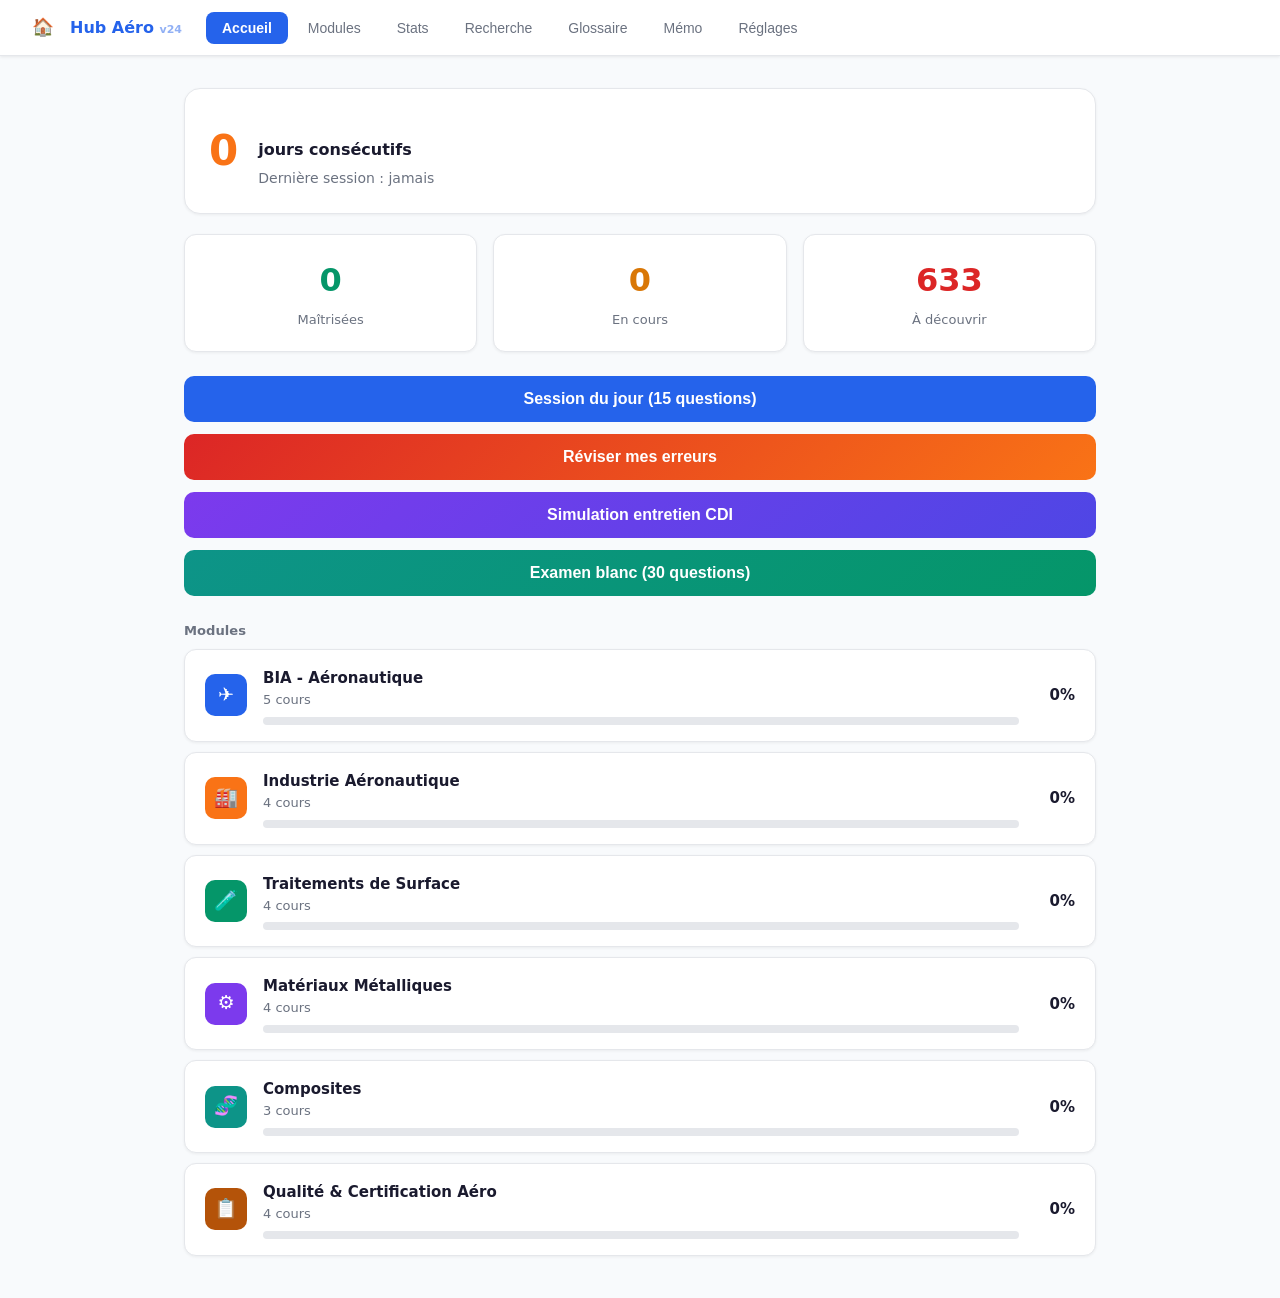
==== commit a386d4d7: "Fix safe-area on all hubs + add home button everywhere" ====
--- a/aero.html
+++ b/aero.html
@@ -237,7 +237,7 @@
 <body>
 <nav>
 <a href="./" style="font-size:1.1rem;text-decoration:none;padding:4px 8px;border-radius:8px;transition:background .2s" title="Retour aux hubs">🏠</a>
-<h1>Hub Général <span style="font-size:11px;opacity:.5">v24</span></h1>
+<h1>Hub Aéro <span style="font-size:11px;opacity:.5">v24</span></h1>
 <div class="nav-tabs">
 <button class="nav-btn active" data-nav="dashboard" onclick="showPage('dashboard')">Accueil</button>
 <button class="nav-btn" data-nav="modules" onclick="showPage('modules')">Modules</button>
